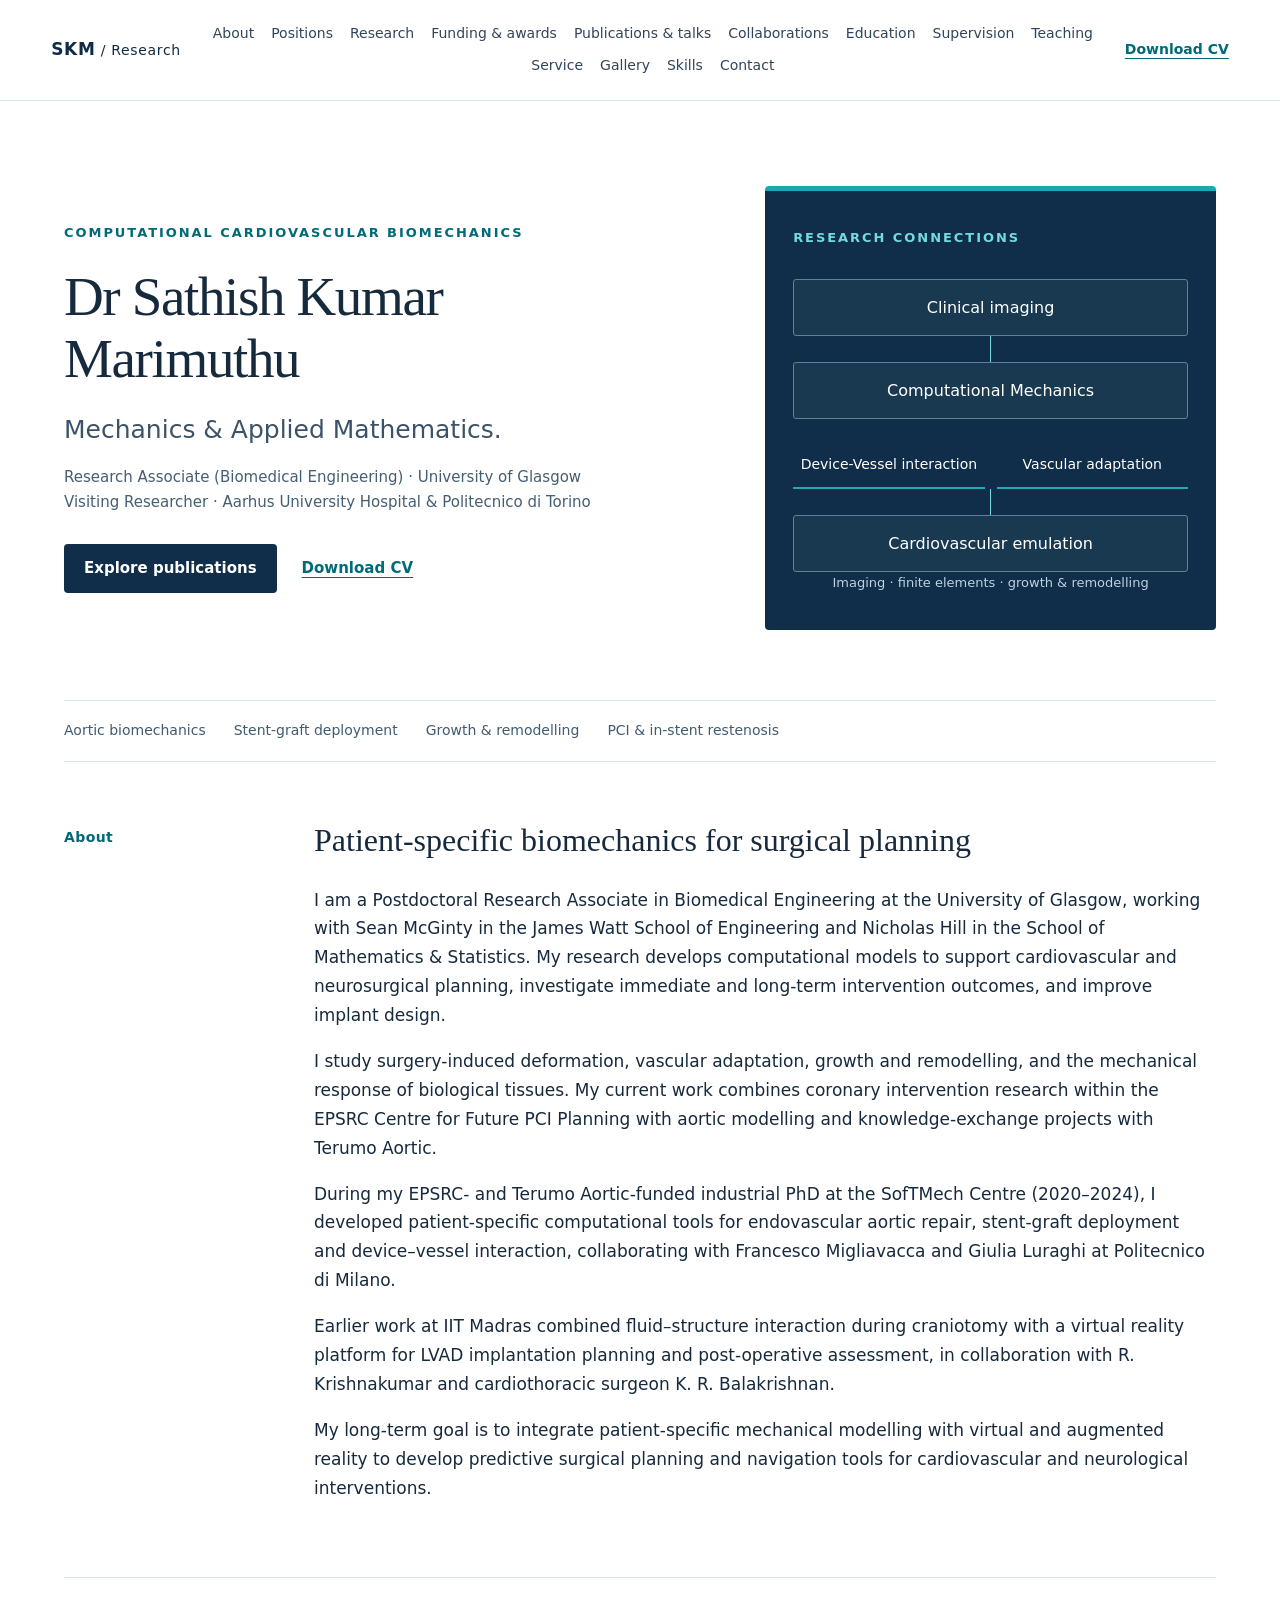
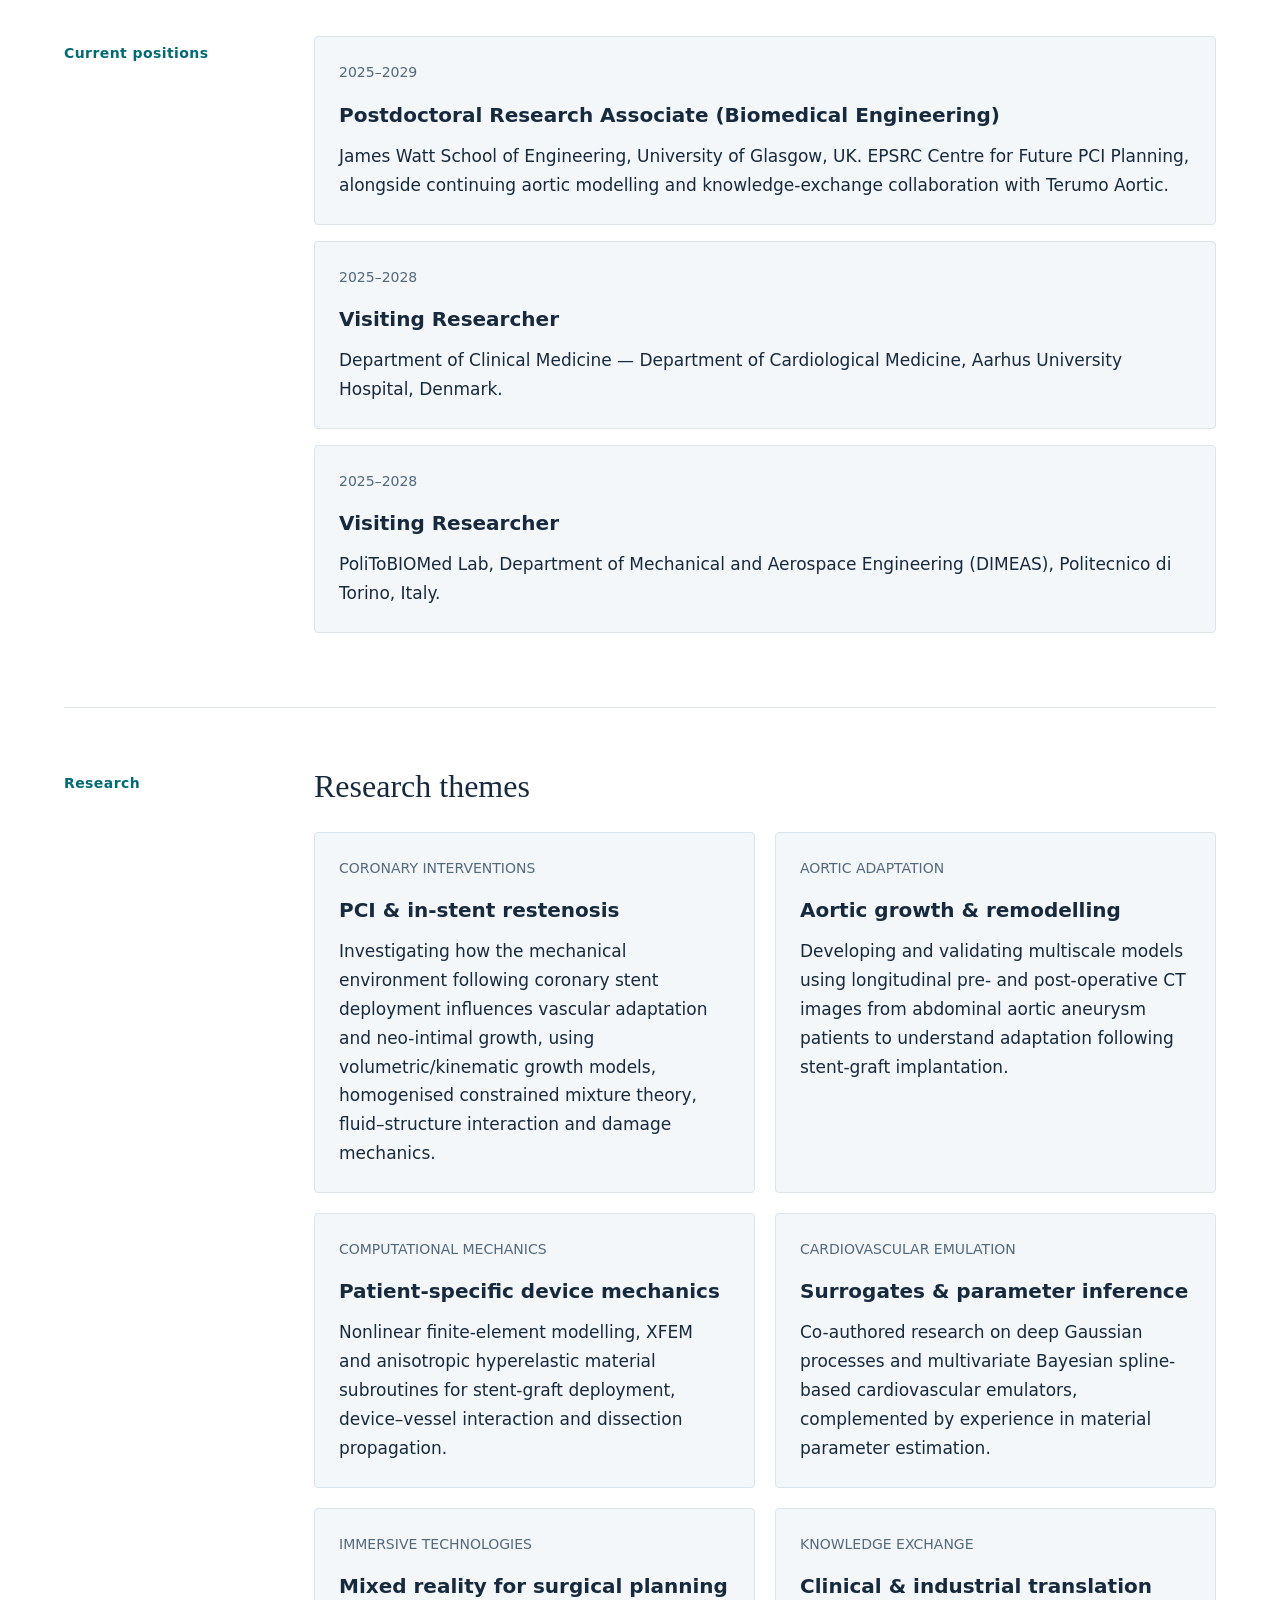
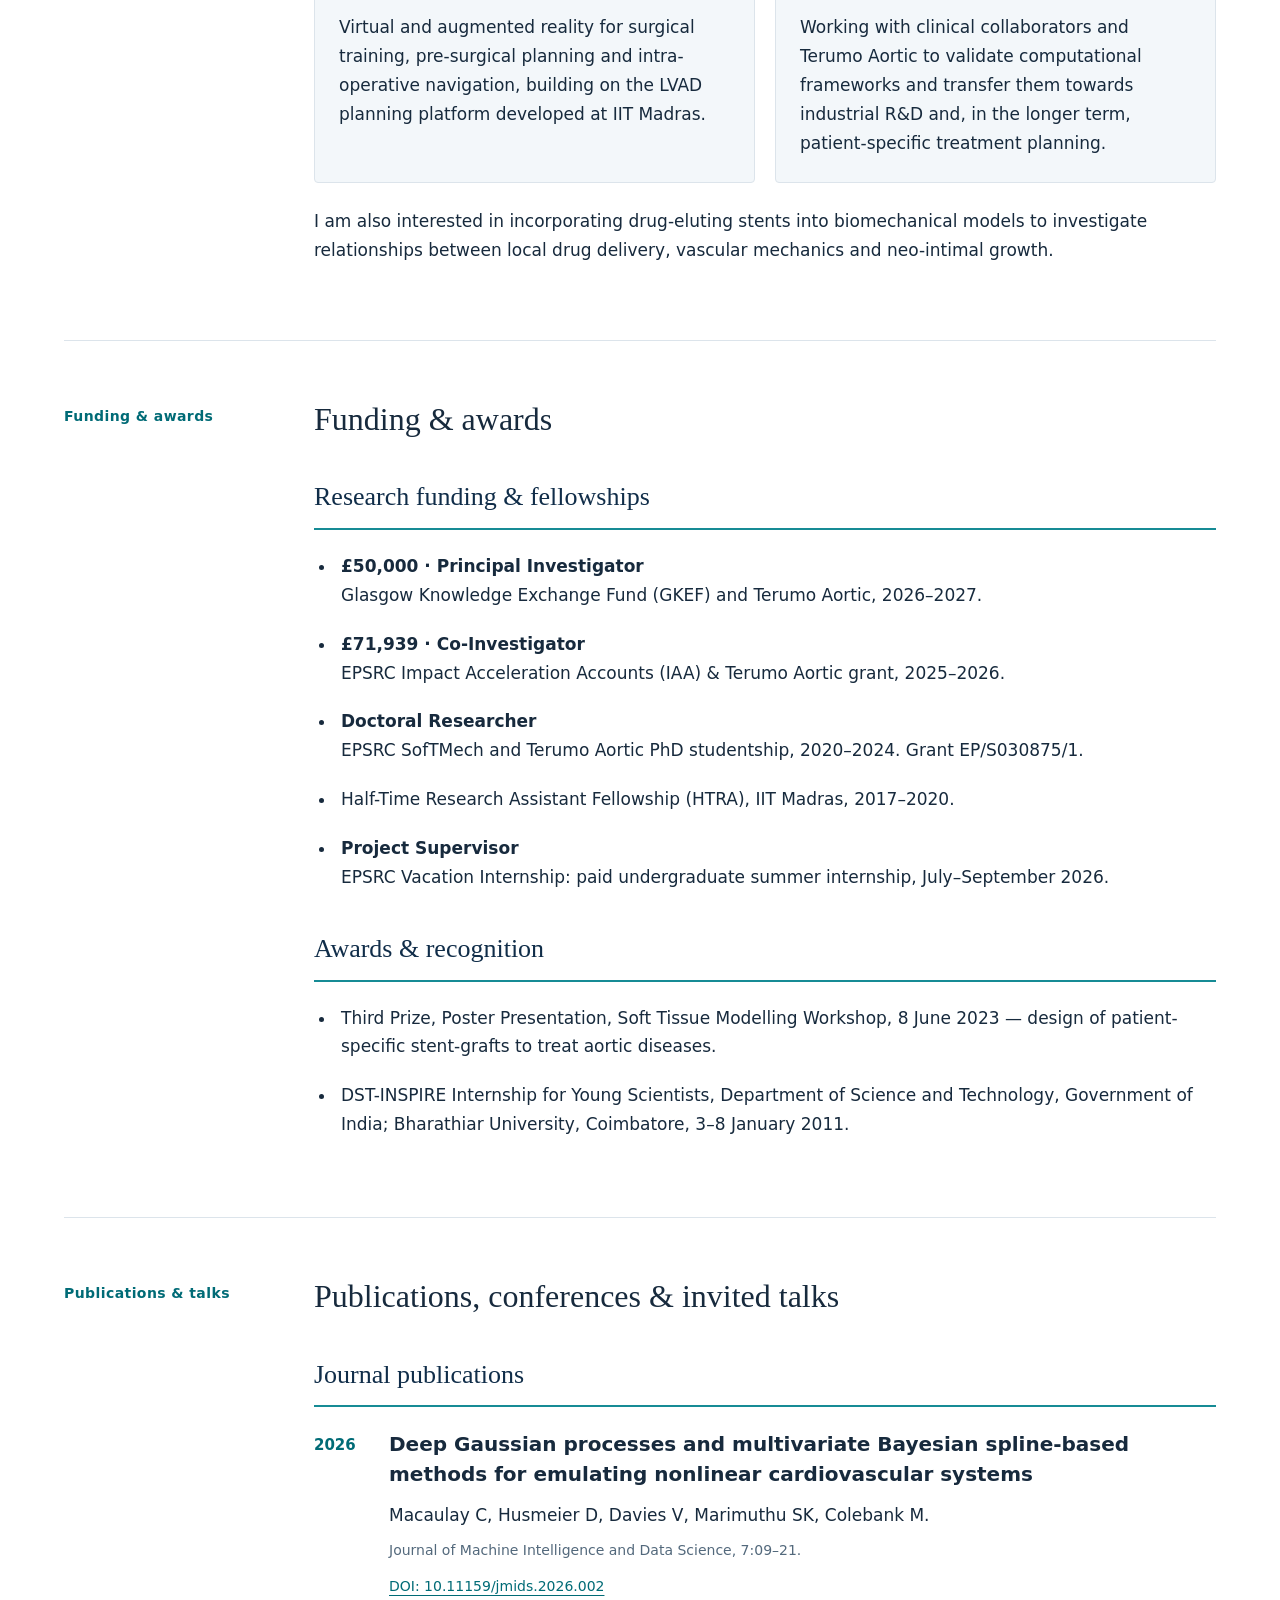
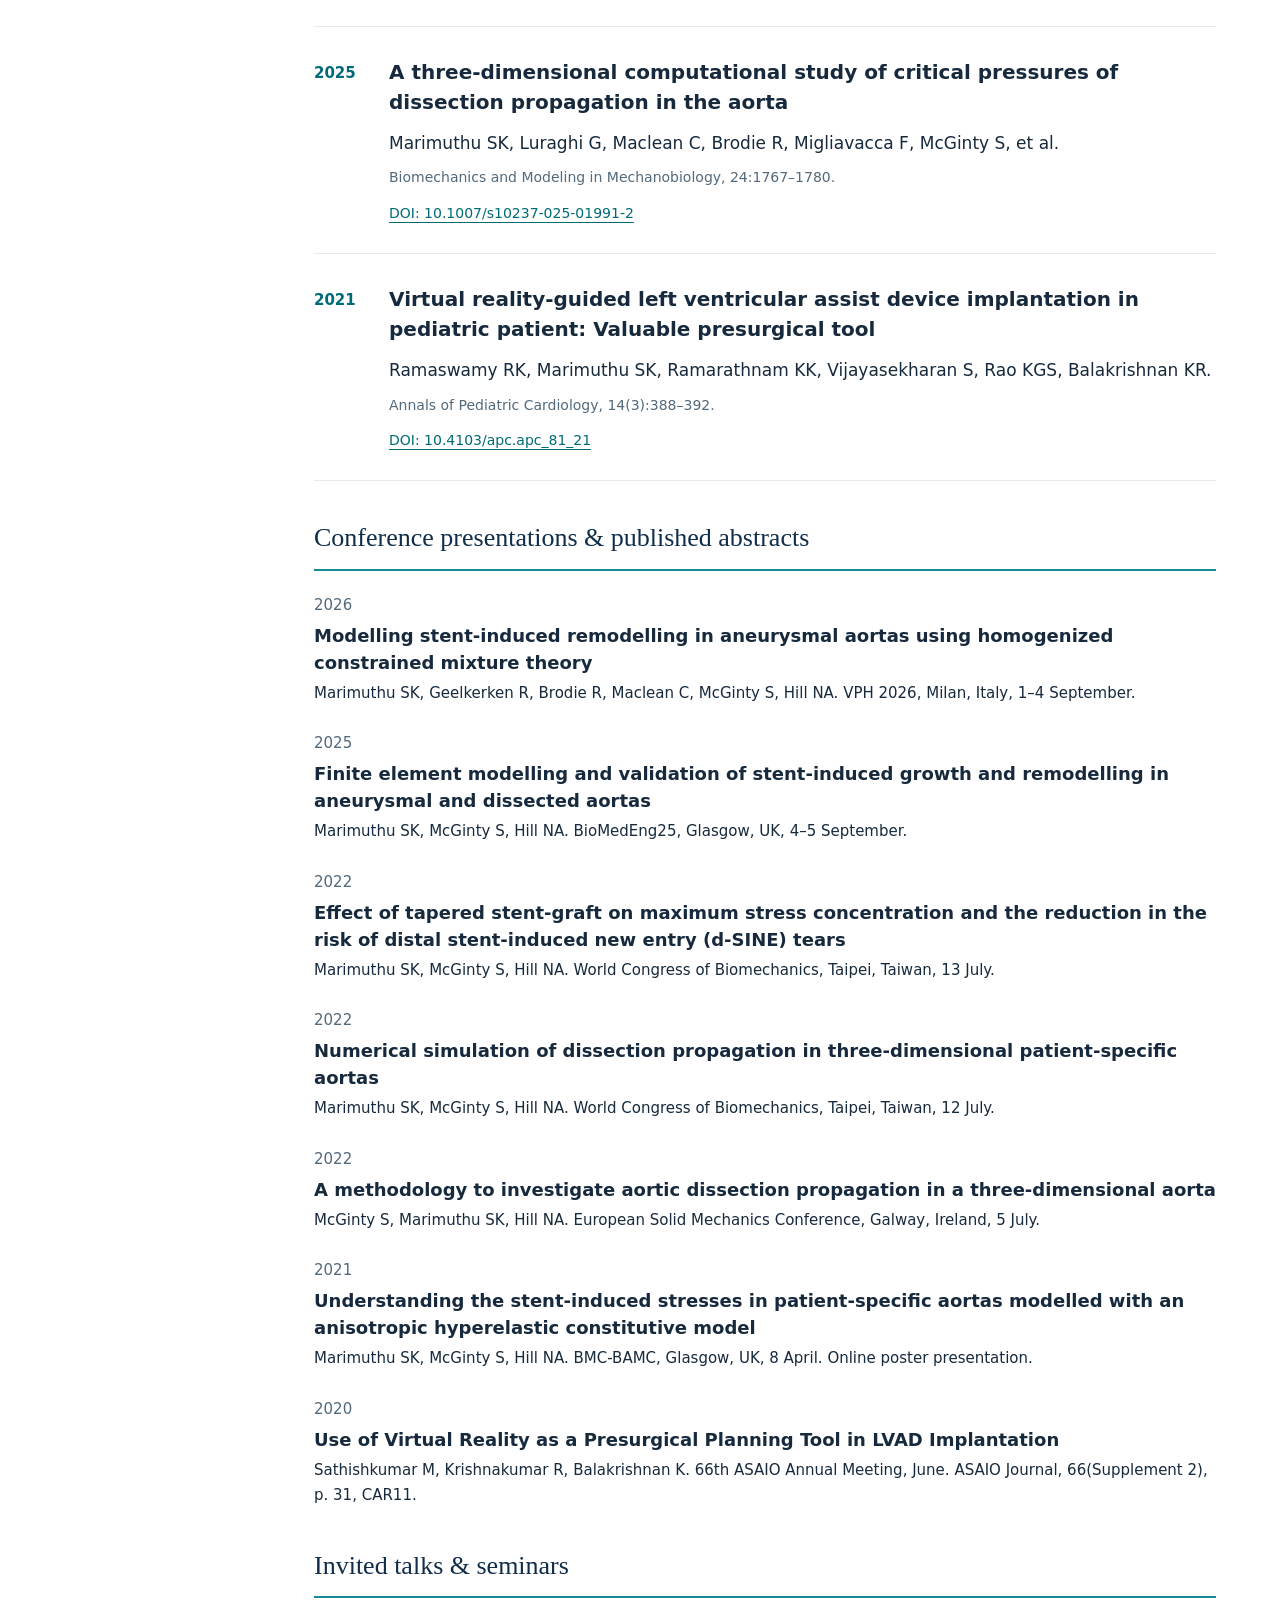
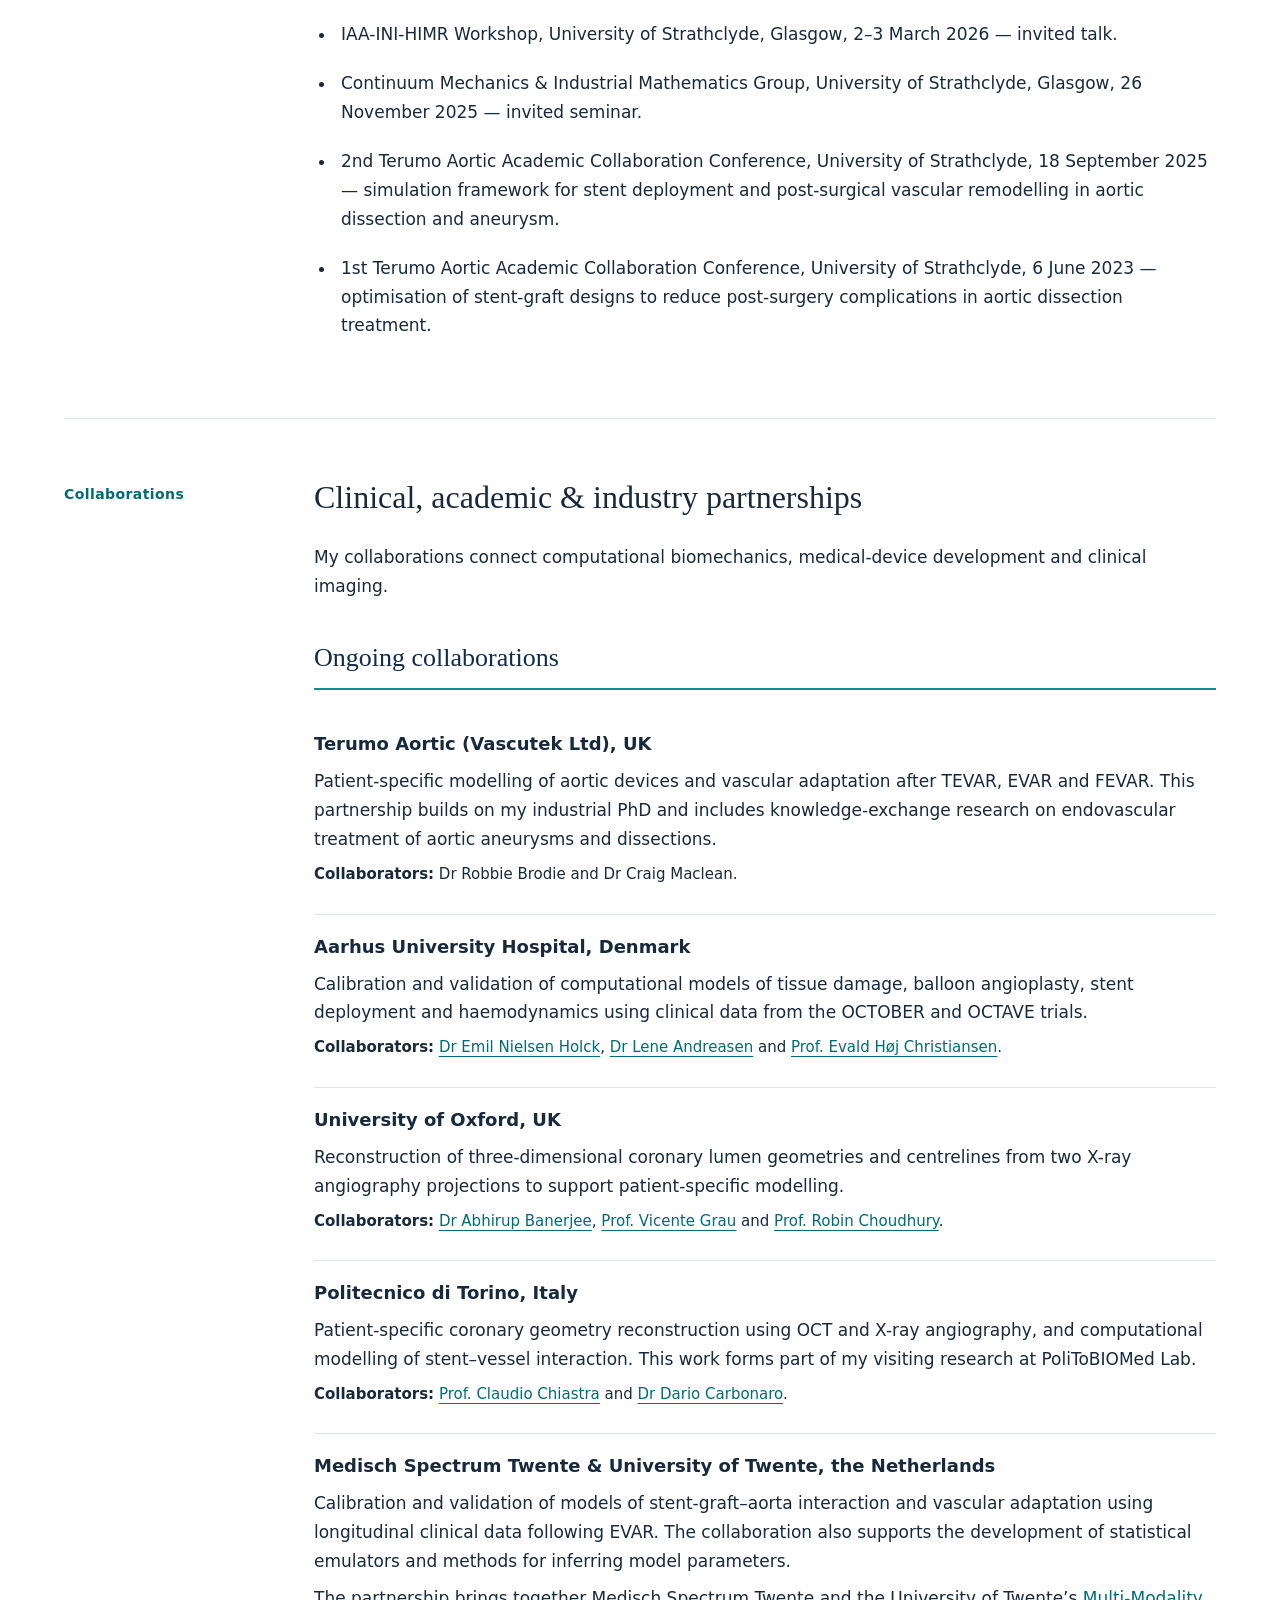
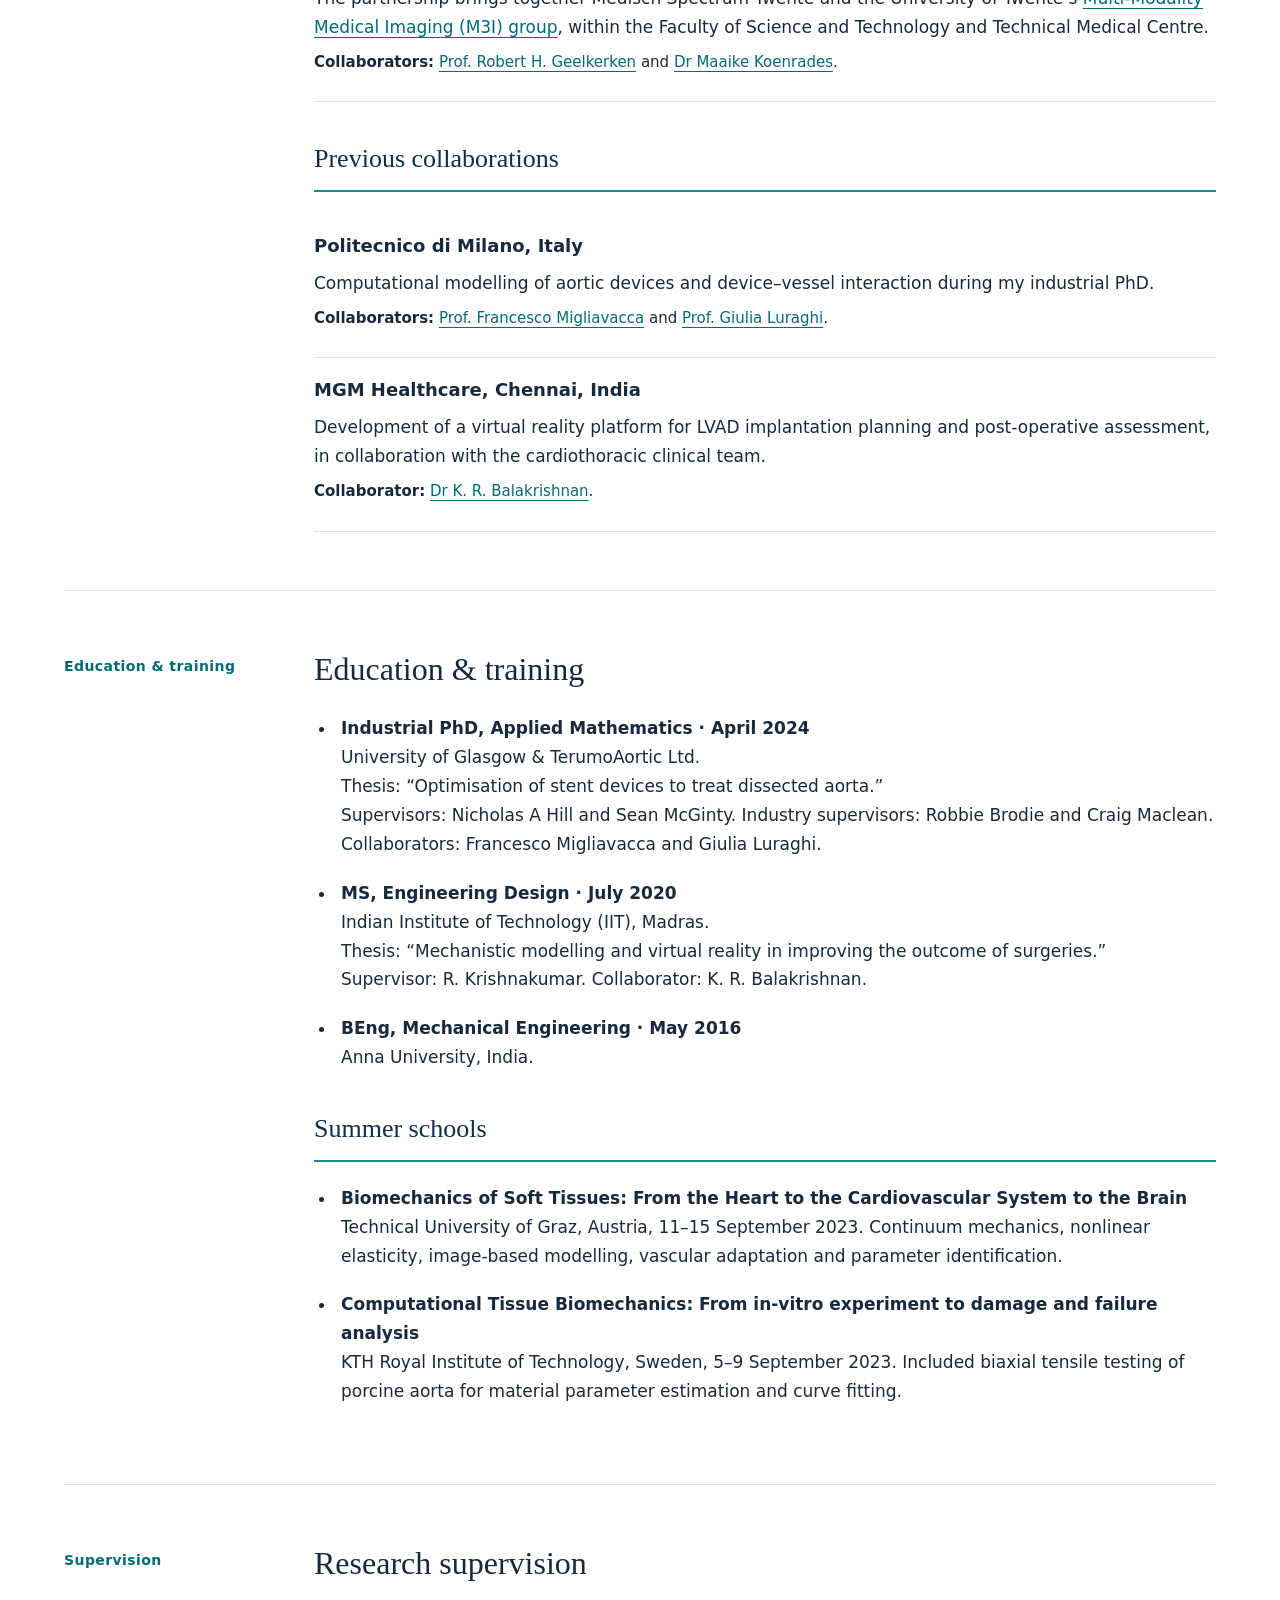
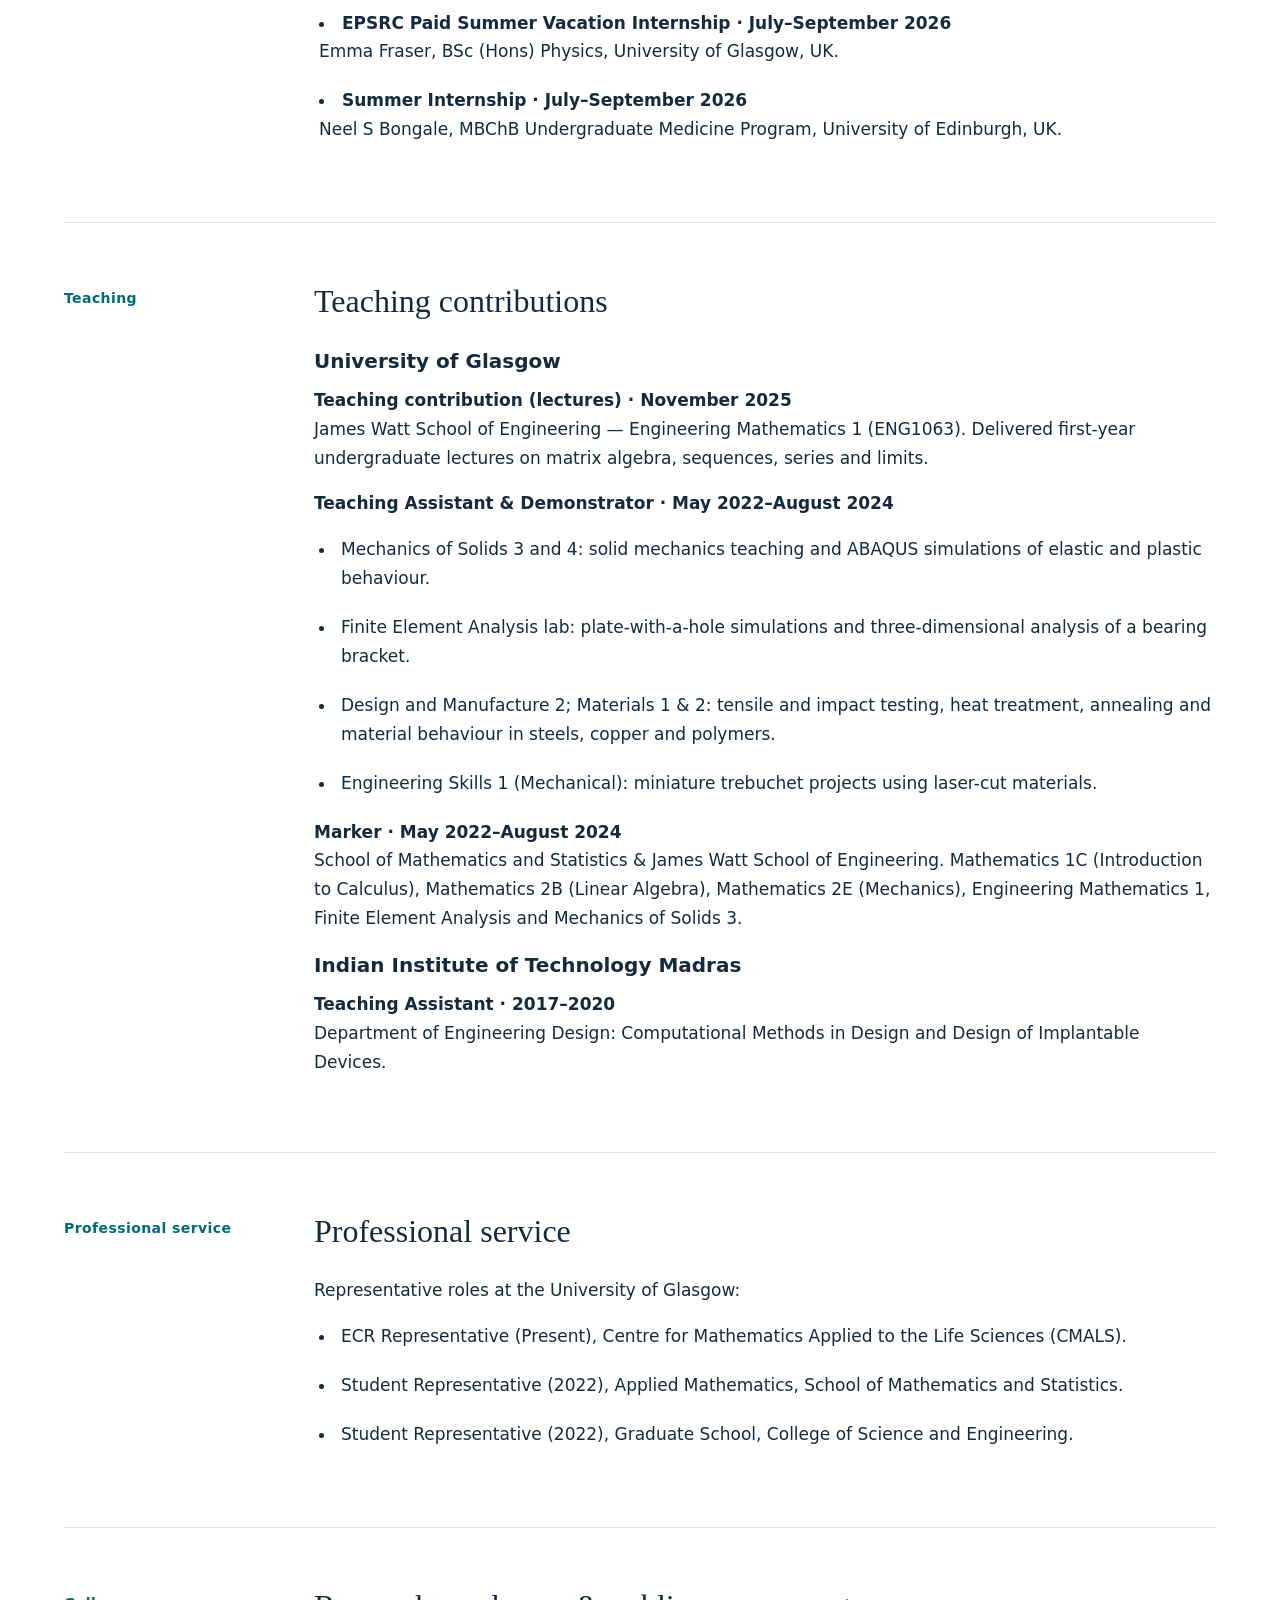
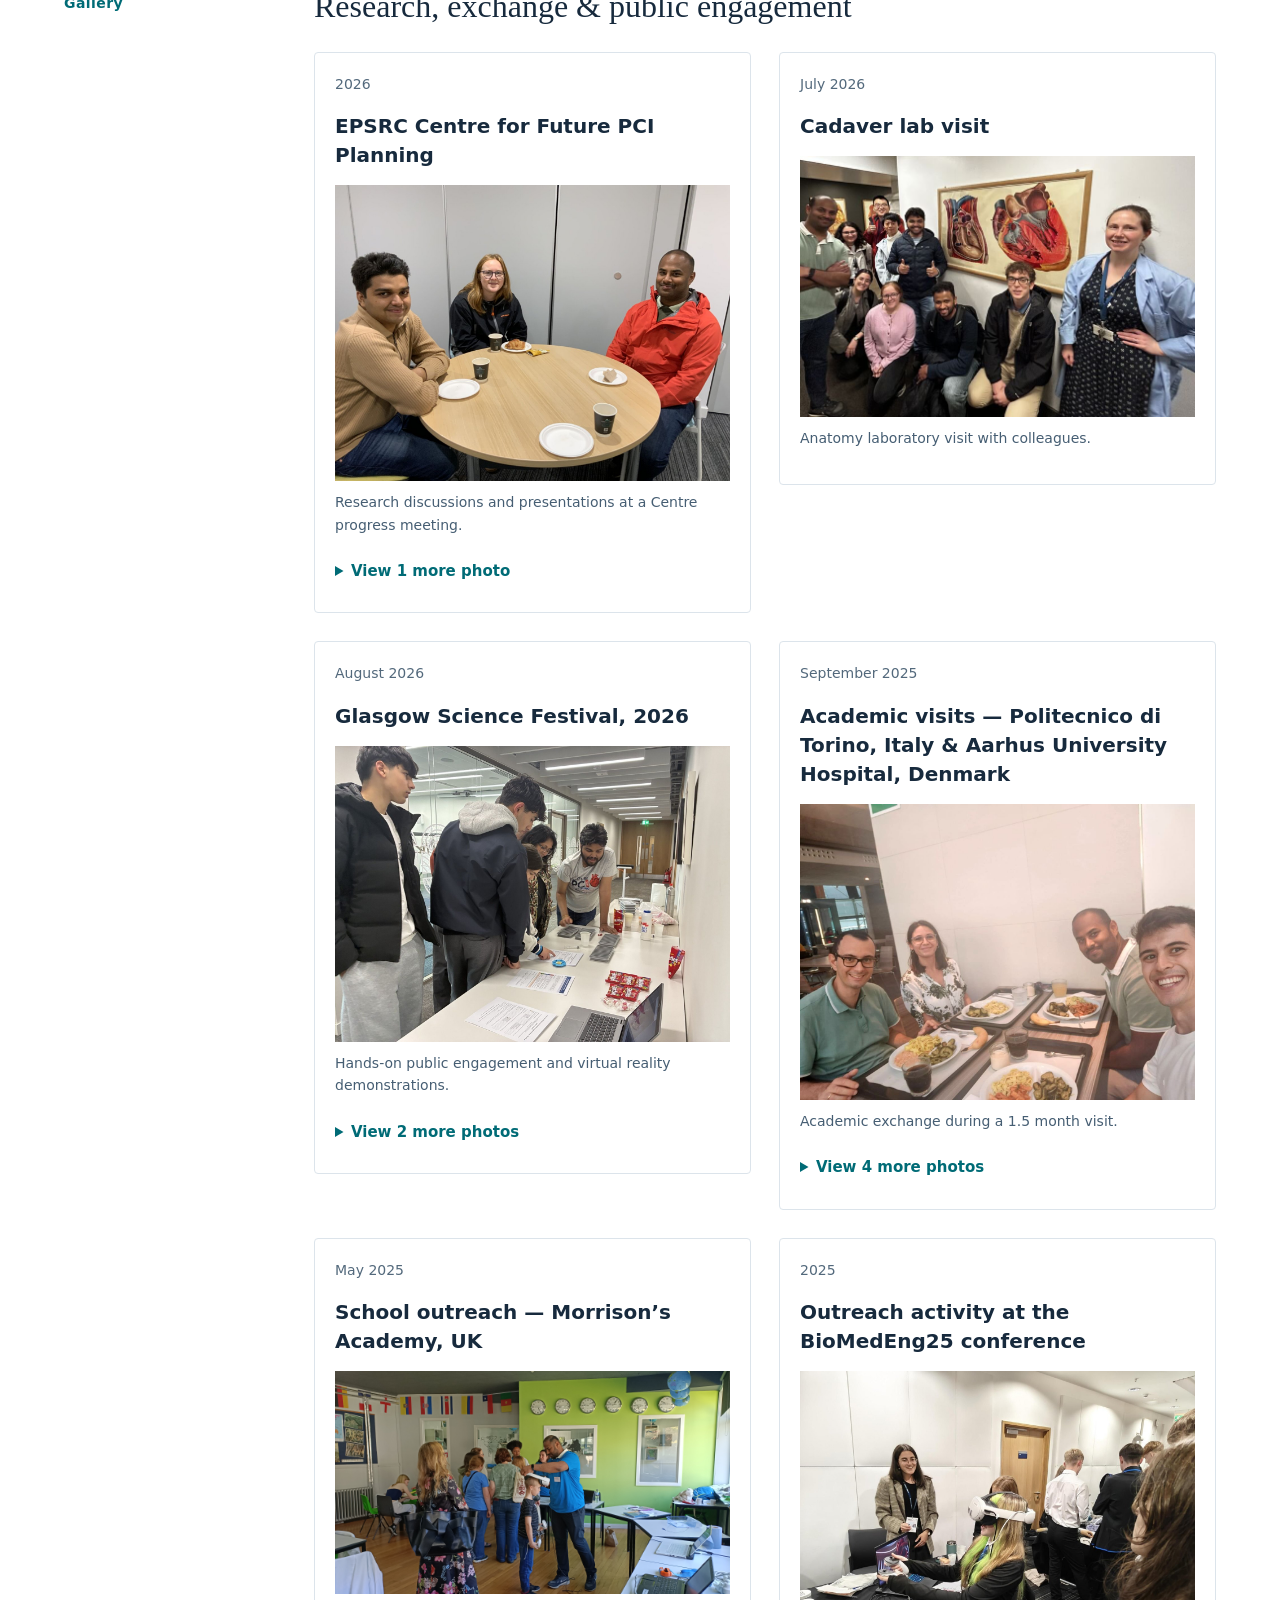
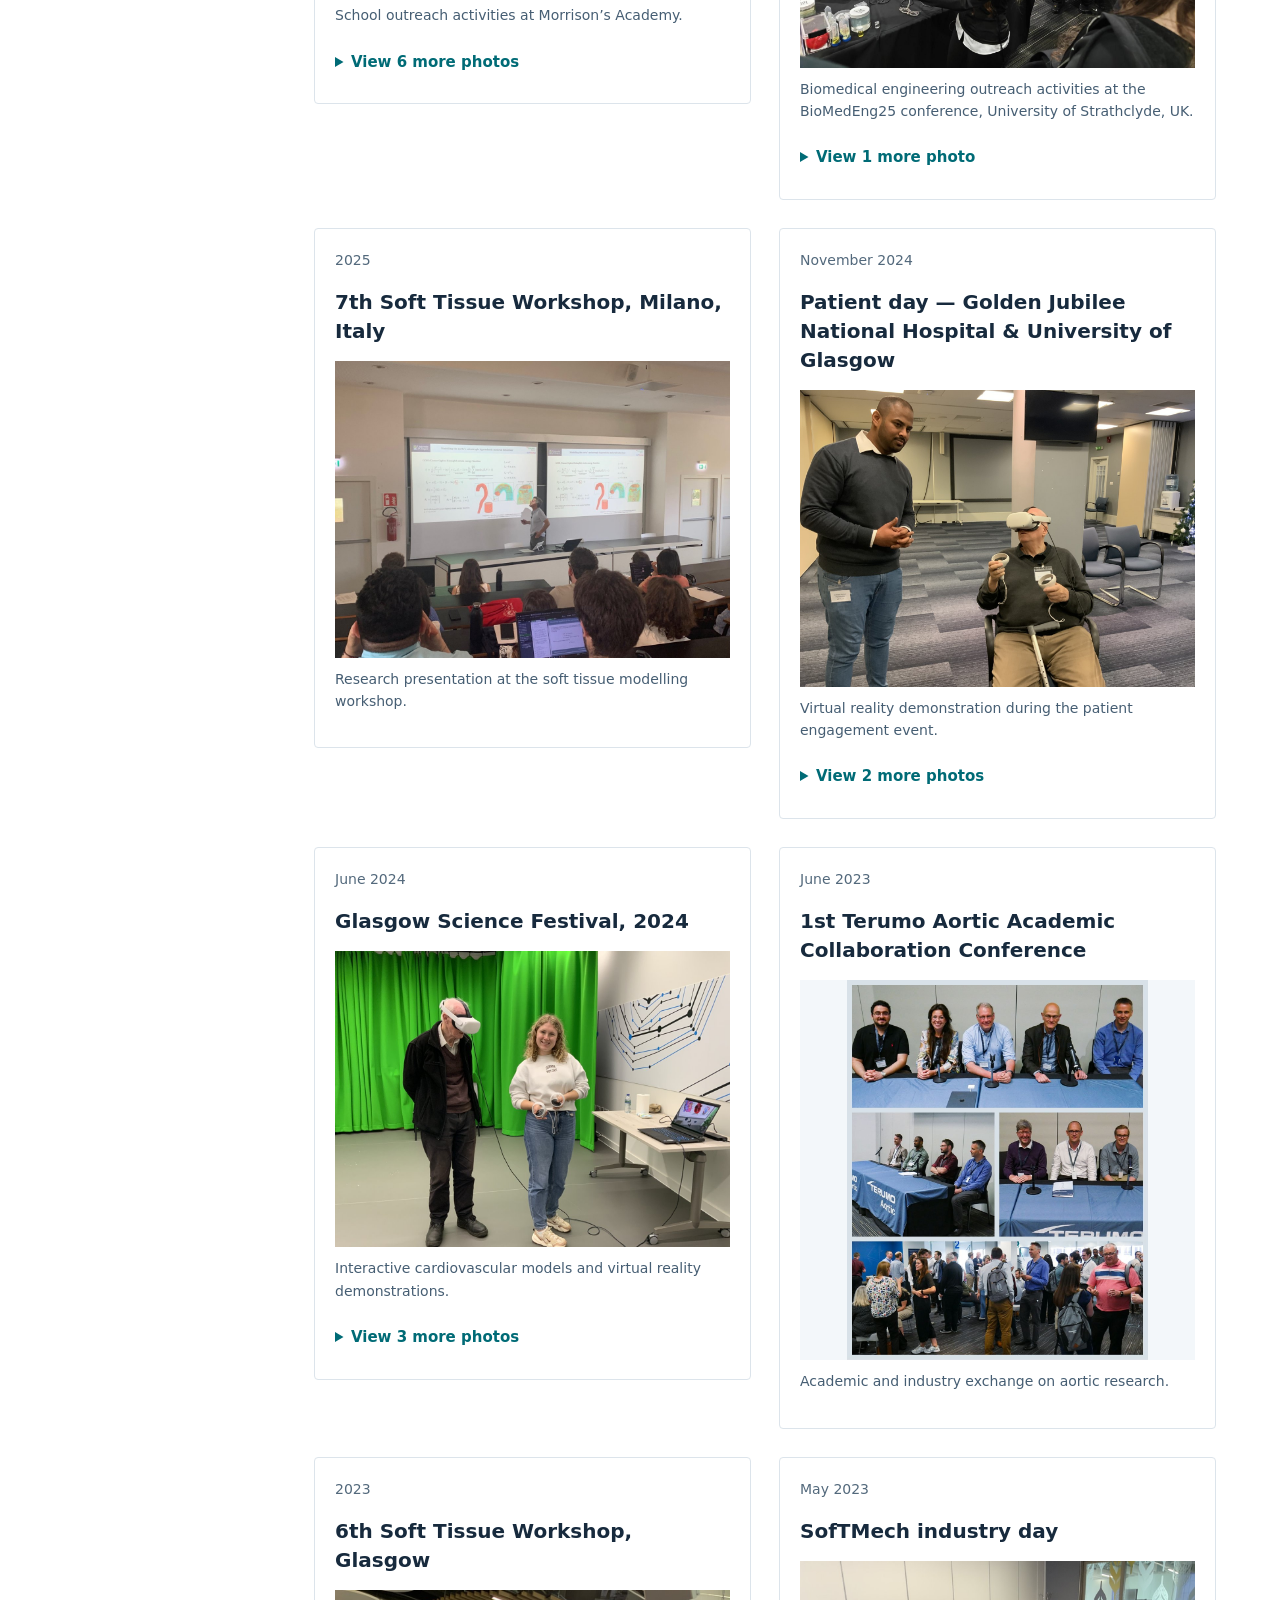
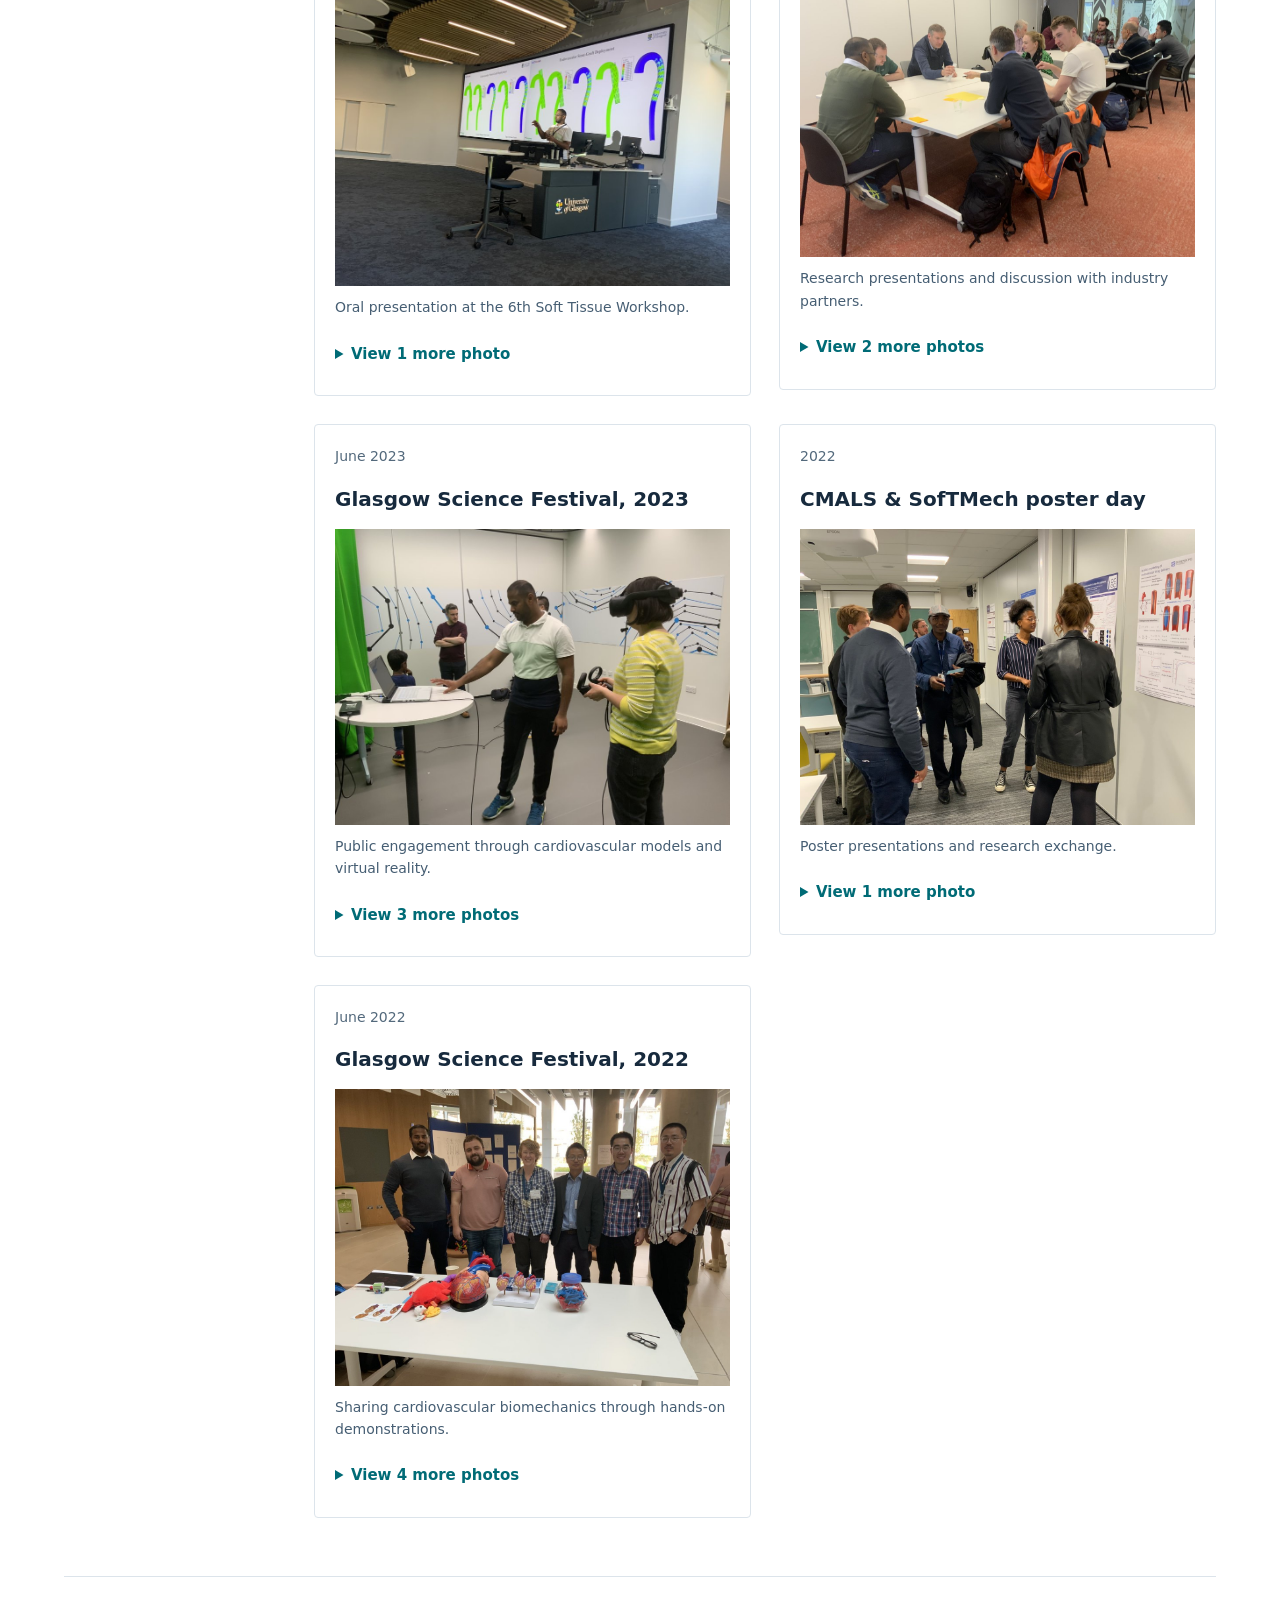
==== index.html @ b8283028 "Update index.html" ====
<!doctype html>
<html lang="en">
<head>
  <meta charset="utf-8">
  <meta name="viewport" content="width=device-width, initial-scale=1">
  <meta name="description" content="Dr Sathish Kumar Marimuthu — computational cardiovascular biomechanics, patient-specific modelling, aortic adaptation, PCI and surgical planning.">
  <title>Dr Sathish Kumar Marimuthu | Cardiovascular Biomechanics</title>
  <link rel="icon" href="assets/favicon.svg" type="image/svg+xml">
  <link rel="stylesheet" href="styles.css">

  <style>
    .subsection-heading {
      margin: 38px 0 22px;
      padding-bottom: 12px;
      border-bottom: 2px solid #168b95;
      color: #102d49;
      font-family: Georgia, serif;
      font-size: 26px;
      font-weight: 400;
    }
    .collaboration {
      padding: 18px 0;
      border-bottom: 1px solid #dce4eb;
    }
    .collaboration h4 {
      margin: 0 0 10px;
      font-size: 18px;
    }
    .collaboration p { margin-bottom: 8px; }
    .collaborator-names { font-size: 15px; }
    .publication h4 {
      margin: 0 0 12px;
      font-size: 20px;
    }
    .research-interest { margin-top: 24px; }
    .event-grid {
      display: grid;
      grid-template-columns: repeat(2, minmax(0, 1fr));
      gap: 28px;
    }
    .event {
      align-self: start;
      padding: 20px;
      border: 1px solid #dce4eb;
      border-radius: 4px;
    }
    .event h3 { margin: 0 0 15px; }
    .event figure { margin: 0 0 15px; }
    .event img {
      display: block;
      width: 100%;
      height: auto;
      max-height: 380px;
      object-fit: contain;
      background: #f3f7fa;
    }
    .event figcaption {
      margin-top: 10px;
      color: #465e73;
      font-size: 14px;
      line-height: 1.6;
    }
    .event summary {
      padding: 8px 0;
      color: #006b76;
      font-size: 15px;
      font-weight: 600;
      cursor: pointer;
    }
    .event details[open] summary { margin-bottom: 12px; }
    .event summary:focus-visible {
      outline: 3px solid #e6a640;
      outline-offset: 3px;
    }
    @media (max-width: 700px) {
      .event-grid { grid-template-columns: 1fr; }
      .event { padding: 16px; }
      .subsection-heading { font-size: 24px; }
    }
    @media print {
      #gallery { display: none; }
    }
  </style>
</head>

<body>
<a class="skip" href="#main">Skip to content</a>

<header>
  <a class="brand" href="#top">SKM<span> / Research</span></a>

  <nav aria-label="Main navigation">
    <a href="#about">About</a>
    <a href="#positions">Positions</a>
    <a href="#research">Research</a>
    <a href="#funding">Funding &amp; awards</a>
    <a href="#publications">Publications &amp; talks</a>
    <a href="#collaborations">Collaborations</a>
    <a href="#education">Education</a>
    <a href="#supervision">Supervision</a>
    <a href="#teaching">Teaching</a>
    <a href="#service">Service</a>
    <a href="#gallery">Gallery</a>
    <a href="#skills">Skills</a>
    <a href="#contact">Contact</a>
  </nav>

  <a class="cv-link"
     href="assets/sathish-kumar-marimuthu-cv.pdf"
     download>Download CV</a>
</header>

<main id="main">

  <div id="top" class="hero">
    <div class="hero-copy">
      <p class="eyebrow">COMPUTATIONAL CARDIOVASCULAR BIOMECHANICS</p>
      <h1>Dr Sathish Kumar<br>Marimuthu</h1>
      <p class="lead">
        Mechanics & Applied Mathematics.
      </p>
      <p class="hero-detail">
        Research Associate (Biomedical Engineering) · University of Glasgow<br>
        Visiting Researcher · Aarhus University Hospital &amp;
        Politecnico di Torino
      </p>
      <div class="actions">
        <a class="button" href="#publications">Explore publications</a>
        <a class="secondary"
           href="assets/sathish-kumar-marimuthu-cv.pdf"
           download>Download CV</a>
      </div>
    </div>

    <aside class="research-map" aria-label="Research framework">
      <span class="map-caption">RESEARCH CONNECTIONS</span>
      <div class="map-node">Clinical imaging</div>
      <div class="map-line"></div>
      <div class="map-node">Computational Mechanics</div>
      <div class="map-branches">
        <span>Device-Vessel interaction</span>
        <span>Vascular adaptation</span>        
      </div>
      <div class="map-line"></div>
      <div class="map-node">Cardiovascular emulation</div>
      <p>Imaging · finite elements · growth &amp; remodelling</p>
    </aside>
  </div>

  <div class="topic-strip">
    <span>Aortic biomechanics</span>
    <span>Stent-graft deployment</span>
    <span>Growth &amp; remodelling</span>
    <span>PCI &amp; in-stent restenosis</span>
  </div>

  <!-- ABOUT -->
  <section id="about" class="section">
    <div class="section-label">About</div>
    <div class="section-content">
      <h2>Patient-specific biomechanics for surgical planning</h2>

      <p>
        I am a Postdoctoral Research Associate in Biomedical Engineering
        at the University of Glasgow, working with Sean McGinty in the
        James Watt School of Engineering and Nicholas Hill in the School
        of Mathematics &amp; Statistics. My research develops computational
        models to support cardiovascular and neurosurgical planning,
        investigate immediate and long-term intervention outcomes, and
        improve implant design.
      </p>
      <p>
        I study surgery-induced deformation, vascular adaptation, growth
        and remodelling, and the mechanical response of biological tissues.
        My current work combines coronary intervention research within
        the EPSRC Centre for Future PCI Planning with aortic modelling
        and knowledge-exchange projects with Terumo Aortic.
      </p>
      <p>
        During my EPSRC- and Terumo Aortic-funded industrial PhD at the
        SofTMech Centre (2020–2024), I developed patient-specific
        computational tools for endovascular aortic repair, stent-graft
        deployment and device–vessel interaction, collaborating with
        Francesco Migliavacca and Giulia Luraghi at Politecnico di Milano.
      </p>
      <p>
        Earlier work at IIT Madras combined fluid–structure interaction
        during craniotomy with a virtual reality platform for LVAD
        implantation planning and post-operative assessment, in
        collaboration with R. Krishnakumar and cardiothoracic surgeon
        K. R. Balakrishnan.
      </p>
      <p>
        My long-term goal is to integrate patient-specific mechanical
        modelling with virtual and augmented reality to develop predictive
        surgical planning and navigation tools for cardiovascular and
        neurological interventions.
      </p>
    </div>
  </section>

  <!-- CURRENT POSITIONS -->
  <section id="positions" class="section">
    <div class="section-label">Current positions</div>
    <div class="section-content">
      <article class="card">
        <p class="meta">2025–2029</p>
        <h3>Postdoctoral Research Associate (Biomedical Engineering)</h3>
        <p>
          James Watt School of Engineering, University of Glasgow, UK.
          EPSRC Centre for Future PCI Planning, alongside continuing
          aortic modelling and knowledge-exchange collaboration with
          Terumo Aortic.
        </p>
      </article>
      <article class="card">
        <p class="meta">2025–2028</p>
        <h3>Visiting Researcher</h3>
        <p>
          Department of Clinical Medicine — Department of Cardiological
          Medicine, Aarhus University Hospital, Denmark.
        </p>
      </article>
      <article class="card">
        <p class="meta">2025–2028</p>
        <h3>Visiting Researcher</h3>
        <p>
          PoliToBIOMed Lab, Department of Mechanical and Aerospace
          Engineering (DIMEAS), Politecnico di Torino, Italy.
        </p>
      </article>
    </div>
  </section>

  <!-- RESEARCH -->
  <section id="research" class="section">
    <div class="section-label">Research</div>
    <div class="section-content">
      <h2>Research themes</h2>
      <div class="grid">
        <article class="card">
          <p class="meta">CORONARY INTERVENTIONS</p>
          <h3>PCI &amp; in-stent restenosis</h3>
          <p>
            Investigating how the mechanical environment following
            coronary stent deployment influences vascular adaptation
            and neo-intimal growth, using volumetric/kinematic growth
            models, homogenised constrained mixture theory,
            fluid–structure interaction and damage mechanics.
          </p>
        </article>
        <article class="card">
          <p class="meta">AORTIC ADAPTATION</p>
          <h3>Aortic growth &amp; remodelling</h3>
          <p>
            Developing and validating multiscale models using longitudinal
            pre- and post-operative CT images from abdominal aortic
            aneurysm patients to understand adaptation following
            stent-graft implantation.
          </p>
        </article>
        <article class="card">
          <p class="meta">COMPUTATIONAL MECHANICS</p>
          <h3>Patient-specific device mechanics</h3>
          <p>
            Nonlinear finite-element modelling, XFEM and anisotropic
            hyperelastic material subroutines for stent-graft deployment,
            device–vessel interaction and dissection propagation.
          </p>
        </article>
        <article class="card">
          <p class="meta">CARDIOVASCULAR EMULATION</p>
          <h3>Surrogates &amp; parameter inference</h3>
          <p>
            Co-authored research on deep Gaussian processes and
            multivariate Bayesian spline-based cardiovascular emulators,
            complemented by experience in material parameter estimation.
          </p>
        </article>
        <article class="card">
          <p class="meta">IMMERSIVE TECHNOLOGIES</p>
          <h3>Mixed reality for surgical planning</h3>
          <p>
            Virtual and augmented reality for surgical training,
            pre-surgical planning and intra-operative navigation,
            building on the LVAD planning platform developed at IIT Madras.
          </p>
        </article>
        <article class="card">
          <p class="meta">KNOWLEDGE EXCHANGE</p>
          <h3>Clinical &amp; industrial translation</h3>
          <p>
            Working with clinical collaborators and Terumo Aortic to
            validate computational frameworks and transfer them towards
            industrial R&amp;D and, in the longer term, patient-specific
            treatment planning.
          </p>
        </article>
      </div>
      <p class="research-interest">
        I am also interested in incorporating drug-eluting stents into
        biomechanical models to investigate relationships between local
        drug delivery, vascular mechanics and neo-intimal growth.
      </p>
    </div>
  </section>

  <!-- FUNDING AND AWARDS -->
  <section id="funding" class="section">
    <div class="section-label">Funding &amp; awards</div>
    <div class="section-content">
      <h2>Funding &amp; awards</h2>

      <h3 class="subsection-heading">Research funding &amp; fellowships</h3>
      <ul>
        <li>
          <strong>£50,000 · Principal Investigator</strong><br>
          Glasgow Knowledge Exchange Fund (GKEF) and Terumo Aortic,
          2026–2027.
        </li>
        <li>
          <strong>£71,939 · Co-Investigator</strong><br>
          EPSRC Impact Acceleration Accounts (IAA) &amp; Terumo Aortic
          grant, 2025–2026.
        </li>
        <li>
          <strong>Doctoral Researcher</strong><br>
          EPSRC SofTMech and Terumo Aortic PhD studentship, 2020–2024.
          Grant EP/S030875/1.
        </li>
        <li>
          Half-Time Research Assistant Fellowship (HTRA), IIT Madras,
          2017–2020.
        </li>
        <li>
          <strong>Project Supervisor</strong><br>
          EPSRC Vacation Internship: paid undergraduate summer internship,
          July–September 2026.
        </li>
      </ul>

      <h3 class="subsection-heading">Awards &amp; recognition</h3>
      <ul>
        <li>
          Third Prize, Poster Presentation, Soft Tissue Modelling Workshop,
          8 June 2023 — design of patient-specific stent-grafts to treat
          aortic diseases.
        </li>
        <li>
          DST-INSPIRE Internship for Young Scientists, Department of Science
          and Technology, Government of India; Bharathiar University,
          Coimbatore, 3–8 January 2011.
        </li>
      </ul>
    </div>
  </section>

  <!-- PUBLICATIONS, CONFERENCES AND INVITED TALKS -->
  <section id="publications" class="section">
    <div class="section-label">Publications &amp; talks</div>
    <div class="section-content">
      <h2>Publications, conferences &amp; invited talks</h2>

      <h3 class="subsection-heading">Journal publications</h3>

      <article class="publication">
        <span class="year">2026</span>
        <div>
          <h4>
            Deep Gaussian processes and multivariate Bayesian spline-based
            methods for emulating nonlinear cardiovascular systems
          </h4>
          <p>Macaulay C, Husmeier D, Davies V, Marimuthu SK, Colebank M.</p>
          <p class="meta">
            Journal of Machine Intelligence and Data Science, 7:09–21.
          </p>
          <a href="https://doi.org/10.11159/jmids.2026.002">
            DOI: 10.11159/jmids.2026.002
          </a>
        </div>
      </article>

      <article class="publication">
        <span class="year">2025</span>
        <div>
          <h4>
            A three-dimensional computational study of critical pressures
            of dissection propagation in the aorta
          </h4>
          <p>
            Marimuthu SK, Luraghi G, Maclean C, Brodie R,
            Migliavacca F, McGinty S, et al.
          </p>
          <p class="meta">
            Biomechanics and Modeling in Mechanobiology, 24:1767–1780.
          </p>
          <a href="https://doi.org/10.1007/s10237-025-01991-2">
            DOI: 10.1007/s10237-025-01991-2
          </a>
        </div>
      </article>

      <article class="publication">
        <span class="year">2021</span>
        <div>
          <h4>
            Virtual reality-guided left ventricular assist device
            implantation in pediatric patient: Valuable presurgical tool
          </h4>
          <p>
            Ramaswamy RK, Marimuthu SK, Ramarathnam KK,
            Vijayasekharan S, Rao KGS, Balakrishnan KR.
          </p>
          <p class="meta">
            Annals of Pediatric Cardiology, 14(3):388–392.
          </p>
          <a href="https://doi.org/10.4103/apc.apc_81_21">
            DOI: 10.4103/apc.apc_81_21
          </a>
        </div>
      </article>

      <h3 id="conferences" class="subsection-heading">
        Conference presentations &amp; published abstracts
      </h3>

      <article class="entry">
        <p class="meta">2026</p>
        <h4>
          Modelling stent-induced remodelling in aneurysmal aortas using
          homogenized constrained mixture theory
        </h4>
        <p>
          Marimuthu SK, Geelkerken R, Brodie R, Maclean C, McGinty S,
          Hill NA. VPH 2026, Milan, Italy, 1–4 September.
        </p>
      </article>

      <article class="entry">
        <p class="meta">2025</p>
        <h4>
          Finite element modelling and validation of stent-induced growth
          and remodelling in aneurysmal and dissected aortas
        </h4>
        <p>
          Marimuthu SK, McGinty S, Hill NA. BioMedEng25, Glasgow, UK,
          4–5 September.
        </p>
      </article>

      <article class="entry">
        <p class="meta">2022</p>
        <h4>
          Effect of tapered stent-graft on maximum stress concentration
          and the reduction in the risk of distal stent-induced new entry
          (d-SINE) tears
        </h4>
        <p>
          Marimuthu SK, McGinty S, Hill NA. World Congress of Biomechanics,
          Taipei, Taiwan, 13 July.
        </p>
      </article>

      <article class="entry">
        <p class="meta">2022</p>
        <h4>
          Numerical simulation of dissection propagation in
          three-dimensional patient-specific aortas
        </h4>
        <p>
          Marimuthu SK, McGinty S, Hill NA. World Congress of Biomechanics,
          Taipei, Taiwan, 12 July.
        </p>
      </article>

      <article class="entry">
        <p class="meta">2022</p>
        <h4>
          A methodology to investigate aortic dissection propagation
          in a three-dimensional aorta
        </h4>
        <p>
          McGinty S, Marimuthu SK, Hill NA. European Solid Mechanics
          Conference, Galway, Ireland, 5 July.
        </p>
      </article>

      <article class="entry">
        <p class="meta">2021</p>
        <h4>
          Understanding the stent-induced stresses in patient-specific
          aortas modelled with an anisotropic hyperelastic constitutive model
        </h4>
        <p>
          Marimuthu SK, McGinty S, Hill NA. BMC-BAMC, Glasgow, UK,
          8 April. Online poster presentation.
        </p>
      </article>

      <article class="entry">
        <p class="meta">2020</p>
        <h4>
          Use of Virtual Reality as a Presurgical Planning Tool
          in LVAD Implantation
        </h4>
        <p>
          Sathishkumar M, Krishnakumar R, Balakrishnan K.
          66th ASAIO Annual Meeting, June.
          ASAIO Journal, 66(Supplement 2), p. 31, CAR11.
        </p>
      </article>

      <h3 id="talks" class="subsection-heading">Invited talks &amp; seminars</h3>
      <ul>
        <li>
          IAA-INI-HIMR Workshop, University of Strathclyde, Glasgow,
          2–3 March 2026 — invited talk.
        </li>
        <li>
          Continuum Mechanics &amp; Industrial Mathematics Group,
          University of Strathclyde, Glasgow,
          26 November 2025 — invited seminar.
        </li>
        <li>
          2nd Terumo Aortic Academic Collaboration Conference,
          University of Strathclyde, 18 September 2025 —
          simulation framework for stent deployment and post-surgical
          vascular remodelling in aortic dissection and aneurysm.
        </li>
        <li>
          1st Terumo Aortic Academic Collaboration Conference,
          University of Strathclyde, 6 June 2023 —
          optimisation of stent-graft designs to reduce post-surgery
          complications in aortic dissection treatment.
        </li>
      </ul>
    </div>
  </section>

  <!-- COLLABORATIONS -->
<section id="collaborations" class="section">
  <div class="section-label">Collaborations</div>

  <div class="section-content">
    <h2>Clinical, academic &amp; industry partnerships</h2>
    <p>
      My collaborations connect computational biomechanics,
      medical-device development and clinical imaging.
    </p>

    <h3 class="subsection-heading">Ongoing collaborations</h3>

    <article class="collaboration">
      <h4>Terumo Aortic (Vascutek Ltd), UK</h4>
      <p>
        Patient-specific modelling of aortic devices and vascular
        adaptation after TEVAR, EVAR and FEVAR. This partnership builds
        on my industrial PhD and includes knowledge-exchange research
        on endovascular treatment of aortic aneurysms and dissections.
      </p>
      <p class="collaborator-names">
        <strong>Collaborators:</strong>
        Dr Robbie Brodie and Dr Craig Maclean.
      </p>
    </article>

    <article class="collaboration">
      <h4>Aarhus University Hospital, Denmark</h4>
      <p>
        Calibration and validation of computational models of tissue
        damage, balloon angioplasty, stent deployment and haemodynamics
        using clinical data from the OCTOBER and OCTAVE trials.
      </p>
      <p class="collaborator-names">
        <strong>Collaborators:</strong>
        <a href="https://coroscience.au.dk/about">Dr Emil Nielsen Holck</a>,
        <a href="https://coroscience.au.dk/about">Dr Lene Andreasen</a>
        and
        <a href="https://coroscience.au.dk/about">Prof. Evald Høj Christiansen</a>.
      </p>
    </article>

    <article class="collaboration">
      <h4>University of Oxford, UK</h4>
      <p>
        Reconstruction of three-dimensional coronary lumen geometries
        and centrelines from two X-ray angiography projections to support
        patient-specific modelling.
      </p>
      <p class="collaborator-names">
        <strong>Collaborators:</strong>
        <a href="https://eng.ox.ac.uk/people/abhirup-banerjee">Dr Abhirup Banerjee</a>,
        <a href="https://eng.ox.ac.uk/people/vicente-grau-colomer">Prof. Vicente Grau</a>
        and
        <a href="https://www.medsci.ox.ac.uk/study/graduateschool/supervisors/robin-choudhury">Prof. Robin Choudhury</a>.
      </p>
    </article>

    <article class="collaboration">
      <h4>Politecnico di Torino, Italy</h4>
      <p>
        Patient-specific coronary geometry reconstruction using OCT and
        X-ray angiography, and computational modelling of stent–vessel
        interaction. This work forms part of my visiting research at
        PoliToBIOMed Lab.
      </p>
      <p class="collaborator-names">
        <strong>Collaborators:</strong>
        <a href="https://www.polito.it/personale?p=051315">Prof. Claudio Chiastra</a>
        and
        <a href="https://www.polito.it/personale?p=046517">Dr Dario Carbonaro</a>.
      </p>
    </article>

    <article class="collaboration">
      <h4>
        Medisch Spectrum Twente &amp; University of Twente,
        the Netherlands
      </h4>
      <p>
        Calibration and validation of models of stent-graft–aorta
        interaction and vascular adaptation using longitudinal clinical
        data following EVAR. The collaboration also supports the
        development of statistical emulators and methods for inferring
        model parameters.
      </p>
      <p>
        The partnership brings together Medisch Spectrum Twente and
        the University of Twente’s
        <a href="https://research.utwente.nl/en/organisations/multi-modality-medical-imaging/">Multi-Modality Medical Imaging (M3I) group</a>,
        within the Faculty of Science and Technology and Technical
        Medical Centre.
      </p>
      <p class="collaborator-names">
        <strong>Collaborators:</strong>
        <a href="https://people.utwente.nl/r.h.geelkerken">Prof. Robert H. Geelkerken</a>
        and
        <a href="https://www.utwente.nl/en/news/2020/11/880075/maaike-koenrades-wins-overijssel-phd-award">Dr Maaike Koenrades</a>.
      </p>
    </article>

    <h3 class="subsection-heading">Previous collaborations</h3>

    <article class="collaboration">
      <h4>Politecnico di Milano, Italy</h4>
      <p>
        Computational modelling of aortic devices and device–vessel
        interaction during my industrial PhD.
      </p>
      <p class="collaborator-names">
        <strong>Collaborators:</strong>
        <a href="https://www.cmic.polimi.it/ricerca/elenco-gruppi-di-ricerca/labs-insilicomed/">Prof. Francesco Migliavacca</a>
        and
        <a href="https://www.cmic.polimi.it/en/persone/docenti-e-ricercatori/luraghi-giulia/">Prof. Giulia Luraghi</a>.
      </p>
    </article>

    <article class="collaboration">
      <h4>MGM Healthcare, Chennai, India</h4>
      <p>
        Development of a virtual reality platform for LVAD implantation
        planning and post-operative assessment, in collaboration with
        the cardiothoracic clinical team.
      </p>
      <p class="collaborator-names">
        <strong>Collaborator:</strong>
        <a href="https://mgmhealthcare.in/all_doctor/dr-k-r-balakrishnan/">Dr K. R. Balakrishnan</a>.
      </p>
    </article>
  </div>
</section>

  <!-- EDUCATION -->
  <section id="education" class="section">
    <div class="section-label">Education &amp; training</div>
    <div class="section-content">
      <h2>Education &amp; training</h2>
      <ul>
        <li>
          <strong>Industrial PhD, Applied Mathematics · April 2024</strong><br>
          University of Glasgow &amp; TerumoAortic Ltd.<br>
          Thesis: “Optimisation of stent devices to treat dissected aorta.”<br>
          Supervisors: Nicholas A Hill and Sean McGinty.
          Industry supervisors: Robbie Brodie and Craig Maclean.
          Collaborators: Francesco Migliavacca and Giulia Luraghi.
        </li>
        <li>
          <strong>MS, Engineering Design · July 2020</strong><br>
          Indian Institute of Technology (IIT), Madras.<br>
          Thesis: “Mechanistic modelling and virtual reality in improving
          the outcome of surgeries.”<br>
          Supervisor: R. Krishnakumar.
          Collaborator: K. R. Balakrishnan.
        </li>
        <li>
          <strong>BEng, Mechanical Engineering · May 2016</strong><br>
          Anna University, India.
        </li>
      </ul>

      <h3 class="subsection-heading">Summer schools</h3>
      <ul>
        <li>
          <strong>Biomechanics of Soft Tissues: From the Heart to the
          Cardiovascular System to the Brain</strong><br>
          Technical University of Graz, Austria, 11–15 September 2023.
          Continuum mechanics, nonlinear elasticity, image-based modelling,
          vascular adaptation and parameter identification.
        </li>
        <li>
          <strong>Computational Tissue Biomechanics: From in-vitro
          experiment to damage and failure analysis</strong><br>
          KTH Royal Institute of Technology, Sweden, 5–9 September 2023.
          Included biaxial tensile testing of porcine aorta for material
          parameter estimation and curve fitting.
        </li>
      </ul>
    </div>
  </section>

  <!-- SUPERVISION -->
  <section id="supervision" class="section">
    <div class="section-label">Supervision</div>
    <div class="section-content">
      <h2>Research supervision</h2>
      <p>
        <li>
        <strong>EPSRC Paid Summer Vacation Internship · July–September 2026</strong><br>
        Emma Fraser, BSc (Hons) Physics, University of Glasgow, UK.
        </li>
        <li>
        <strong>Summer Internship · July–September 2026</strong><br>
        Neel S Bongale, MBChB Undergraduate Medicine Program, University of Edinburgh, UK.
        </li>
      </p>
    </div>
  </section>

  <!-- TEACHING -->
  <section id="teaching" class="section">
    <div class="section-label">Teaching</div>
    <div class="section-content">
      <h2>Teaching contributions</h2>
      <h3>University of Glasgow</h3>
      <p>
        <strong>Teaching contribution (lectures) · November 2025</strong><br>
        James Watt School of Engineering — Engineering Mathematics 1
        (ENG1063). Delivered first-year undergraduate lectures on matrix
        algebra, sequences, series and limits.
      </p>
      <p>
        <strong>Teaching Assistant &amp; Demonstrator · May 2022–August 2024</strong>
      </p>
      <ul>
        <li>
          Mechanics of Solids 3 and 4: solid mechanics teaching and
          ABAQUS simulations of elastic and plastic behaviour.
        </li>
        <li>
          Finite Element Analysis lab: plate-with-a-hole simulations
          and three-dimensional analysis of a bearing bracket.
        </li>
        <li>
          Design and Manufacture 2; Materials 1 &amp; 2: tensile and impact
          testing, heat treatment, annealing and material behaviour in
          steels, copper and polymers.
        </li>
        <li>
          Engineering Skills 1 (Mechanical): miniature trebuchet projects
          using laser-cut materials.
        </li>
      </ul>
      <p>
        <strong>Marker · May 2022–August 2024</strong><br>
        School of Mathematics and Statistics &amp; James Watt School of
        Engineering. Mathematics 1C (Introduction to Calculus),
        Mathematics 2B (Linear Algebra), Mathematics 2E (Mechanics),
        Engineering Mathematics 1, Finite Element Analysis and
        Mechanics of Solids 3.
      </p>
      <h3>Indian Institute of Technology Madras</h3>
      <p>
        <strong>Teaching Assistant · 2017–2020</strong><br>
        Department of Engineering Design: Computational Methods in
        Design and Design of Implantable Devices.
      </p>
    </div>
  </section>

  <!-- PROFESSIONAL SERVICE -->
  <section id="service" class="section">
    <div class="section-label">Professional service</div>
    <div class="section-content">
      <h2>Professional service</h2>
      <p>
        Representative roles at the
        University of Glasgow:
      </p>
      <ul>
        <li>ECR Representative (Present), Centre for Mathematics Applied to the Life Sciences (CMALS).</li>
        <li>Student Representative (2022), Applied Mathematics, School of Mathematics and Statistics.</li>
        <li>Student Representative (2022), Graduate School, College of Science and Engineering.</li>
      </ul>
    </div>
  </section>

  <!-- GALLERY -->
  <section id="gallery" class="section">
    <div class="section-label">Gallery</div>
    <div class="section-content">
      <h2>Research, exchange &amp; public engagement</h2>
      <div id="event-gallery" class="event-grid"></div>
      <noscript>
        <p>Please enable JavaScript to display the event gallery.</p>
      </noscript>
    </div>
  </section>

  <!-- SKILLS -->
  <section id="skills" class="section">
    <div class="section-label">Skills</div>
    <div class="section-content">
      <h2>Methods, software &amp; tools</h2>
      <div class="grid">
        <article class="card">
          <h3>Mechanics &amp; simulation</h3>
          <p>
            Nonlinear continuum mechanics · contact and fracture mechanics ·
            growth and remodelling · fluid–structure interaction · XFEM ·
            Abaqus / Explicit · ANSYS · LS-DYNA
          </p>
        </article>
        <article class="card">
          <h3>Programming &amp; automation</h3>
          <p>
            Python · FORTRAN · MATLAB · C# · Abaqus scripting and ODB
            post-processing · user-defined material subroutines (VUMAT)
          </p>
        </article>
        <article class="card">
          <h3>Imaging &amp; segmentation</h3>
          <p>
            3D Slicer · ITK-SNAP · BrainSuite · patient-specific geometry
            reconstruction from clinical images
          </p>
        </article>
        <article class="card">
          <h3>Geometry &amp; meshing</h3>
          <p>
            Altair HyperMesh CFD · Ansys SpaceClaim · MeshMixer ·
            Autodesk Fusion 360 · SolidWorks
          </p>
        </article>
        <article class="card">
          <h3>Immersive technologies</h3>
          <p>
            Unity Engine · C# · virtual reality tools for surgical
            planning and public engagement
          </p>
        </article>
        <article class="card">
          <h3>Research &amp; productivity</h3>
          <p>
            HPC server maintenance · Windows/Linux simulation workflows ·
            Microsoft Office · material parameter estimation ·
            biaxial tissue testing · English (professional) · Tamil (native)
          </p>
        </article>
      </div>
    </div>
  </section>

  <!-- CONTACT -->
  <section id="contact" class="section">
    <div class="section-label">Contact</div>
    <div class="section-content">
      <h2>Research &amp; collaboration enquiries</h2>
      <p>
        Research Associate (Biomedical Engineering)<br>
        James Watt School of Engineering, University of Glasgow
      </p>
      <a class="button"
         href="mailto:SathishKumar.Marimuthu@glasgow.ac.uk">
        SathishKumar.Marimuthu@glasgow.ac.uk
      </a>
      <p>
        Level 3, Pearce Lodge<br>
        University Avenue, Glasgow, Scotland, G12 8QQ, United Kingdom
      </p>
    </div>
  </section>

</main>

<footer>
  <span>© Dr Sathish Kumar Marimuthu</span>
  <span>Glasgow, UK · <a href="#top">Back to top</a></span>
</footer>

<script>
/*
  GALLERY EDITING
  Add an event to the list below, or add another image filename to an event.
  Existing names correspond to the assets/gallery photos already uploaded.
  Captions appear beneath every photo.
*/
(() => {
  const sequence = (prefix, numbers) => numbers.map(n => prefix + n);

  const events = [
    {
      title: "EPSRC Centre for Future PCI Planning",
      date: "2026",
      caption: "Research discussions and presentations at a Centre progress meeting.",
      photos: sequence("PCI_Centre_Progress_Meeting_2026_img", [1, 2])
    },
    {
      title: "Cadaver lab visit",
      date: "July 2026",
      caption: "Anatomy laboratory visit with colleagues.",
      photos: ["Cadaver_lab_visit_event_July_2026"]
    },
    {
      title: "Glasgow Science Festival, 2026",
      date: "August 2026",
      caption: "Hands-on public engagement and virtual reality demonstrations.",
      photos: sequence("Glasgow_Science_Festival_2026_August_img", [1, 2, 3])
    },
    {
      title: "Academic visits — Politecnico di Torino, Italy & Aarhus University Hospital, Denmark",
      date: "September 2025",
      caption: "Academic exchange during a 1.5 month visit.",
      photos: sequence("torino-aarhus-academic-visit-sep-2025-1month_img", [1, 2, 3, 4, 5]),
      originalNames: true
    },
    {
      title: "School outreach — Morrison’s Academy, UK",
      date: "May 2025",
      caption: "School outreach activities at Morrison’s Academy.",
      photos: sequence("Outreach_Events_Morrisons_Acdemy_School_may_2025_img", [0, 1, 2, 3, 4, 5, 6]),
      originalNames: true
    },
    {
      title: "Outreach activity at the BioMedEng25 conference",
      date: "2025",
      caption: "Biomedical engineering outreach activities at the BioMedEng25 conference, University of Strathclyde, UK.",
      photos: sequence("BioMedEng_2025_Conference_BME_Outreach_Event_img", [1, 2])
    },
    {
      title: "7th Soft Tissue Workshop, Milano, Italy",
      date: "2025",
      caption: "Research presentation at the soft tissue modelling workshop.",
      photos: ["7th_softissue_workshop_day_2025"]
    },
    {
      title: "Patient day — Golden Jubilee National Hospital & University of Glasgow",
      date: "November 2024",
      caption: "Virtual reality demonstrations and conversations about cardiovascular research.",
      photos: [
        "Patient_day_GoldenJubileeNationalHospital_UniversityofGlasgow_Nov2024_Img1_VR_Session",
        "Patient_day_GoldenJubileeNationalHospital_UniversityofGlasgow_Nov2024_Img2",
        "Patient_day_GoldenJubileeNationalHospital_UniversityofGlasgow_Nov2024_Img3"
      ]
    },
    {
      title: "Glasgow Science Festival, 2024",
      date: "June 2024",
      caption: "Interactive cardiovascular models and virtual reality demonstrations.",
      photos: sequence("Glasgow_Science_Festival_June_2024_img", [1, 2, 3, 4])
    },
    {
      title: "1st Terumo Aortic Academic Collaboration Conference",
      date: "June 2023",
      caption: "Academic and industry exchange on aortic research.",
      photos: ["1st_Terumo_Aortic_Academic_Collaboration_Conference_June_2023"]
    },
    {
      title: "6th Soft Tissue Workshop, Glasgow",
      date: "2023",
      caption: "Oral presentation and third-prize poster award.",
      photos: [
        "6th_Softtissue_workshop_2023_oral_presentation",
        "6th_Softtissue_workshop_2023_poster_presentation_3rd_prize_award_from_Prof_XioyuoLuo"
      ]
    },
    {
      title: "SofTMech industry day",
      date: "May 2023",
      caption: "Research presentations and discussion with industry partners.",
      photos: sequence("Softmech_industry_day_may_2023_img", [0, 1, 2])
    },
    {
      title: "Glasgow Science Festival, 2023",
      date: "June 2023",
      caption: "Public engagement through cardiovascular models and virtual reality.",
      photos: sequence("Glasgow_Science_Festival_June_2023_img", [0, 1, 2, 4])
    },
    {
      title: "CMALS & SofTMech poster day",
      date: "2022",
      caption: "Poster presentations and research exchange.",
      photos: sequence("CMALS_and_Softmech_PosterDay_2022_img", [1, 2])
    },
    {
      title: "Glasgow Science Festival, 2022",
      date: "June 2022",
      caption: "Sharing cardiovascular biomechanics through hands-on demonstrations.",
      photos: sequence("Glasgow_Science_Festival_June_2022_img", [1, 2, 3, 4, 5])
    }
  ];

  function photoFigure(event, name) {
    const slug = name.toLowerCase()
      .replace(/[^a-z0-9]+/g, "-")
      .replace(/^-|-$/g, "");
    const filename = event.originalNames
    ? name + ".jpg"
    : slug + ".jpg";
  
  const folder = event.folder || "assets/gallery/";
  const url = folder + encodeURIComponent(filename);

    let caption = event.caption;
    if (name.includes("oral_presentation")) {
      caption = "Oral presentation at the 6th Soft Tissue Workshop.";
    }
    if (name.includes("3rd_prize")) {
      caption = "Receiving the third-prize poster presentation award.";
    }
    if (name.includes("seminar")) {
      caption = "Seminar: Computational tools for percutaneous coronary intervention (PCI) optimisation.";
    }
    if (name.includes("VR_Session")) {
      caption = "Virtual reality demonstration during the patient engagement event.";
    }

    const figure = document.createElement("figure");
    const link = document.createElement("a");
    const image = document.createElement("img");
    const label = document.createElement("figcaption");

    link.href = url;
    image.src = url;
    image.alt = event.title + ": " + caption;
    image.loading = "lazy";
    image.decoding = "async";
    label.textContent = caption;

    link.append(image);
    figure.append(link, label);
    return figure;
  }

  const container = document.getElementById("event-gallery");

  events.forEach(event => {
    const article = document.createElement("article");
    article.className = "event";

    const date = document.createElement("p");
    date.className = "meta";
    date.textContent = event.date;

    const title = document.createElement("h3");
    title.textContent = event.title;

    article.append(date, title, photoFigure(event, event.photos[0]));

    if (event.photos.length > 1) {
      const details = document.createElement("details");
      const summary = document.createElement("summary");
      const count = event.photos.length - 1;
      summary.textContent = "View " + count + " more photo" +
        (count === 1 ? "" : "s");
      details.append(summary);

      event.photos.slice(1).forEach(name => {
        details.append(photoFigure(event, name));
      });
      article.append(details);
    }

    container.append(article);
  });
})();
</script>
</body>
</html>
---- styles.css ----
*{box-sizing:border-box}html{scroll-behavior:smooth;scroll-padding-top:110px}body{margin:0;color:#172a3d;background:#fff;font:17px/1.7 system-ui,-apple-system,"Segoe UI",sans-serif}a{color:#006b76;text-underline-offset:4px;overflow-wrap:anywhere}a:hover{color:#003f48}a:focus-visible{outline:3px solid #e6a640;outline-offset:5px}header{display:flex;align-items:center;gap:24px;padding:22px 4%;border-bottom:1px solid #dce4eb;background:#fff;position:sticky;top:0;z-index:10}.brand{text-decoration:none;color:#102b45;font-weight:800;letter-spacing:.04em;white-space:nowrap}.brand span{font-weight:400;font-size:14px}nav{display:flex;flex-wrap:wrap;gap:8px 17px;flex:1;justify-content:center}nav a{text-decoration:none;color:#30455b;font-size:14px}.cv-link{white-space:nowrap;font-size:14px;font-weight:700}main{max-width:1240px;margin:auto;padding:0 44px}.hero{display:grid;grid-template-columns:1.4fr 1fr;gap:70px;align-items:center;padding:85px 0 70px}.eyebrow,.map-caption{font-size:13px;font-weight:700;letter-spacing:.15em;color:#006b76}h1{font-family:Georgia,serif;font-size:clamp(38px,4.3vw,62px);line-height:1.12;font-weight:400;letter-spacing:-.025em;margin:22px 0}.lead{font-size:25px;line-height:1.45;color:#3c5268}.hero-detail{font-size:15px;color:#465e73}.actions{display:flex;align-items:center;gap:25px;flex-wrap:wrap;margin-top:28px}.button{display:inline-block;background:#102d49;color:white;padding:12px 20px;border-radius:4px;text-decoration:none;font-size:15px;font-weight:600}.button:hover{background:#006b76;color:white}.secondary{font-size:15px;font-weight:600}.research-map{background:#102d49;color:#fff;padding:36px 28px;border-radius:4px;position:relative;overflow:hidden;border-top:5px solid #19a9b2}.research-map .map-caption{color:#75dae0;display:block;margin-bottom:30px}.map-node{padding:14px;text-align:center;border:1px solid #608299;border-radius:3px;background:#193951;font-size:16px}.map-line{height:26px;width:1px;background:#75dae0;margin:auto}.map-branches{display:flex;gap:12px;margin-top:24px}.map-branches span{flex:1;text-align:center;border-bottom:2px solid #23a9b2;font-size:14px;padding:10px 4px}.research-map p{font-size:13px;color:#bdd3e2;text-align:center;margin-bottom:0}.topic-strip{display:flex;flex-wrap:wrap;gap:12px 28px;border-top:1px solid #dce4eb;border-bottom:1px solid #dce4eb;padding:18px 0;color:#405b70;font-size:14px}.section{display:grid;grid-template-columns:210px 1fr;gap:40px;padding:58px 0;border-bottom:1px solid #dce4eb}.section-label{color:#006b76;font-size:14px;font-weight:700;letter-spacing:.03em;padding-top:6px}.section-content{min-width:0}.section-content> :first-child{margin-top:0}h2{font-family:Georgia,serif;font-size:32px;line-height:1.3;font-weight:400;margin:0 0 24px}h3{font-size:20px;line-height:1.45;margin:18px 0 10px}h4{font-size:18px;line-height:1.5;margin:5px 0}p{margin:0 0 17px}.grid{display:grid;grid-template-columns:repeat(2,minmax(0,1fr));gap:20px}.card{padding:24px;background:#f3f7fa;border:1px solid #dce4eb;border-radius:4px;margin-bottom:16px}.grid .card{margin:0}.card h3{margin:4px 0 12px}.card p:last-child{margin-bottom:0}.meta{font-size:14px;color:#53697c;line-height:1.6}.publication{display:grid;grid-template-columns:55px 1fr;gap:20px;margin-bottom:30px;padding-bottom:26px;border-bottom:1px solid #e4ebf0}.publication:last-child{border:0;margin-bottom:0;padding-bottom:0}.publication h3{margin:0 0 12px}.publication p{margin-bottom:9px}.publication a{font-size:14px}.year{font-size:15px;font-weight:700;color:#006b76;padding-top:4px}ul{padding-left:22px;margin:0}li{margin-bottom:20px;padding-left:5px}.entry{margin-bottom:25px}.entry p{margin:5px 0;font-size:15px}footer{max-width:1240px;margin:auto;padding:28px 44px;display:flex;justify-content:space-between;gap:20px;font-size:14px;color:#53697c}.skip{position:absolute;left:10px;top:-100px;background:white;padding:10px;z-index:100}.skip:focus{top:10px}@media(max-width:1000px){header{position:static;flex-wrap:wrap}nav{order:3;flex-basis:100%;justify-content:flex-start}.cv-link{margin-left:auto}.hero{gap:28px}.section{grid-template-columns:155px 1fr;gap:25px}}@media(max-width:700px){body{font-size:16px}main{padding:0 22px}.hero{grid-template-columns:1fr;padding:45px 0;gap:30px}.research-map{padding:25px}.lead{font-size:22px}.section{grid-template-columns:1fr;gap:20px;padding:38px 0}.section-label{text-transform:uppercase;letter-spacing:.08em}.grid{grid-template-columns:1fr}h2{font-size:28px}.publication{grid-template-columns:1fr;gap:6px}footer{padding:25px 22px;flex-direction:column}.brand span{display:none}}@media(prefers-reduced-motion:reduce){html{scroll-behavior:auto}}@media print{header,.hero,.topic-strip,footer,.skip{display:none}main{padding:0}.section{display:block;padding:15px 0;break-inside:auto}.section-label{font-size:18px;margin-bottom:12px}.grid{display:block}.card{break-inside:avoid}.publication,.entry,li{break-inside:avoid}a{color:#172a3d}.button{background:none;color:#172a3d;padding:0}body{font-size:11pt}.meta{font-size:10pt}h2{font-size:20pt}h3{font-size:14pt}}
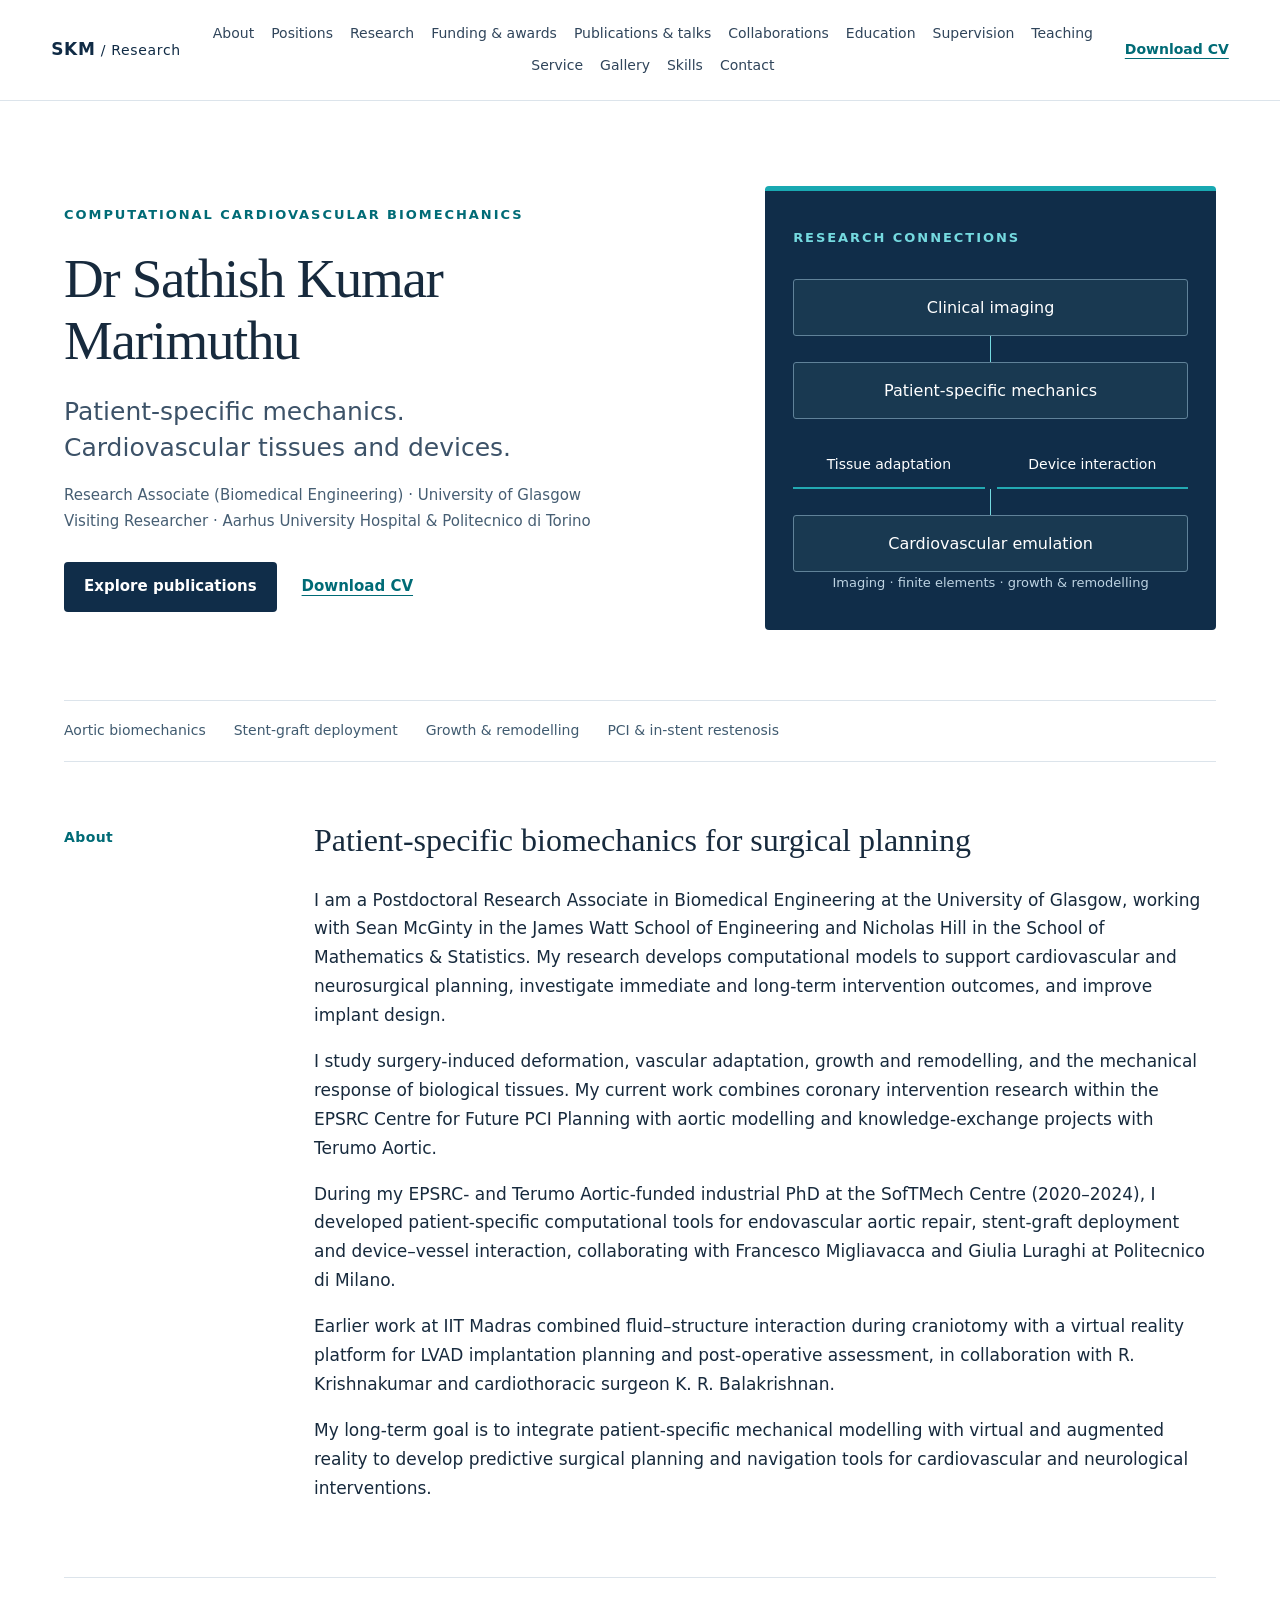
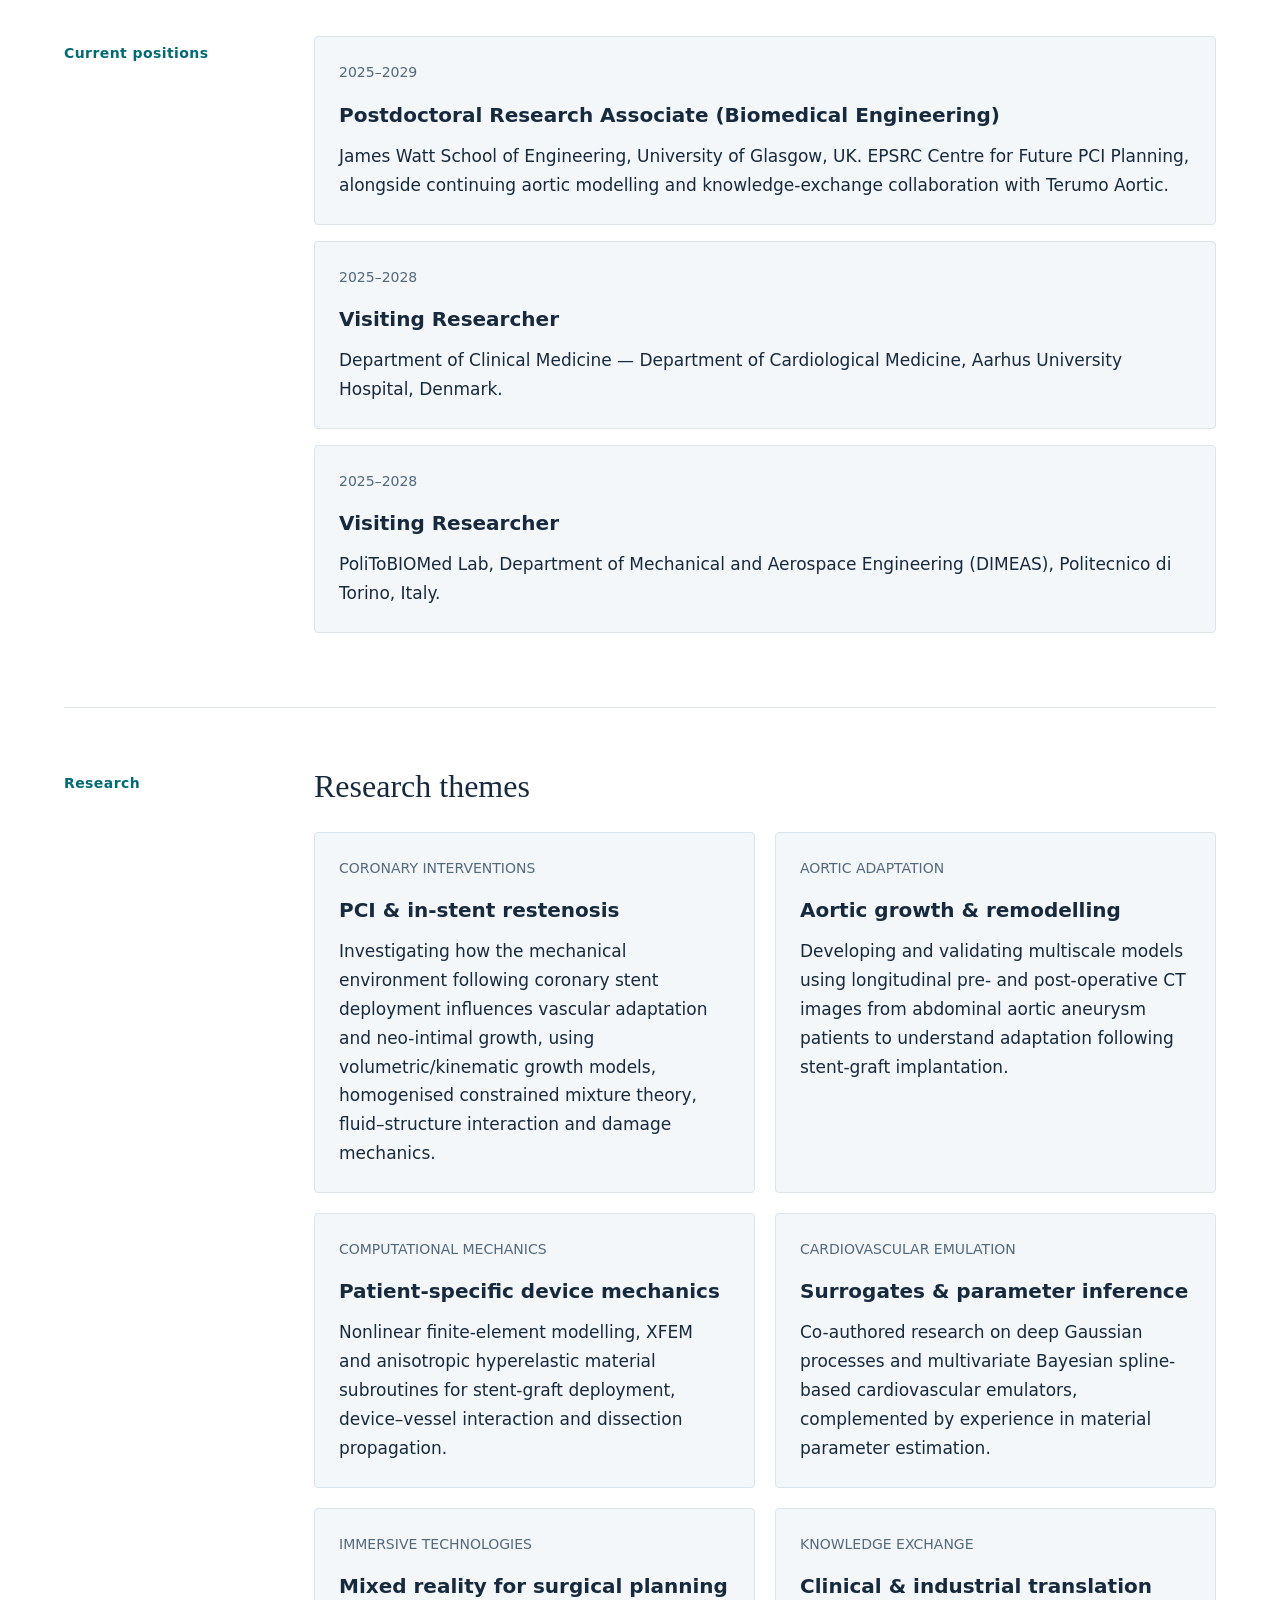
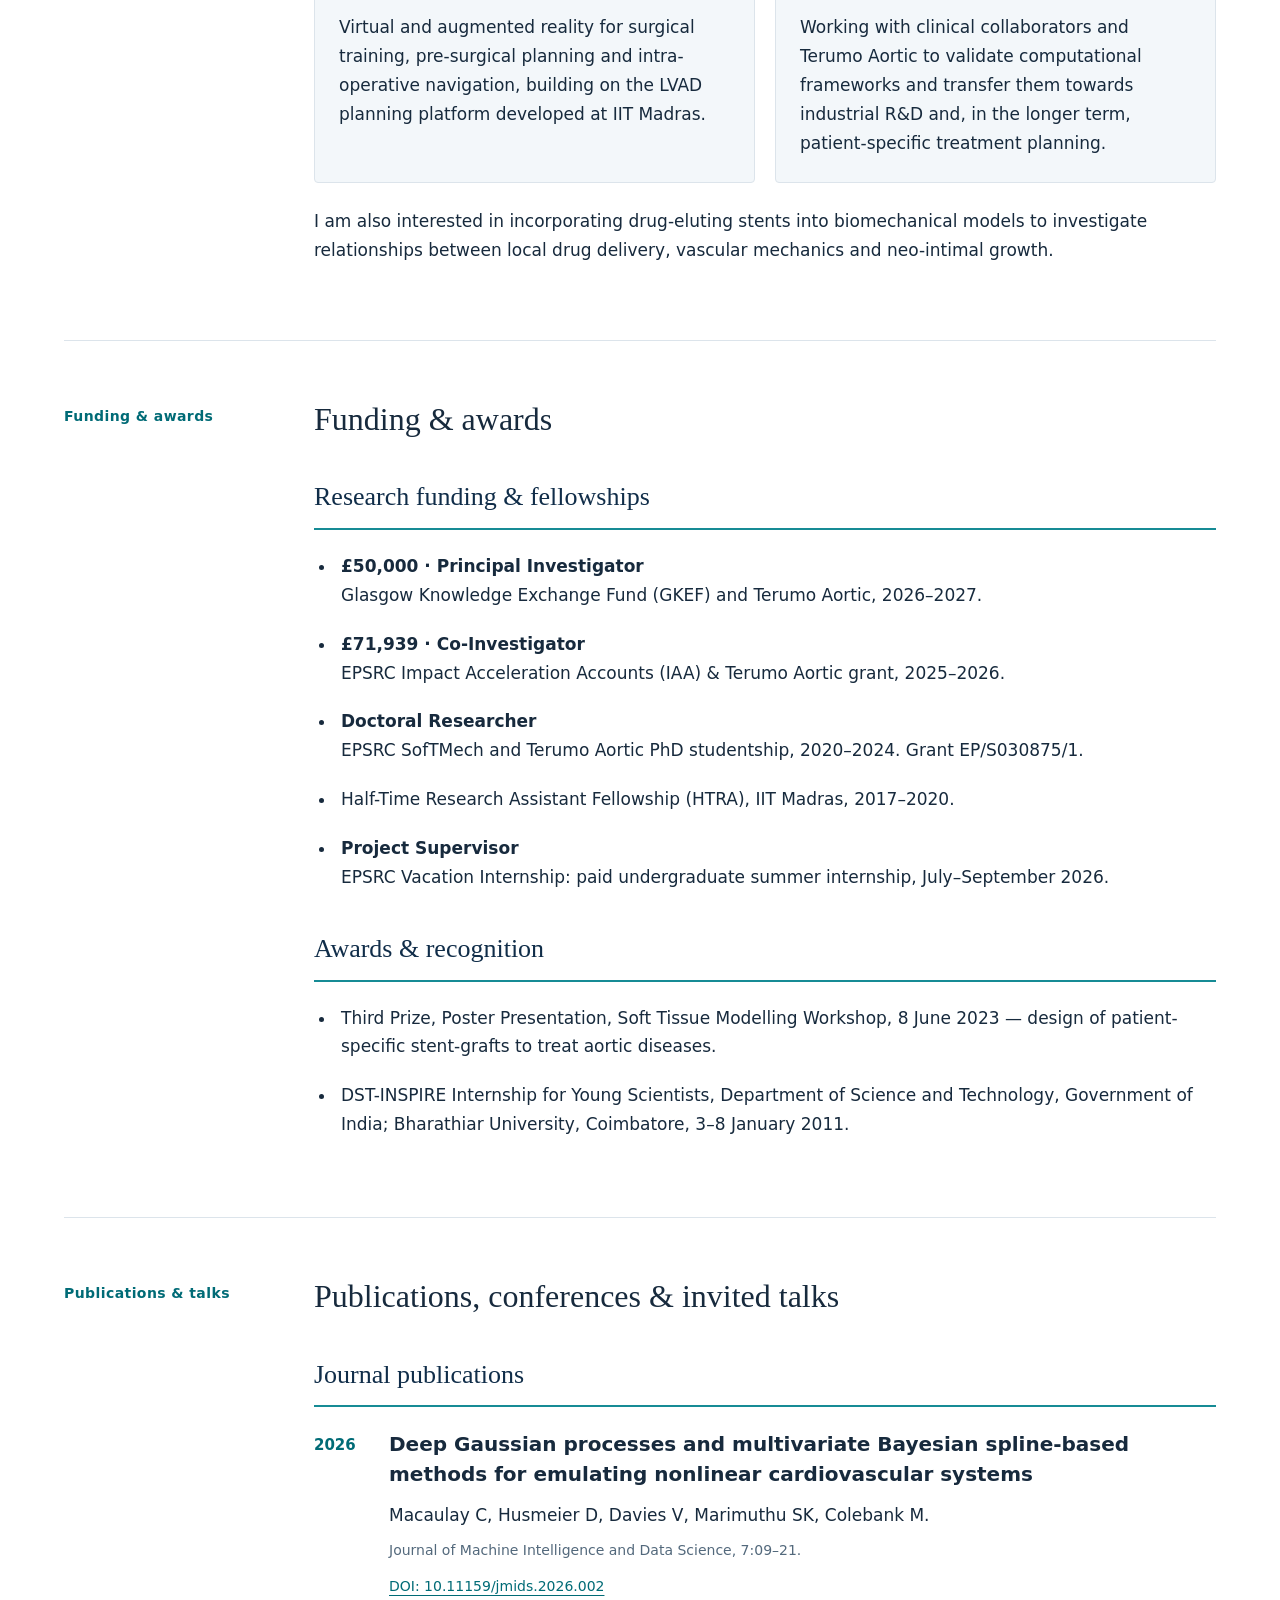
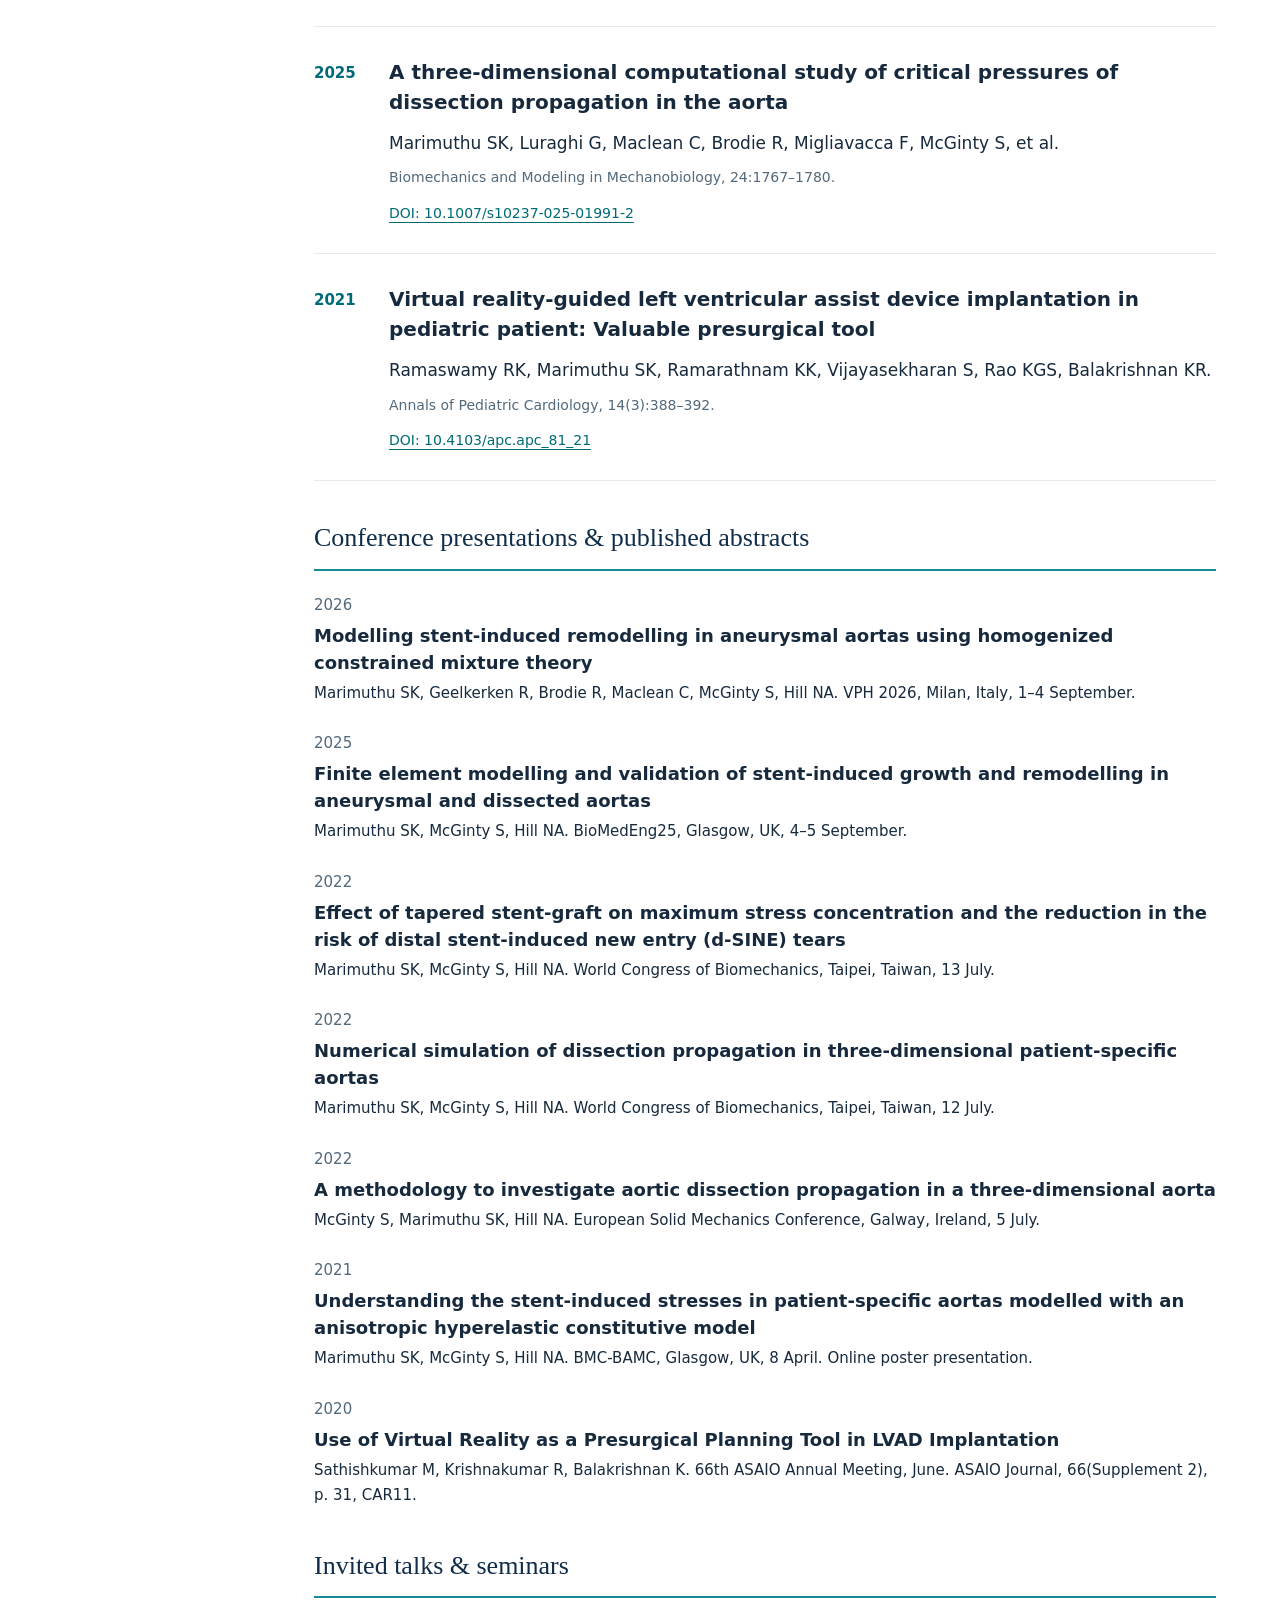
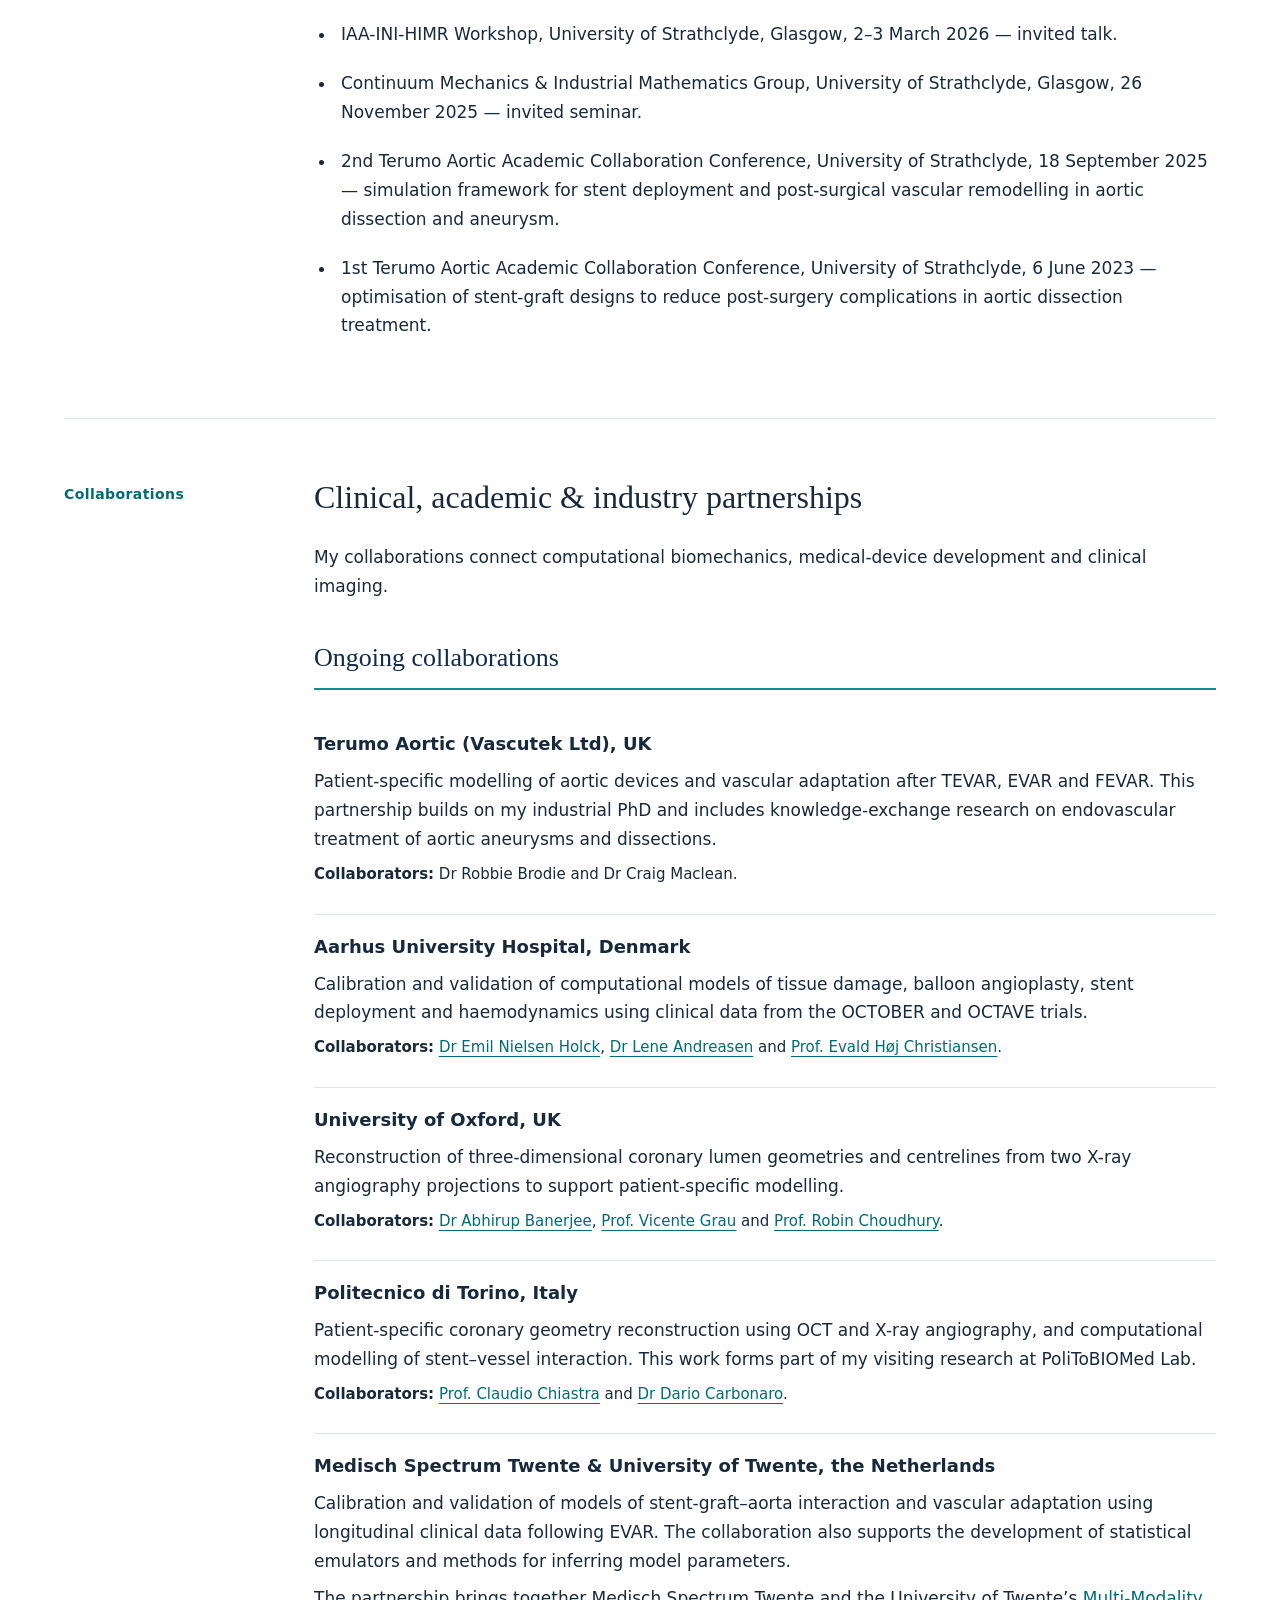
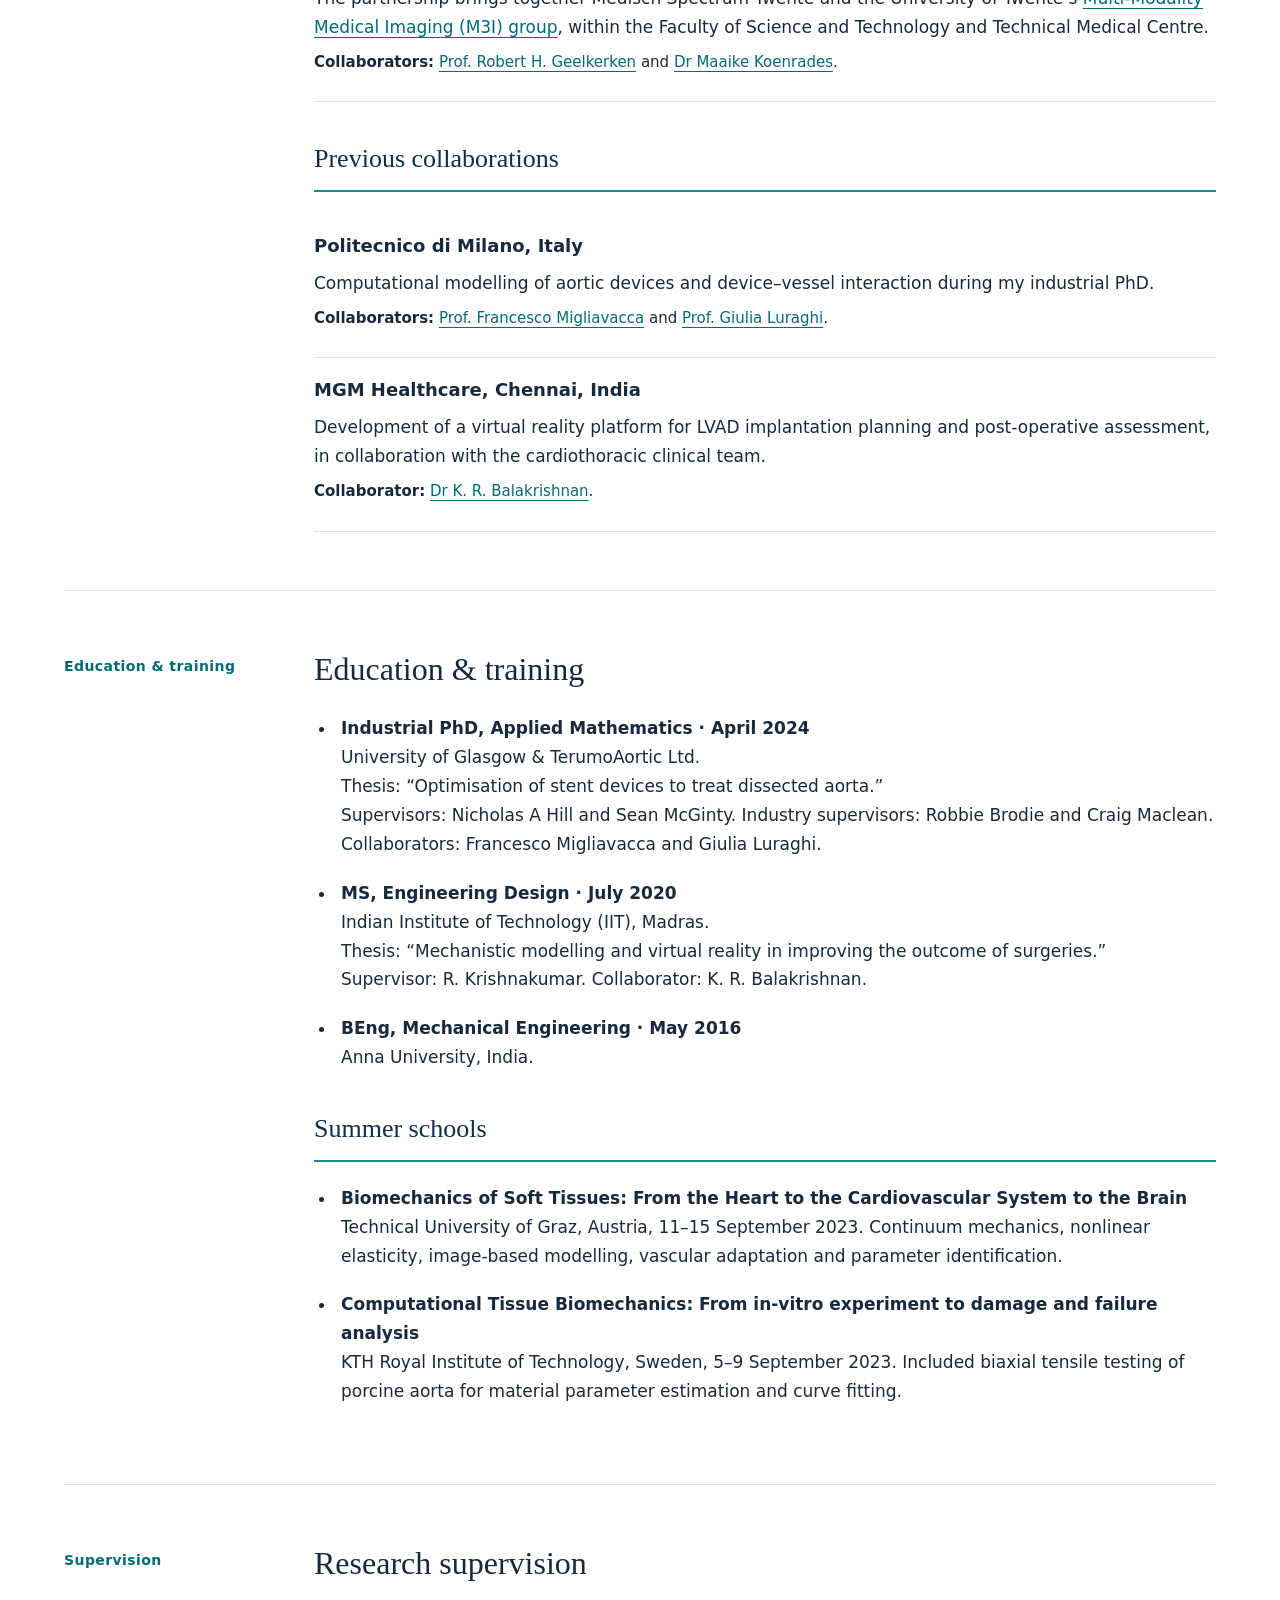
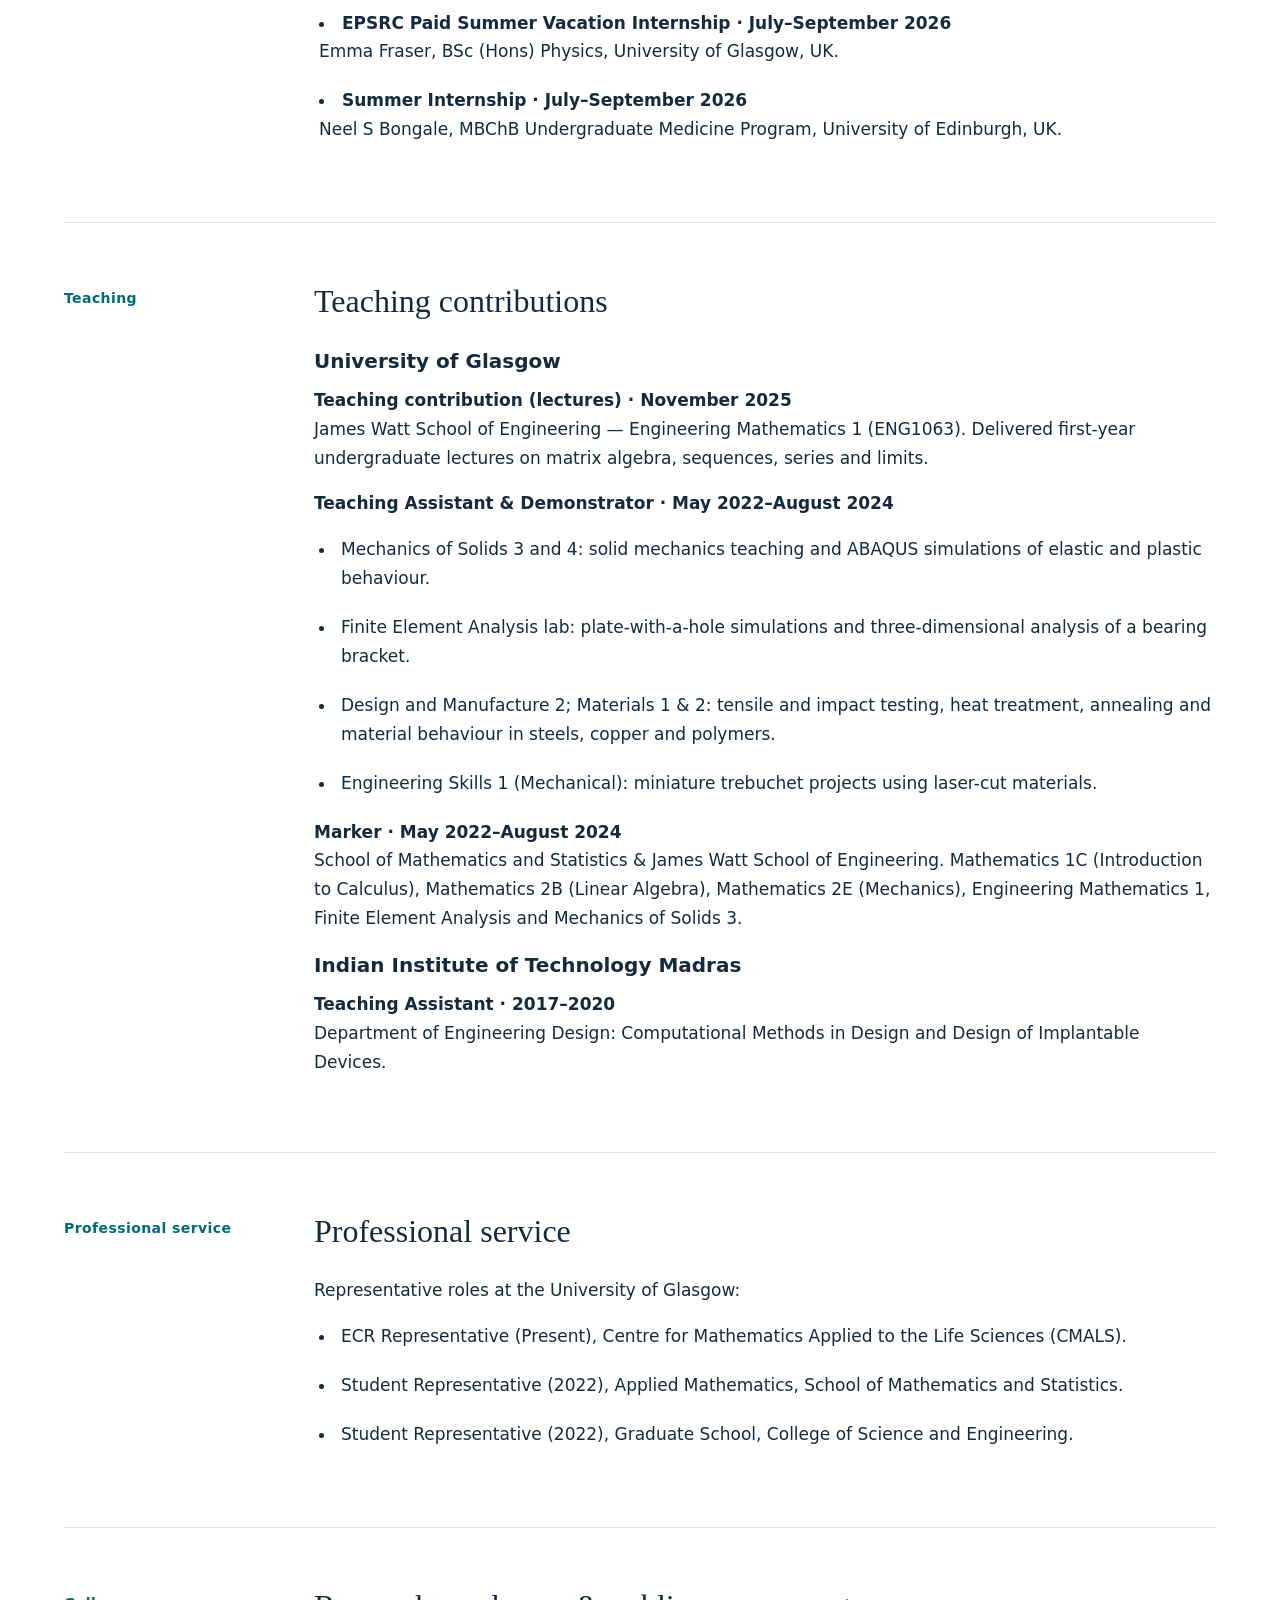
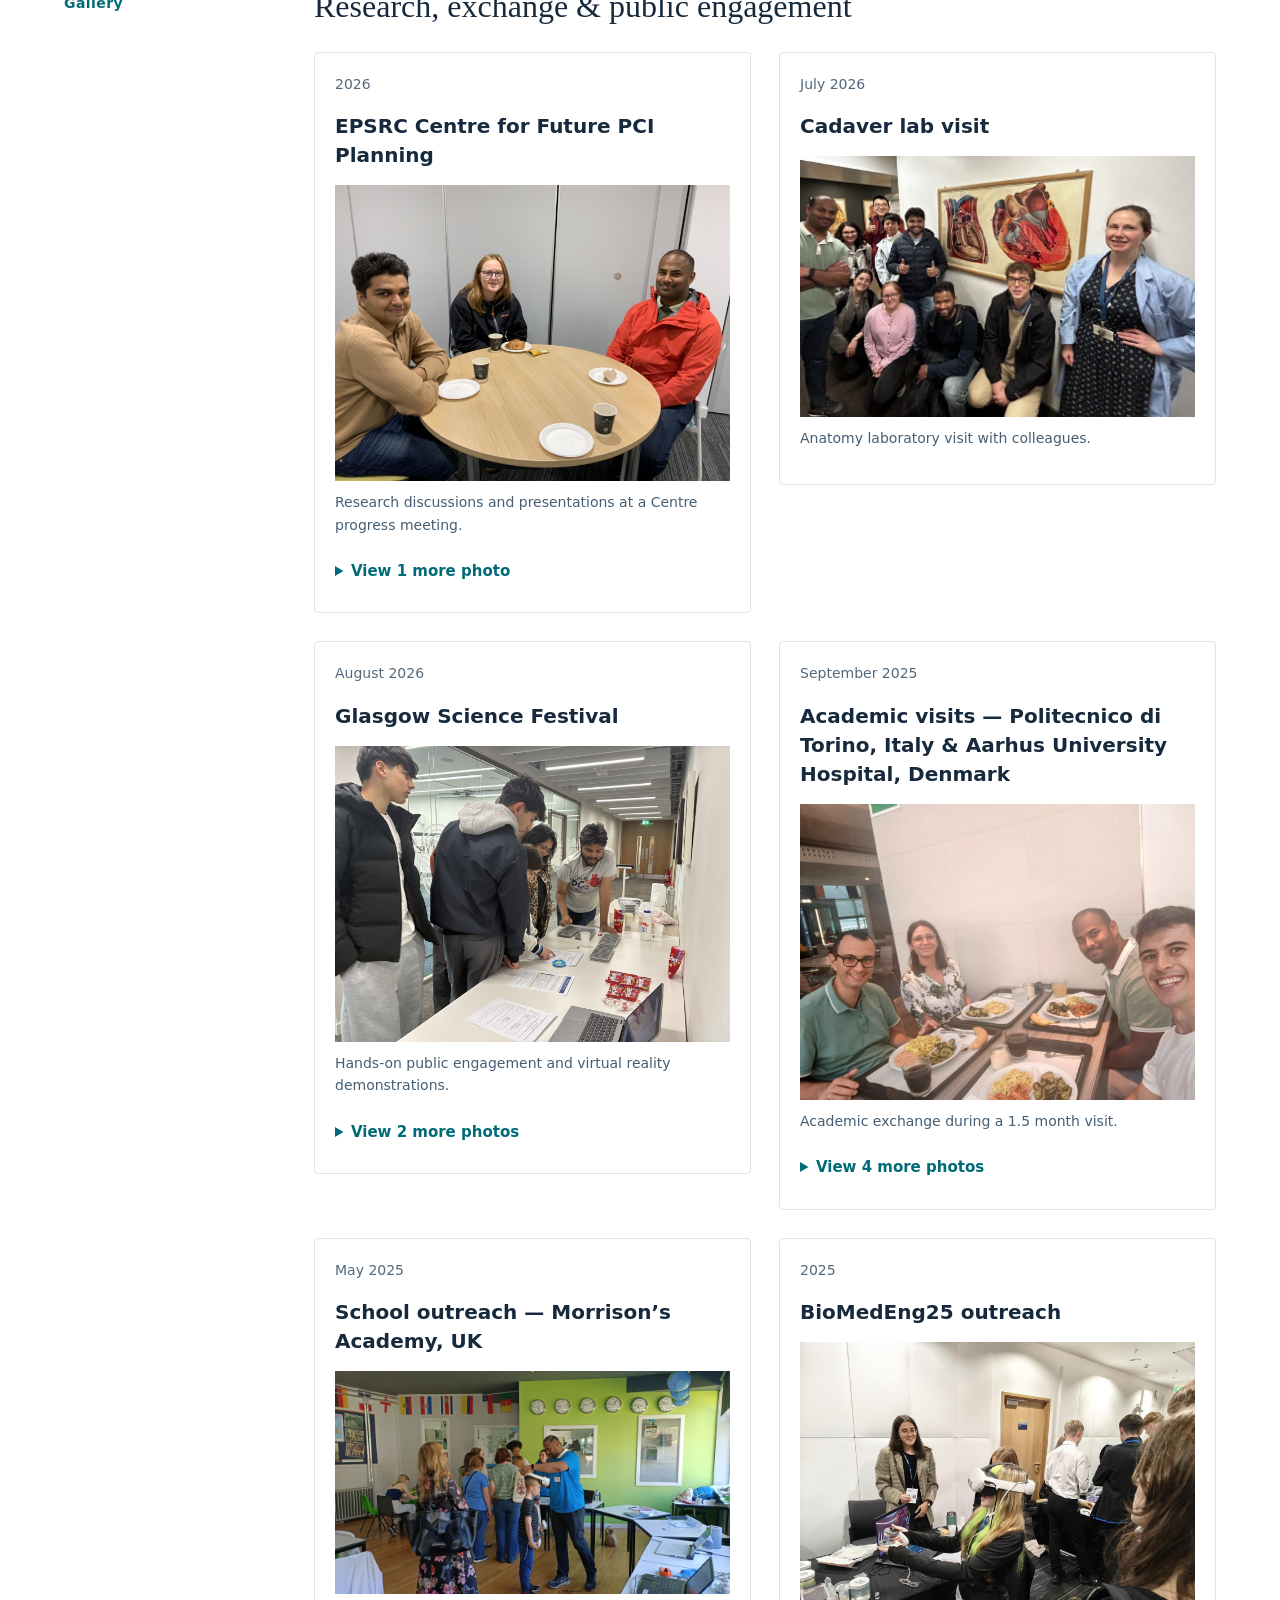
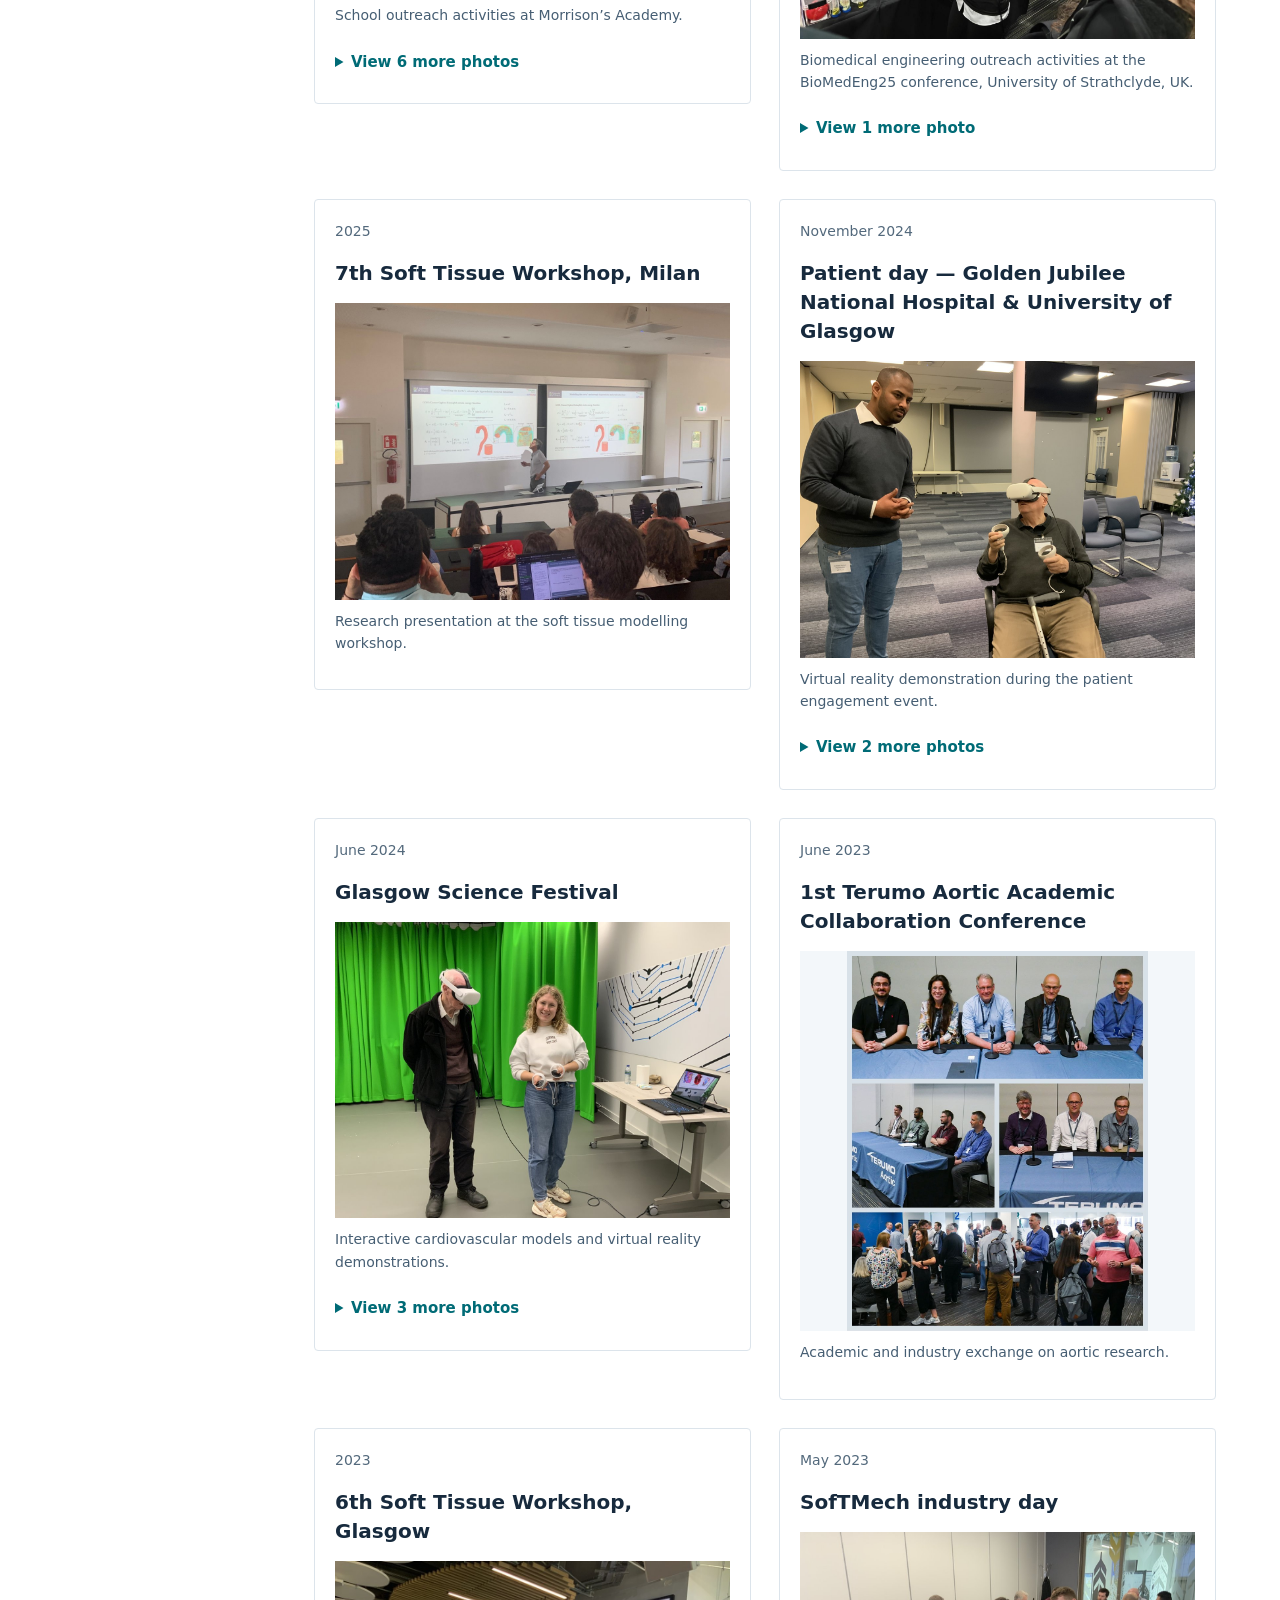
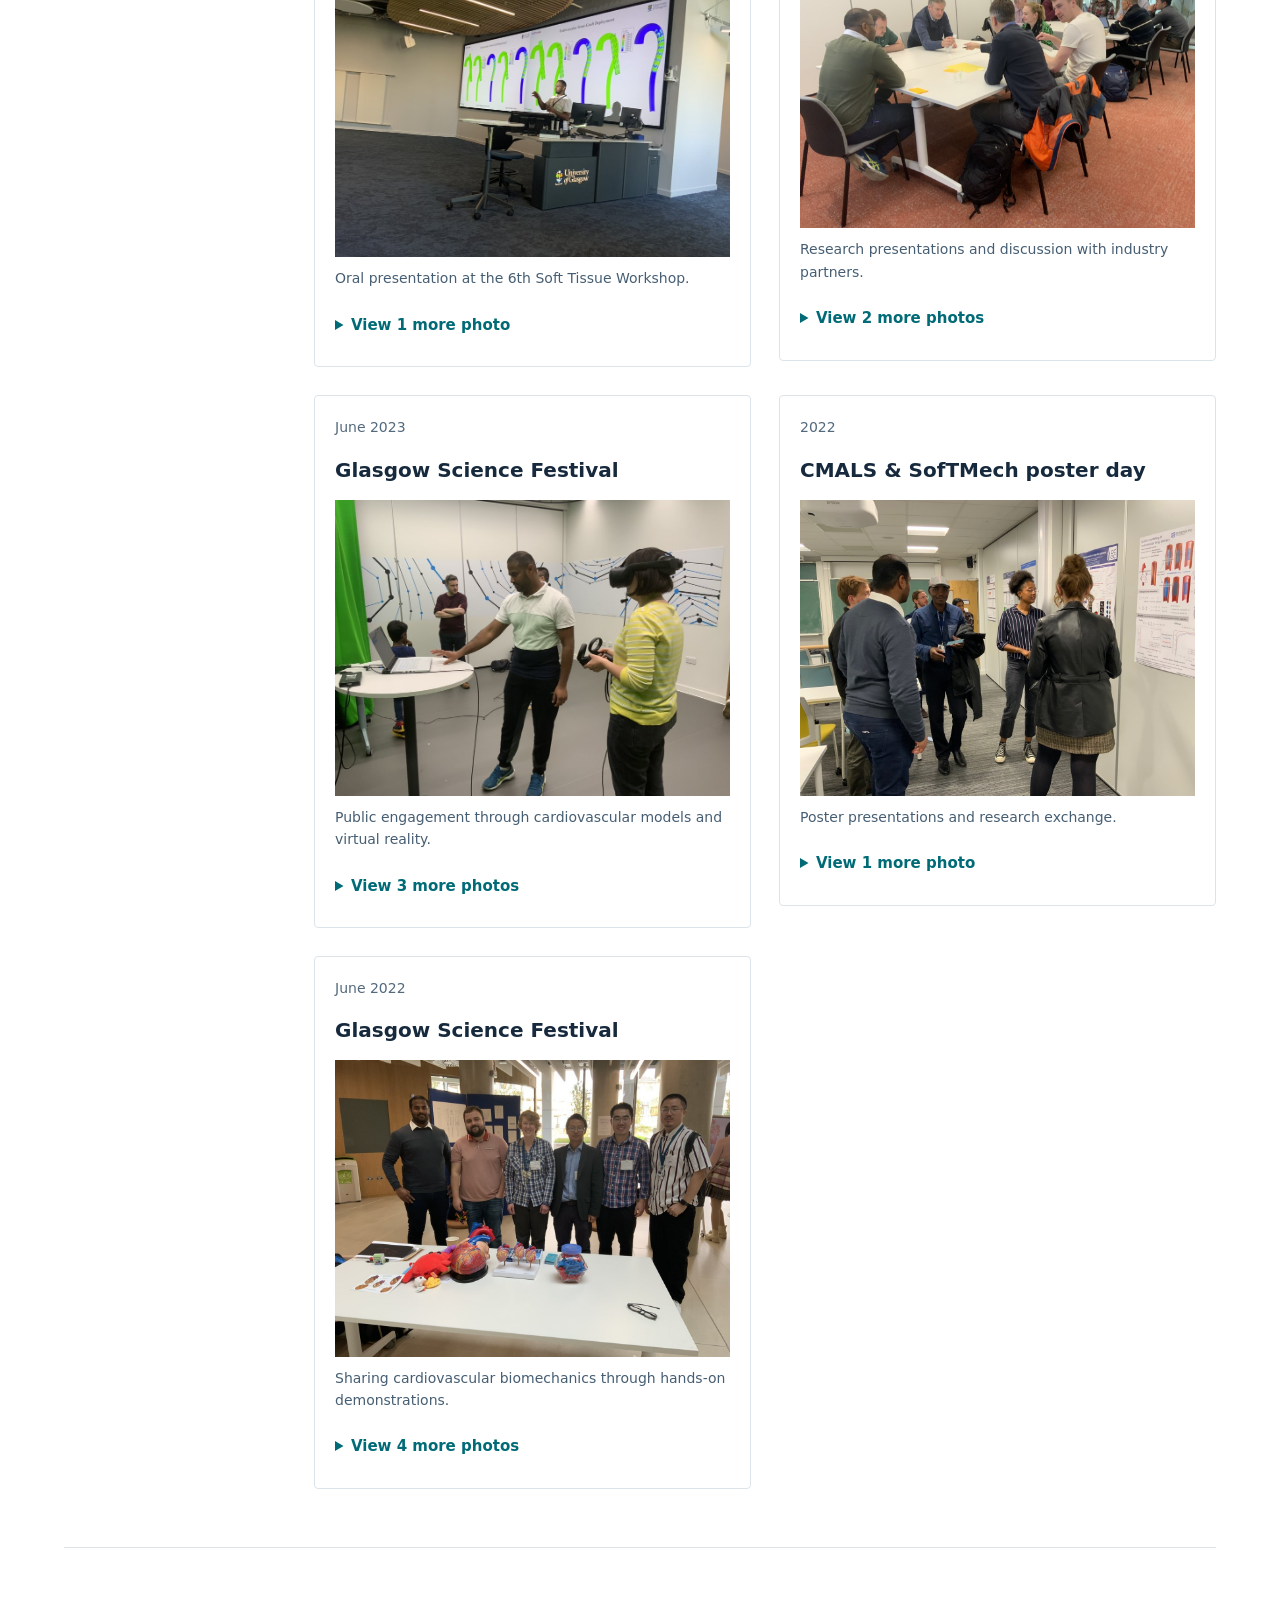
==== commit 148a5000: "Add files via upload" ====
--- a/index.html
+++ b/index.html
@@ -117,7 +117,8 @@
       <p class="eyebrow">COMPUTATIONAL CARDIOVASCULAR BIOMECHANICS</p>
       <h1>Dr Sathish Kumar<br>Marimuthu</h1>
       <p class="lead">
-        Mechanics & Applied Mathematics.
+        Patient-specific mechanics.<br>
+        Cardiovascular tissues and devices.
       </p>
       <p class="hero-detail">
         Research Associate (Biomedical Engineering) · University of Glasgow<br>
@@ -136,10 +137,10 @@
       <span class="map-caption">RESEARCH CONNECTIONS</span>
       <div class="map-node">Clinical imaging</div>
       <div class="map-line"></div>
-      <div class="map-node">Computational Mechanics</div>
+      <div class="map-node">Patient-specific mechanics</div>
       <div class="map-branches">
-        <span>Device-Vessel interaction</span>
-        <span>Vascular adaptation</span>        
+        <span>Tissue adaptation</span>
+        <span>Device interaction</span>
       </div>
       <div class="map-line"></div>
       <div class="map-node">Cardiovascular emulation</div>
@@ -921,7 +922,7 @@
       photos: ["Cadaver_lab_visit_event_July_2026"]
     },
     {
-      title: "Glasgow Science Festival, 2026",
+      title: "Glasgow Science Festival",
       date: "August 2026",
       caption: "Hands-on public engagement and virtual reality demonstrations.",
       photos: sequence("Glasgow_Science_Festival_2026_August_img", [1, 2, 3])
@@ -930,24 +931,32 @@
       title: "Academic visits — Politecnico di Torino, Italy & Aarhus University Hospital, Denmark",
       date: "September 2025",
       caption: "Academic exchange during a 1.5 month visit.",
-      photos: sequence("torino-aarhus-academic-visit-sep-2025-1month_img", [1, 2, 3, 4, 5]),
-      originalNames: true
+      photos: sequence(
+        "torino-aarhus-academic-visit-sep-2025-1month_img",
+        [1, 2, 3, 4, 5]
+      ),
+      originalNames: true,
+      folder: "assets/gallery/"
     },
     {
       title: "School outreach — Morrison’s Academy, UK",
       date: "May 2025",
       caption: "School outreach activities at Morrison’s Academy.",
-      photos: sequence("Outreach_Events_Morrisons_Acdemy_School_may_2025_img", [0, 1, 2, 3, 4, 5, 6]),
-      originalNames: true
-    },
-    {
-      title: "Outreach activity at the BioMedEng25 conference",
+      photos: sequence(
+        "Outreach_Events_Morrisons_Acdemy_School_may_2025_img",
+        [0, 1, 2, 3, 4, 5, 6]
+      ),
+      originalNames: true,
+      folder: "assets/gallery/"
+    },
+    {
+      title: "BioMedEng25 outreach",
       date: "2025",
       caption: "Biomedical engineering outreach activities at the BioMedEng25 conference, University of Strathclyde, UK.",
       photos: sequence("BioMedEng_2025_Conference_BME_Outreach_Event_img", [1, 2])
     },
     {
-      title: "7th Soft Tissue Workshop, Milano, Italy",
+      title: "7th Soft Tissue Workshop, Milan",
       date: "2025",
       caption: "Research presentation at the soft tissue modelling workshop.",
       photos: ["7th_softissue_workshop_day_2025"]
@@ -963,7 +972,7 @@
       ]
     },
     {
-      title: "Glasgow Science Festival, 2024",
+      title: "Glasgow Science Festival",
       date: "June 2024",
       caption: "Interactive cardiovascular models and virtual reality demonstrations.",
       photos: sequence("Glasgow_Science_Festival_June_2024_img", [1, 2, 3, 4])
@@ -990,7 +999,7 @@
       photos: sequence("Softmech_industry_day_may_2023_img", [0, 1, 2])
     },
     {
-      title: "Glasgow Science Festival, 2023",
+      title: "Glasgow Science Festival",
       date: "June 2023",
       caption: "Public engagement through cardiovascular models and virtual reality.",
       photos: sequence("Glasgow_Science_Festival_June_2023_img", [0, 1, 2, 4])
@@ -1002,7 +1011,7 @@
       photos: sequence("CMALS_and_Softmech_PosterDay_2022_img", [1, 2])
     },
     {
-      title: "Glasgow Science Festival, 2022",
+      title: "Glasgow Science Festival",
       date: "June 2022",
       caption: "Sharing cardiovascular biomechanics through hands-on demonstrations.",
       photos: sequence("Glasgow_Science_Festival_June_2022_img", [1, 2, 3, 4, 5])
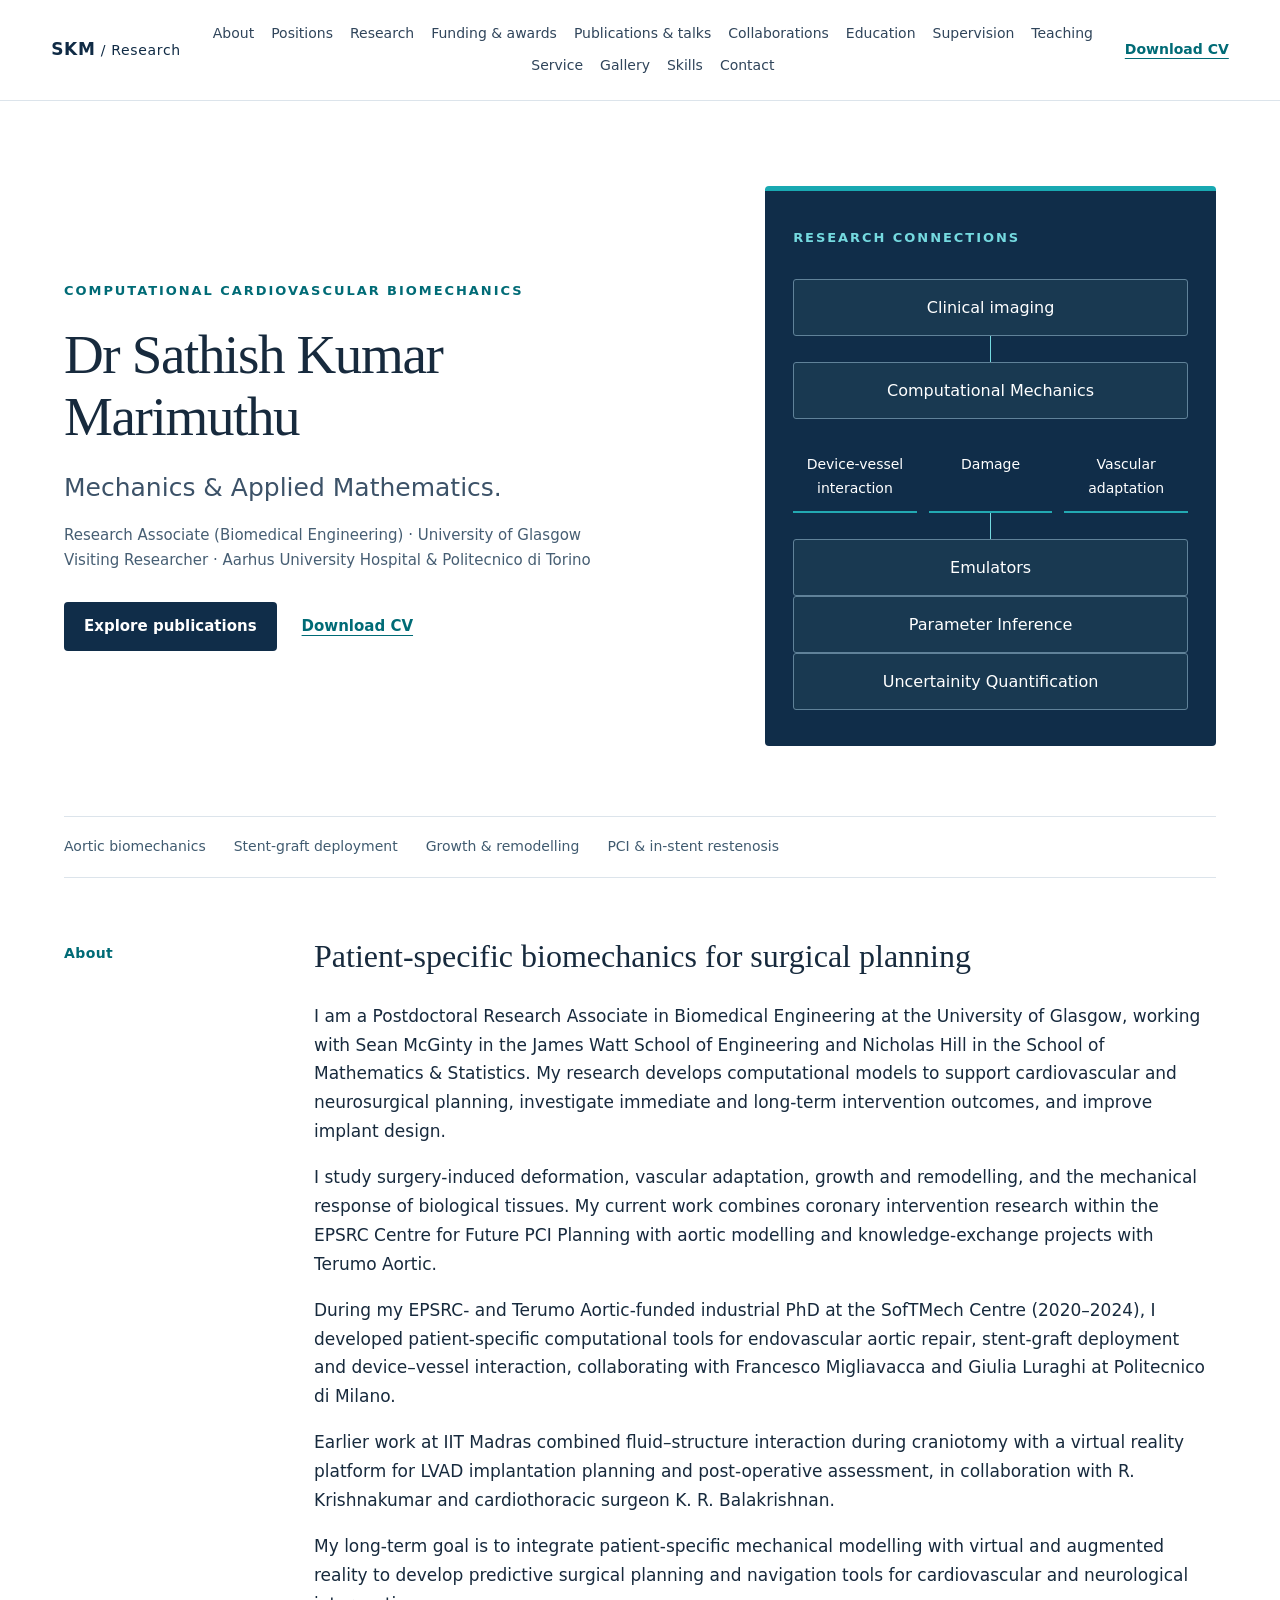
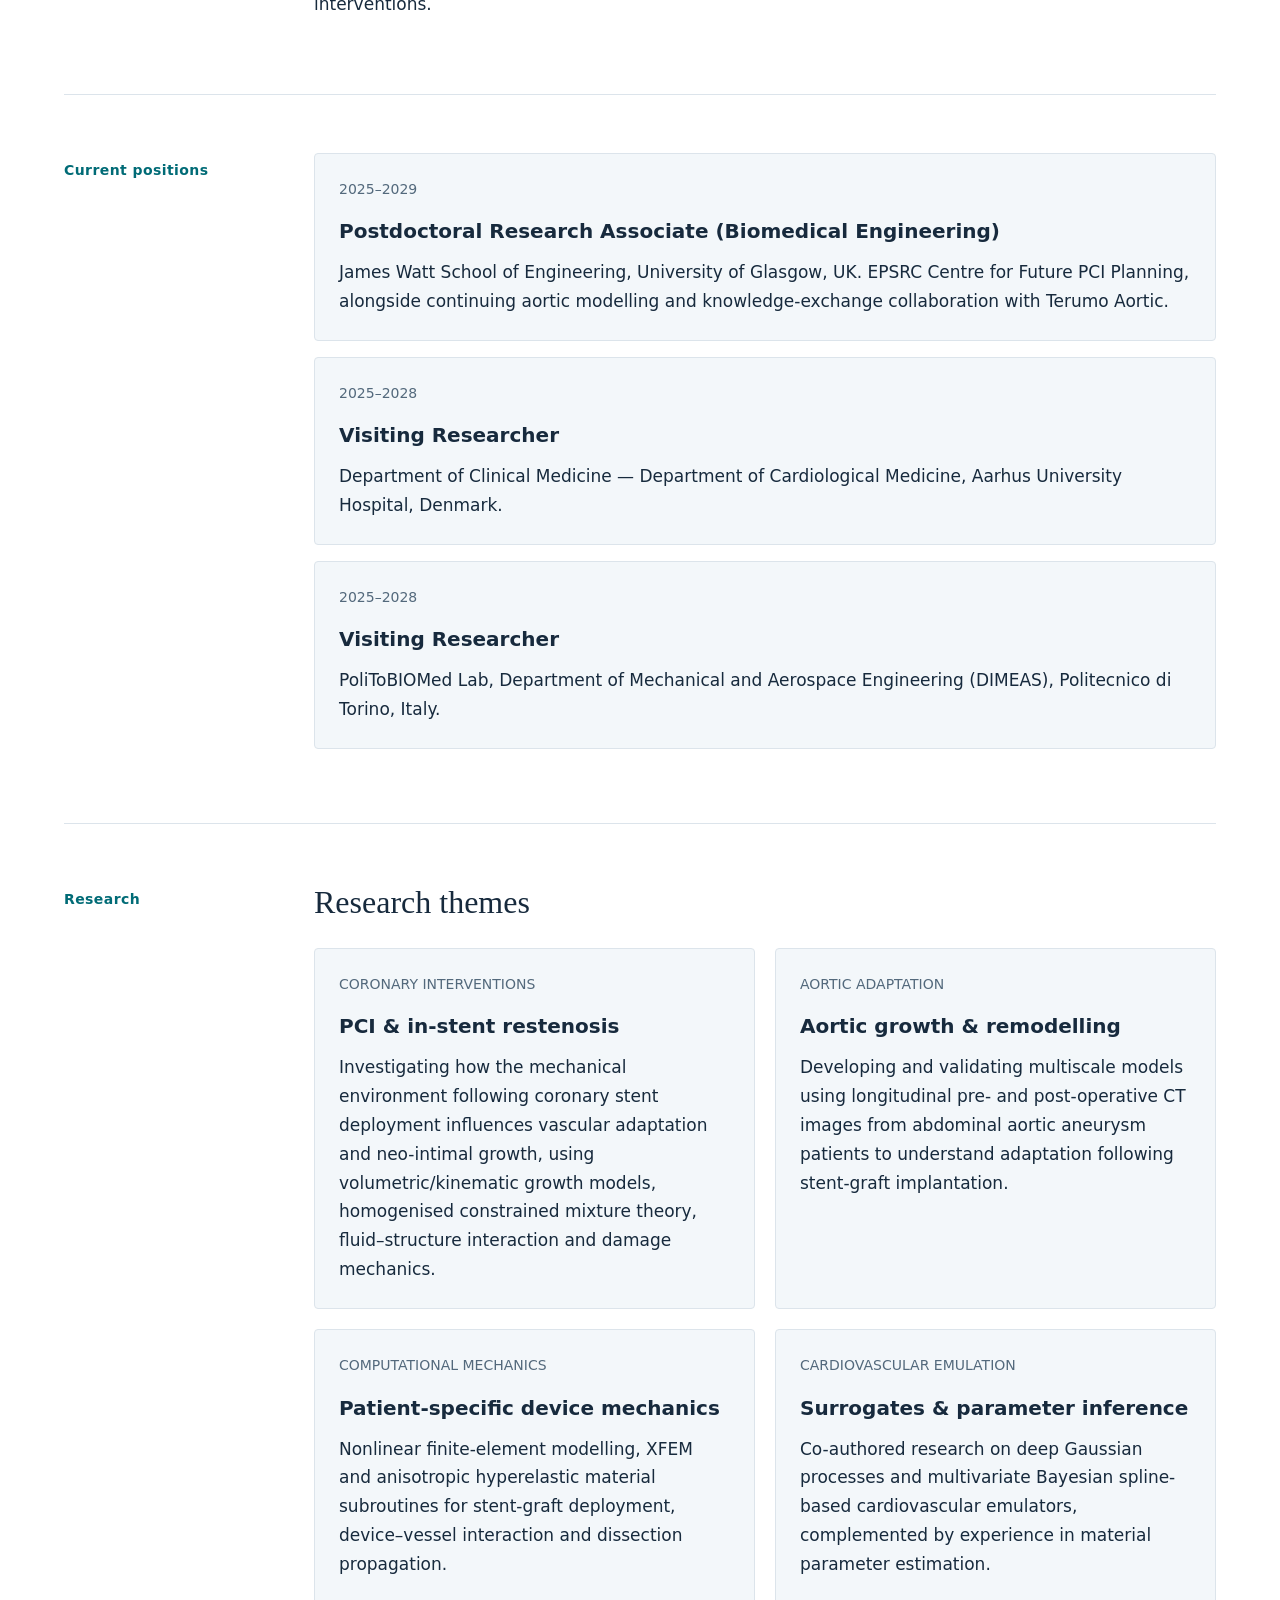
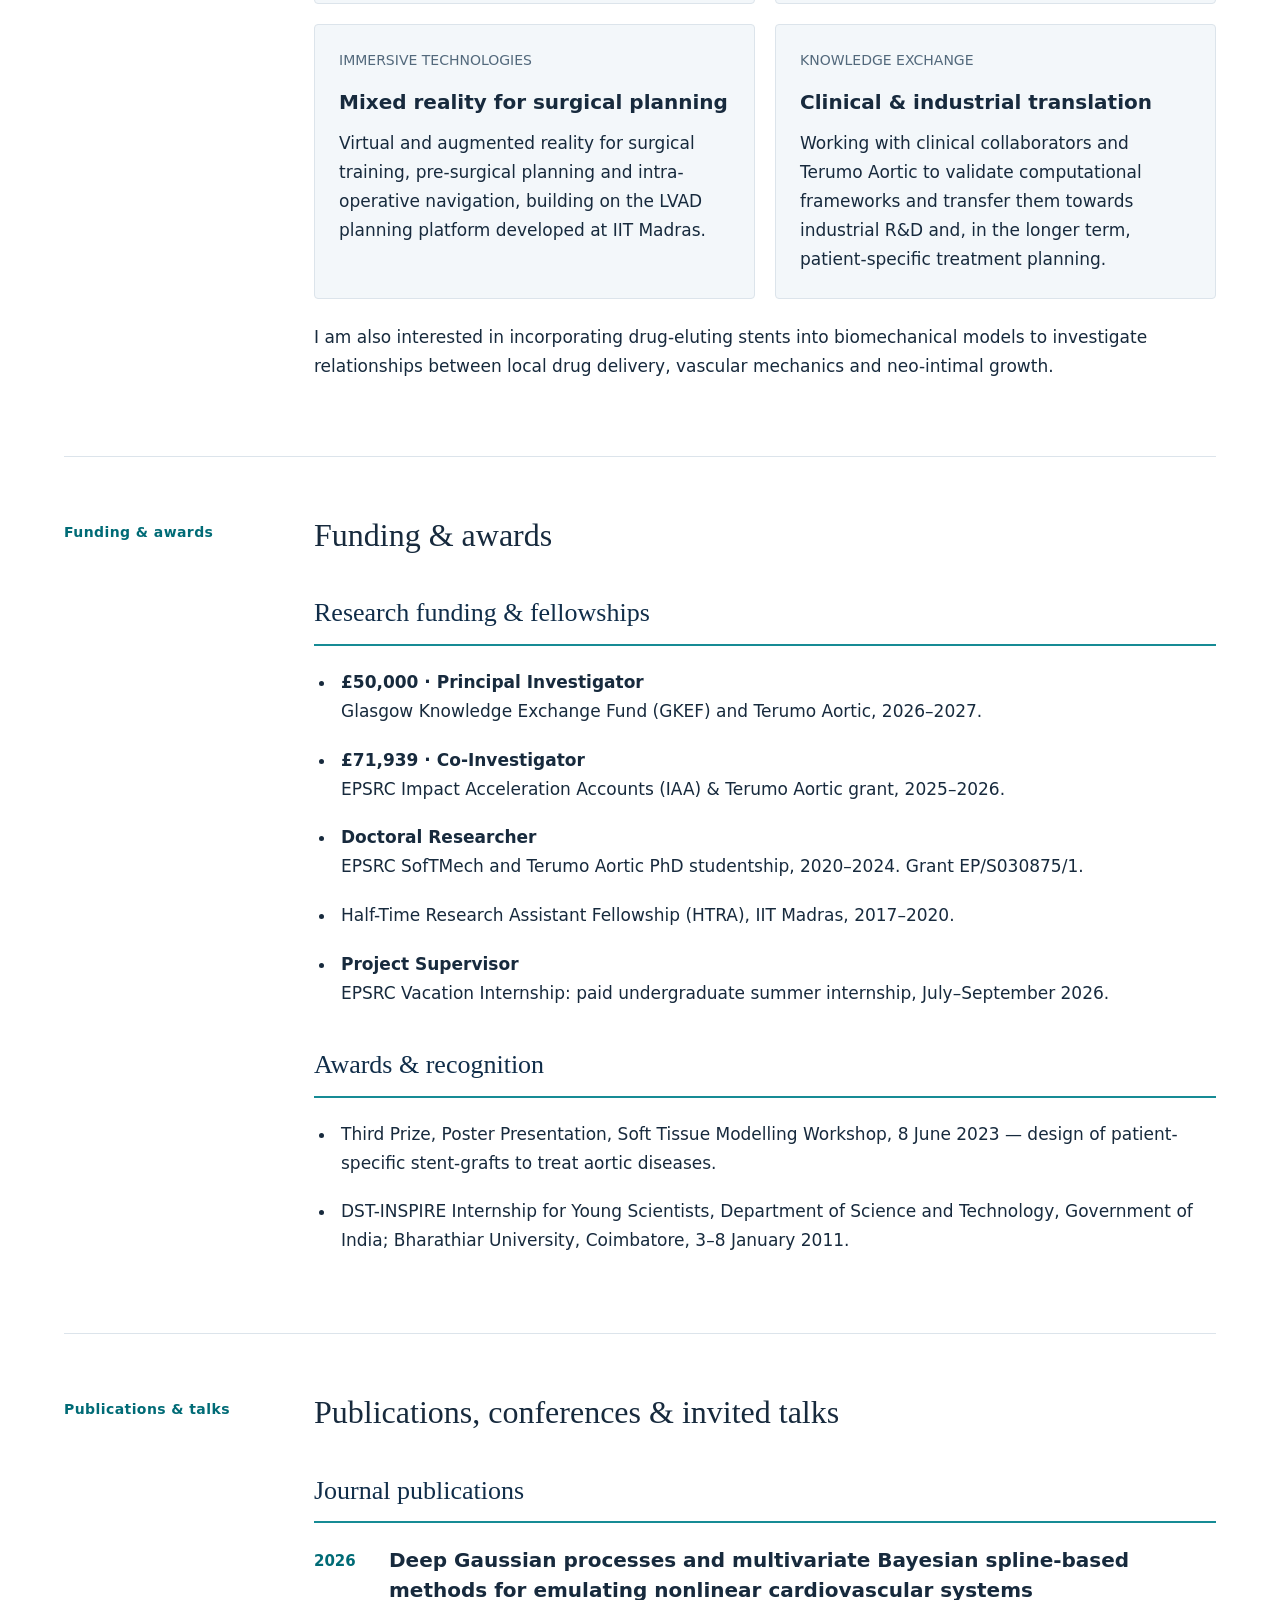
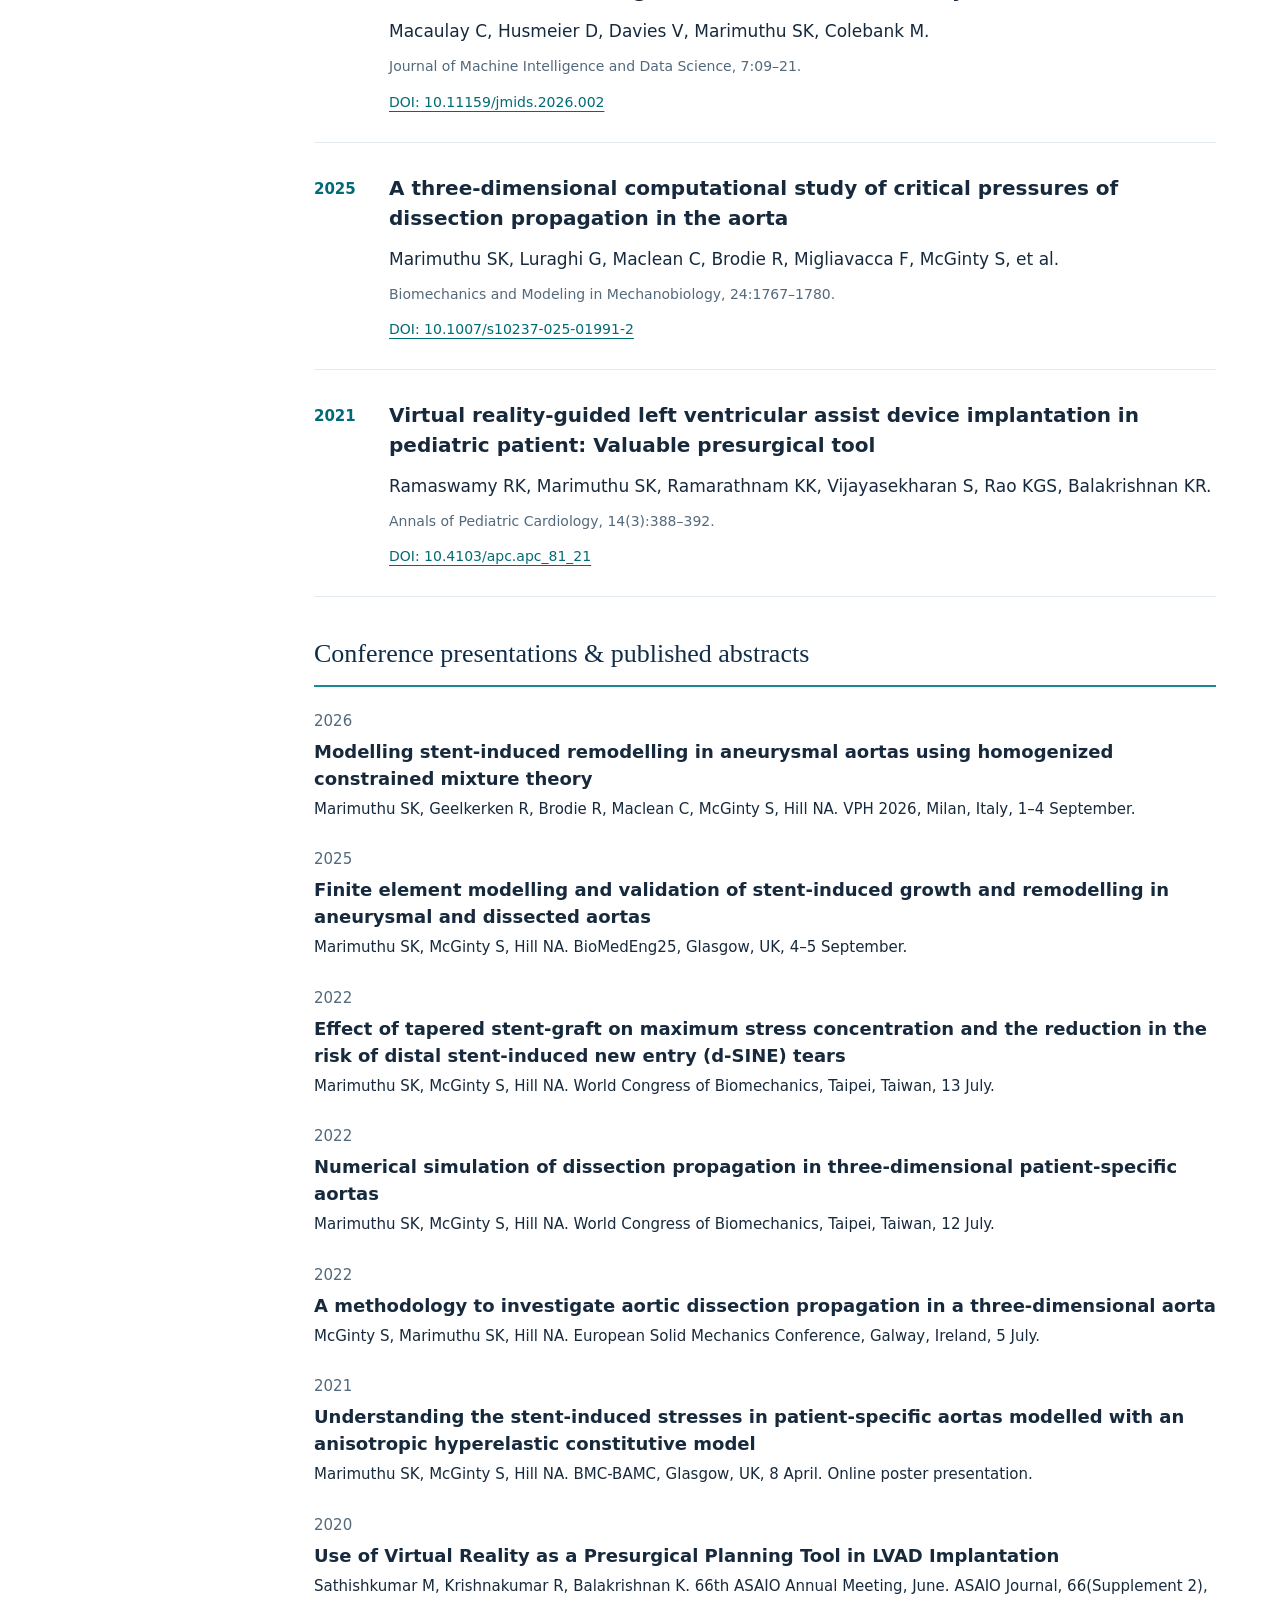
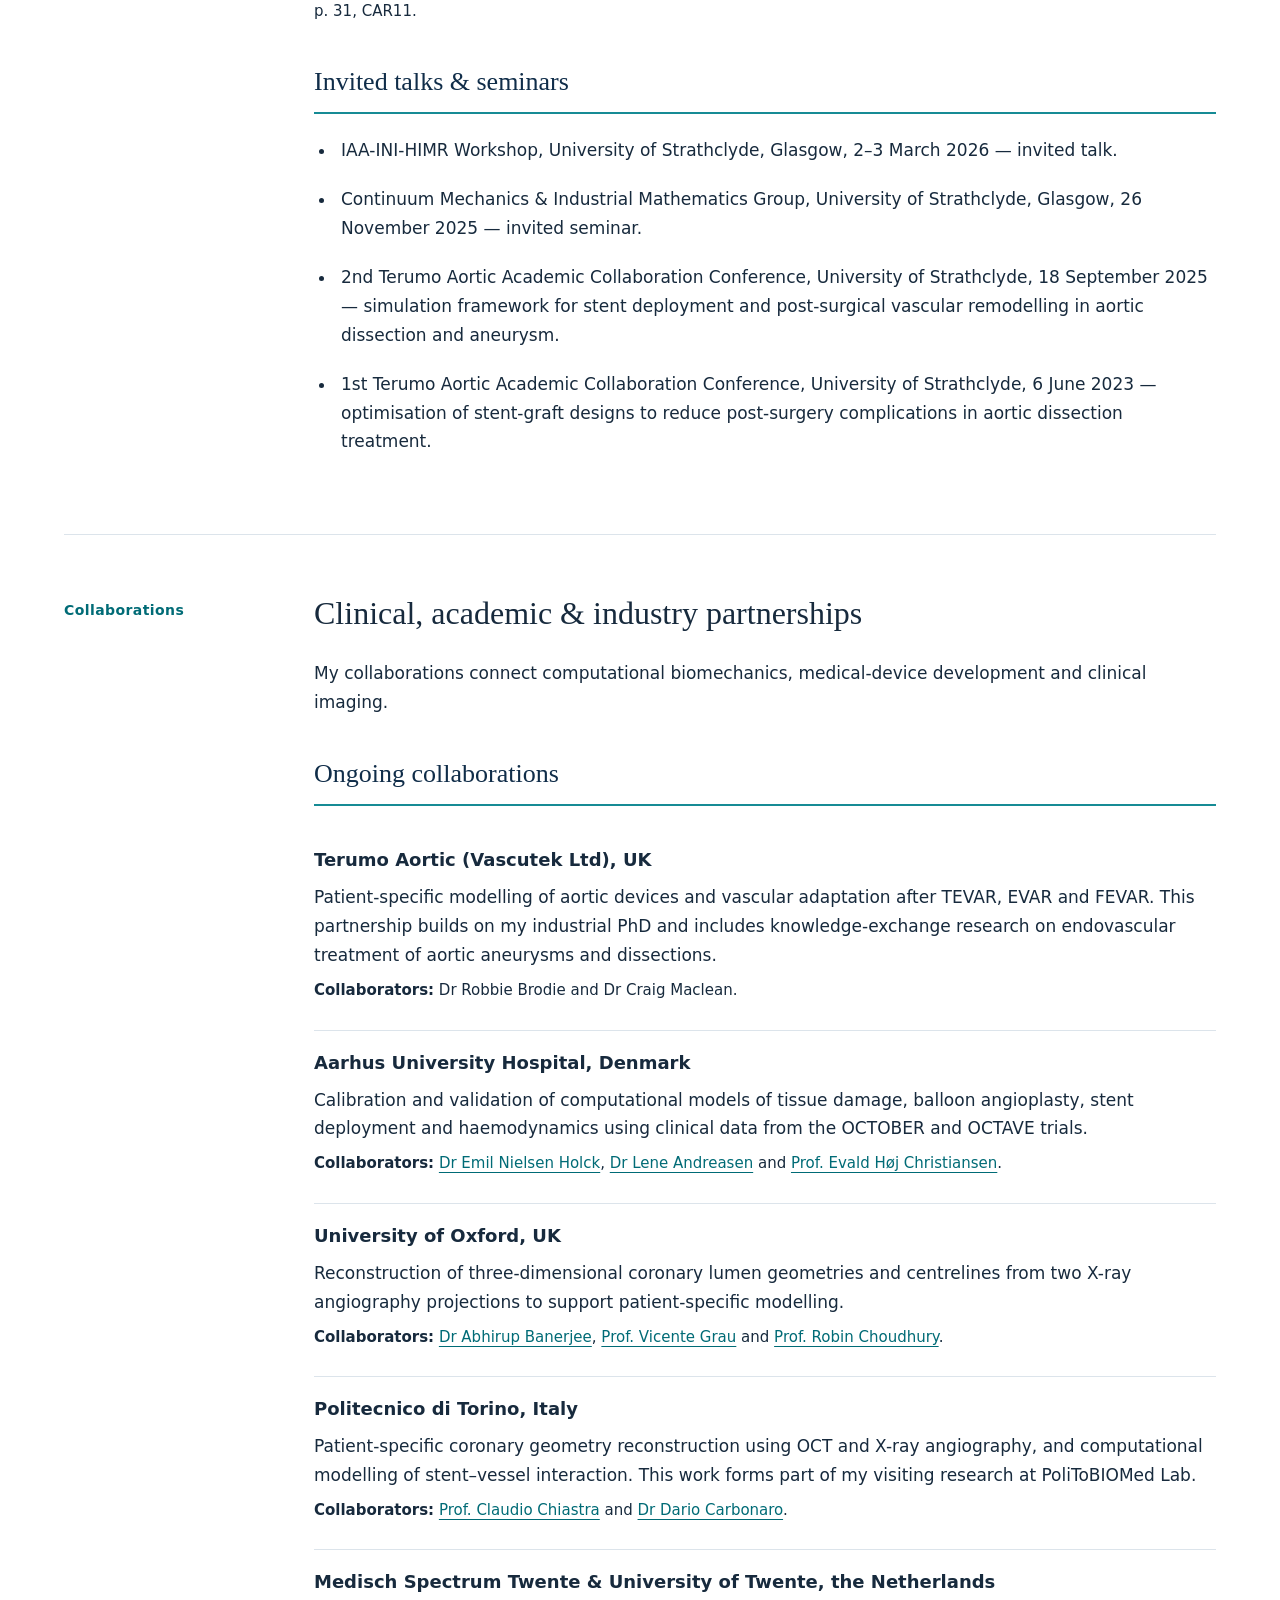
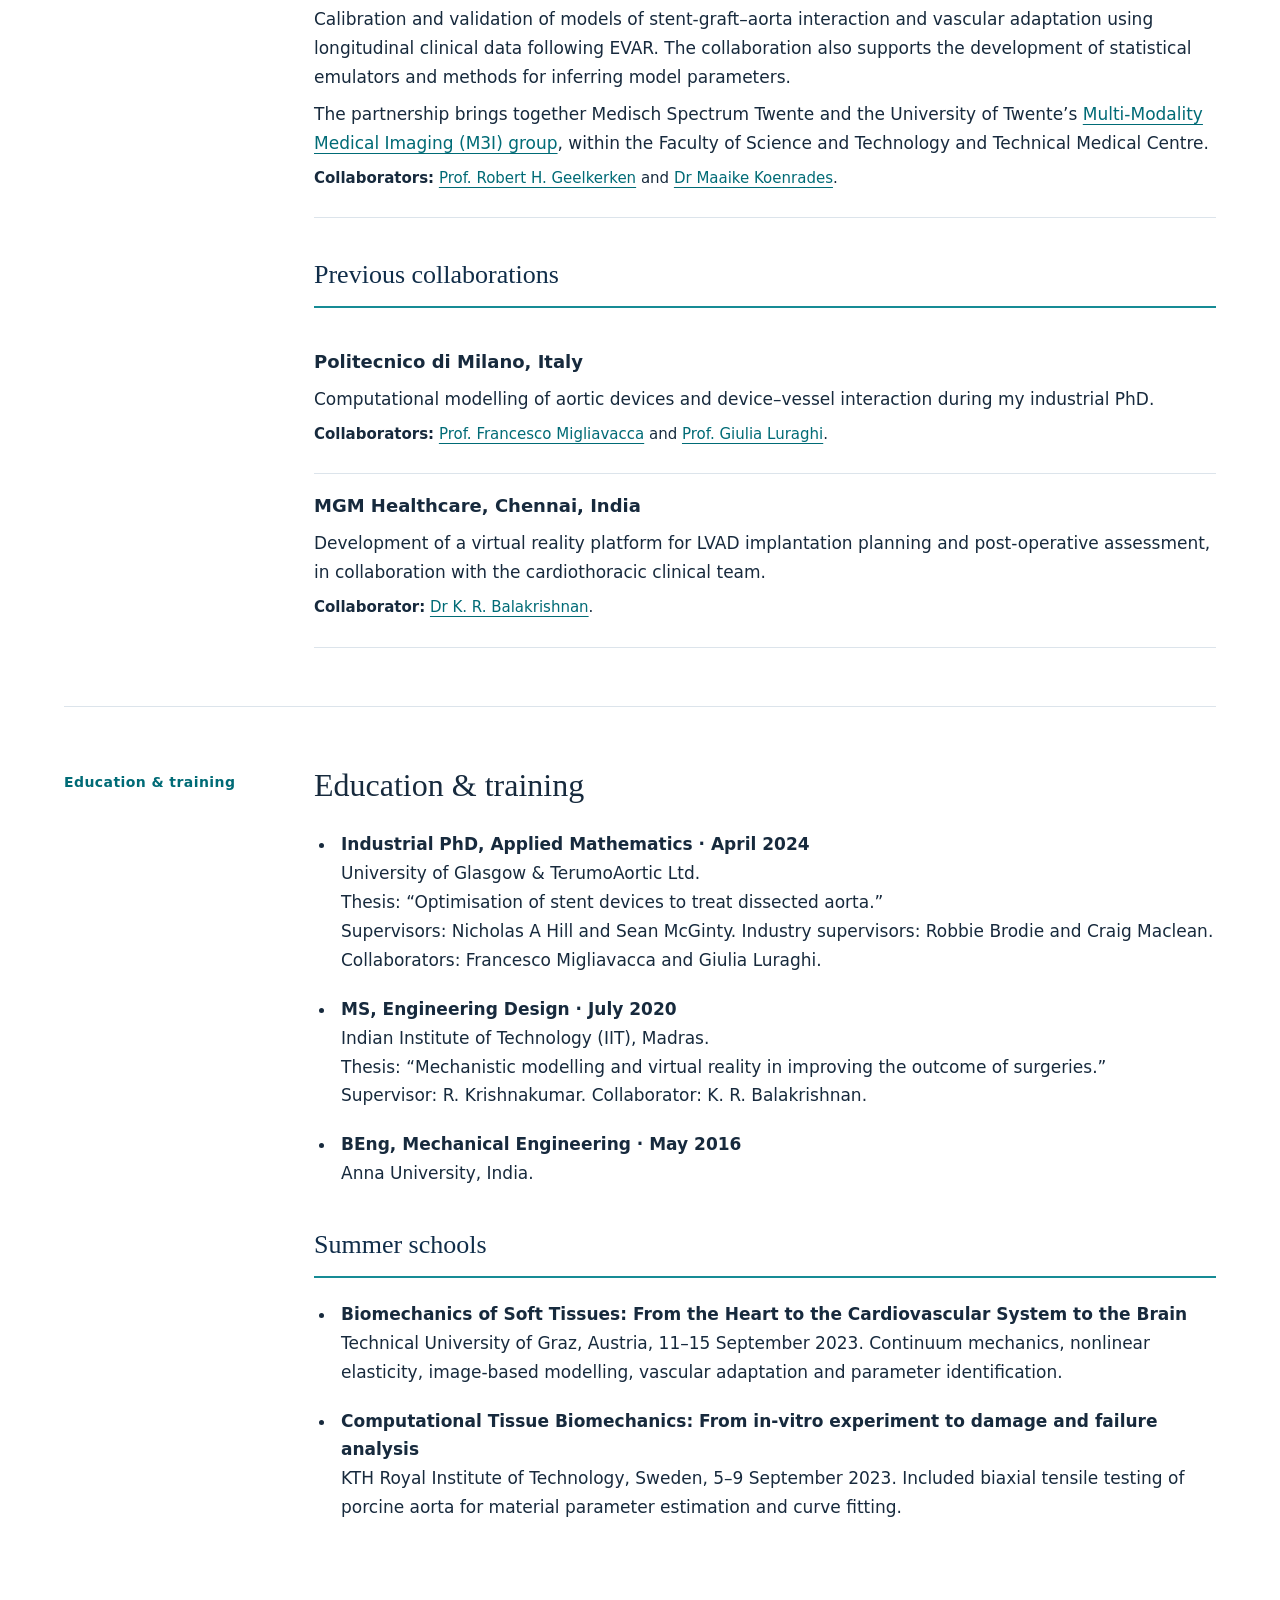
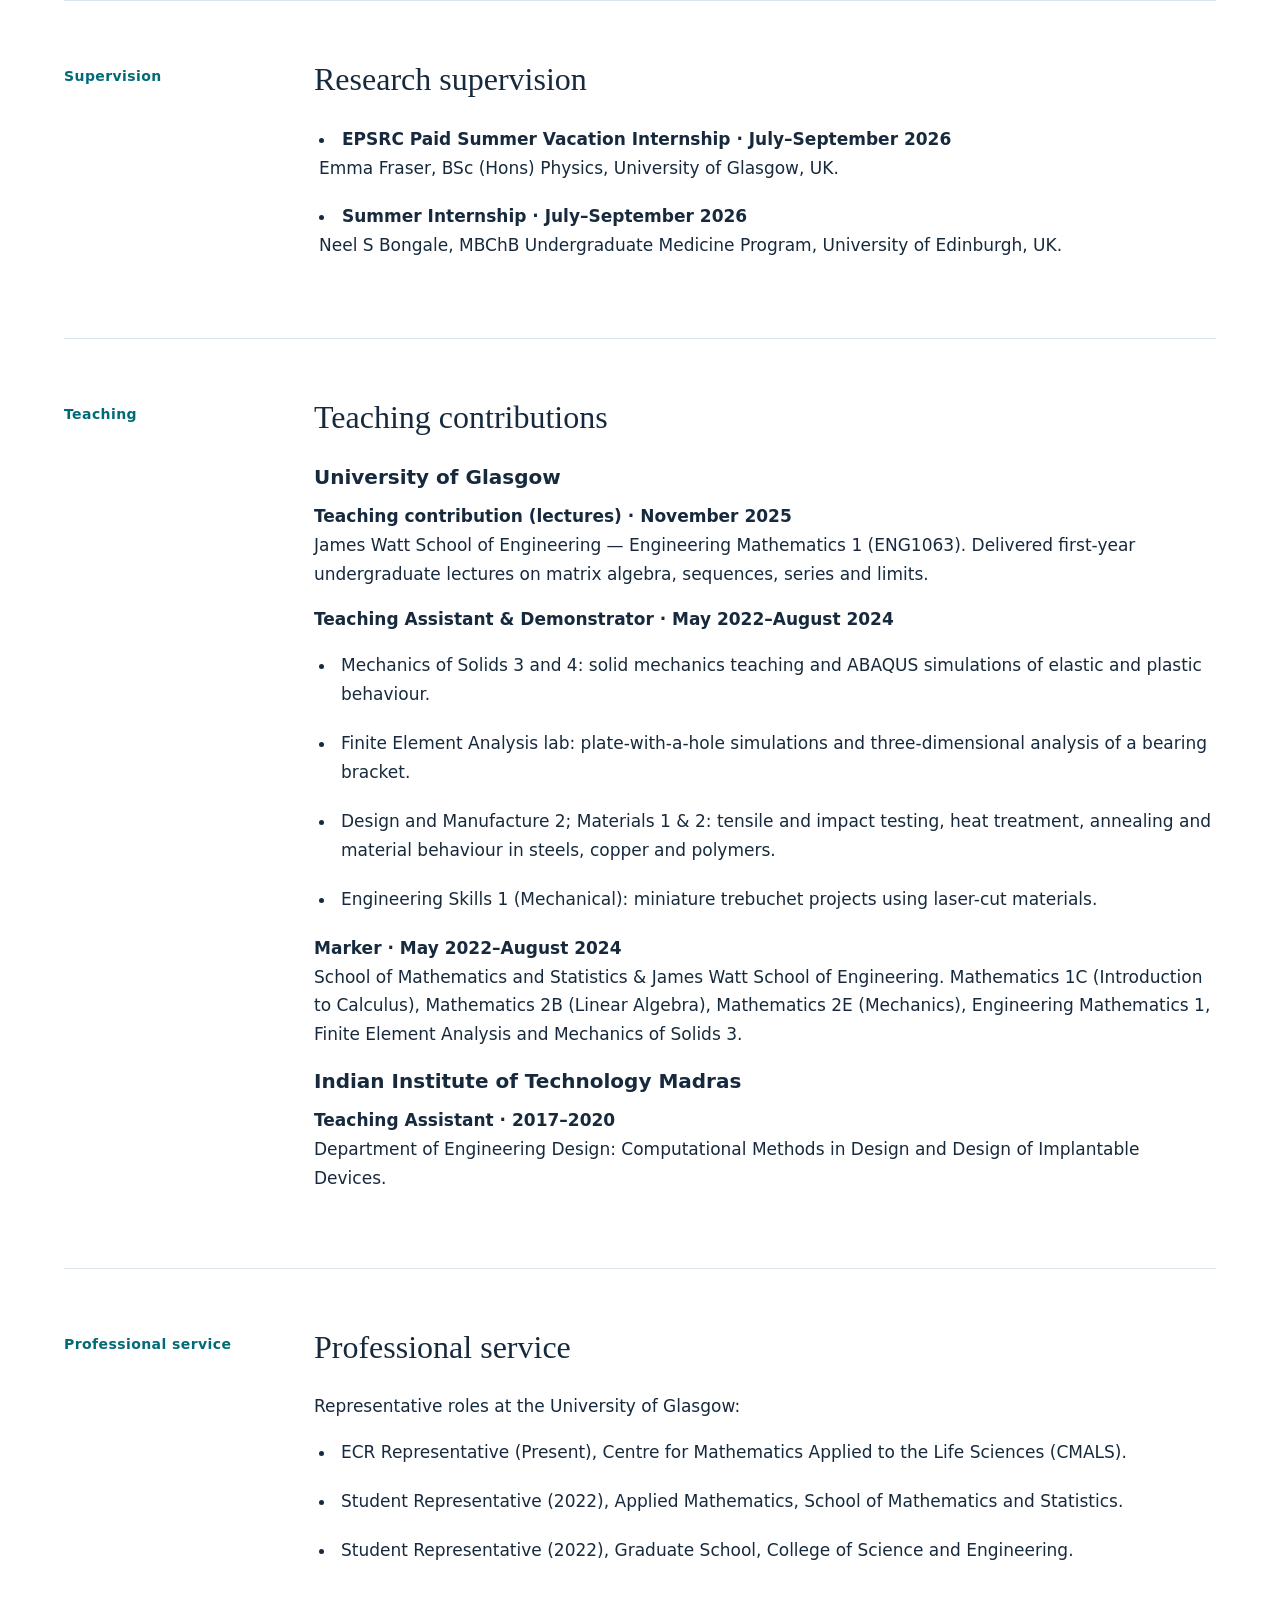
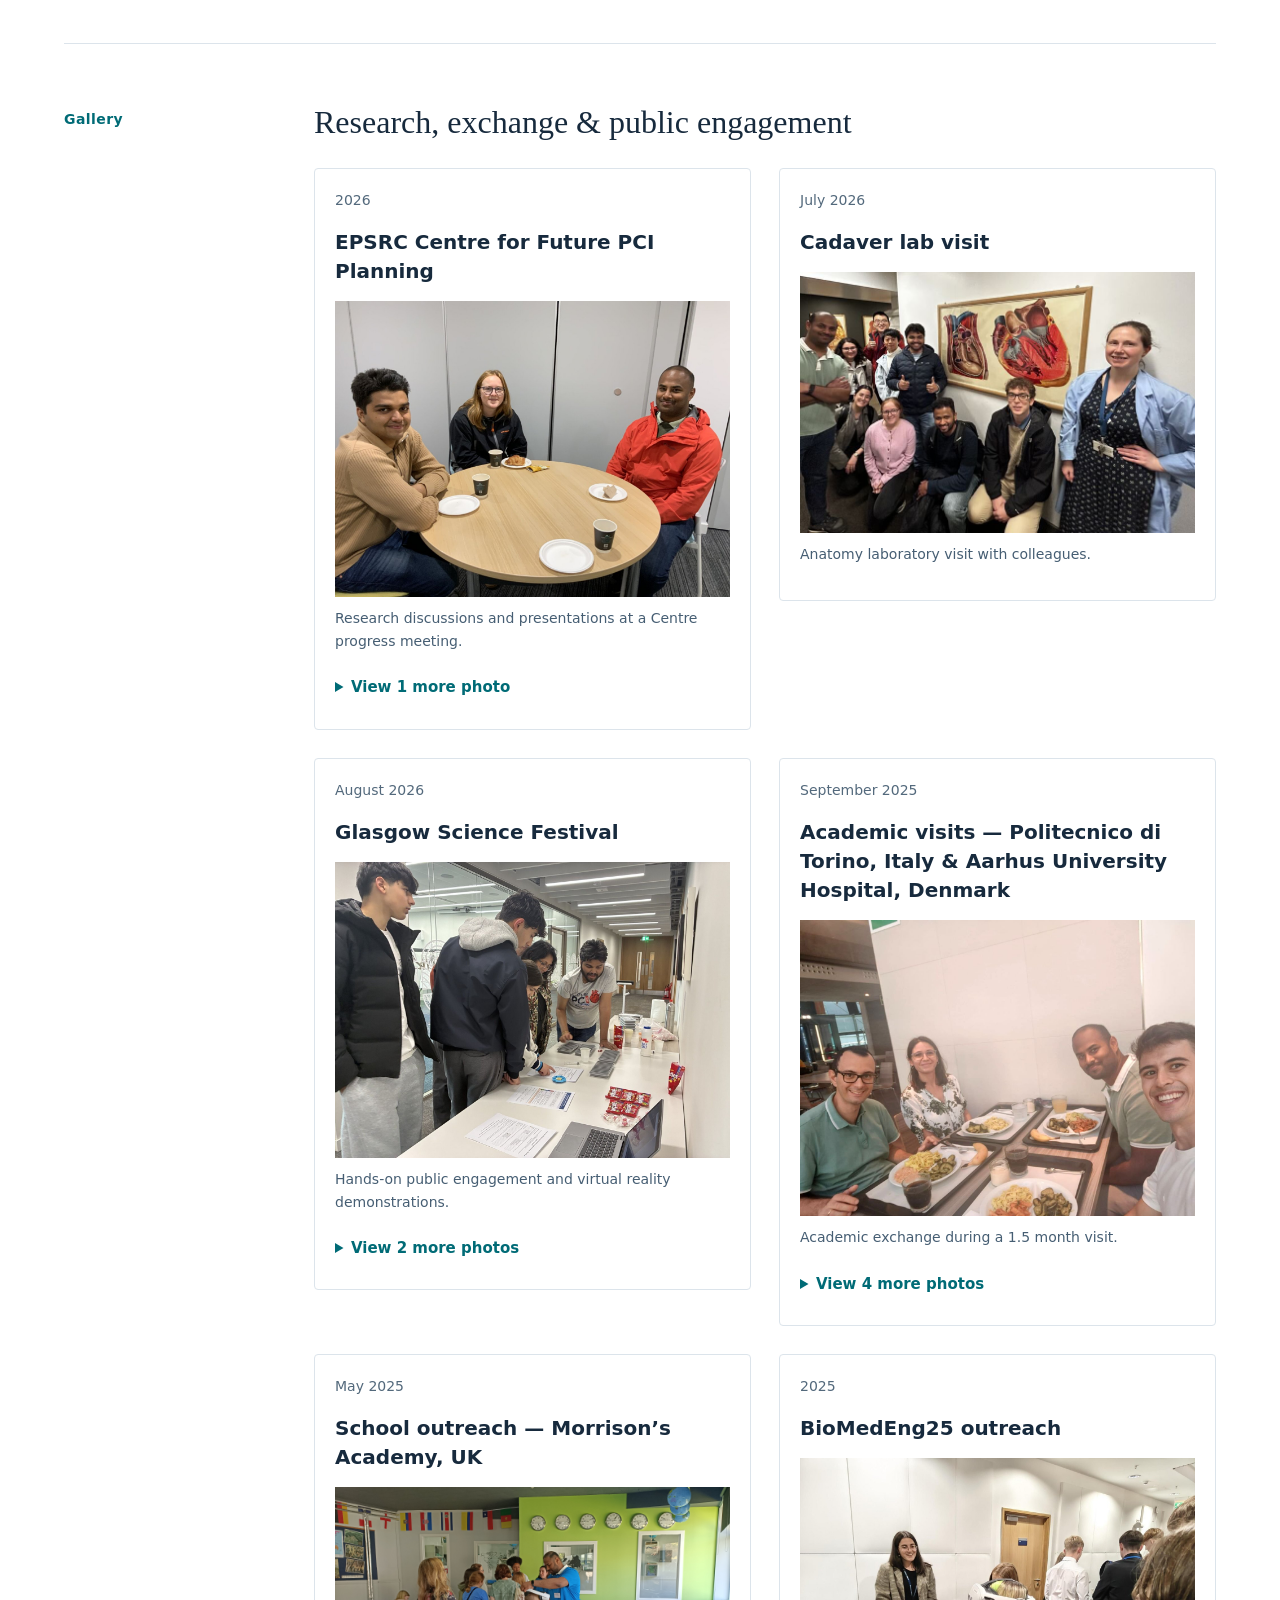
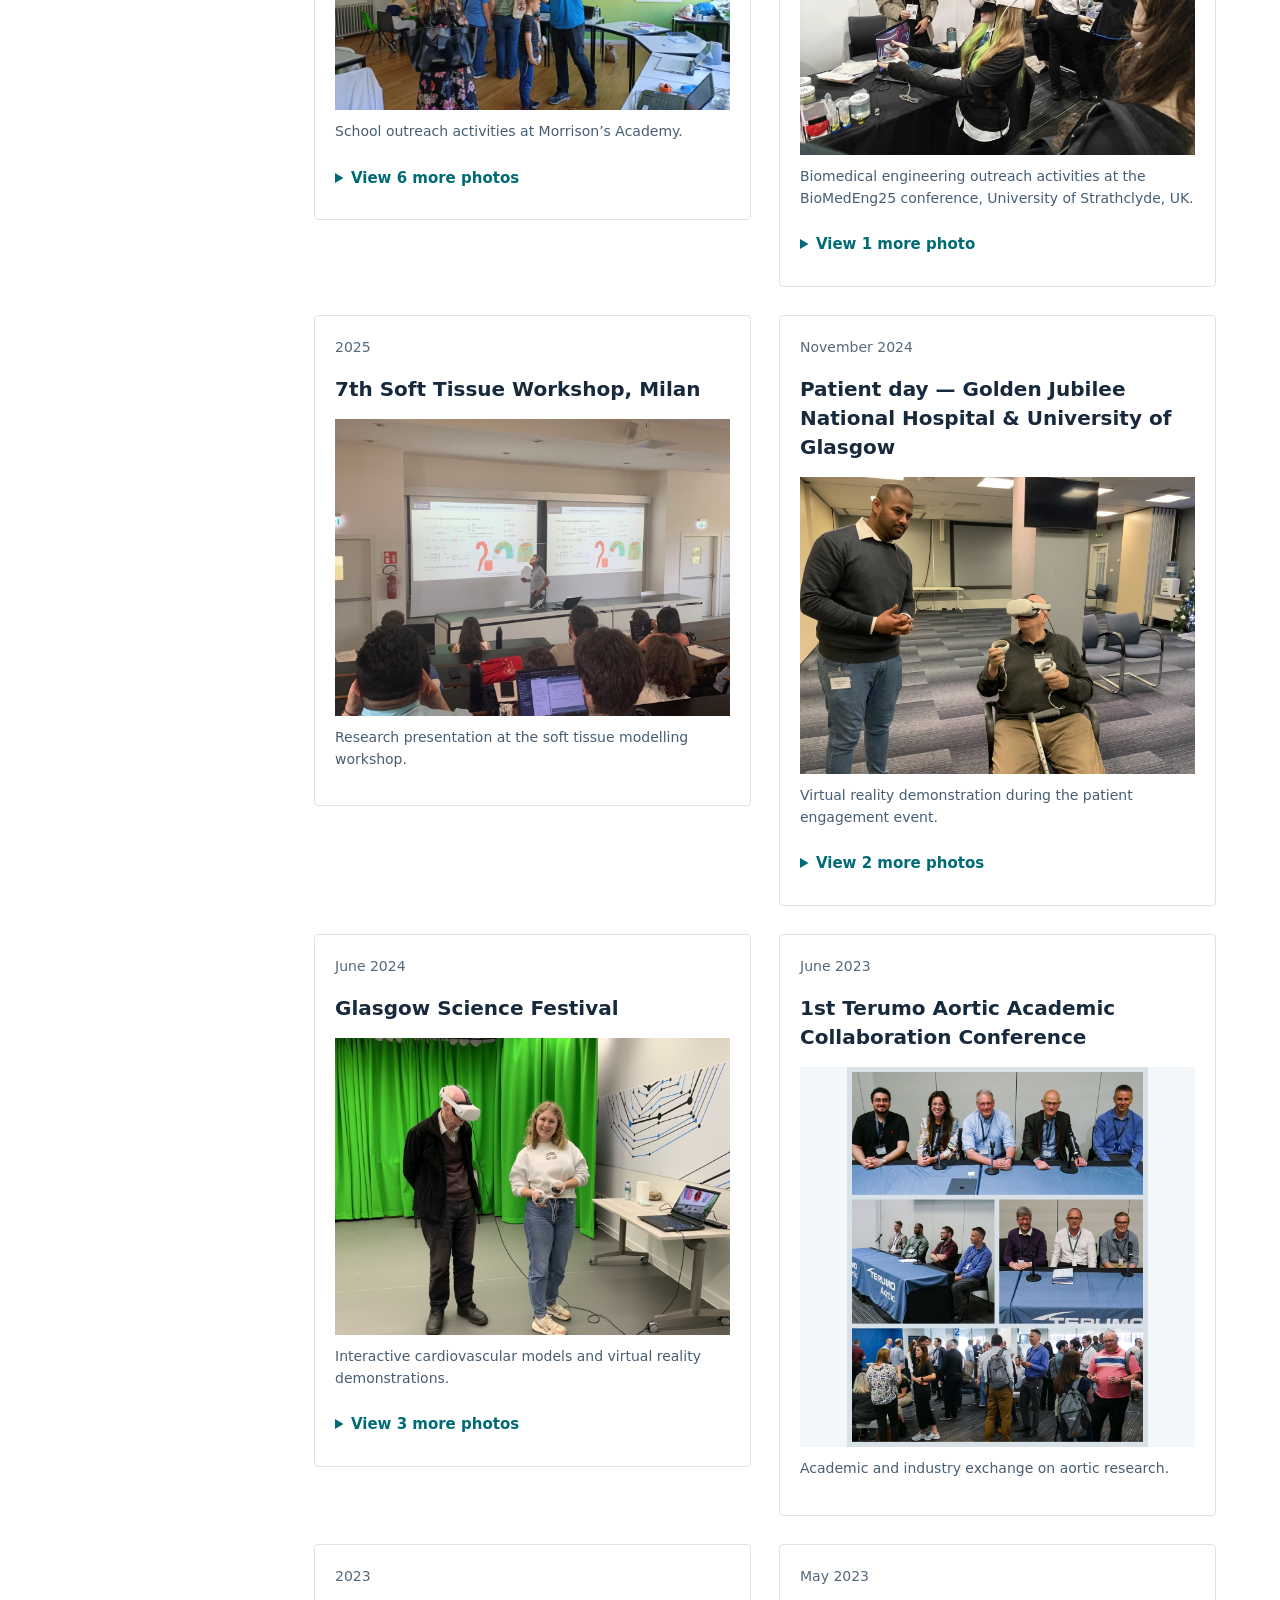
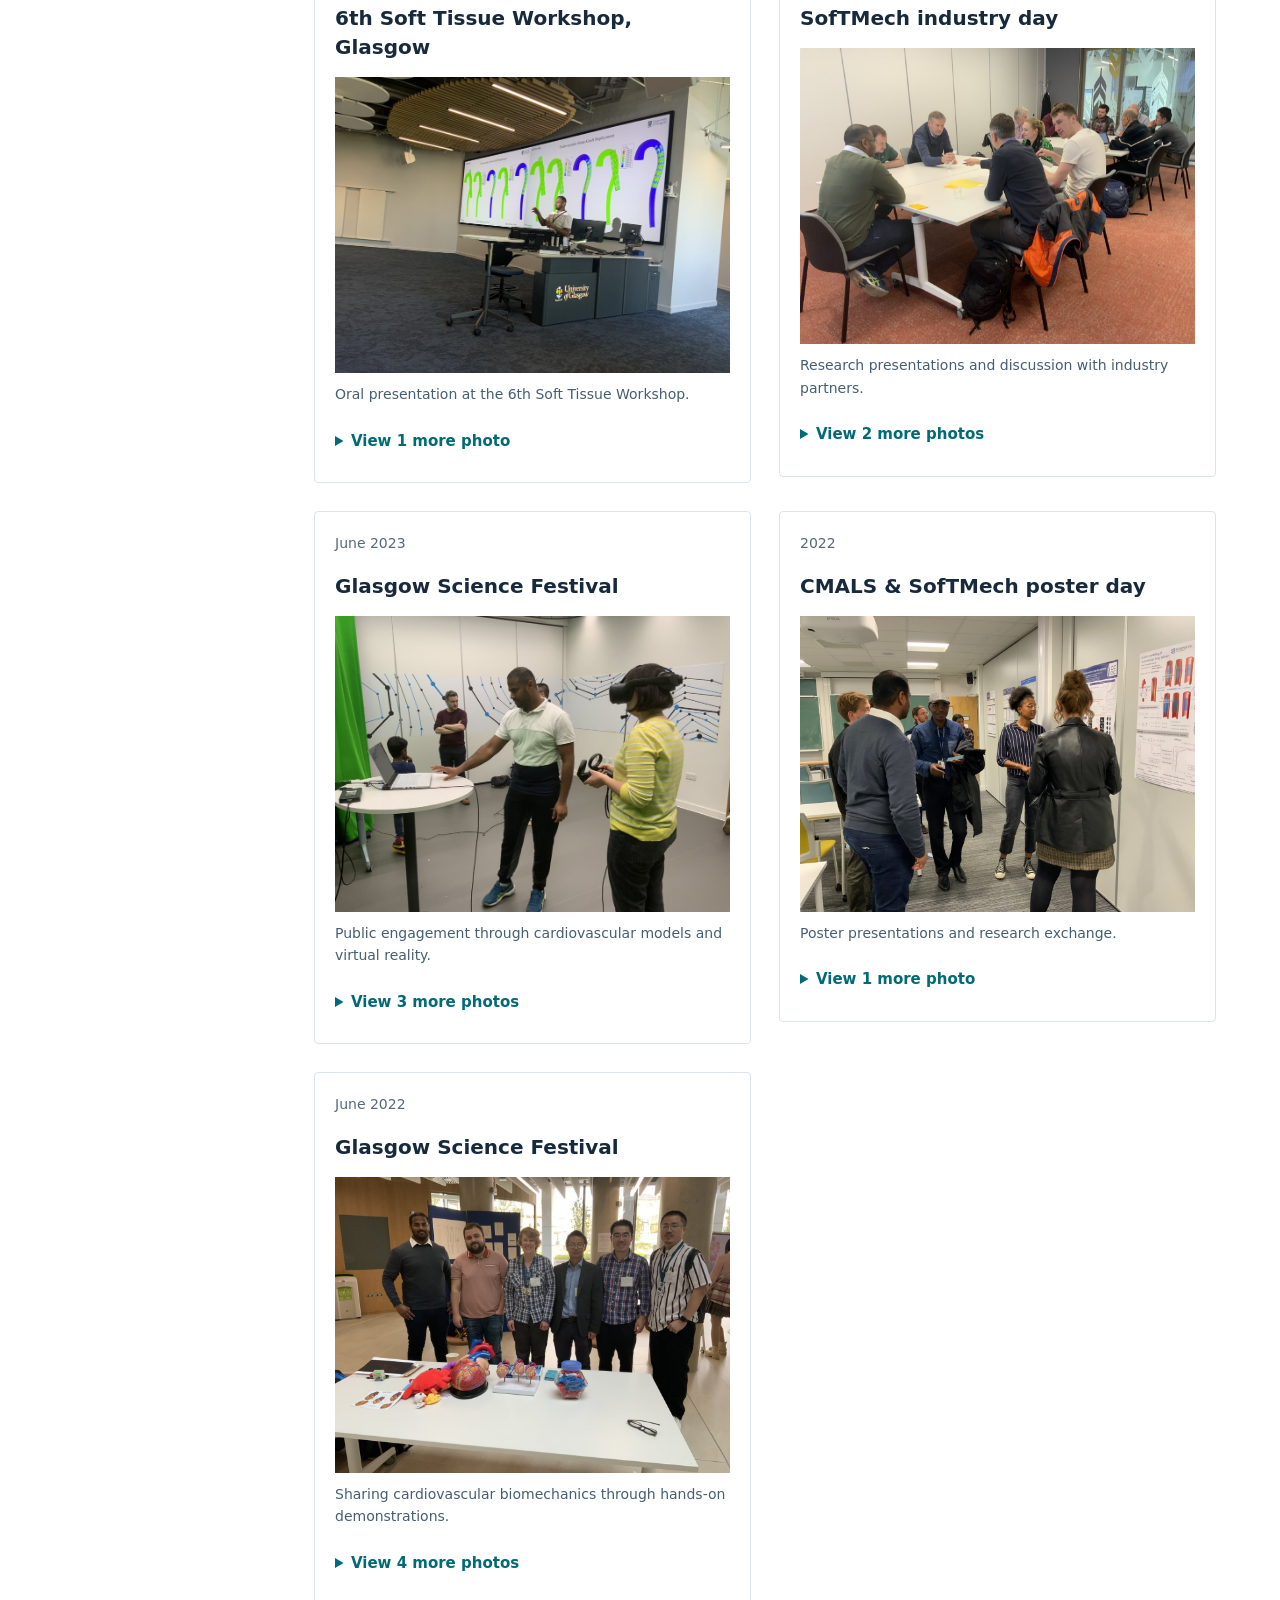
==== commit 22df0fcc: "Update index.html" ====
--- a/index.html
+++ b/index.html
@@ -117,8 +117,7 @@
       <p class="eyebrow">COMPUTATIONAL CARDIOVASCULAR BIOMECHANICS</p>
       <h1>Dr Sathish Kumar<br>Marimuthu</h1>
       <p class="lead">
-        Patient-specific mechanics.<br>
-        Cardiovascular tissues and devices.
+        Mechanics & Applied Mathematics.
       </p>
       <p class="hero-detail">
         Research Associate (Biomedical Engineering) · University of Glasgow<br>
@@ -137,14 +136,16 @@
       <span class="map-caption">RESEARCH CONNECTIONS</span>
       <div class="map-node">Clinical imaging</div>
       <div class="map-line"></div>
-      <div class="map-node">Patient-specific mechanics</div>
+      <div class="map-node">Computational Mechanics</div>
       <div class="map-branches">
-        <span>Tissue adaptation</span>
-        <span>Device interaction</span>
+        <span>Device-vessel interaction</span>
+        <span>Damage</span>
+        <span>Vascular adaptation</span>
       </div>
       <div class="map-line"></div>
-      <div class="map-node">Cardiovascular emulation</div>
-      <p>Imaging · finite elements · growth &amp; remodelling</p>
+      <div class="map-node">Emulators</div>
+      <div class="map-node">Parameter Inference</div>
+      <div class="map-node">Uncertainity Quantification</div>
     </aside>
   </div>
 
@@ -876,16 +877,12 @@
     <div class="section-label">Contact</div>
     <div class="section-content">
       <h2>Research &amp; collaboration enquiries</h2>
-      <p>
-        Research Associate (Biomedical Engineering)<br>
-        James Watt School of Engineering, University of Glasgow
-      </p>
       <a class="button"
          href="mailto:SathishKumar.Marimuthu@glasgow.ac.uk">
         SathishKumar.Marimuthu@glasgow.ac.uk
       </a>
       <p>
-        Level 3, Pearce Lodge<br>
+        Pearce Lodge<br>
         University Avenue, Glasgow, Scotland, G12 8QQ, United Kingdom
       </p>
     </div>
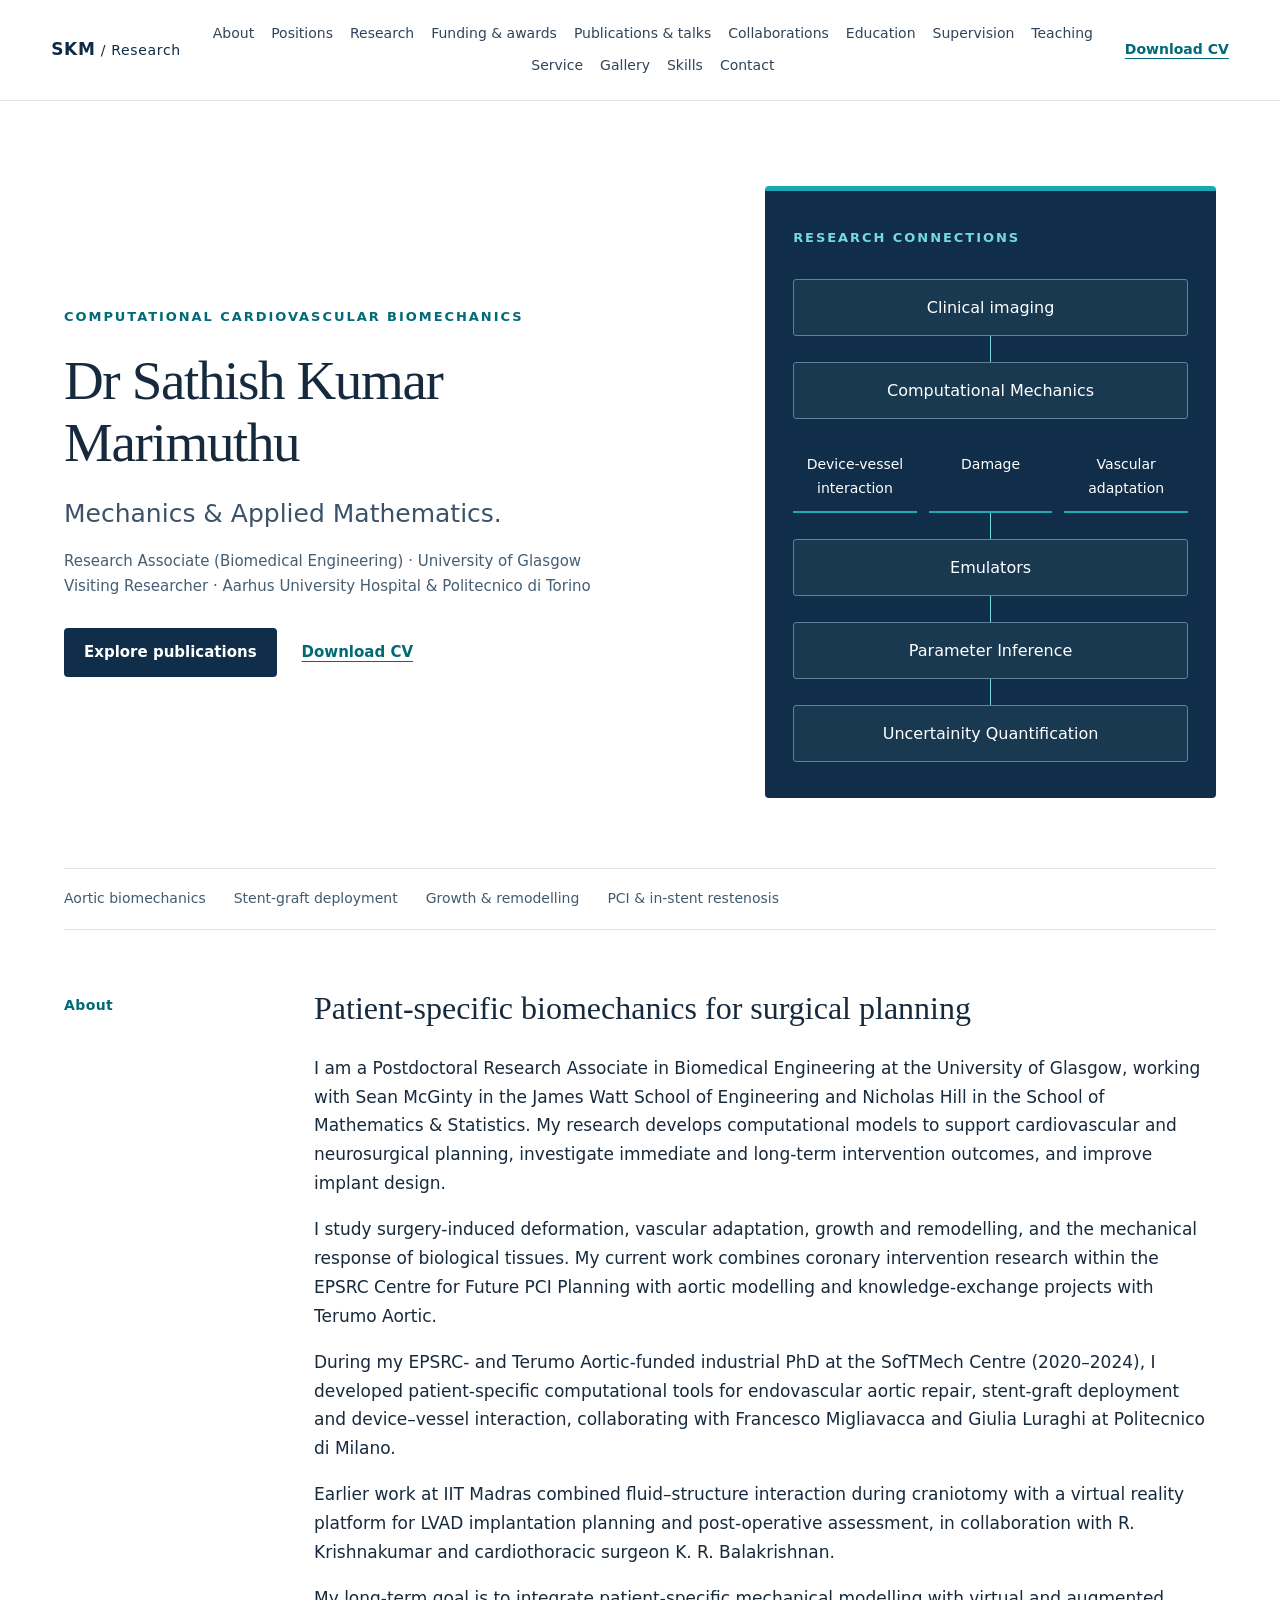
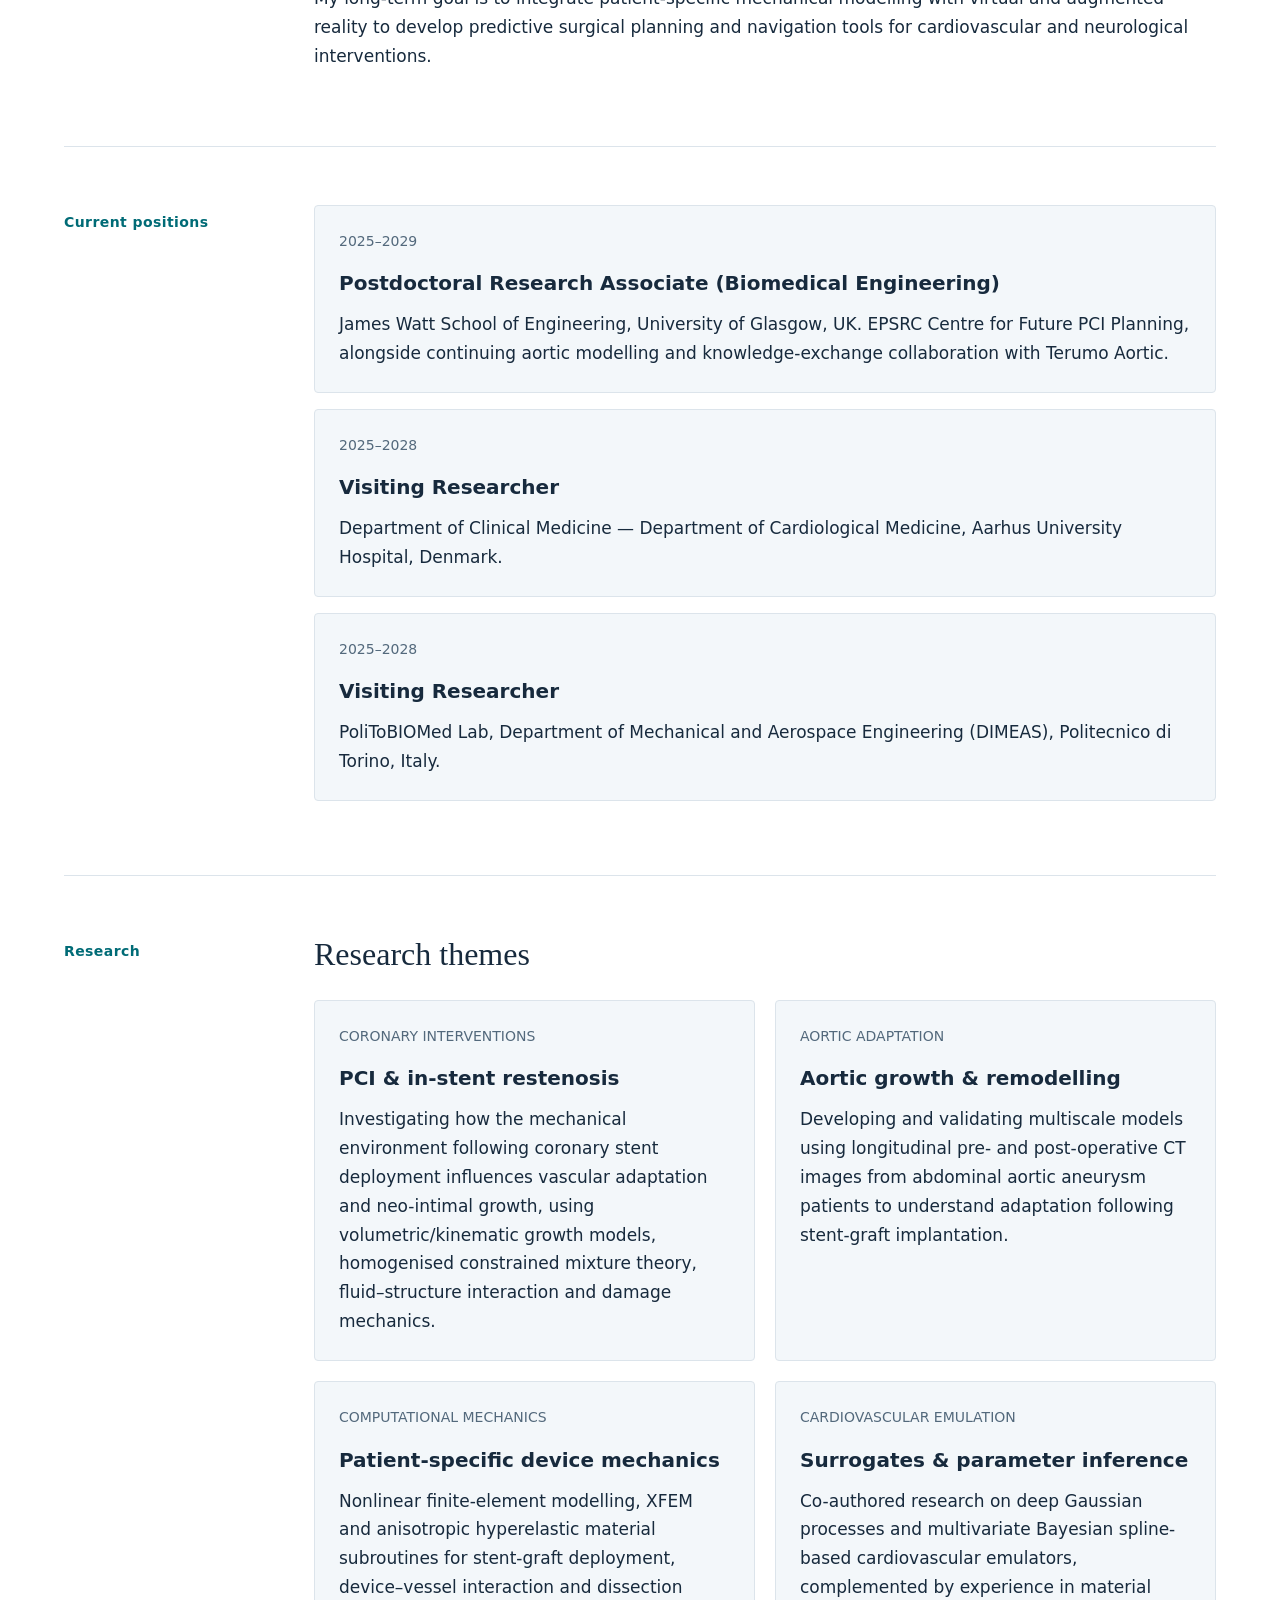
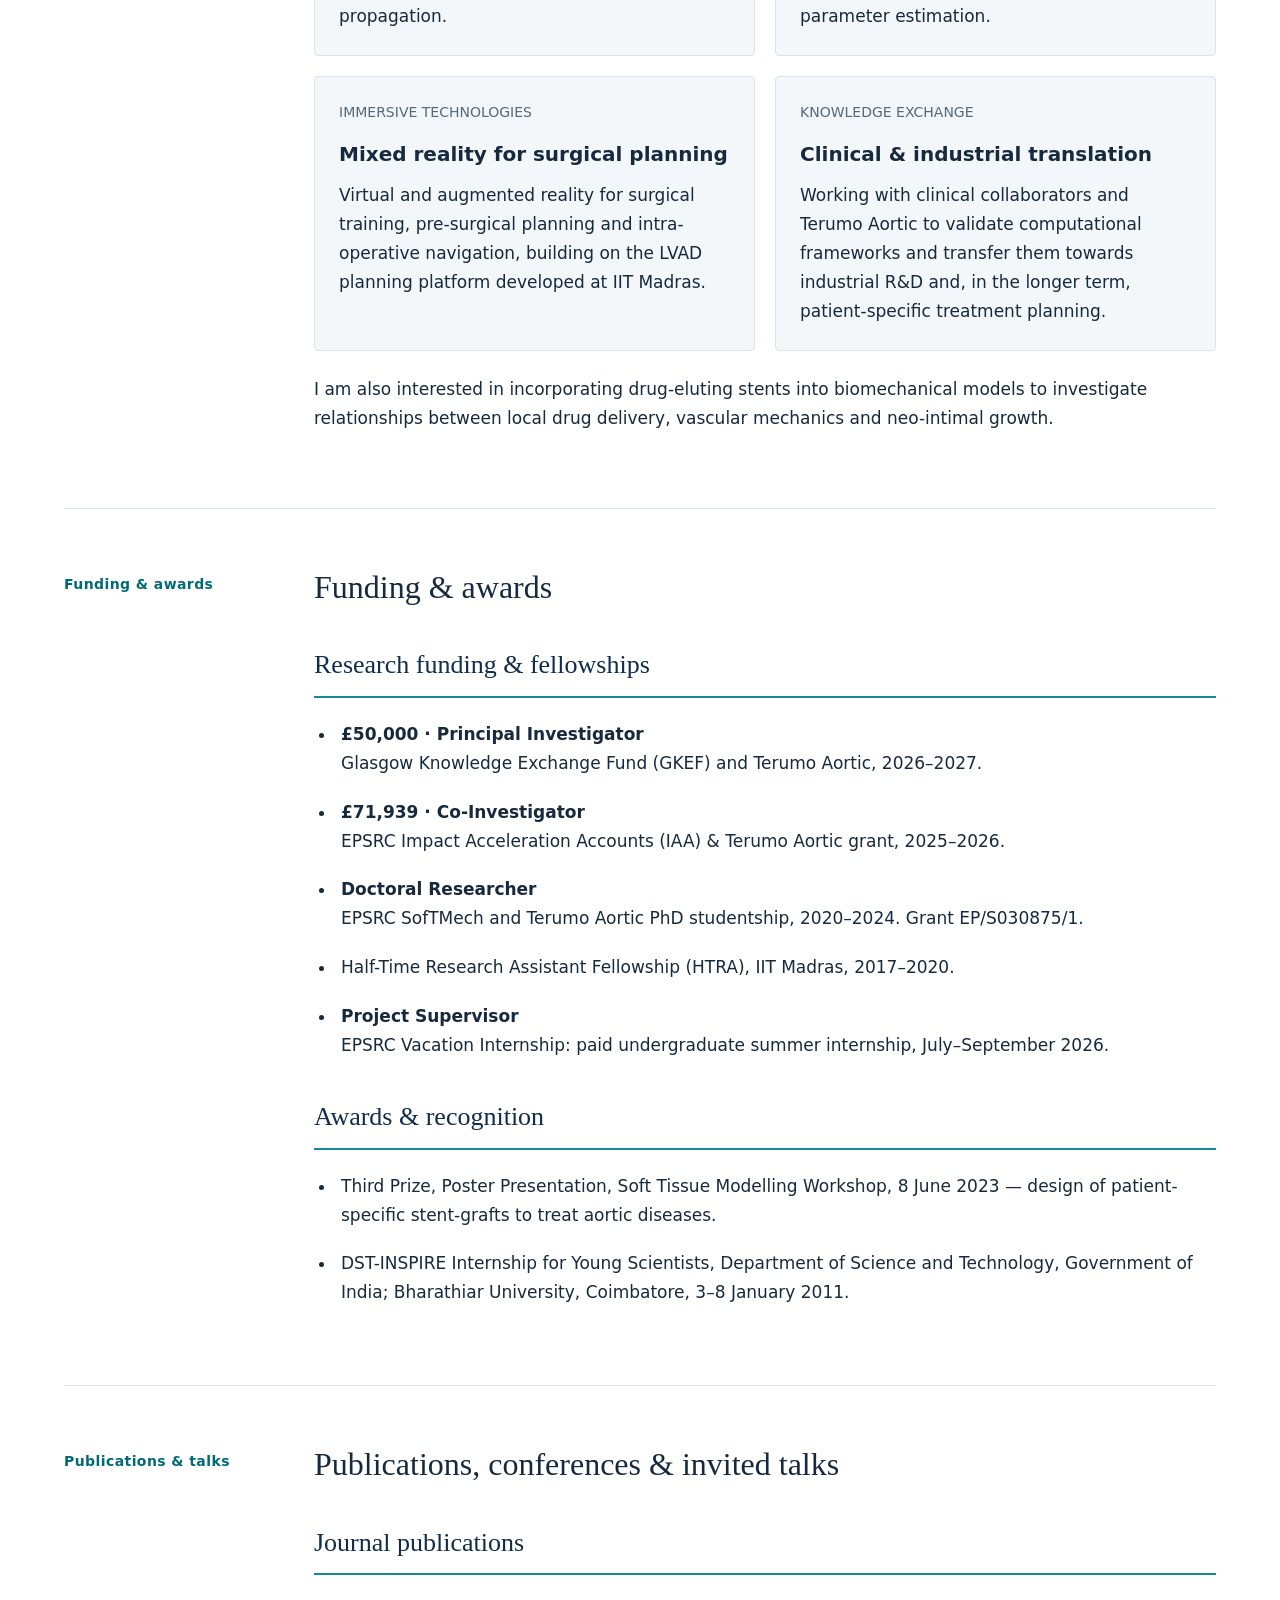
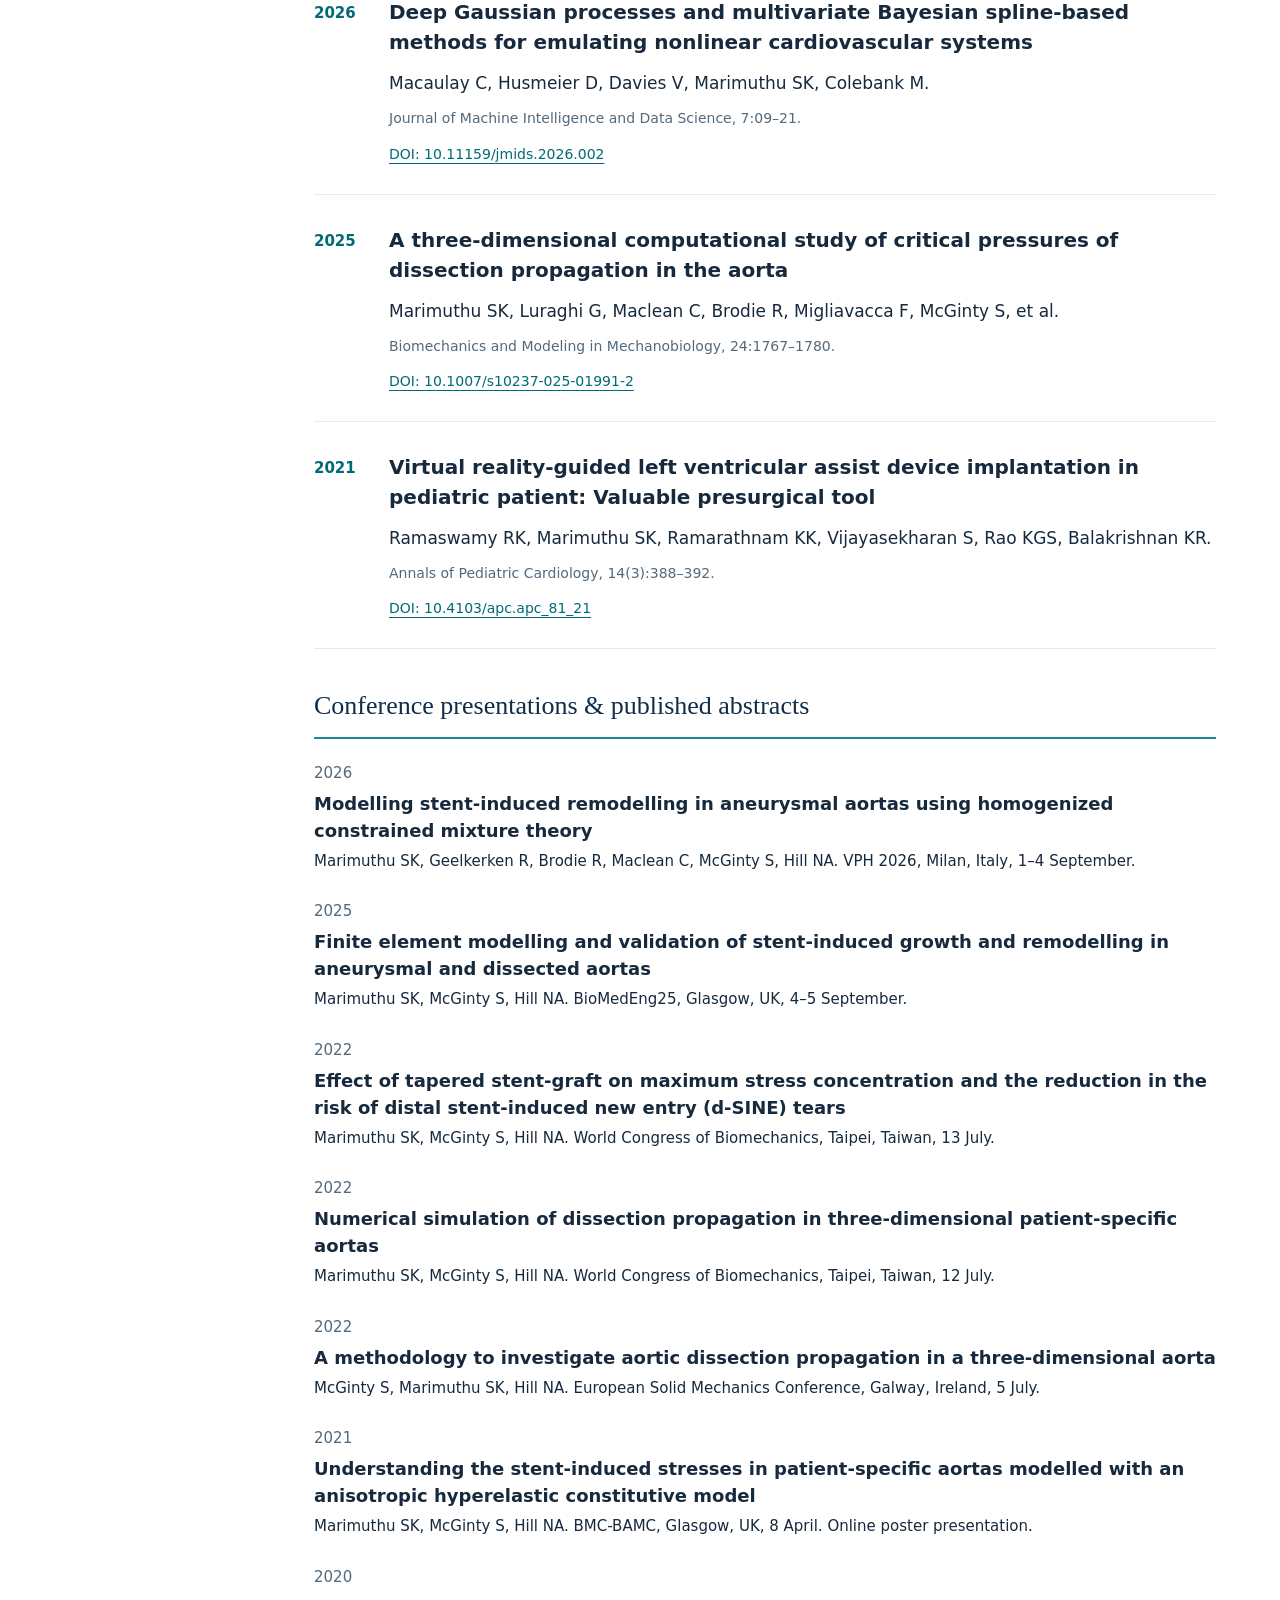
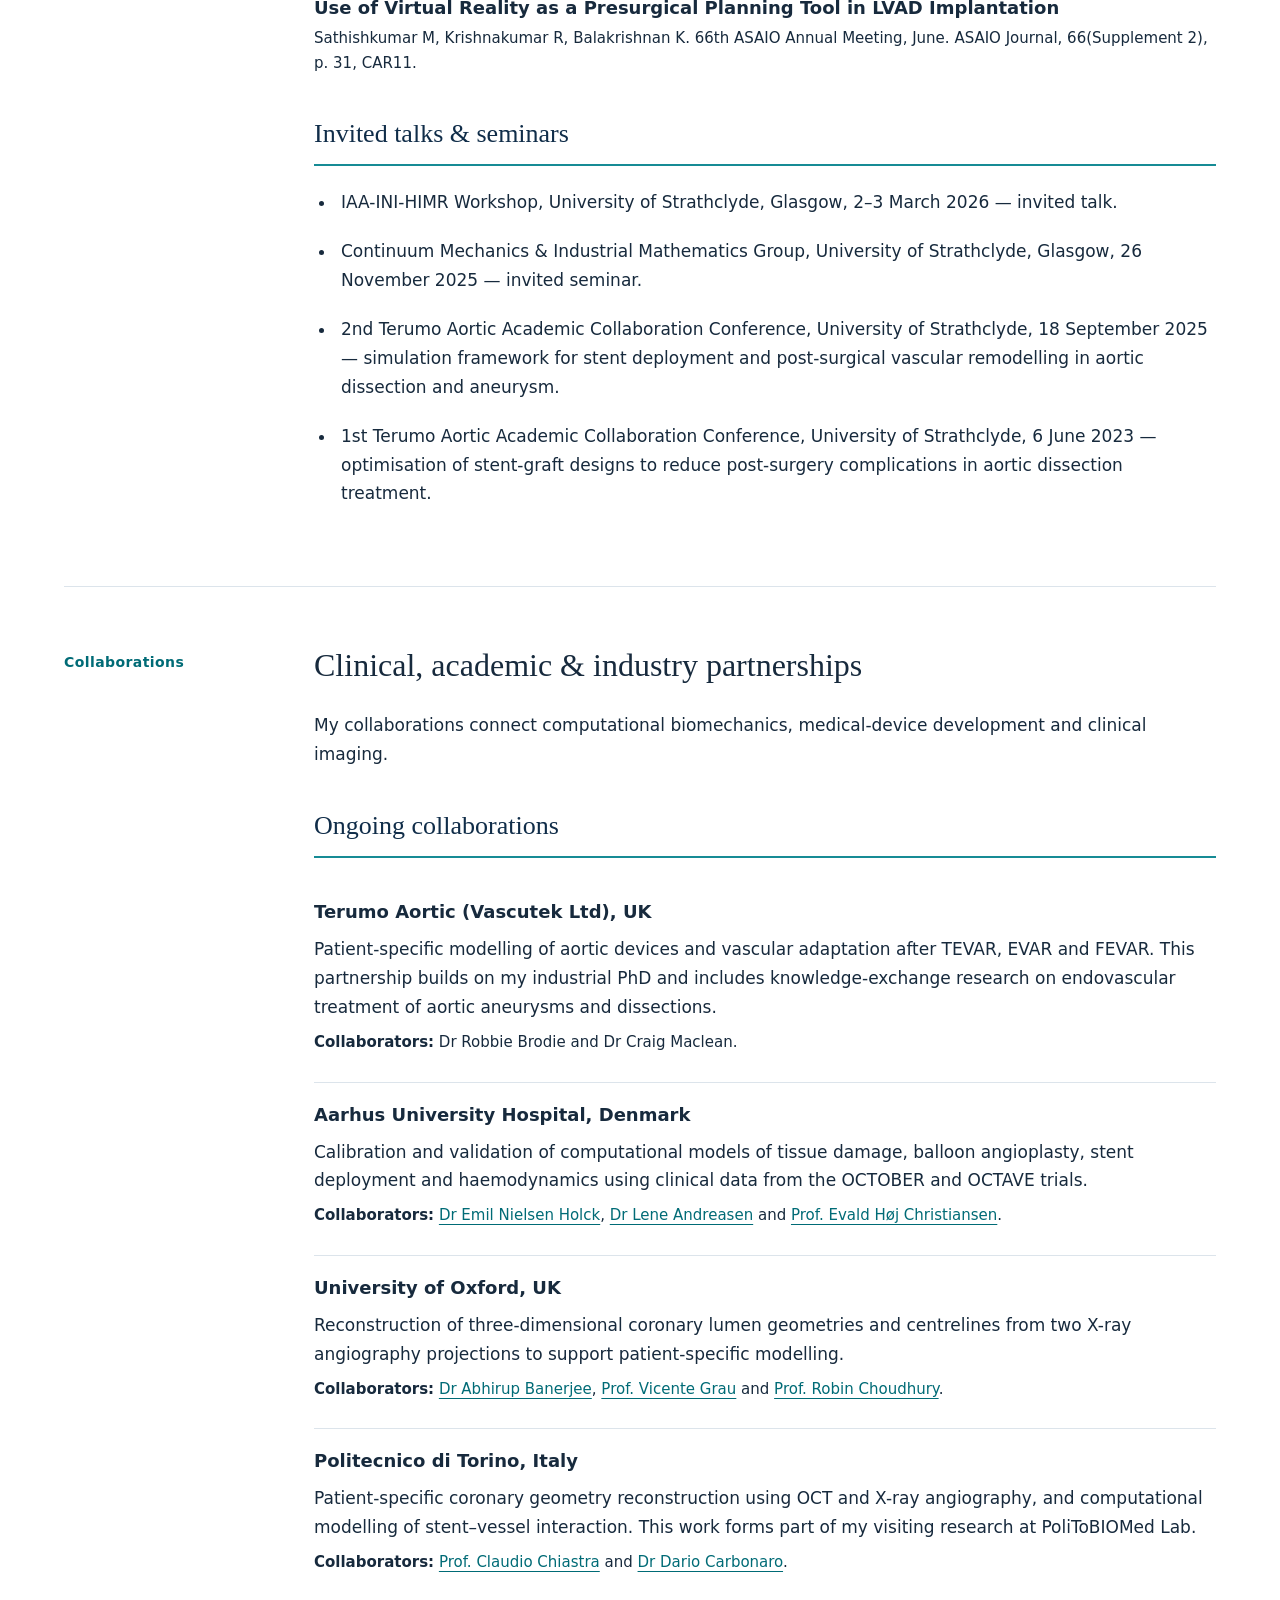
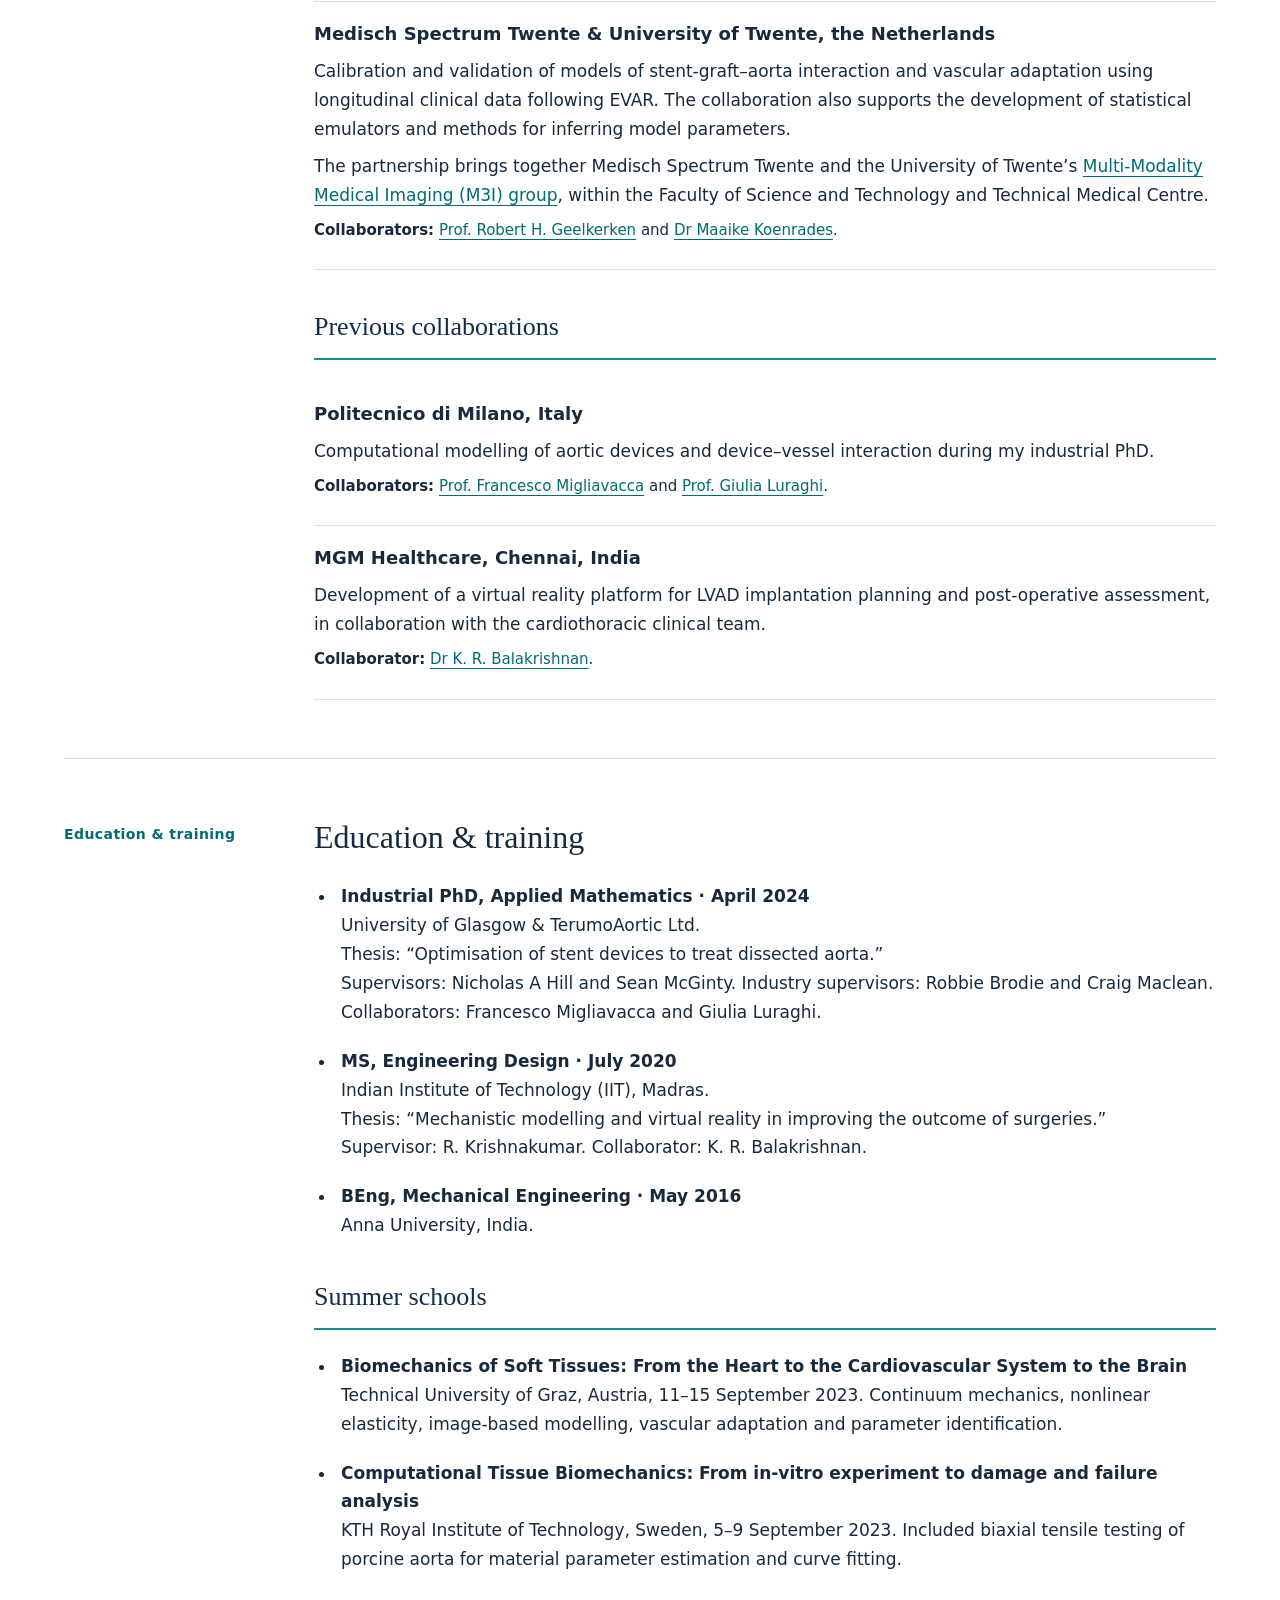
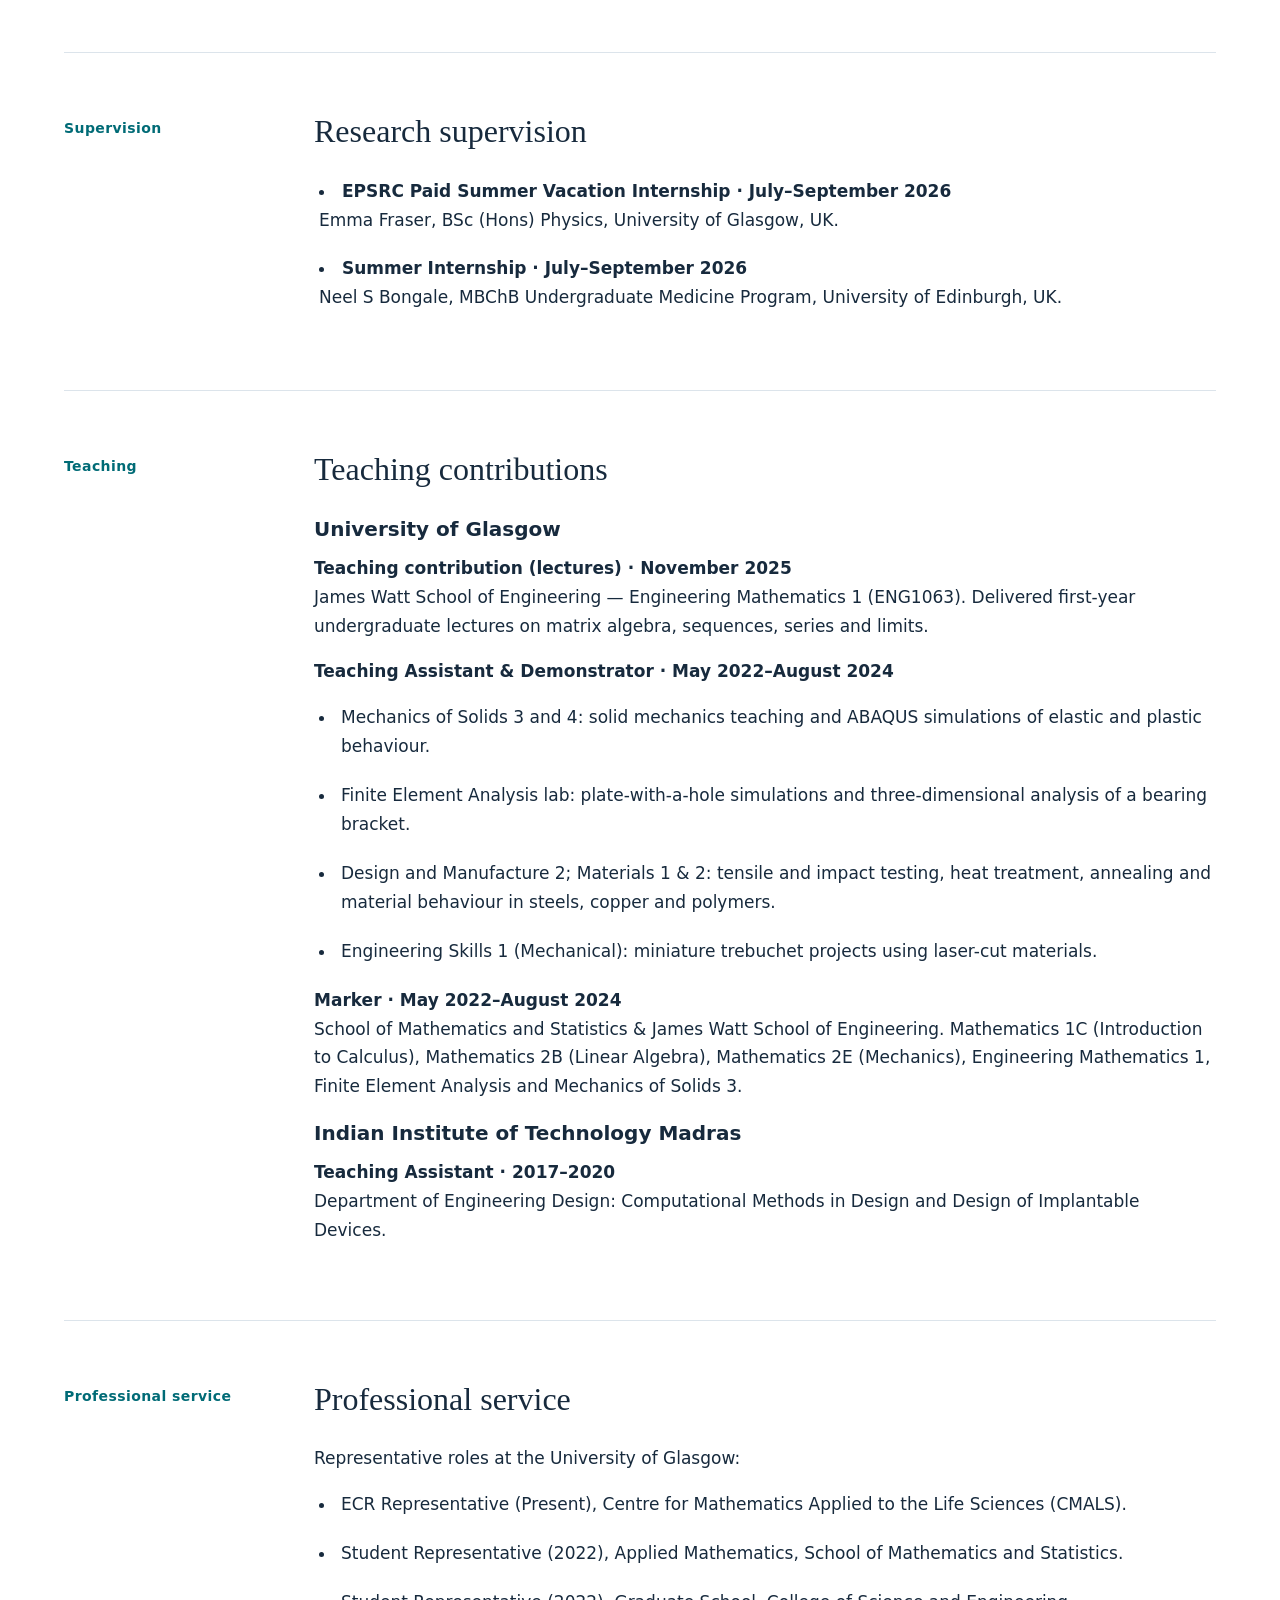
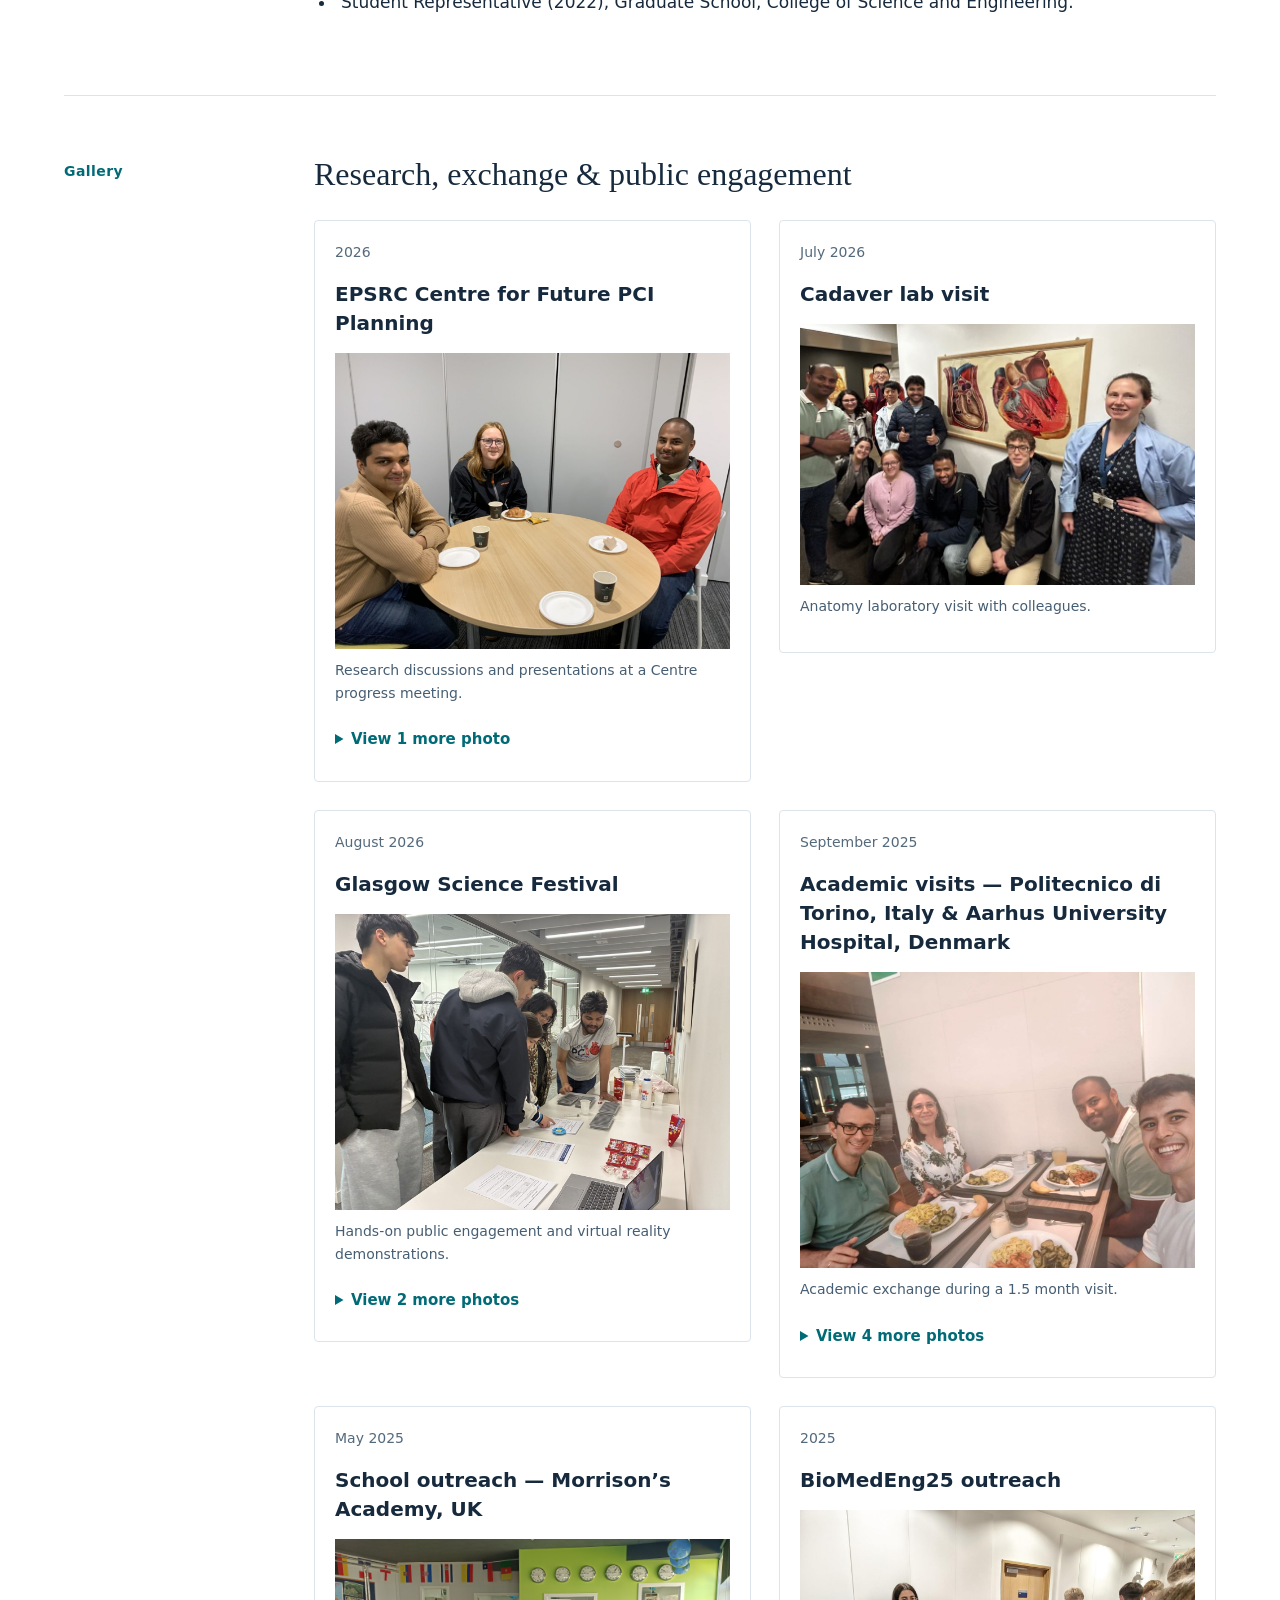
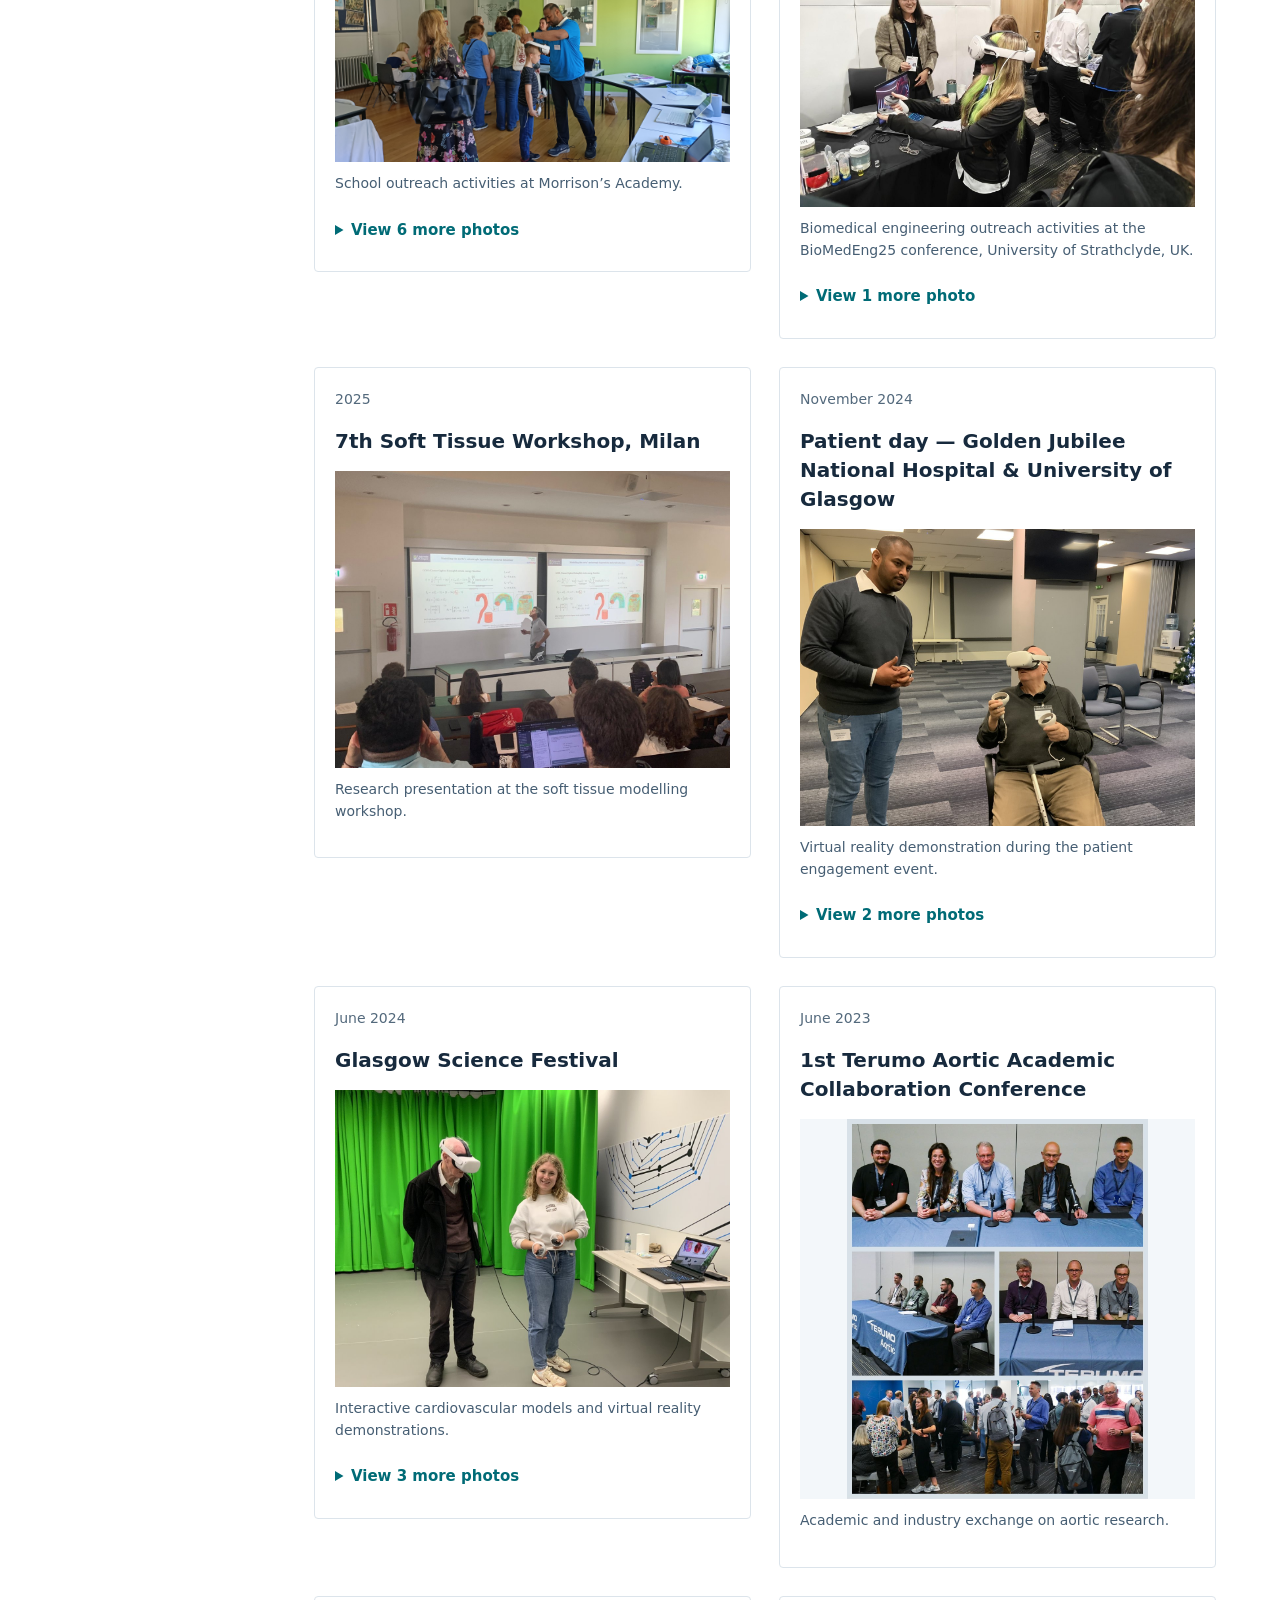
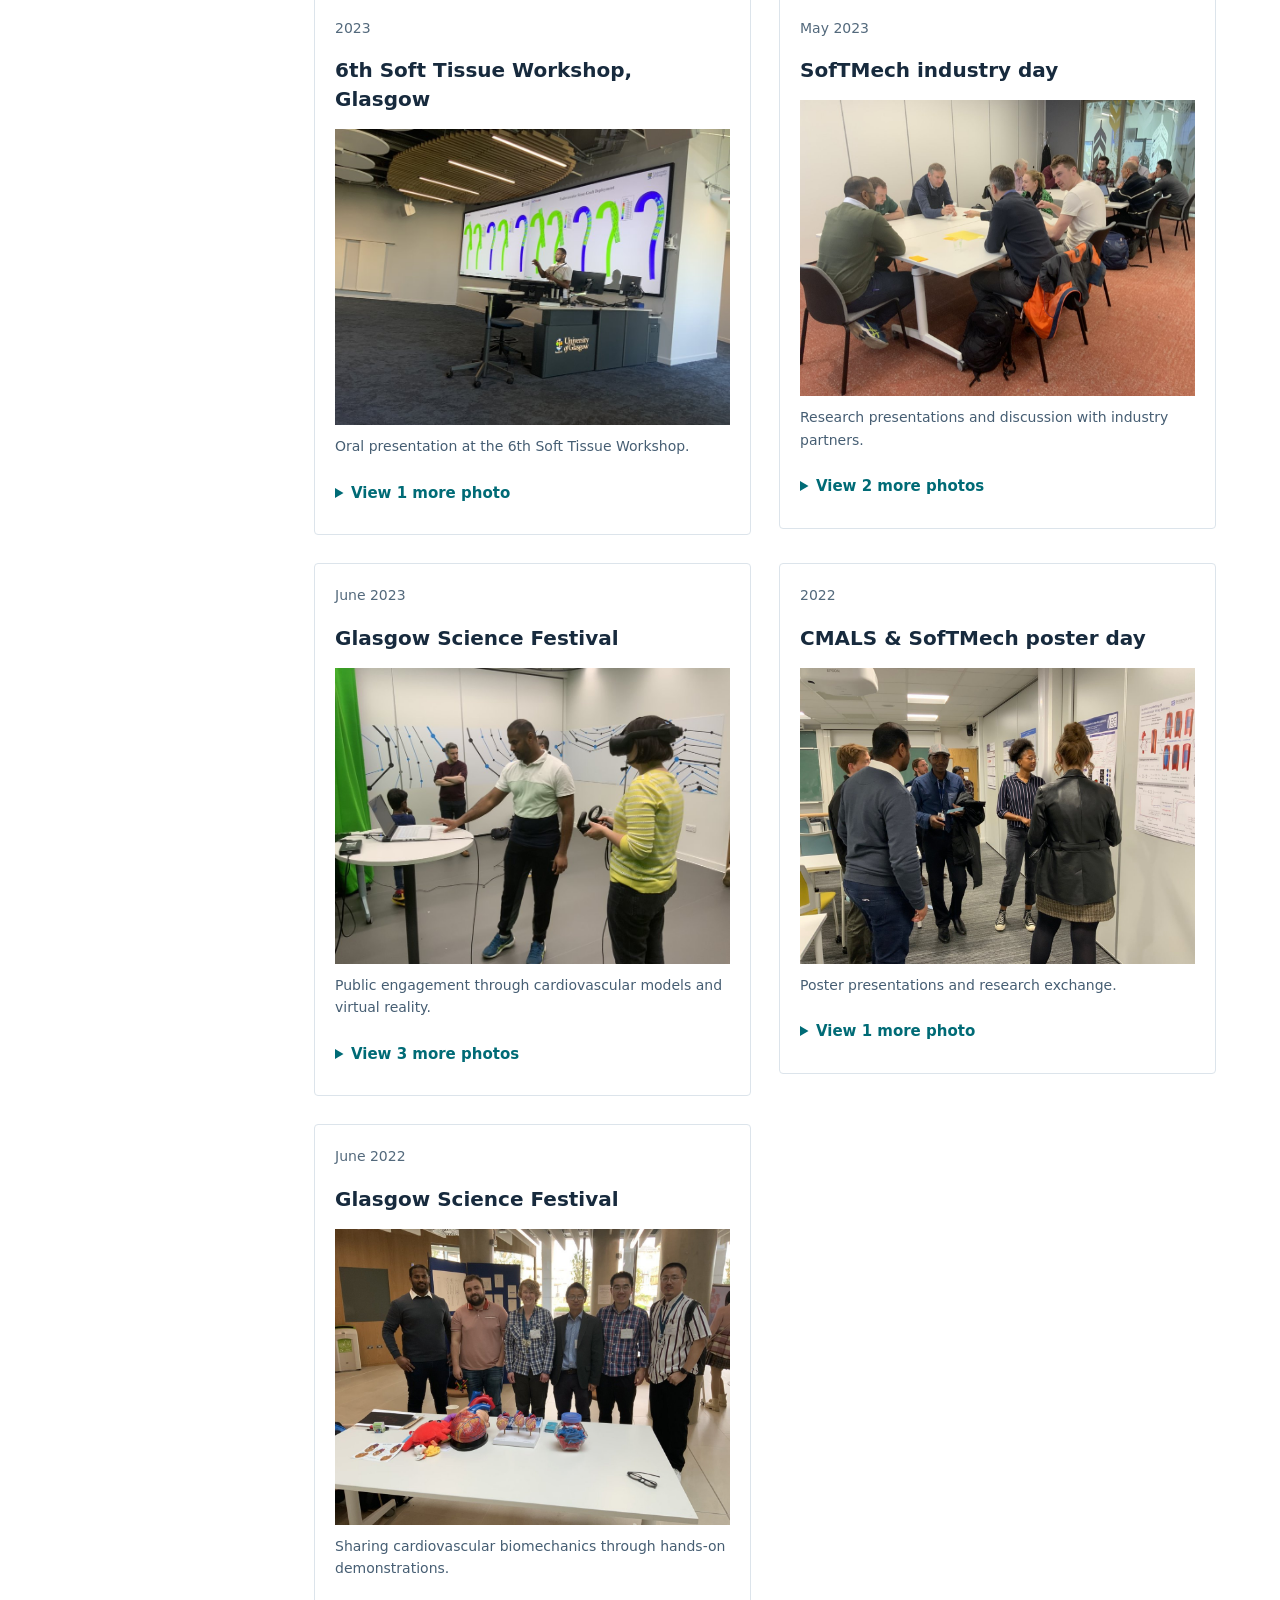
==== commit c85e7645: "Update index.html" ====
--- a/index.html
+++ b/index.html
@@ -143,8 +143,10 @@
         <span>Vascular adaptation</span>
       </div>
       <div class="map-line"></div>
-      <div class="map-node">Emulators</div>
-      <div class="map-node">Parameter Inference</div>
+      <div class="map-node">Emulators</div>      
+      <div class="map-line"></div>
+      <div class="map-node">Parameter Inference</div>      
+      <div class="map-line"></div>
       <div class="map-node">Uncertainity Quantification</div>
     </aside>
   </div>
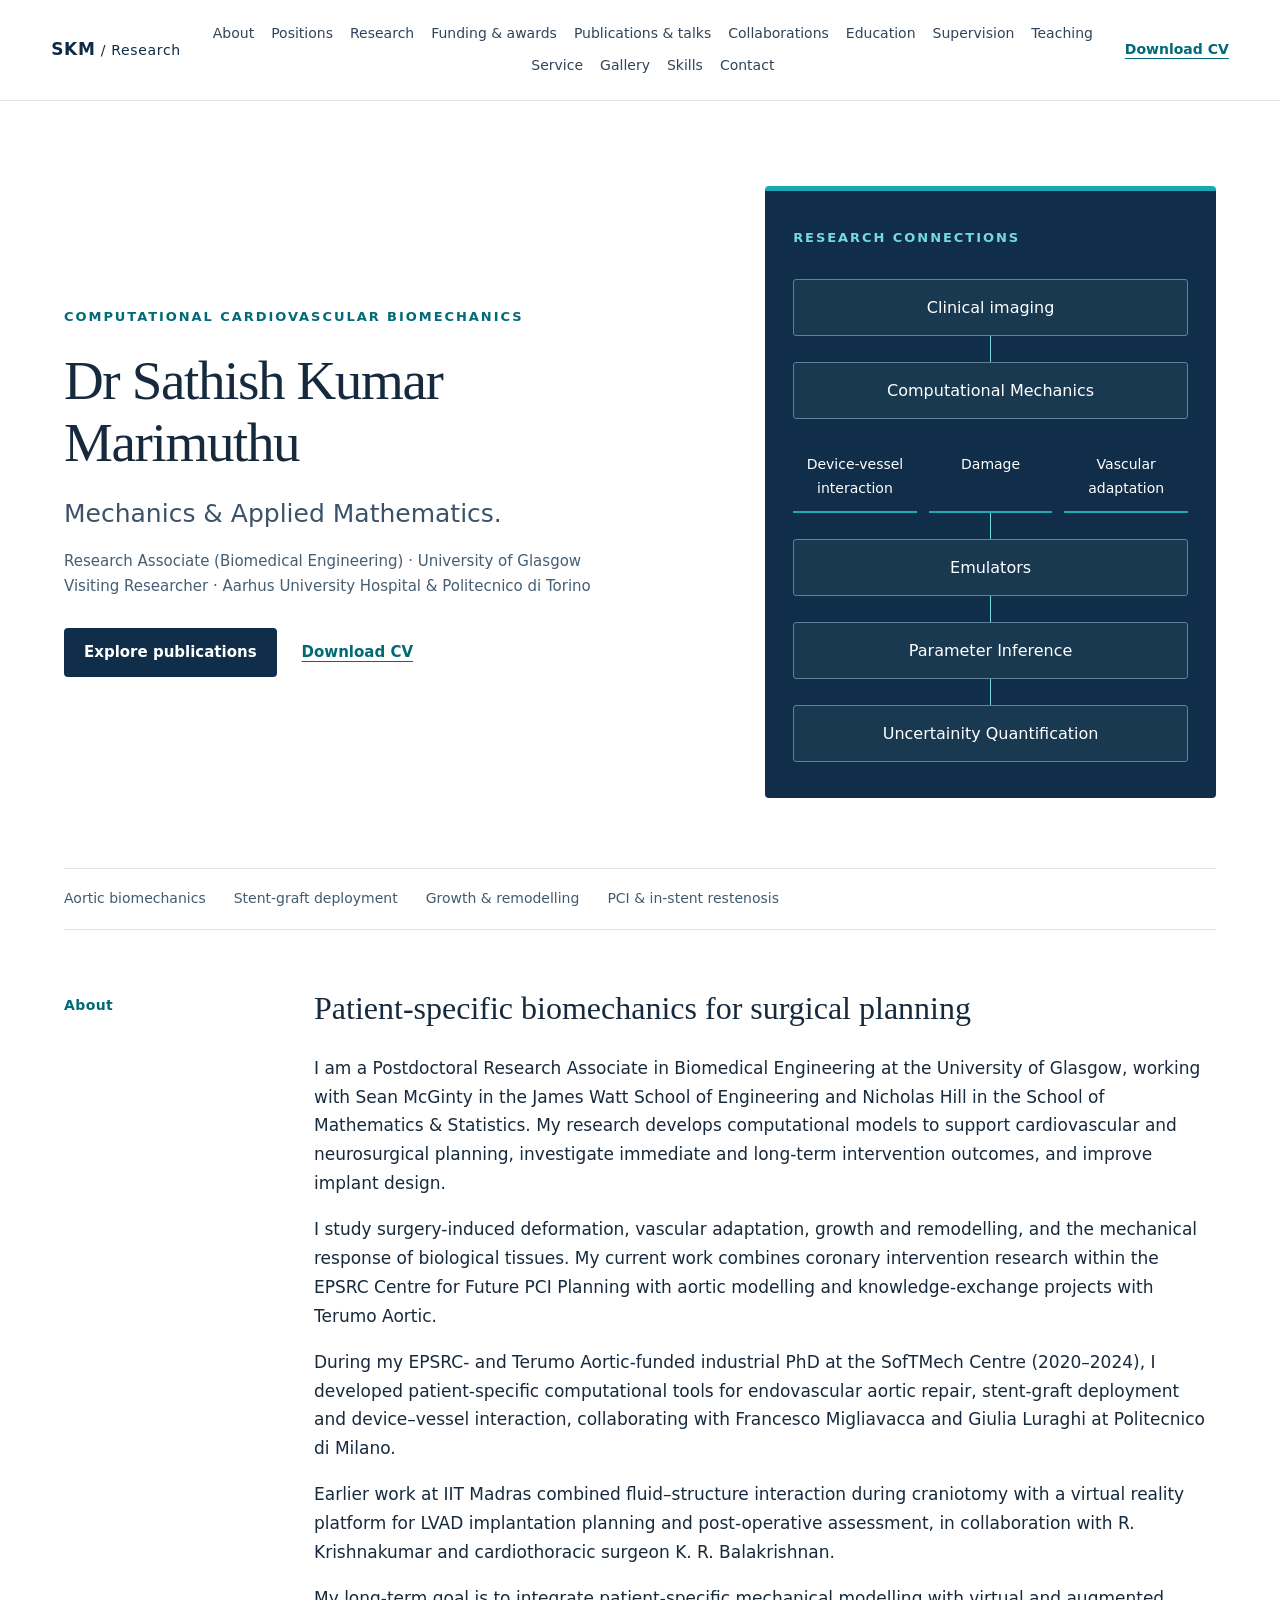
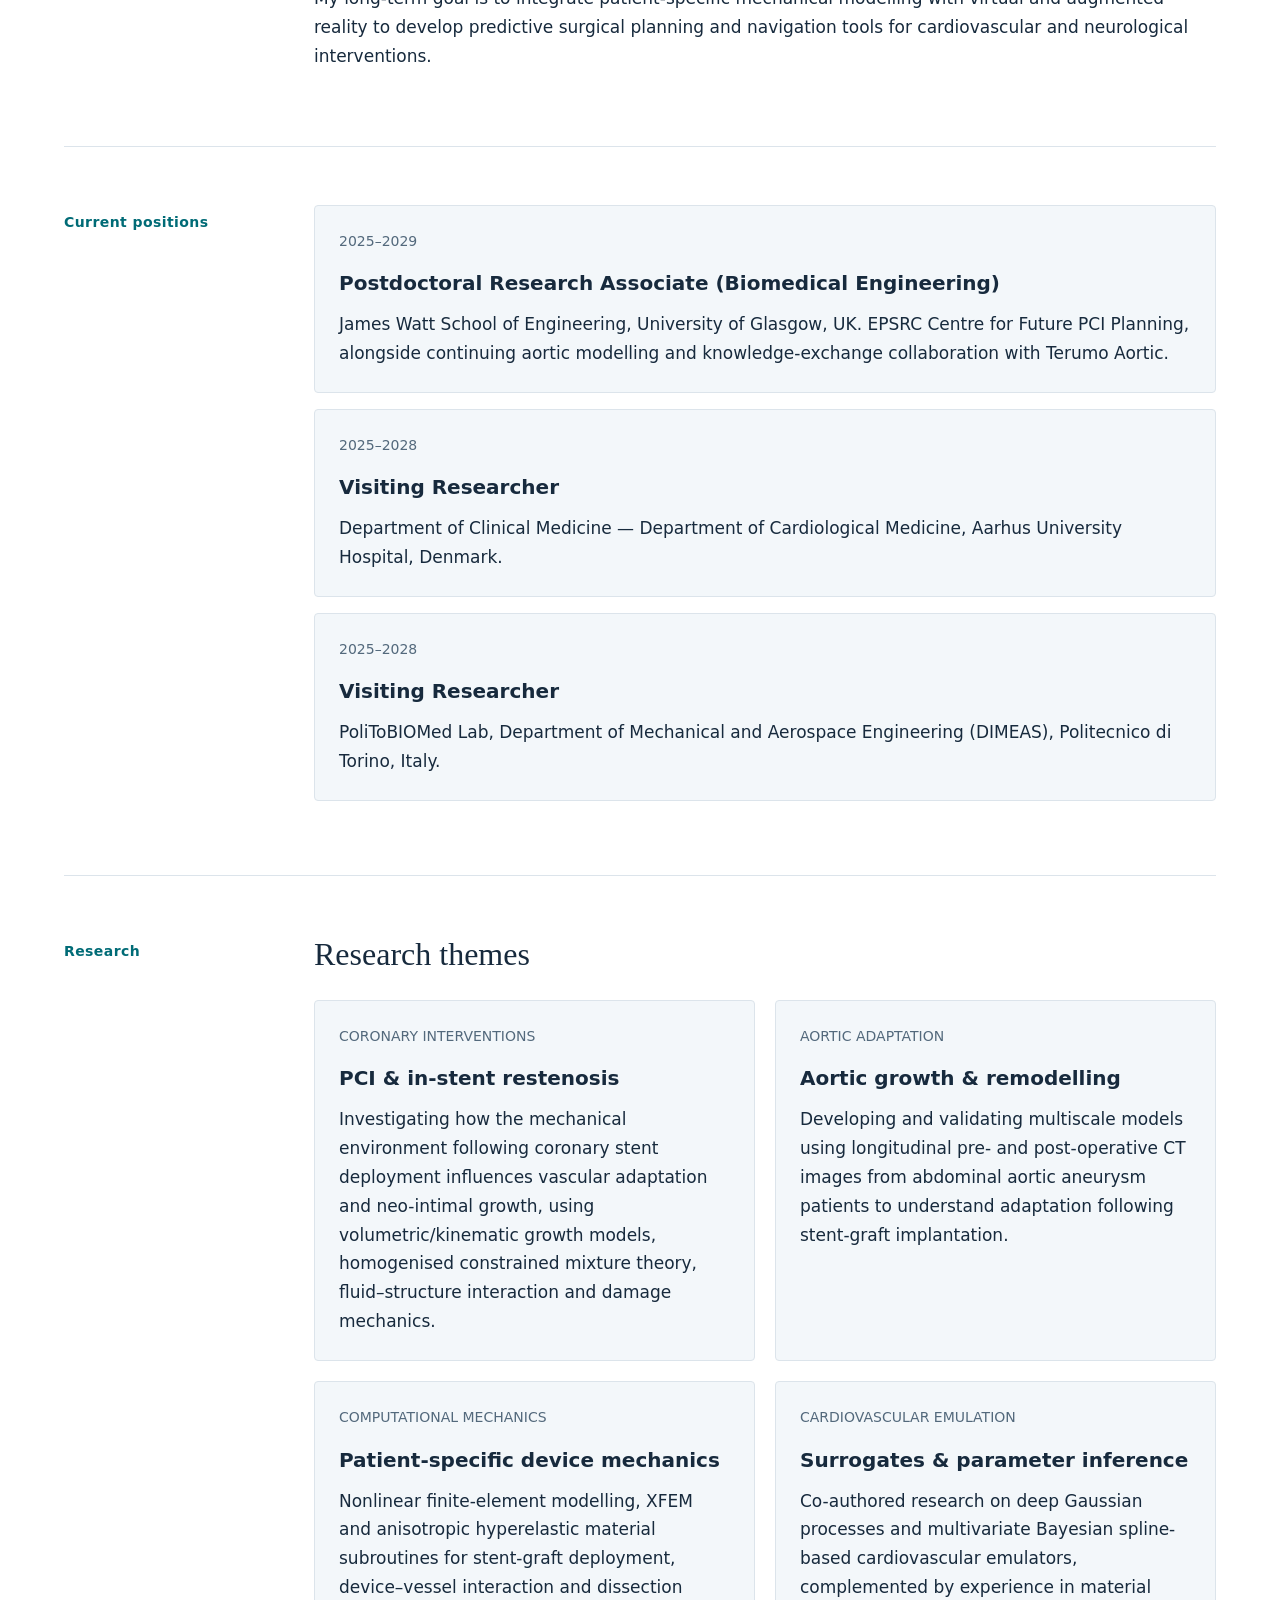
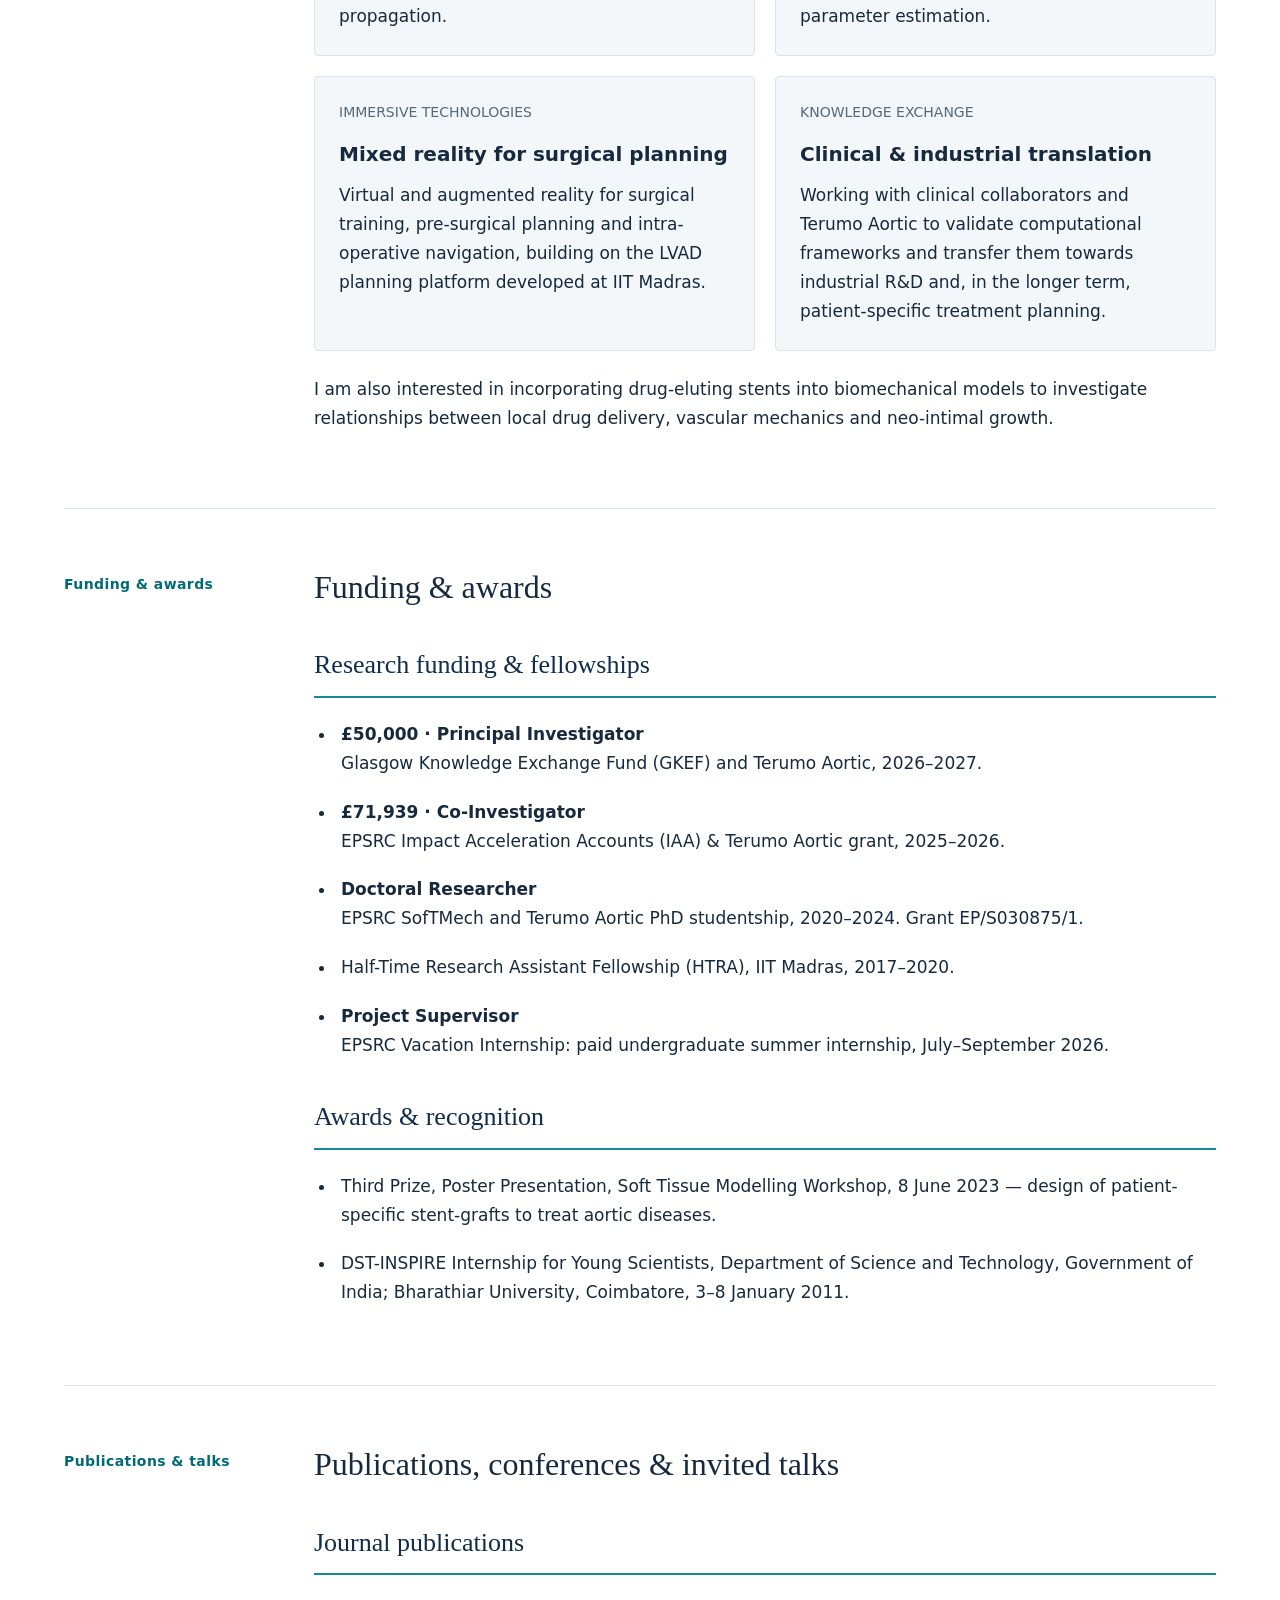
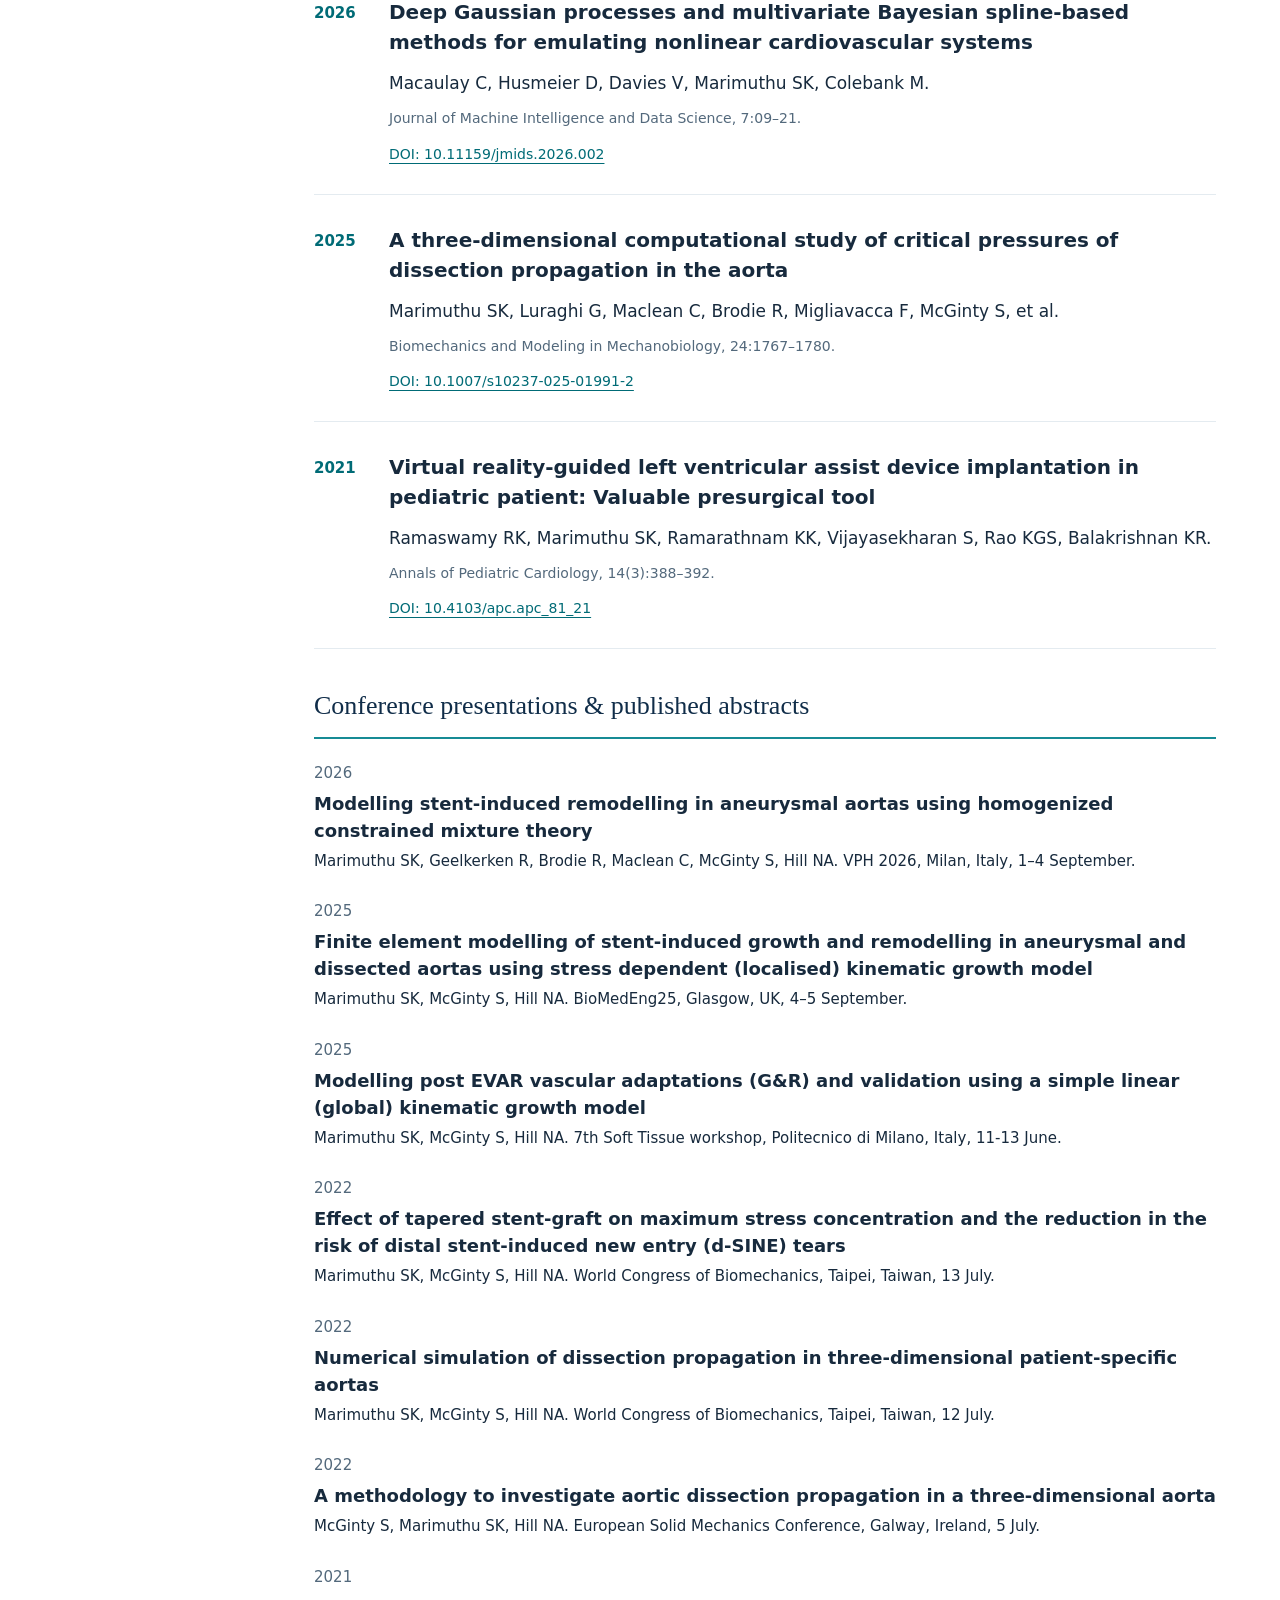
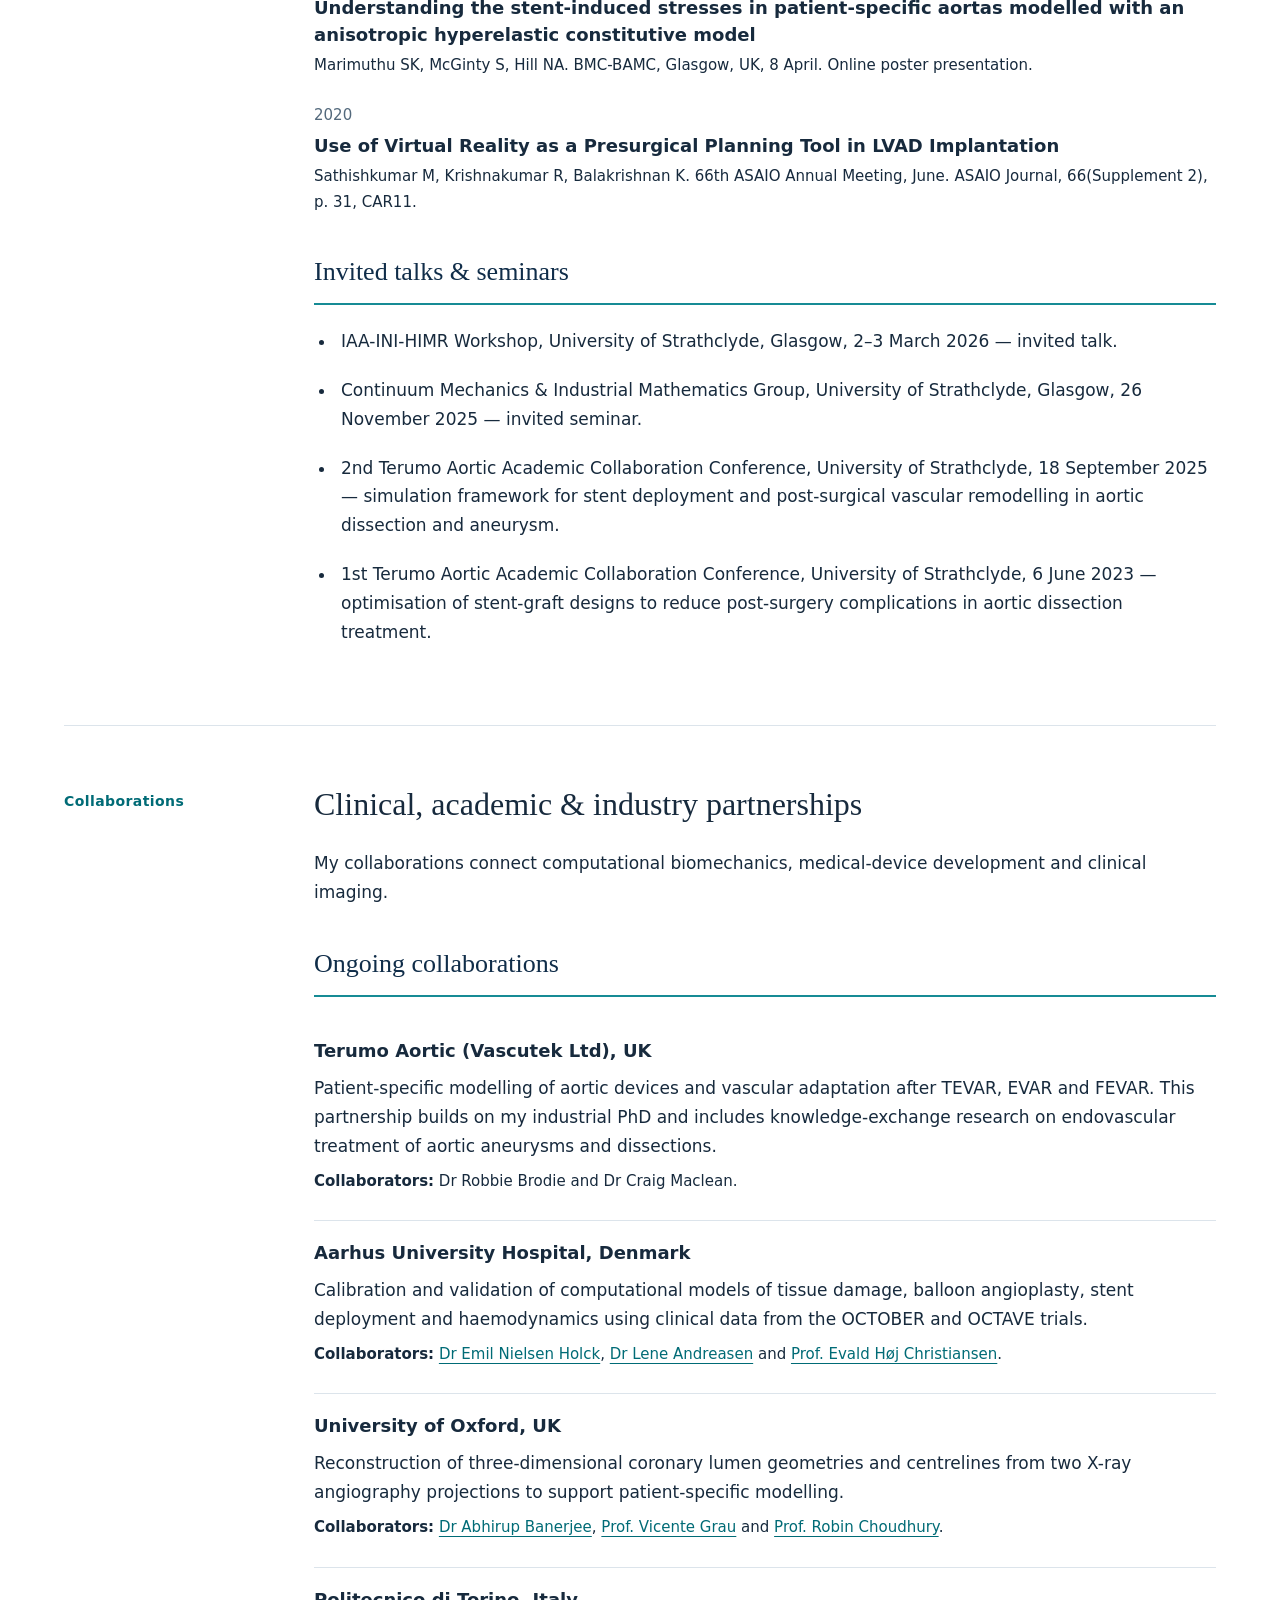
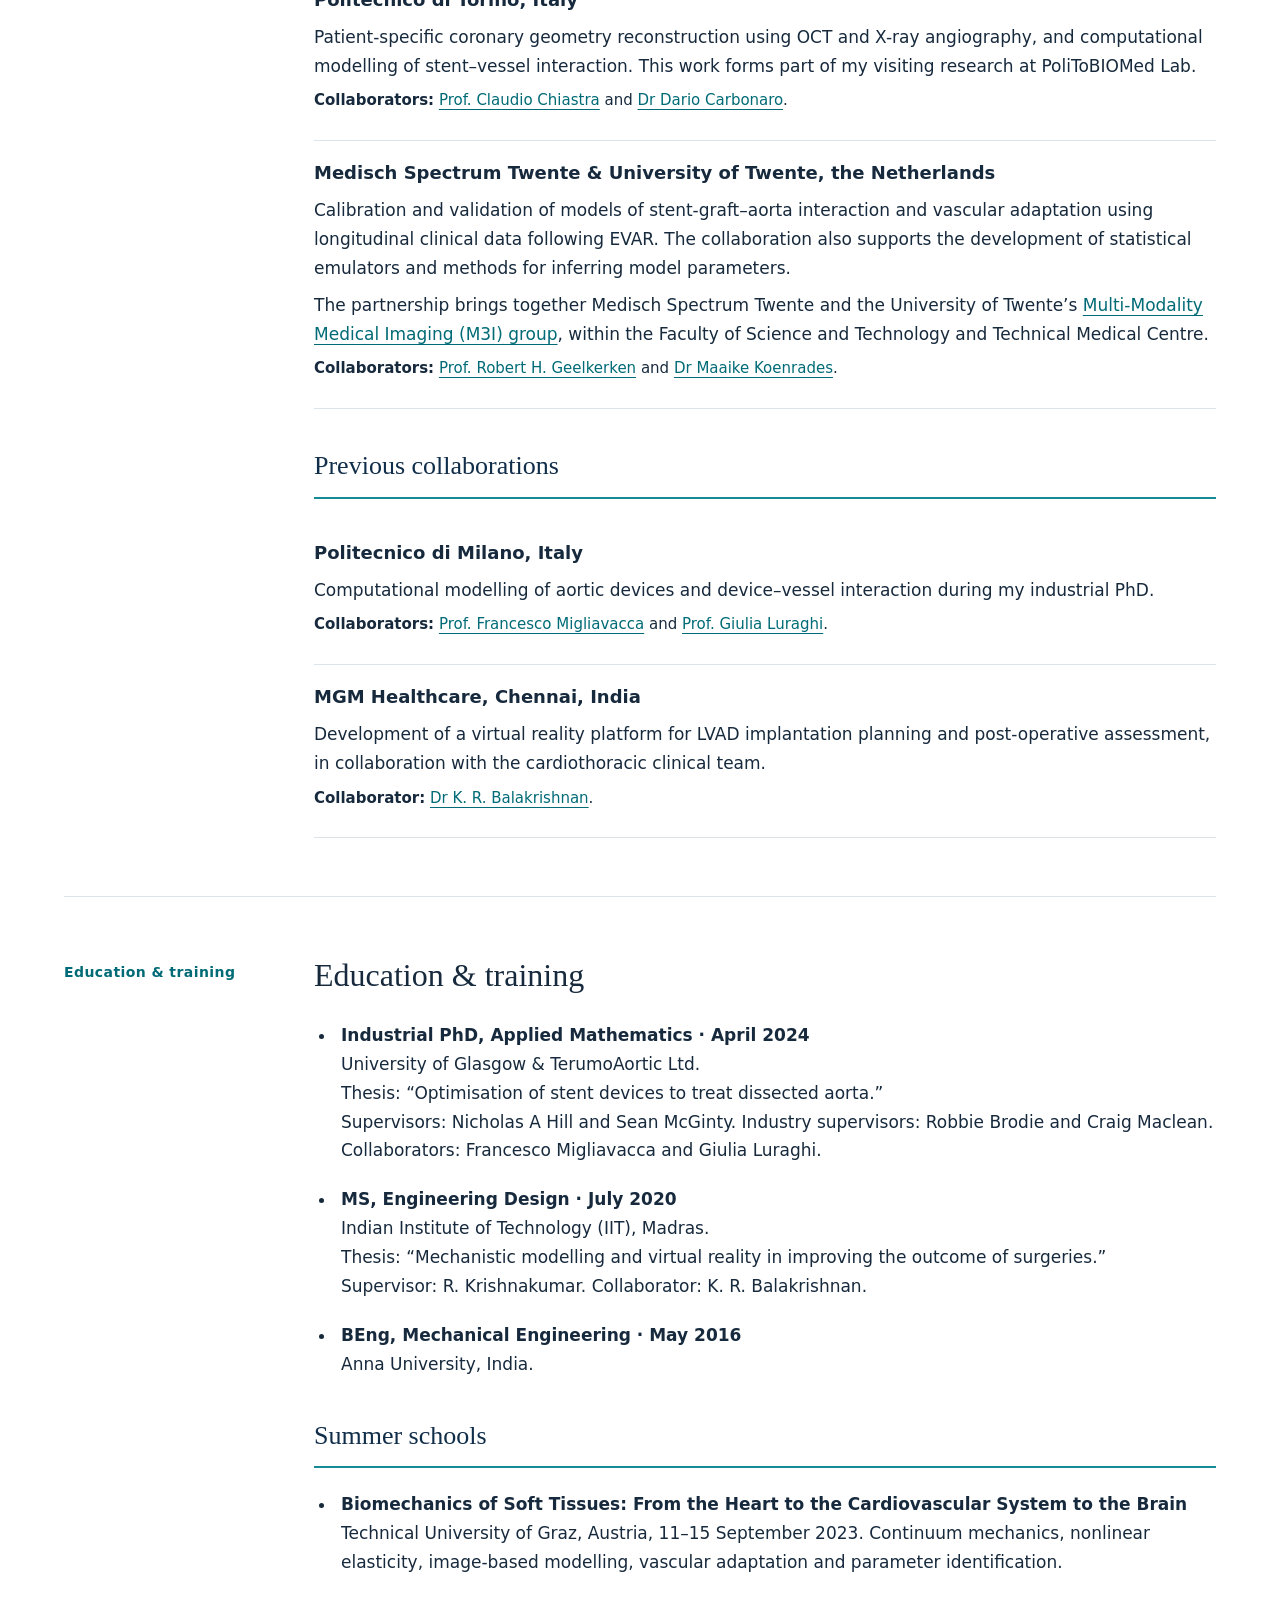
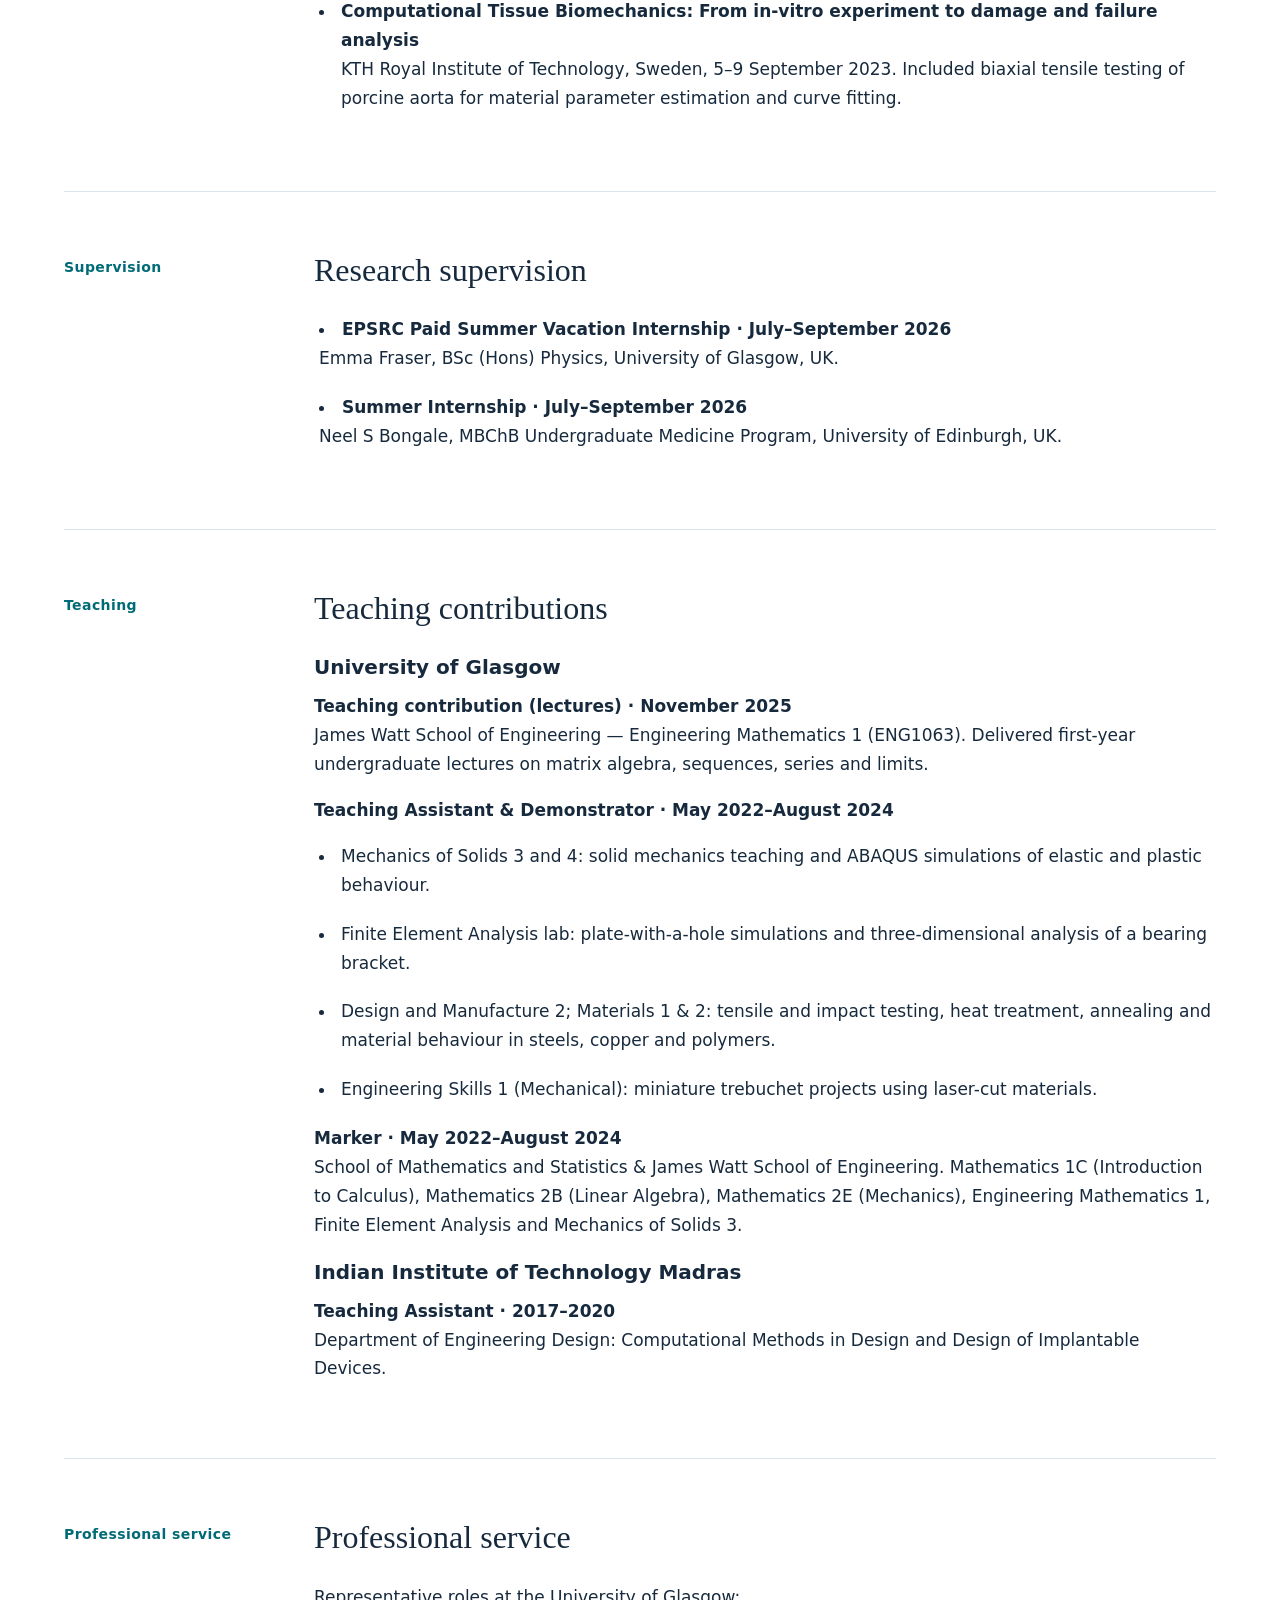
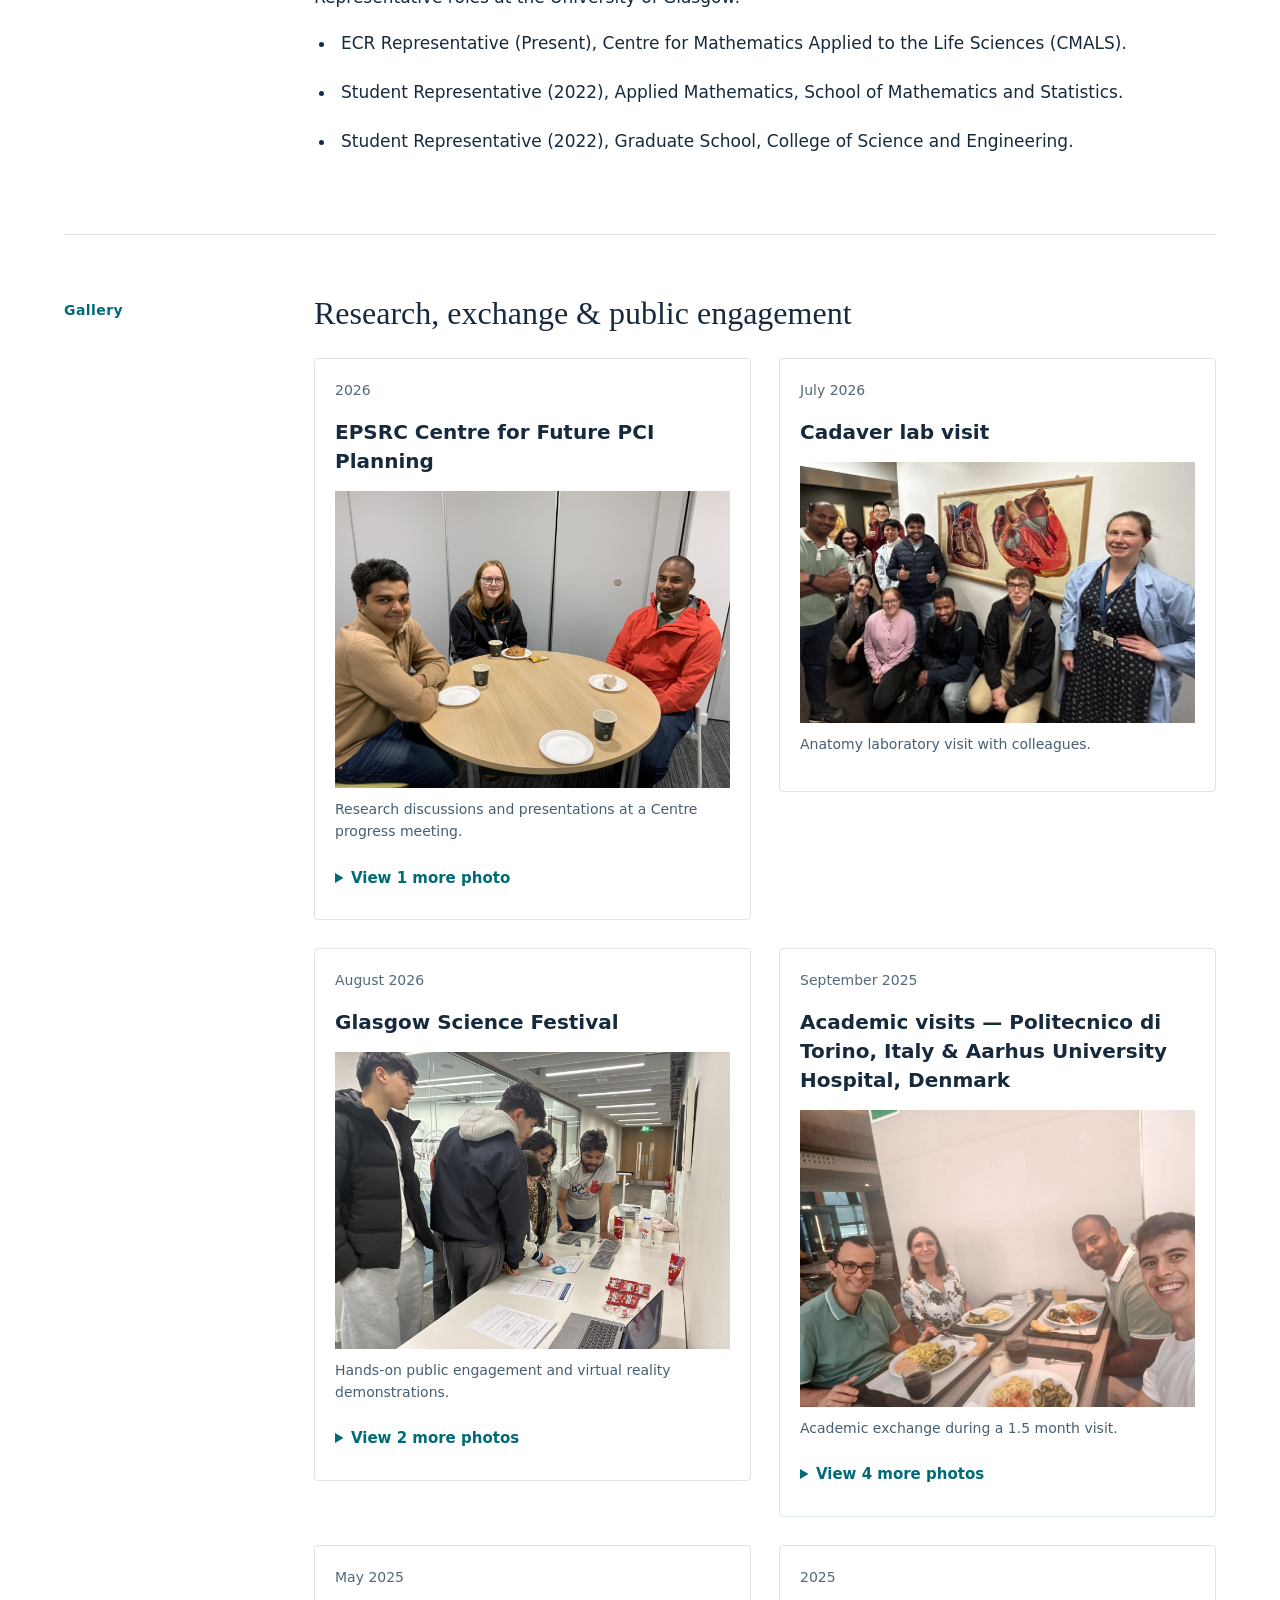
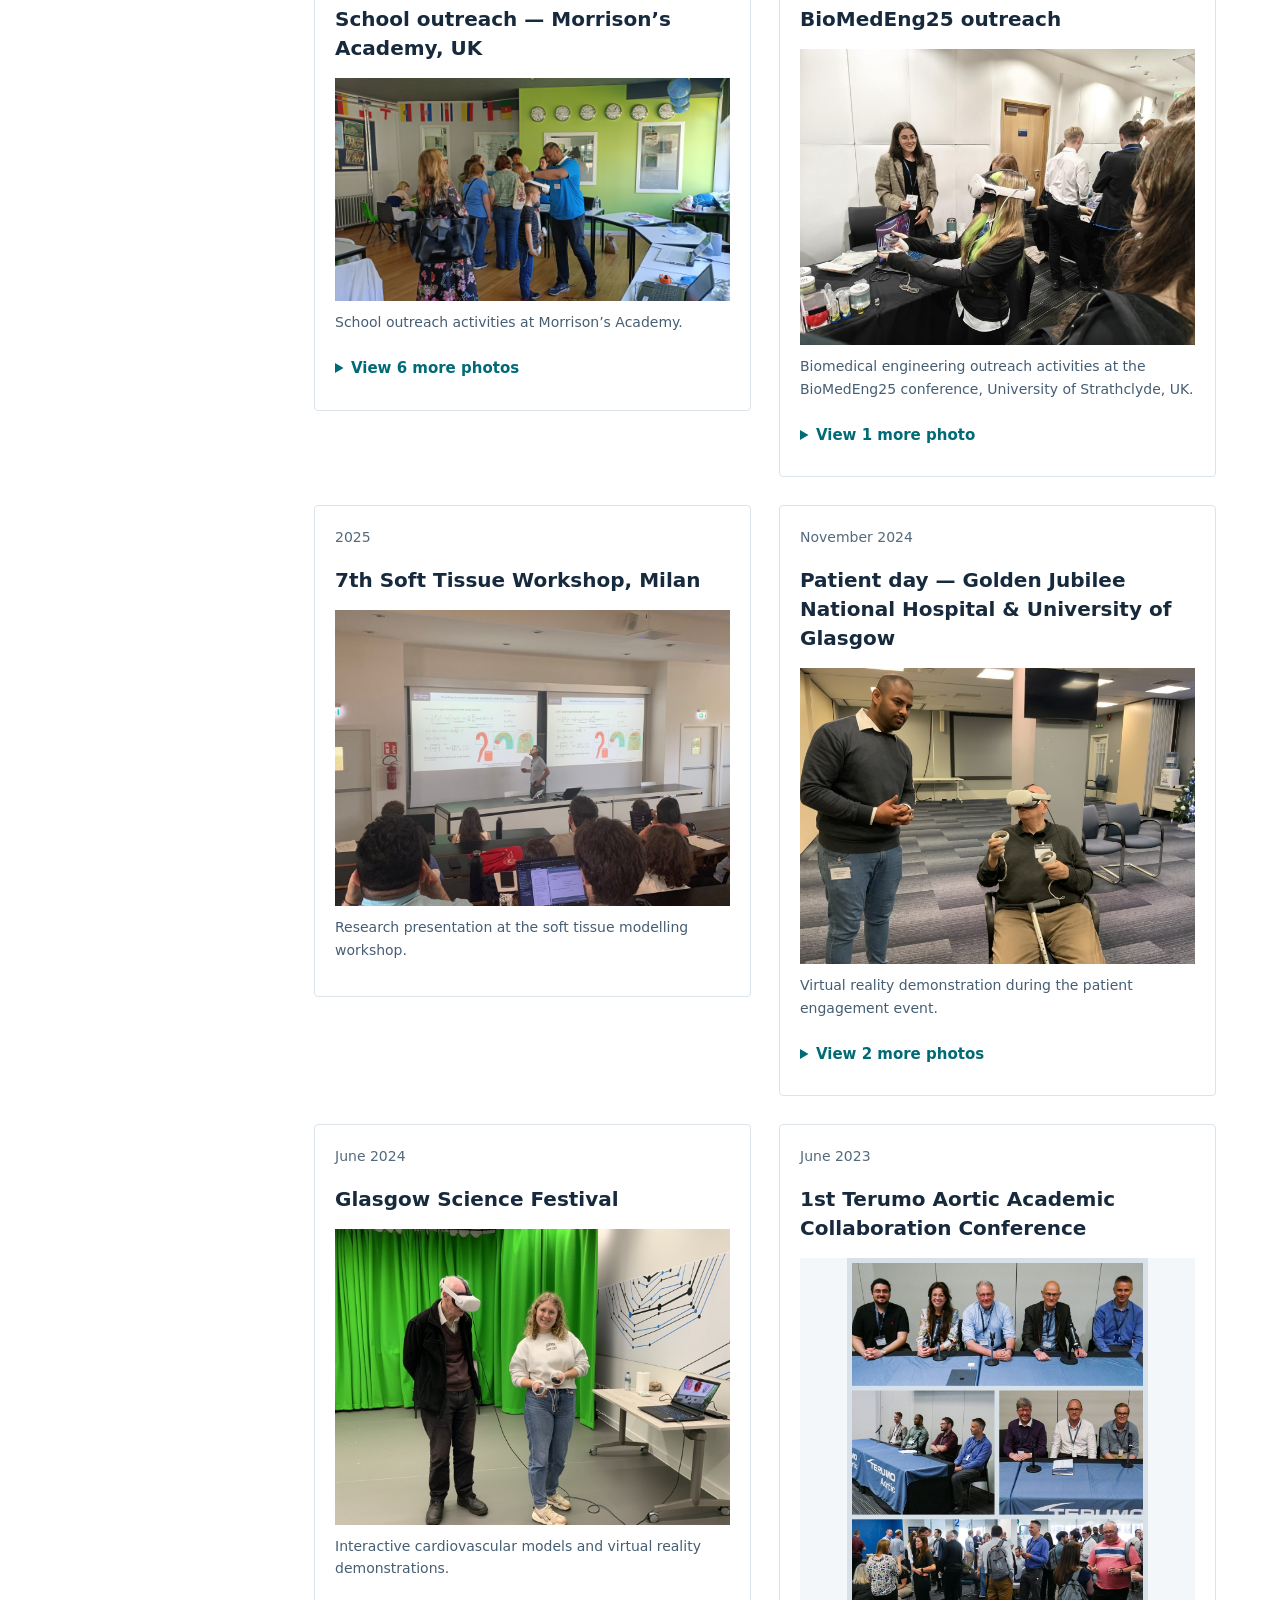
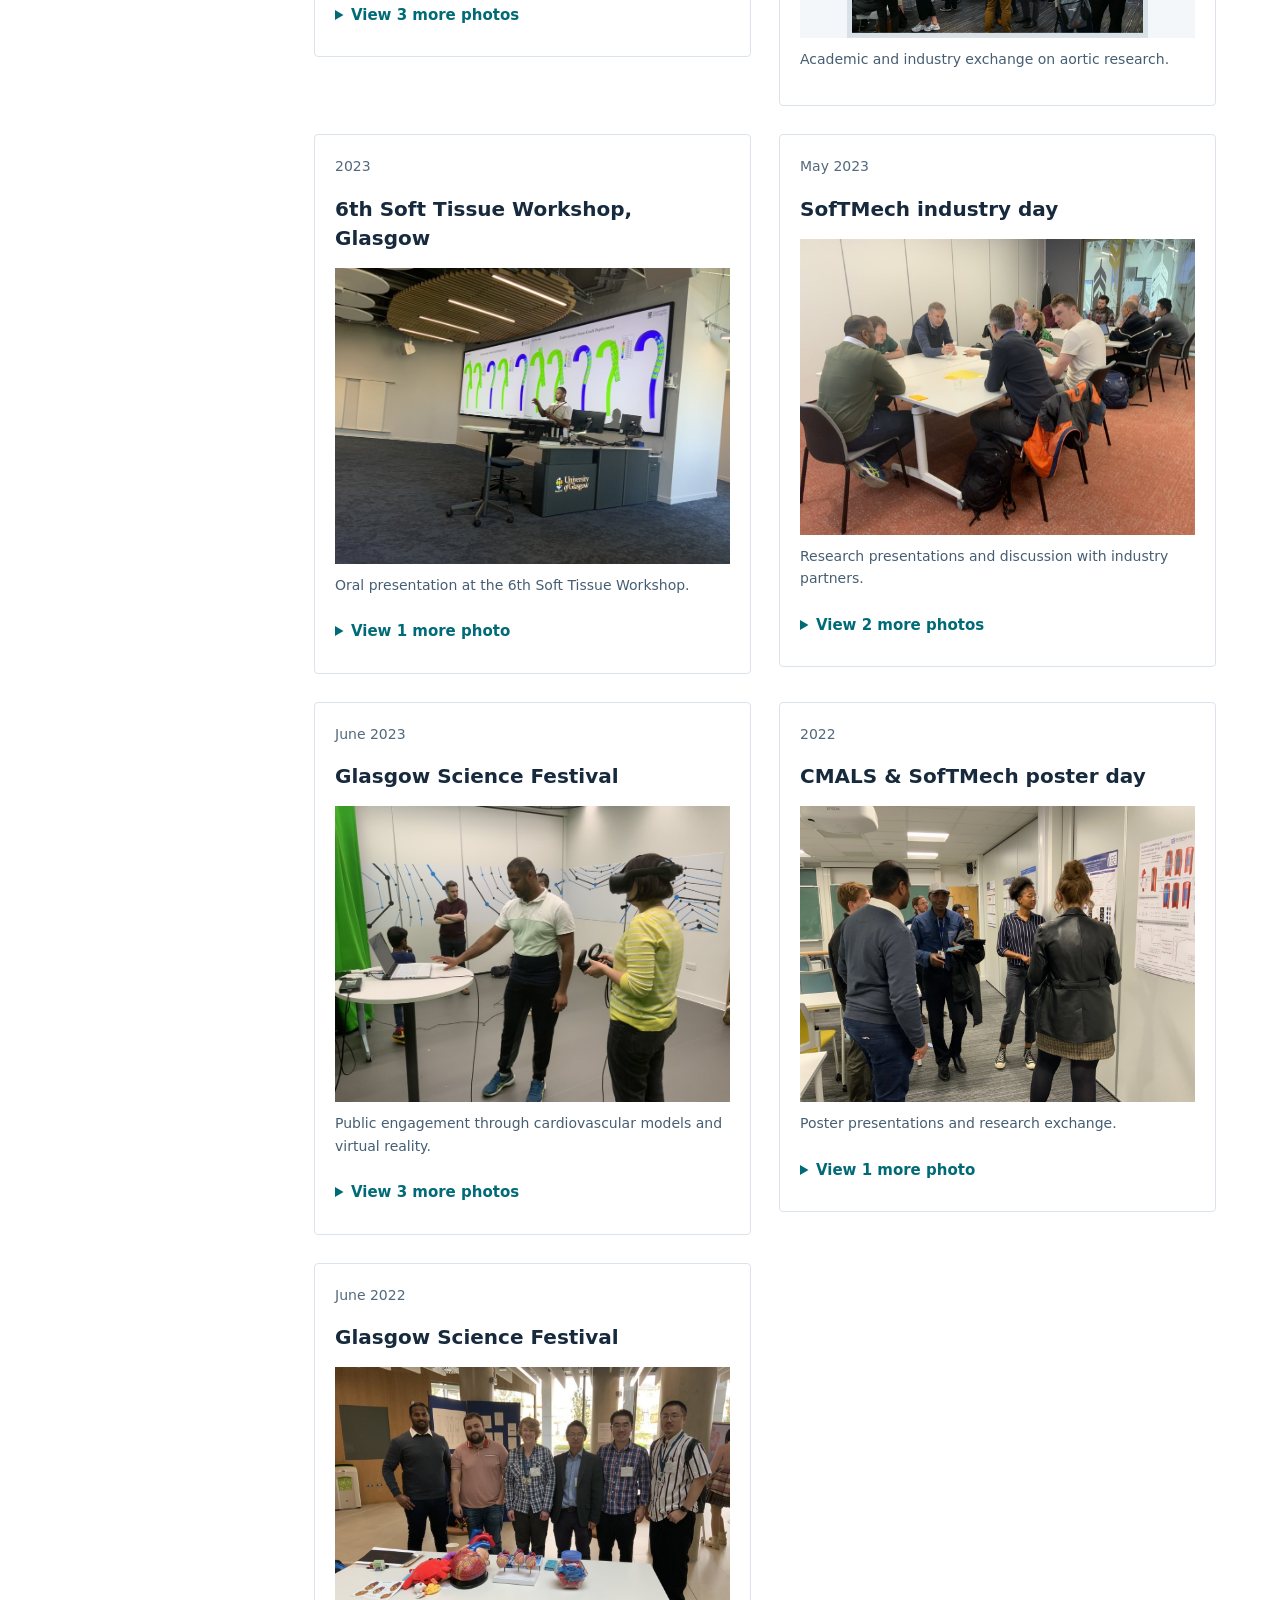
==== commit 8e6e6bc6: "Update index.html" ====
--- a/index.html
+++ b/index.html
@@ -431,8 +431,7 @@
       <article class="entry">
         <p class="meta">2026</p>
         <h4>
-          Modelling stent-induced remodelling in aneurysmal aortas using
-          homogenized constrained mixture theory
+          Modelling stent-induced remodelling in aneurysmal aortas using homogenized constrained mixture theory
         </h4>
         <p>
           Marimuthu SK, Geelkerken R, Brodie R, Maclean C, McGinty S,
@@ -443,15 +442,26 @@
       <article class="entry">
         <p class="meta">2025</p>
         <h4>
-          Finite element modelling and validation of stent-induced growth
-          and remodelling in aneurysmal and dissected aortas
+          Finite element modelling of stent-induced growth
+          and remodelling in aneurysmal and dissected aortas using stress dependent (localised) kinematic growth model
         </h4>
         <p>
           Marimuthu SK, McGinty S, Hill NA. BioMedEng25, Glasgow, UK,
           4–5 September.
         </p>
       </article>
-
+      
+      <article class="entry">
+        <p class="meta">2025</p>
+        <h4>
+          Modelling post EVAR vascular adaptations (G&R) and validation using a simple linear (global) kinematic growth model
+        </h4>
+        <p>
+          Marimuthu SK, McGinty S, Hill NA. 7th Soft Tissue workshop, Politecnico di Milano, Italy,
+          11-13 June.
+        </p>
+      </article>
+      
       <article class="entry">
         <p class="meta">2022</p>
         <h4>
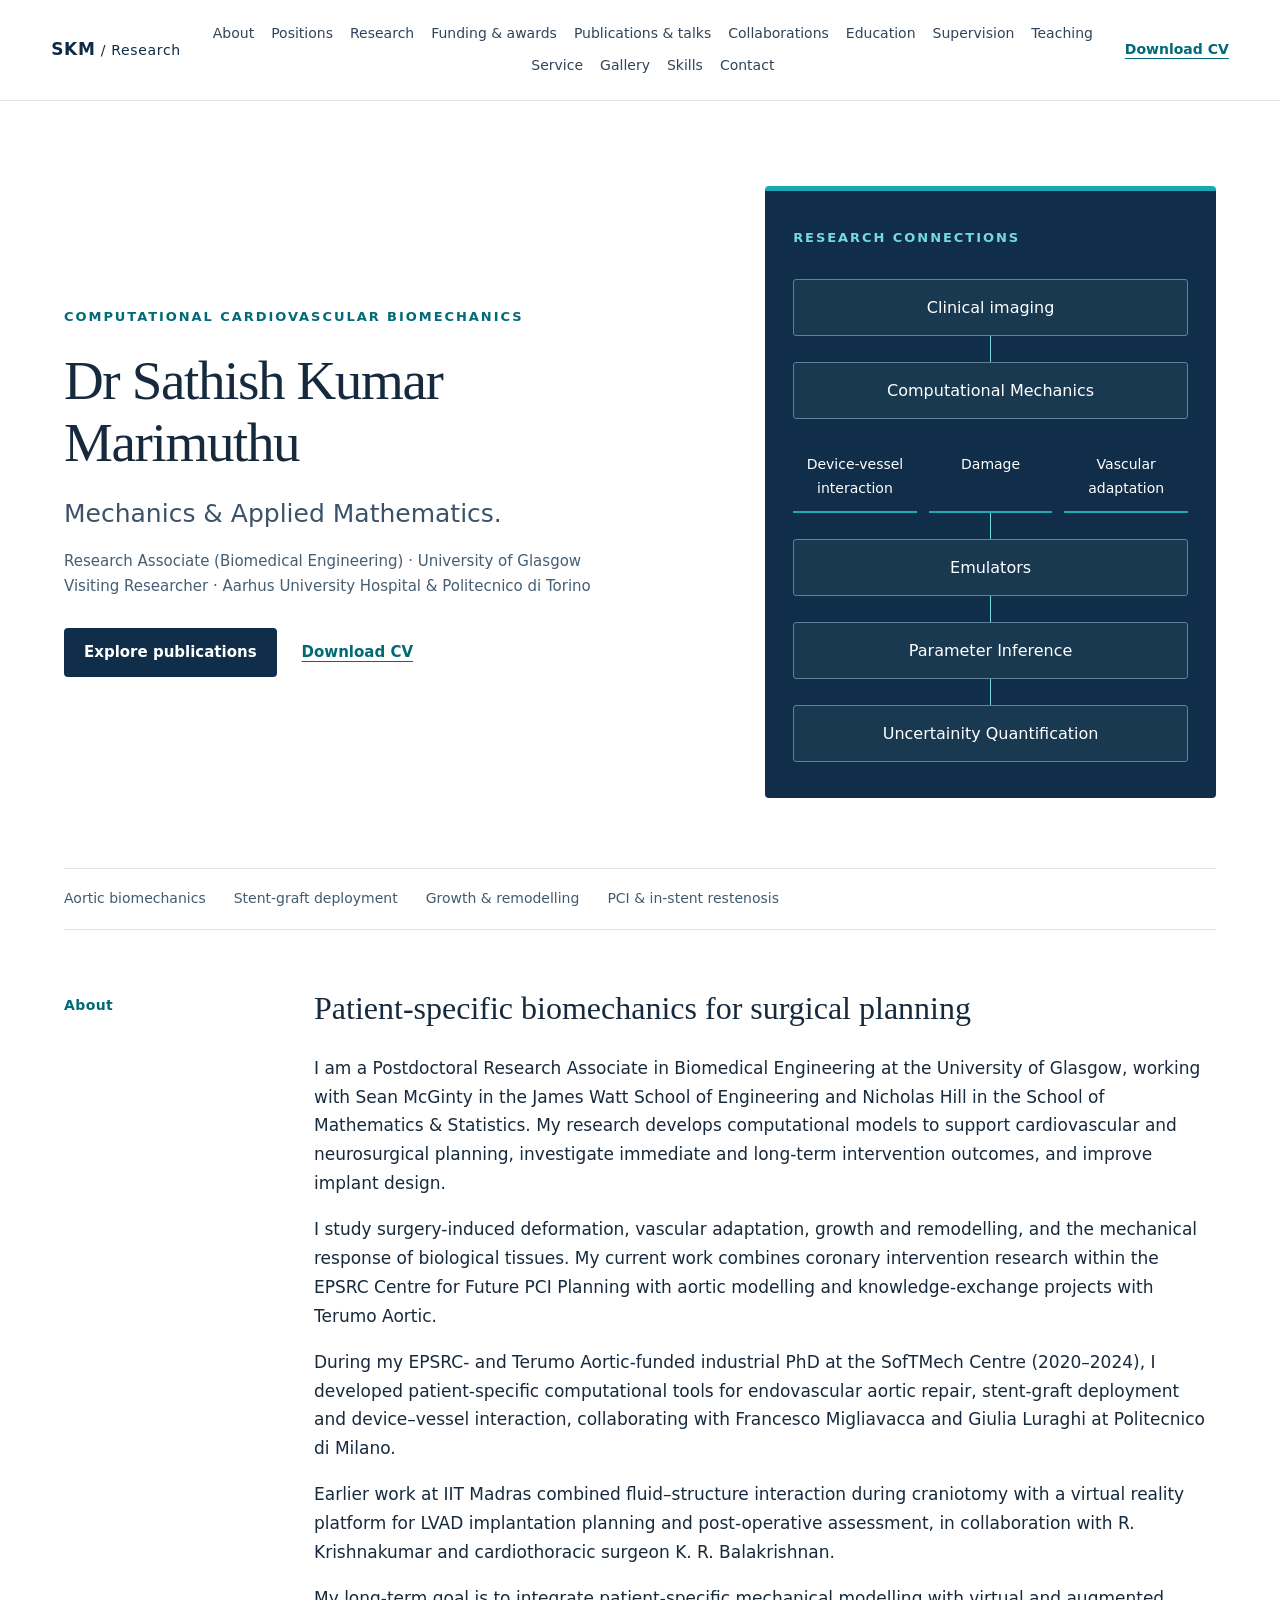
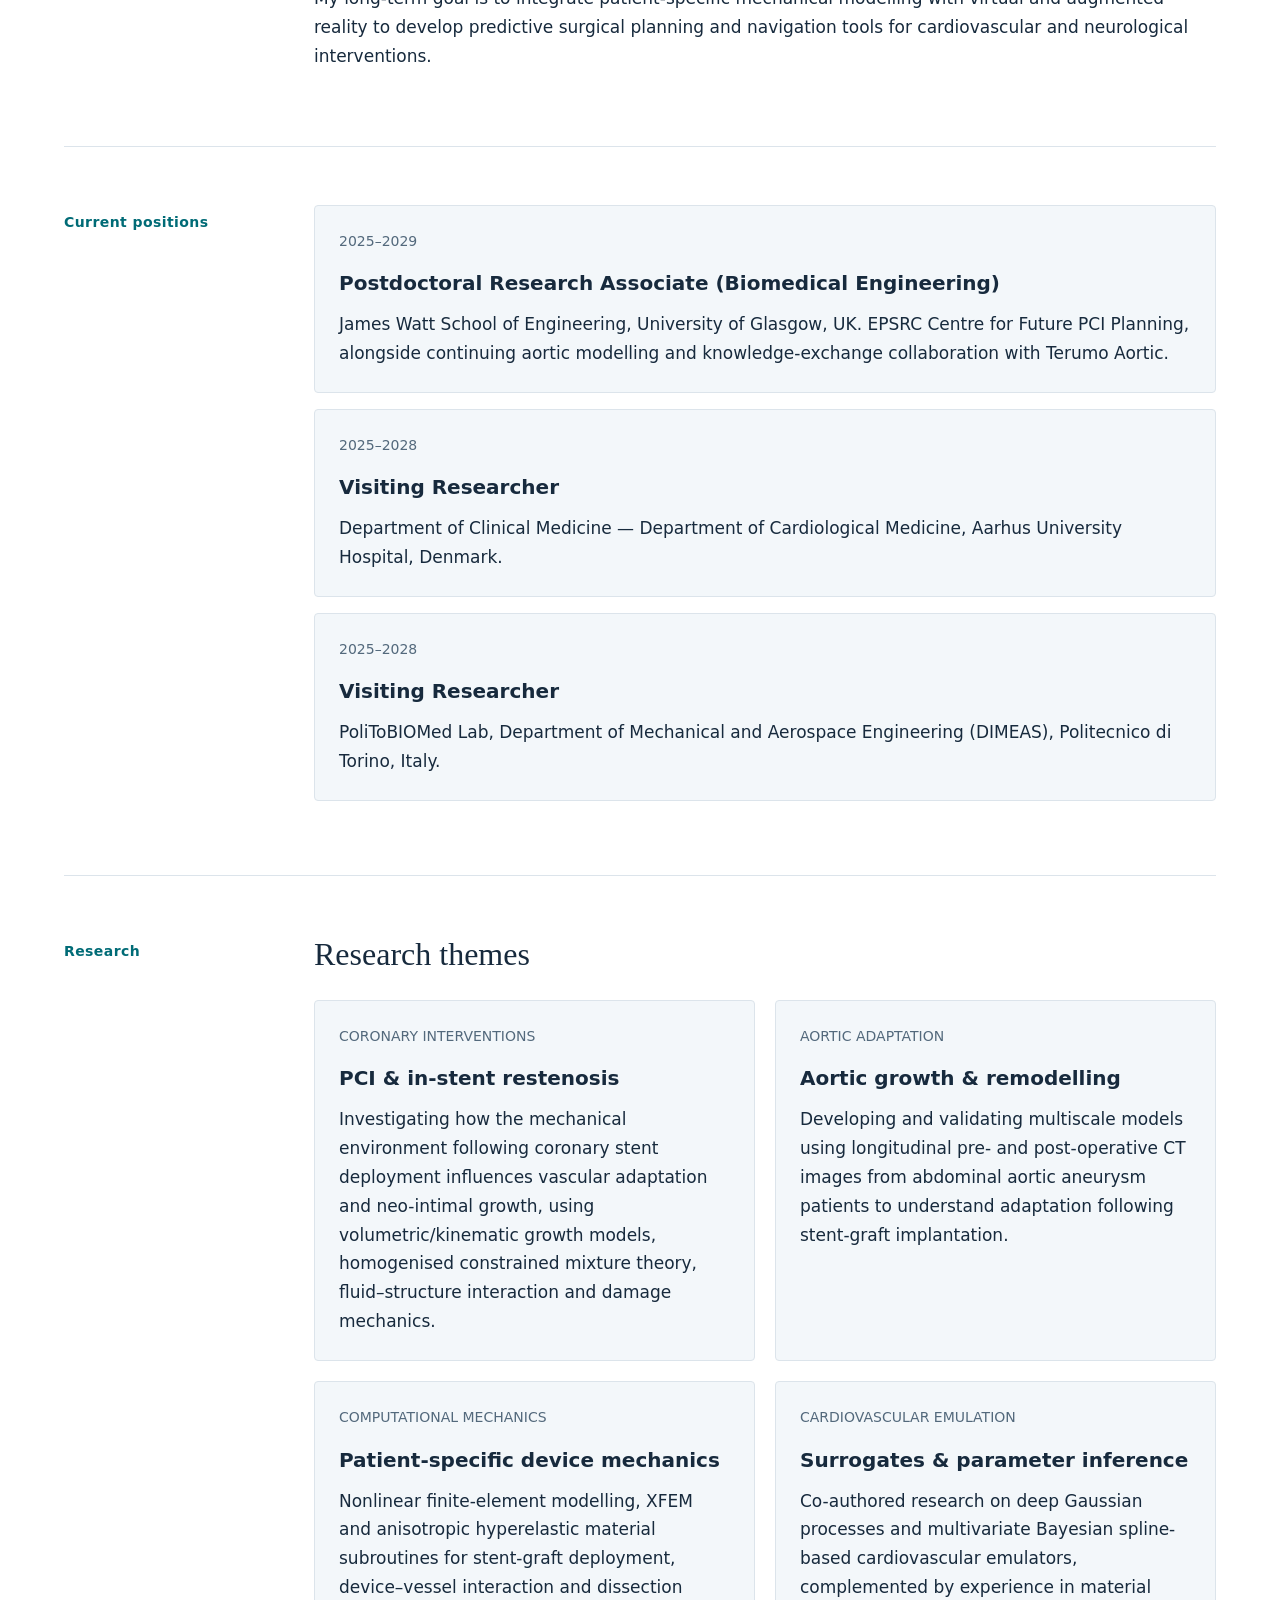
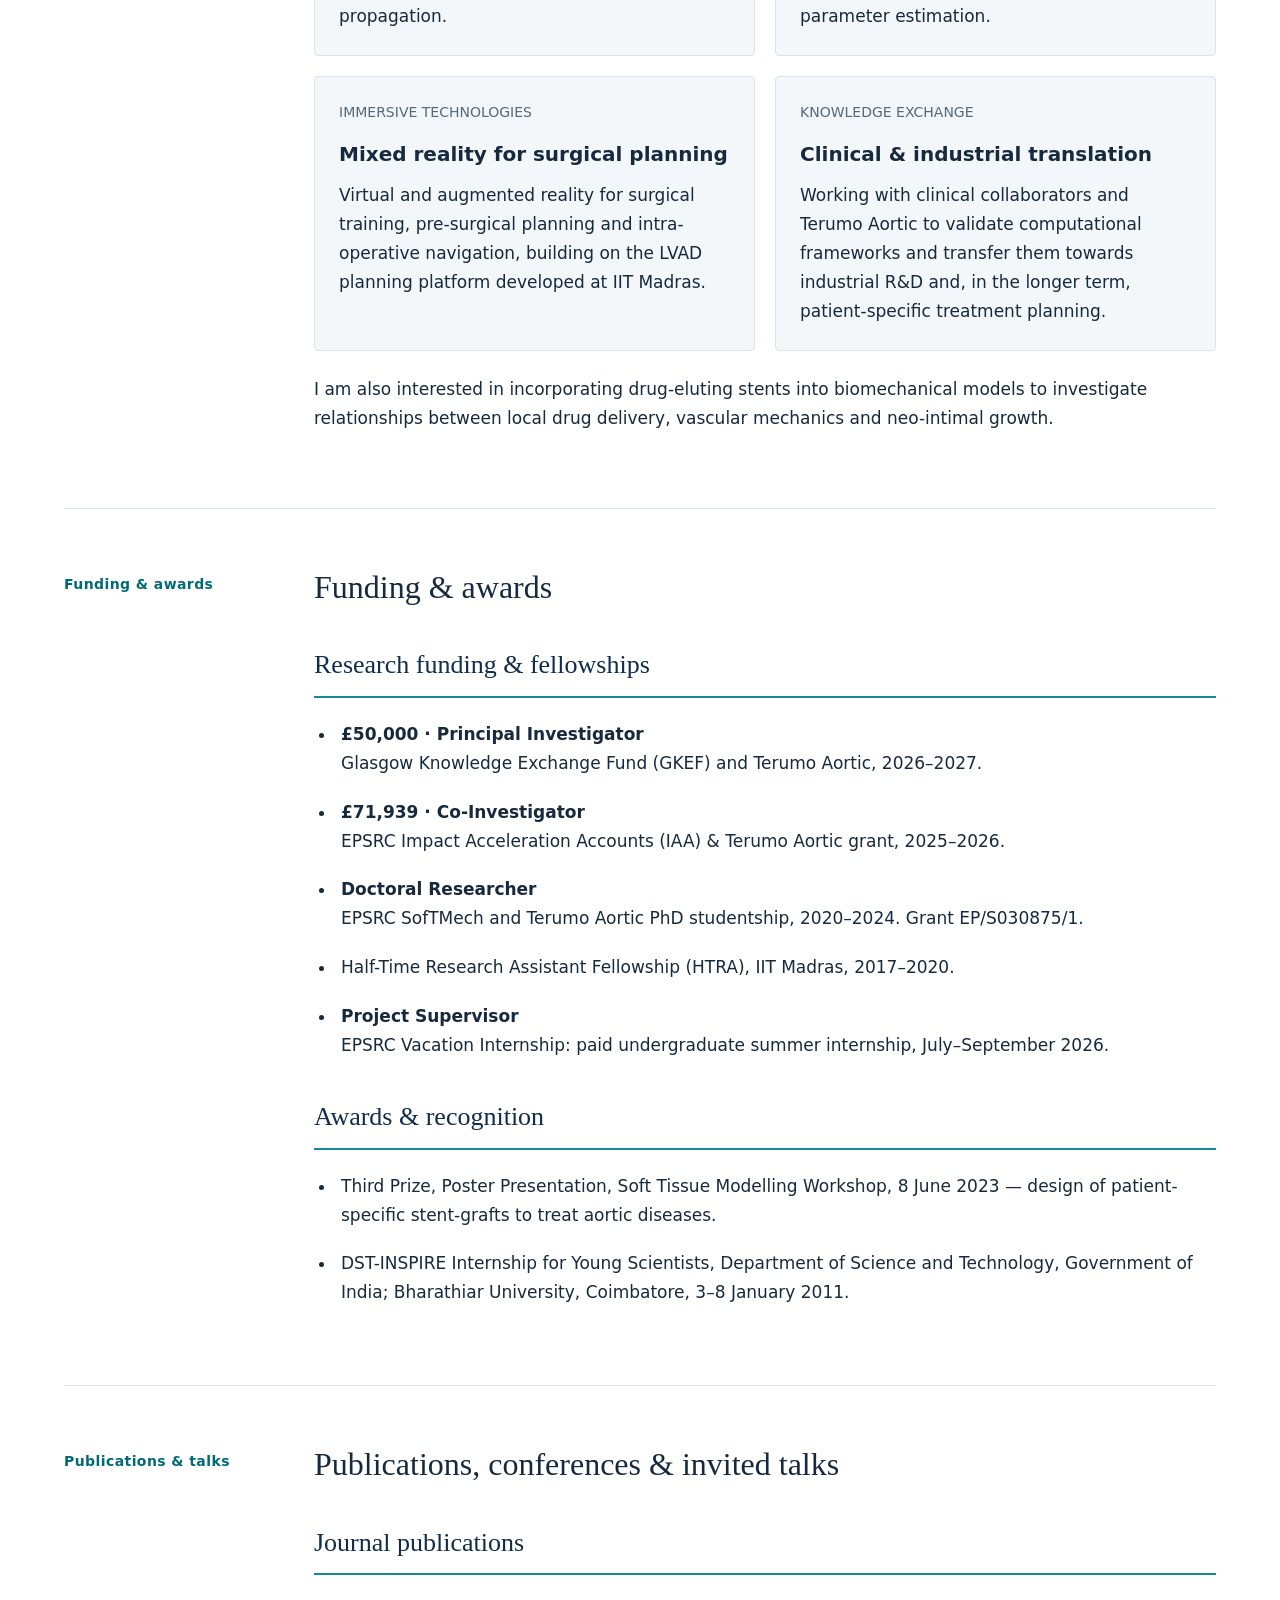
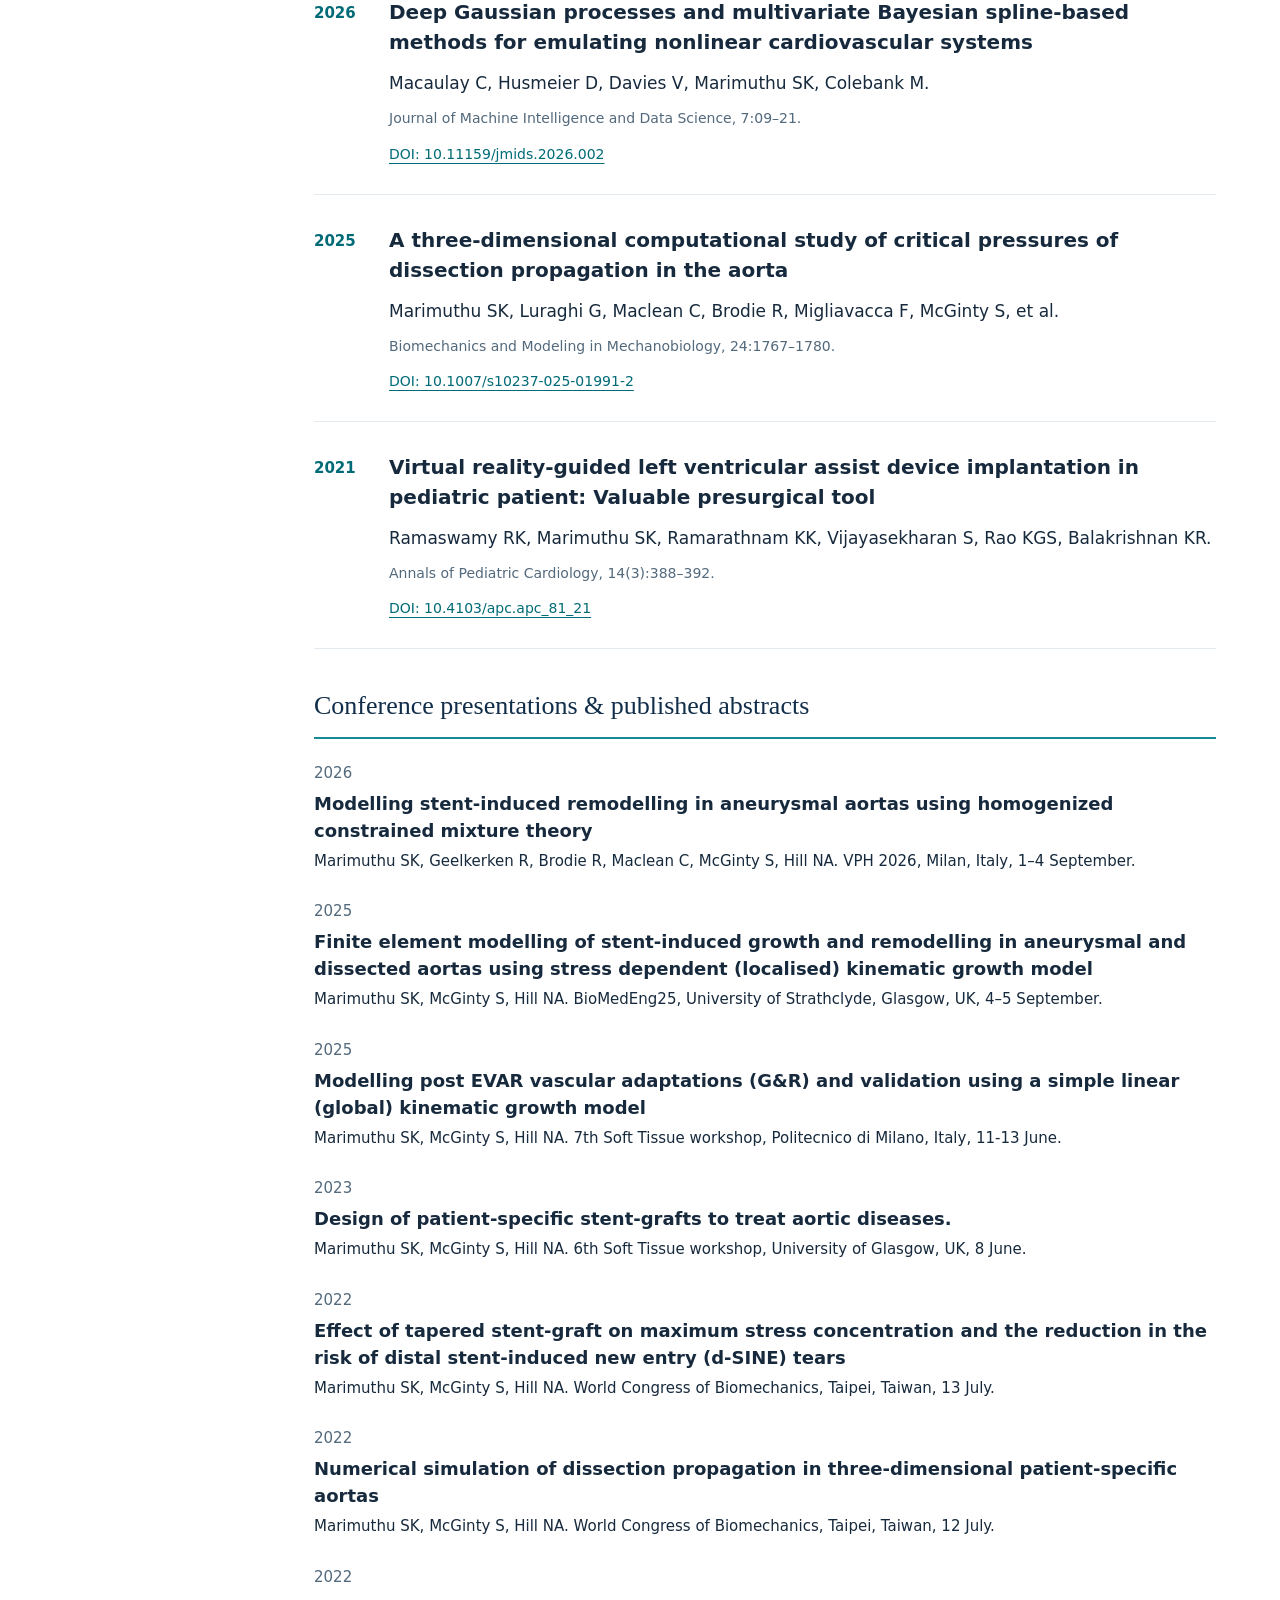
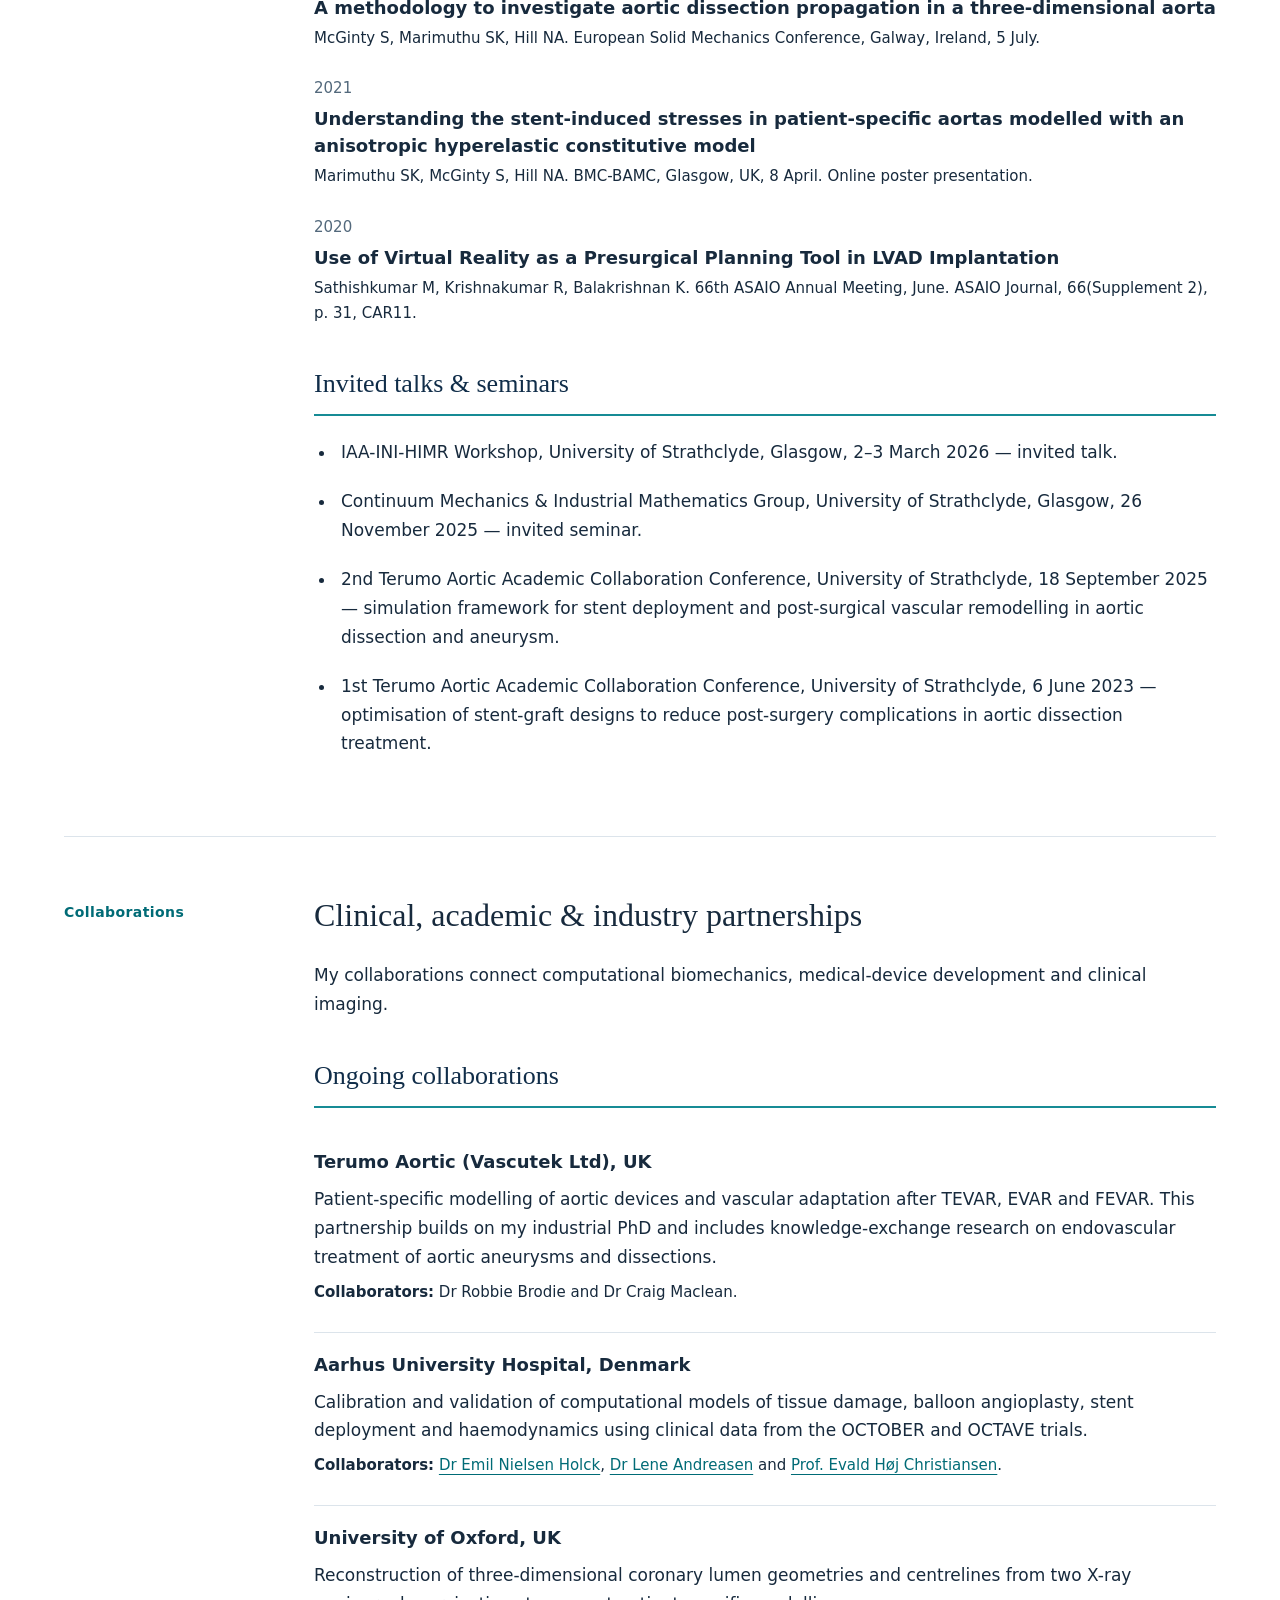
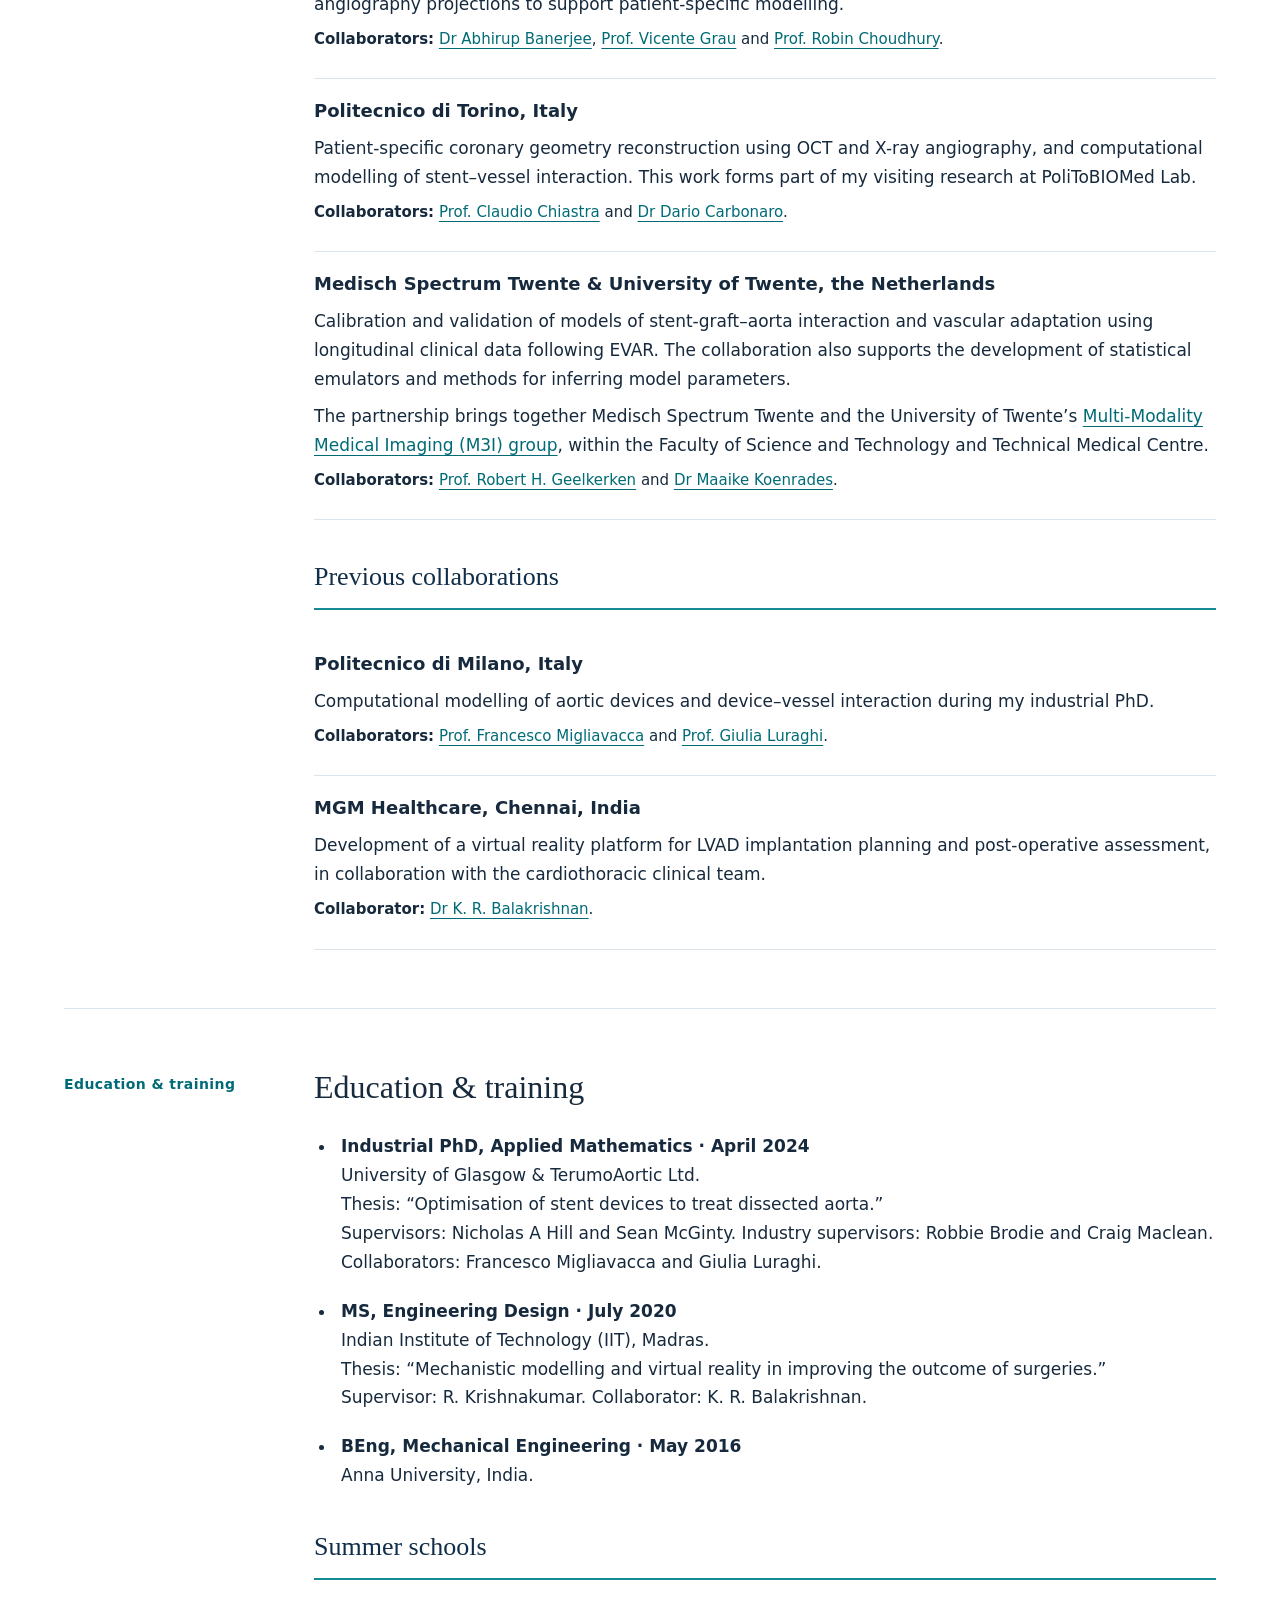
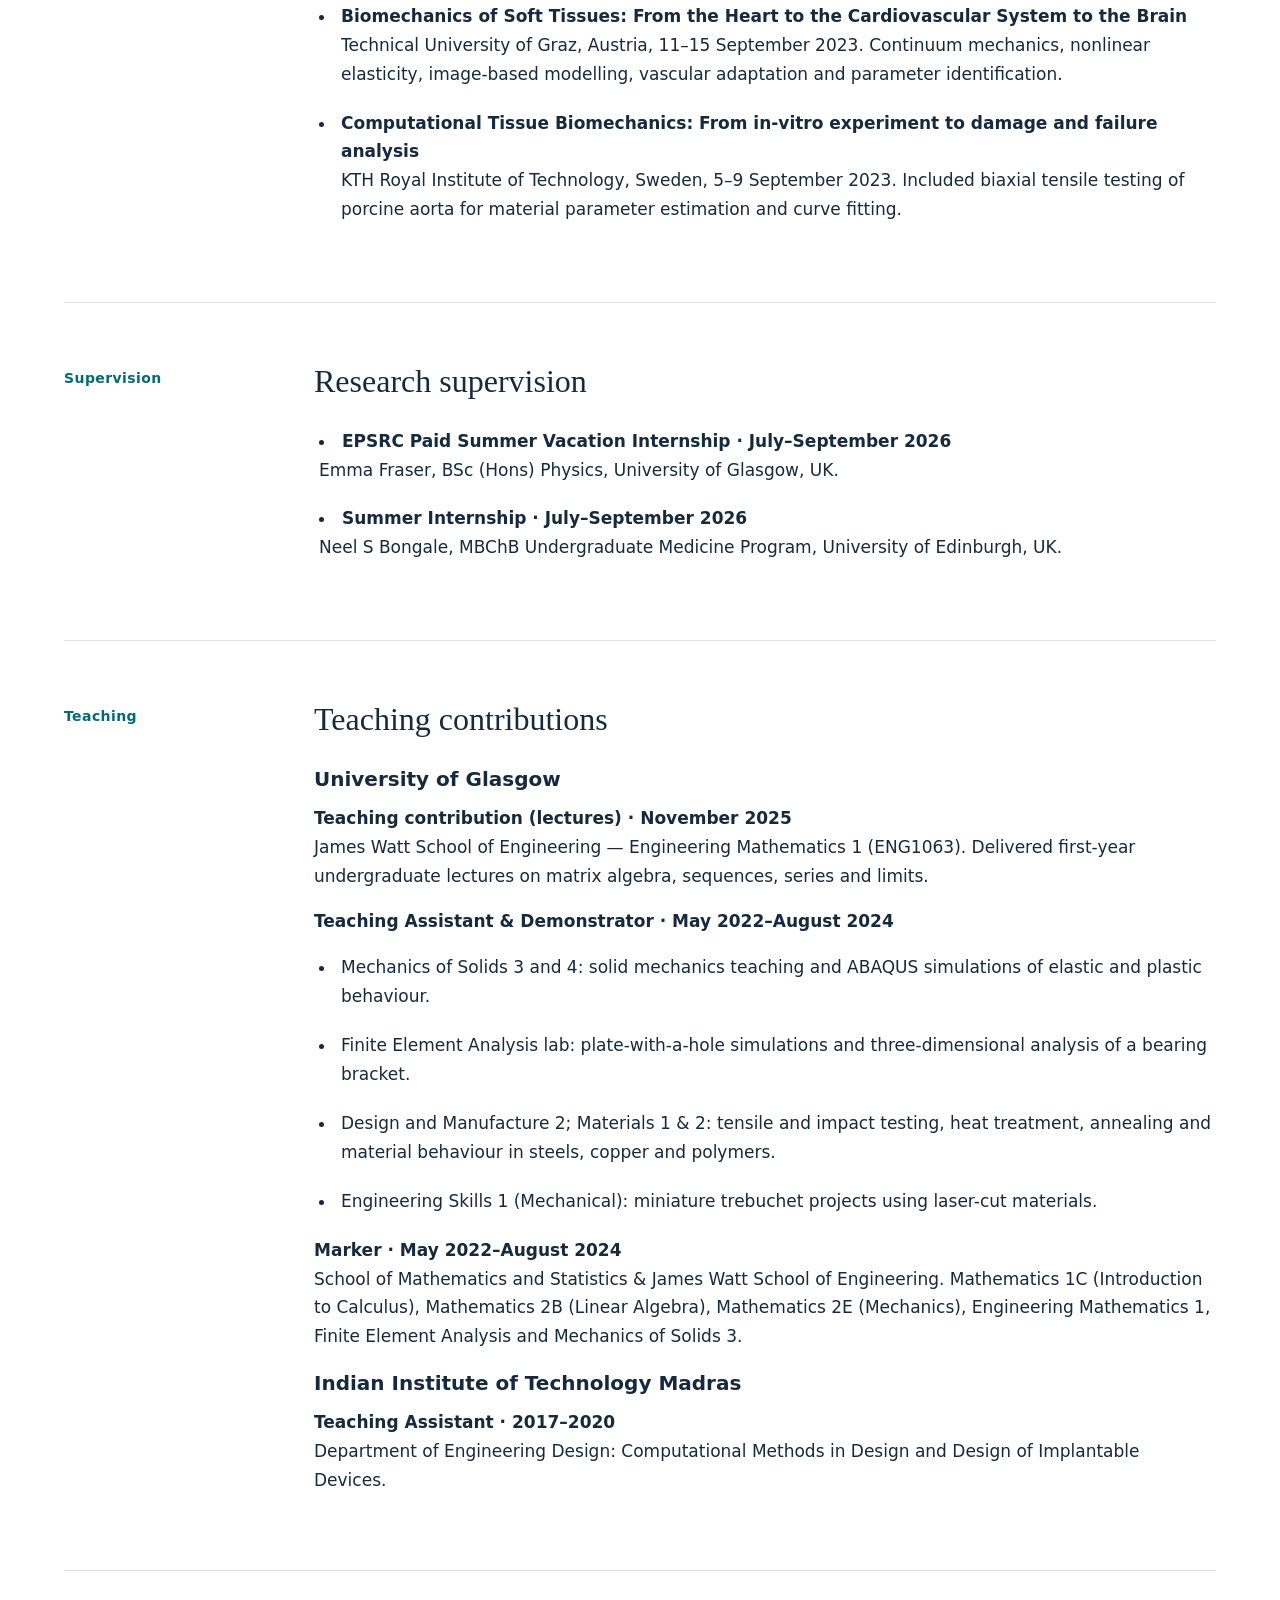
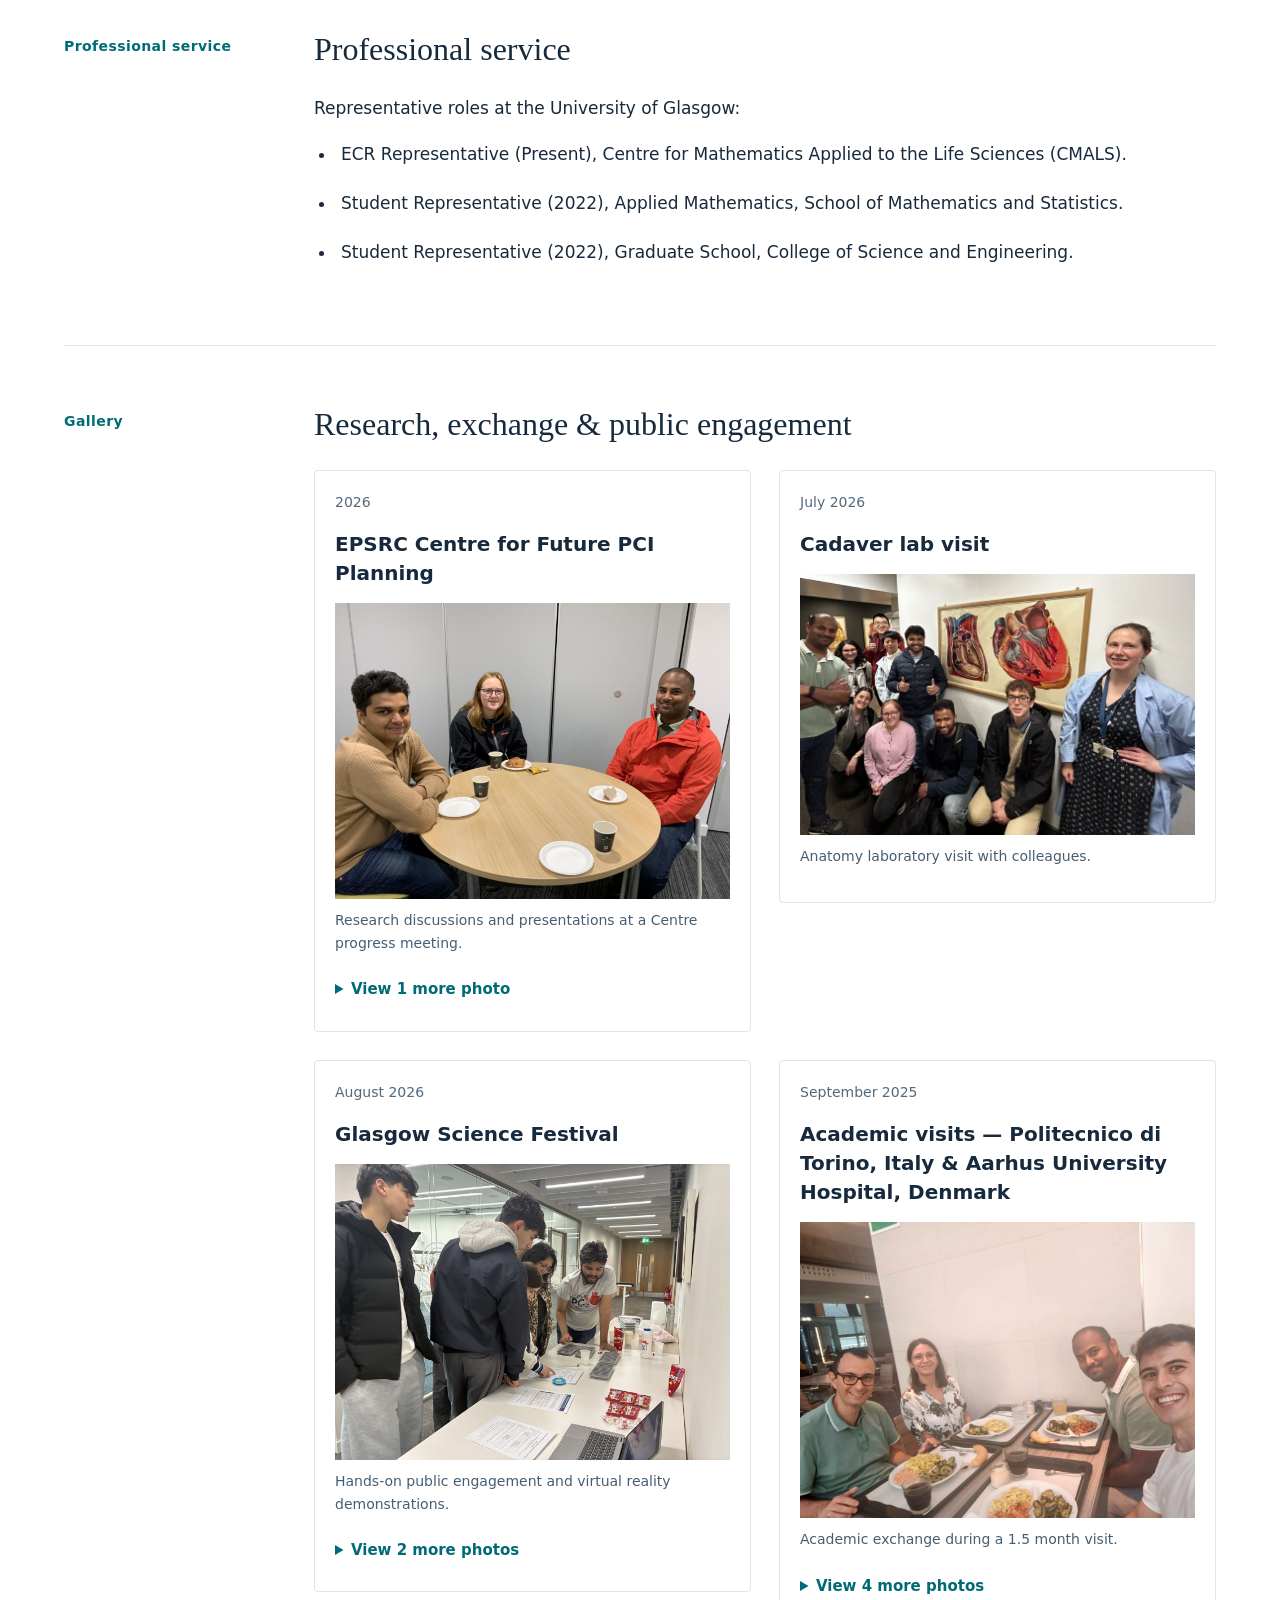
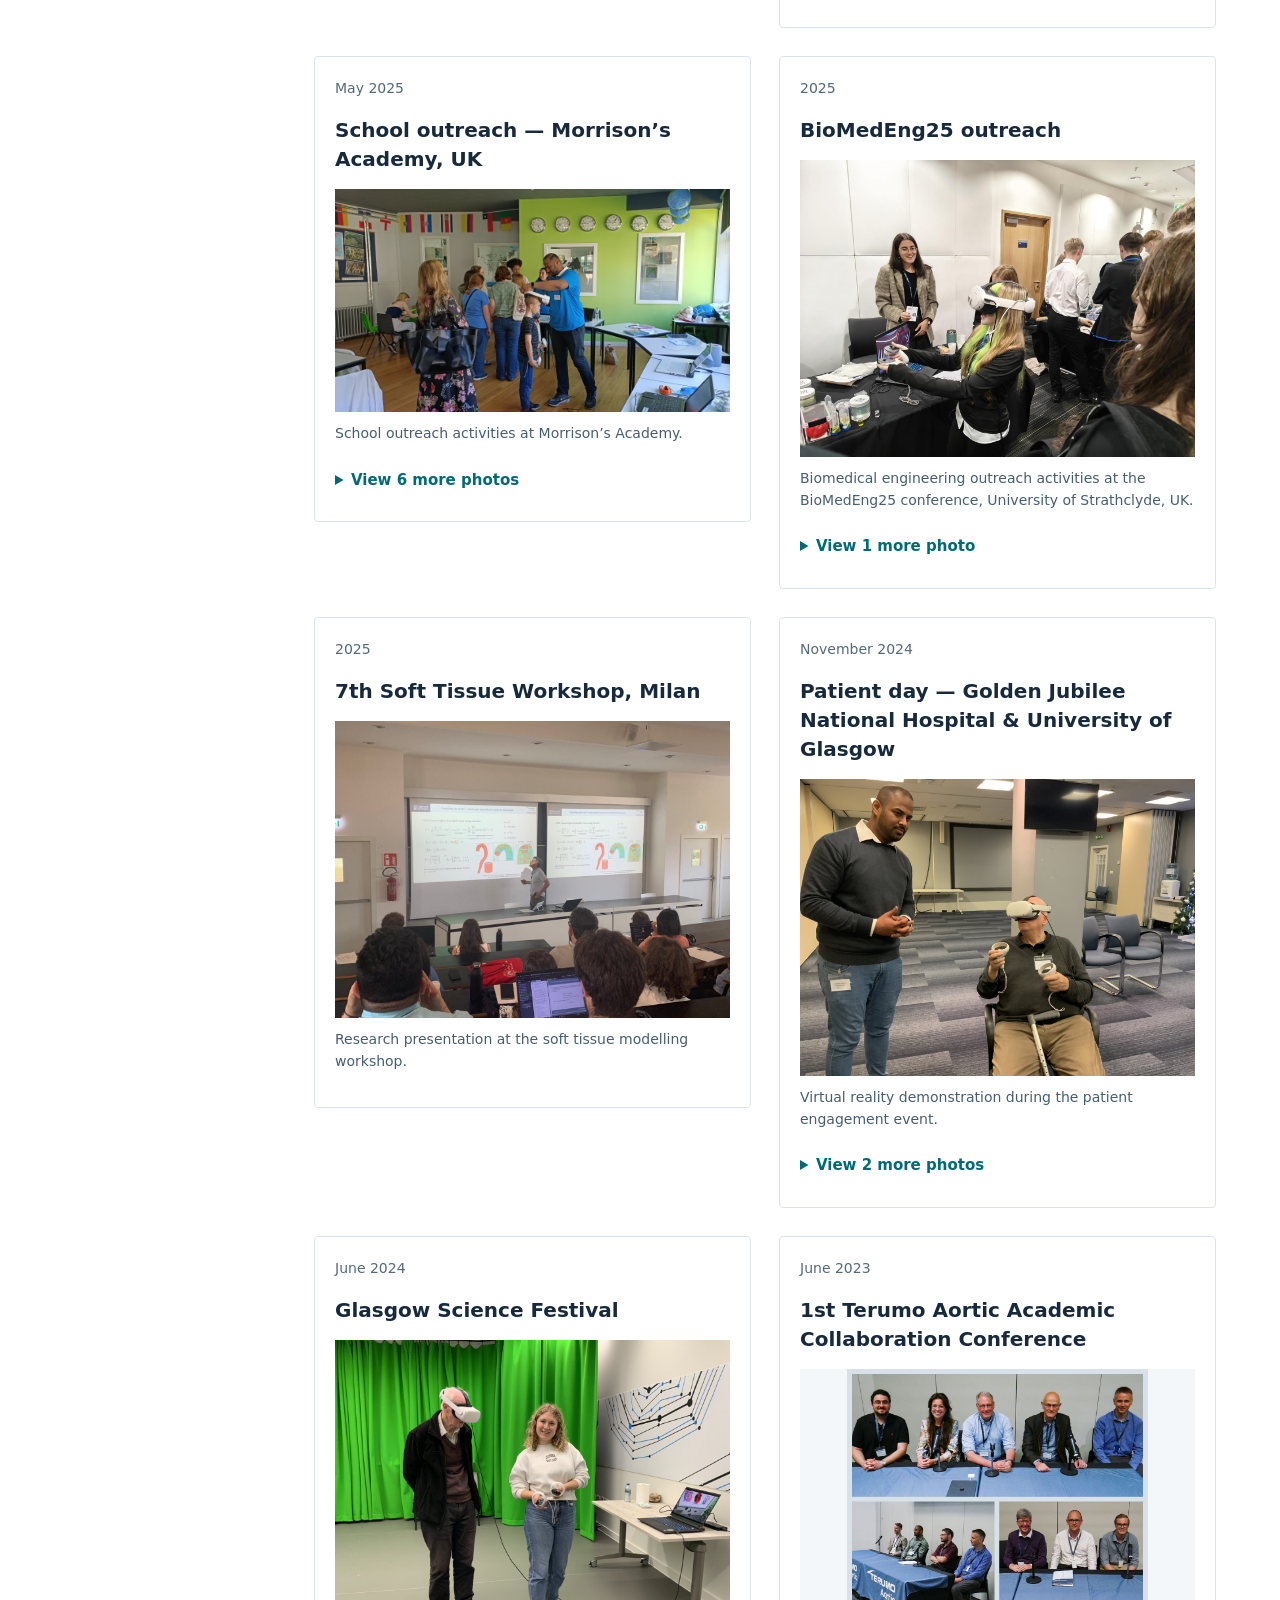
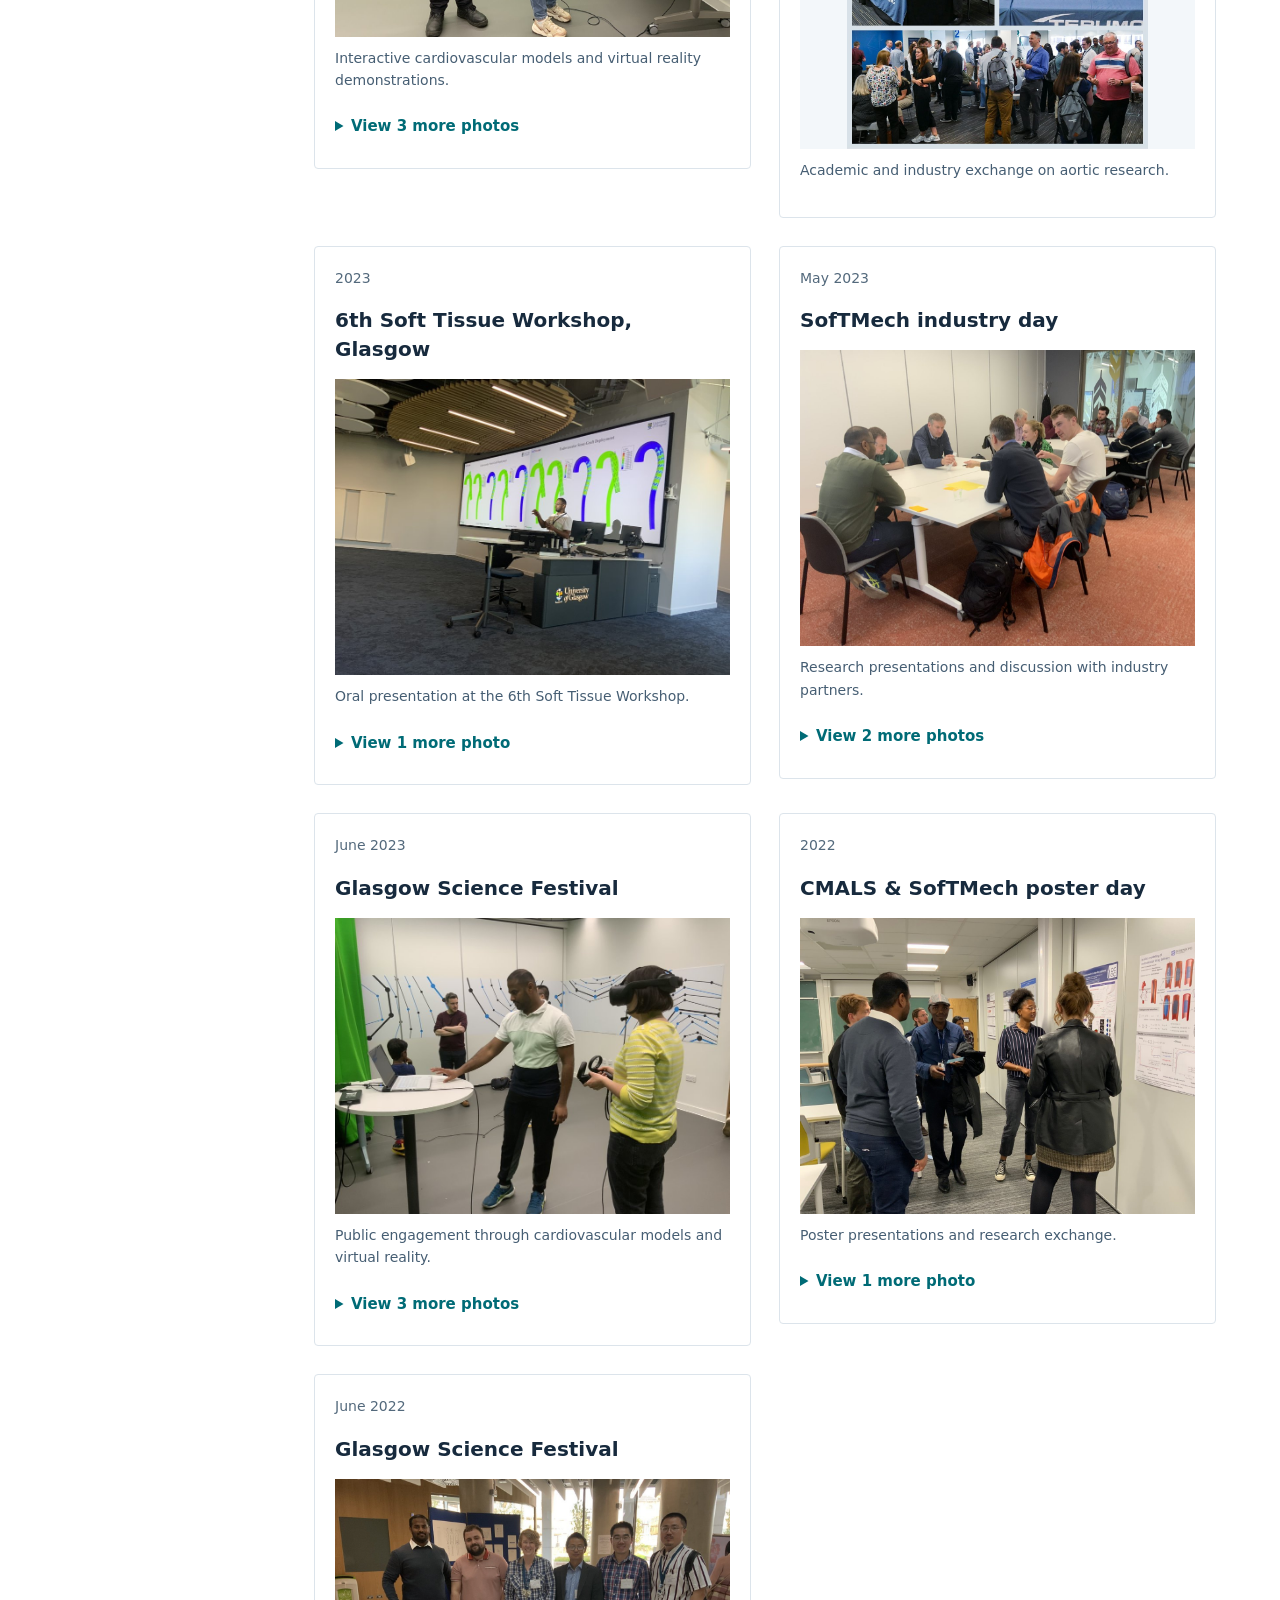
==== commit dd6ef015: "Update index.html" ====
--- a/index.html
+++ b/index.html
@@ -446,7 +446,7 @@
           and remodelling in aneurysmal and dissected aortas using stress dependent (localised) kinematic growth model
         </h4>
         <p>
-          Marimuthu SK, McGinty S, Hill NA. BioMedEng25, Glasgow, UK,
+          Marimuthu SK, McGinty S, Hill NA. BioMedEng25, University of Strathclyde, Glasgow, UK,
           4–5 September.
         </p>
       </article>
@@ -459,6 +459,17 @@
         <p>
           Marimuthu SK, McGinty S, Hill NA. 7th Soft Tissue workshop, Politecnico di Milano, Italy,
           11-13 June.
+        </p>
+      </article>
+
+      <article class="entry">
+        <p class="meta">2023</p>
+        <h4>
+          Design of patient-specific stent-grafts to treat aortic diseases.
+        </h4>
+        <p>
+          Marimuthu SK, McGinty S, Hill NA. 6th Soft Tissue workshop, University of Glasgow, UK,
+          8 June.
         </p>
       </article>
       
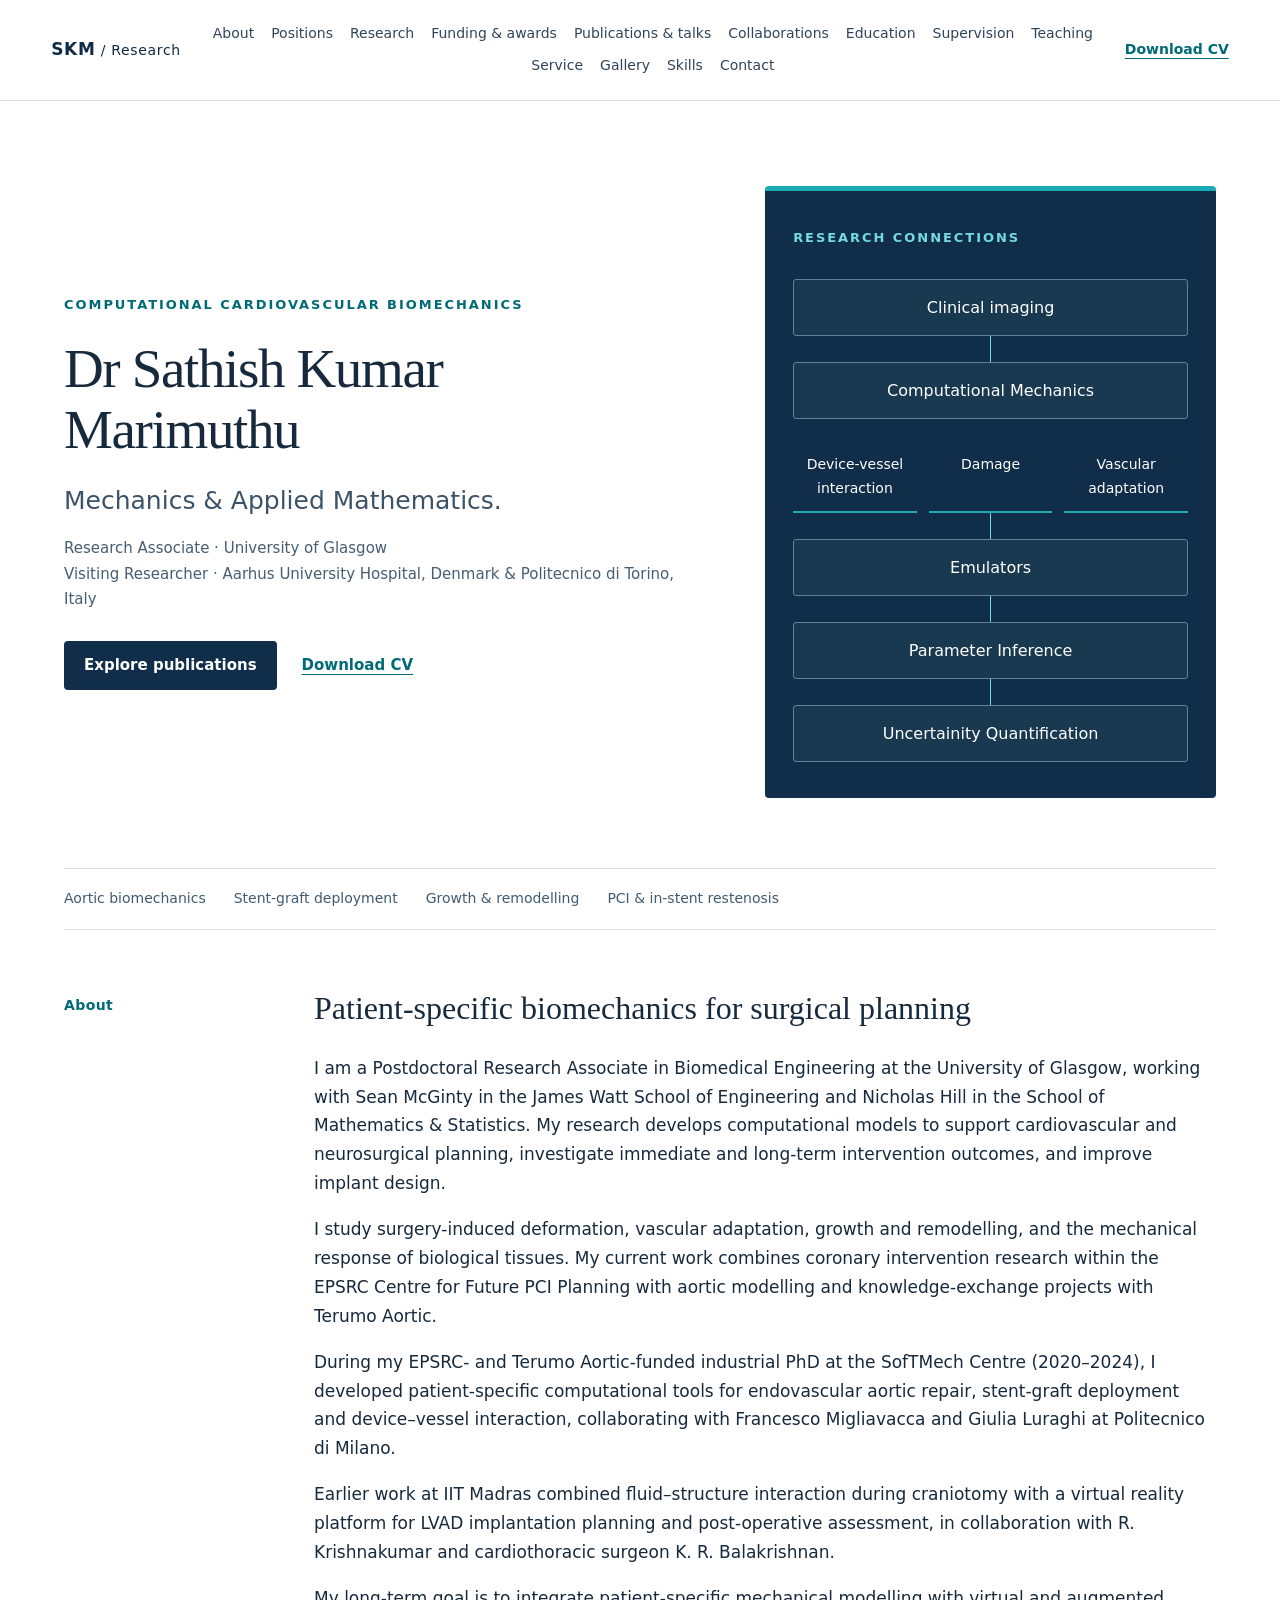
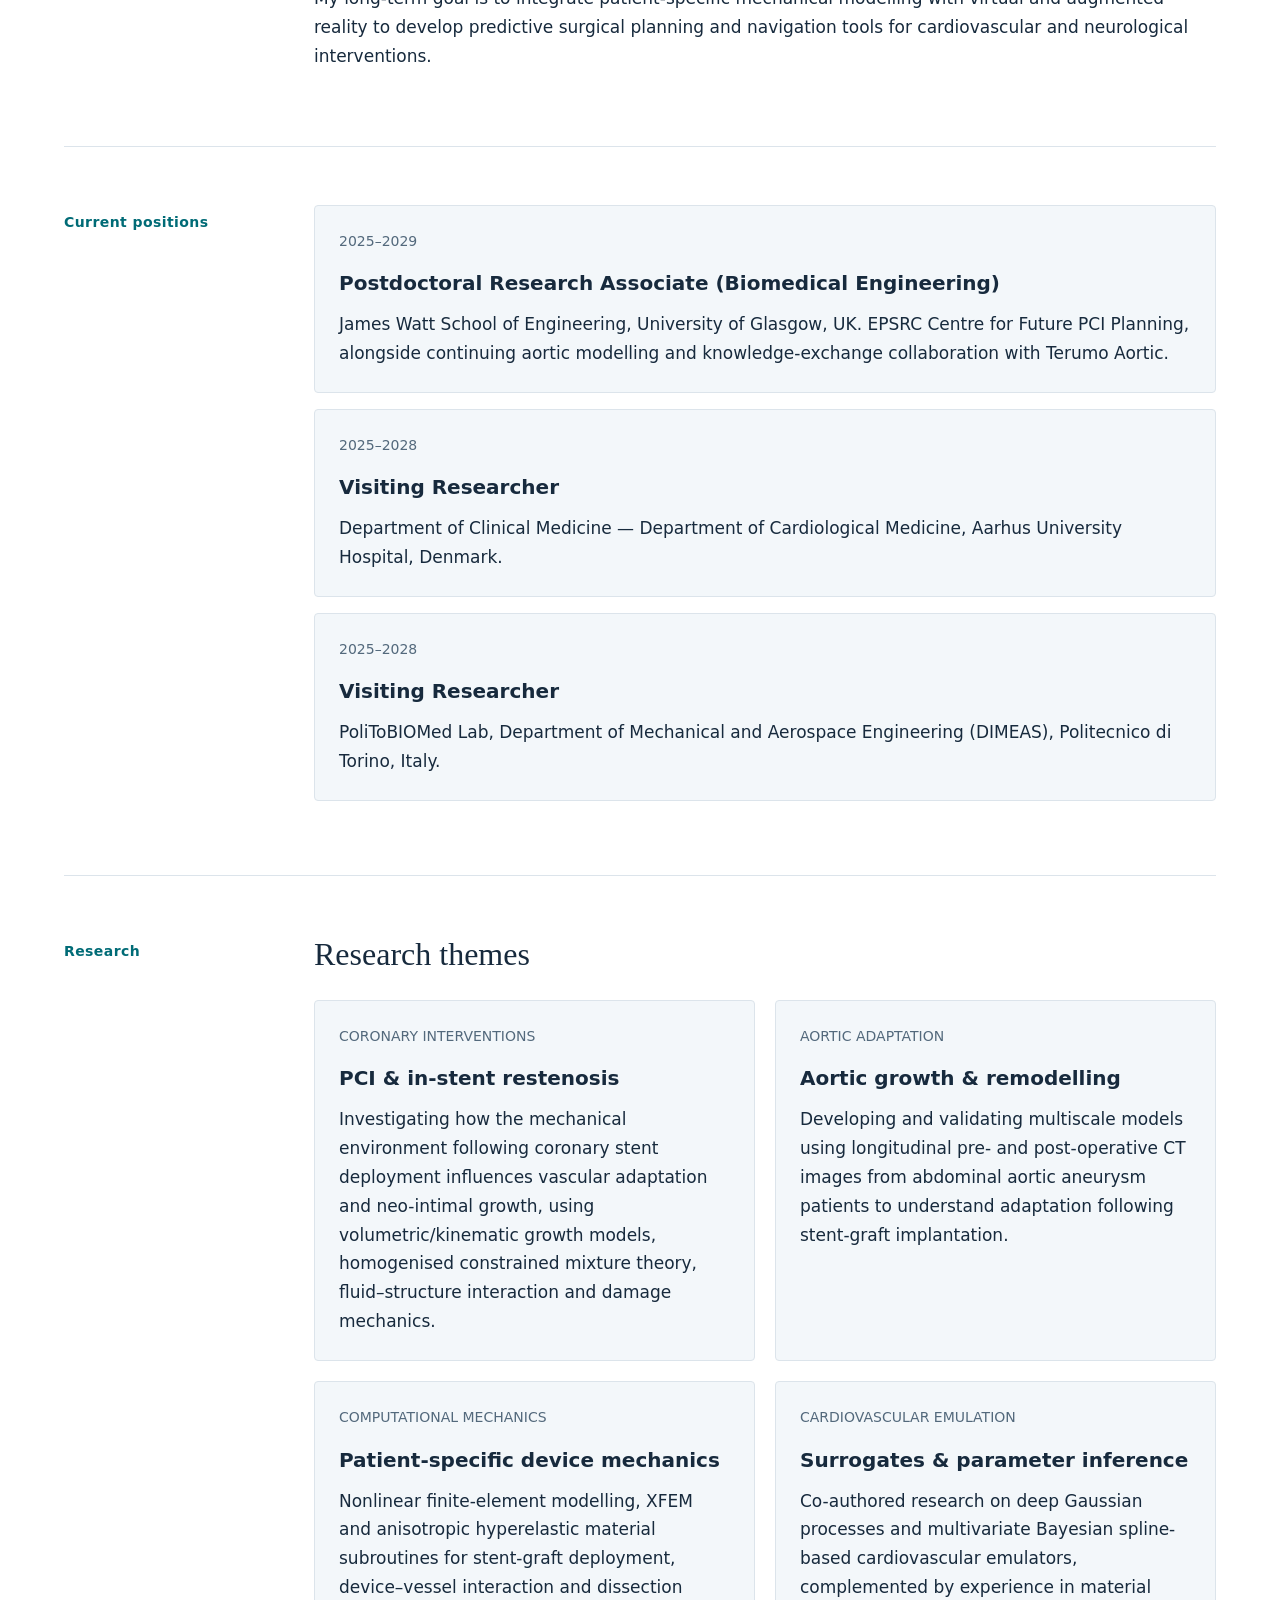
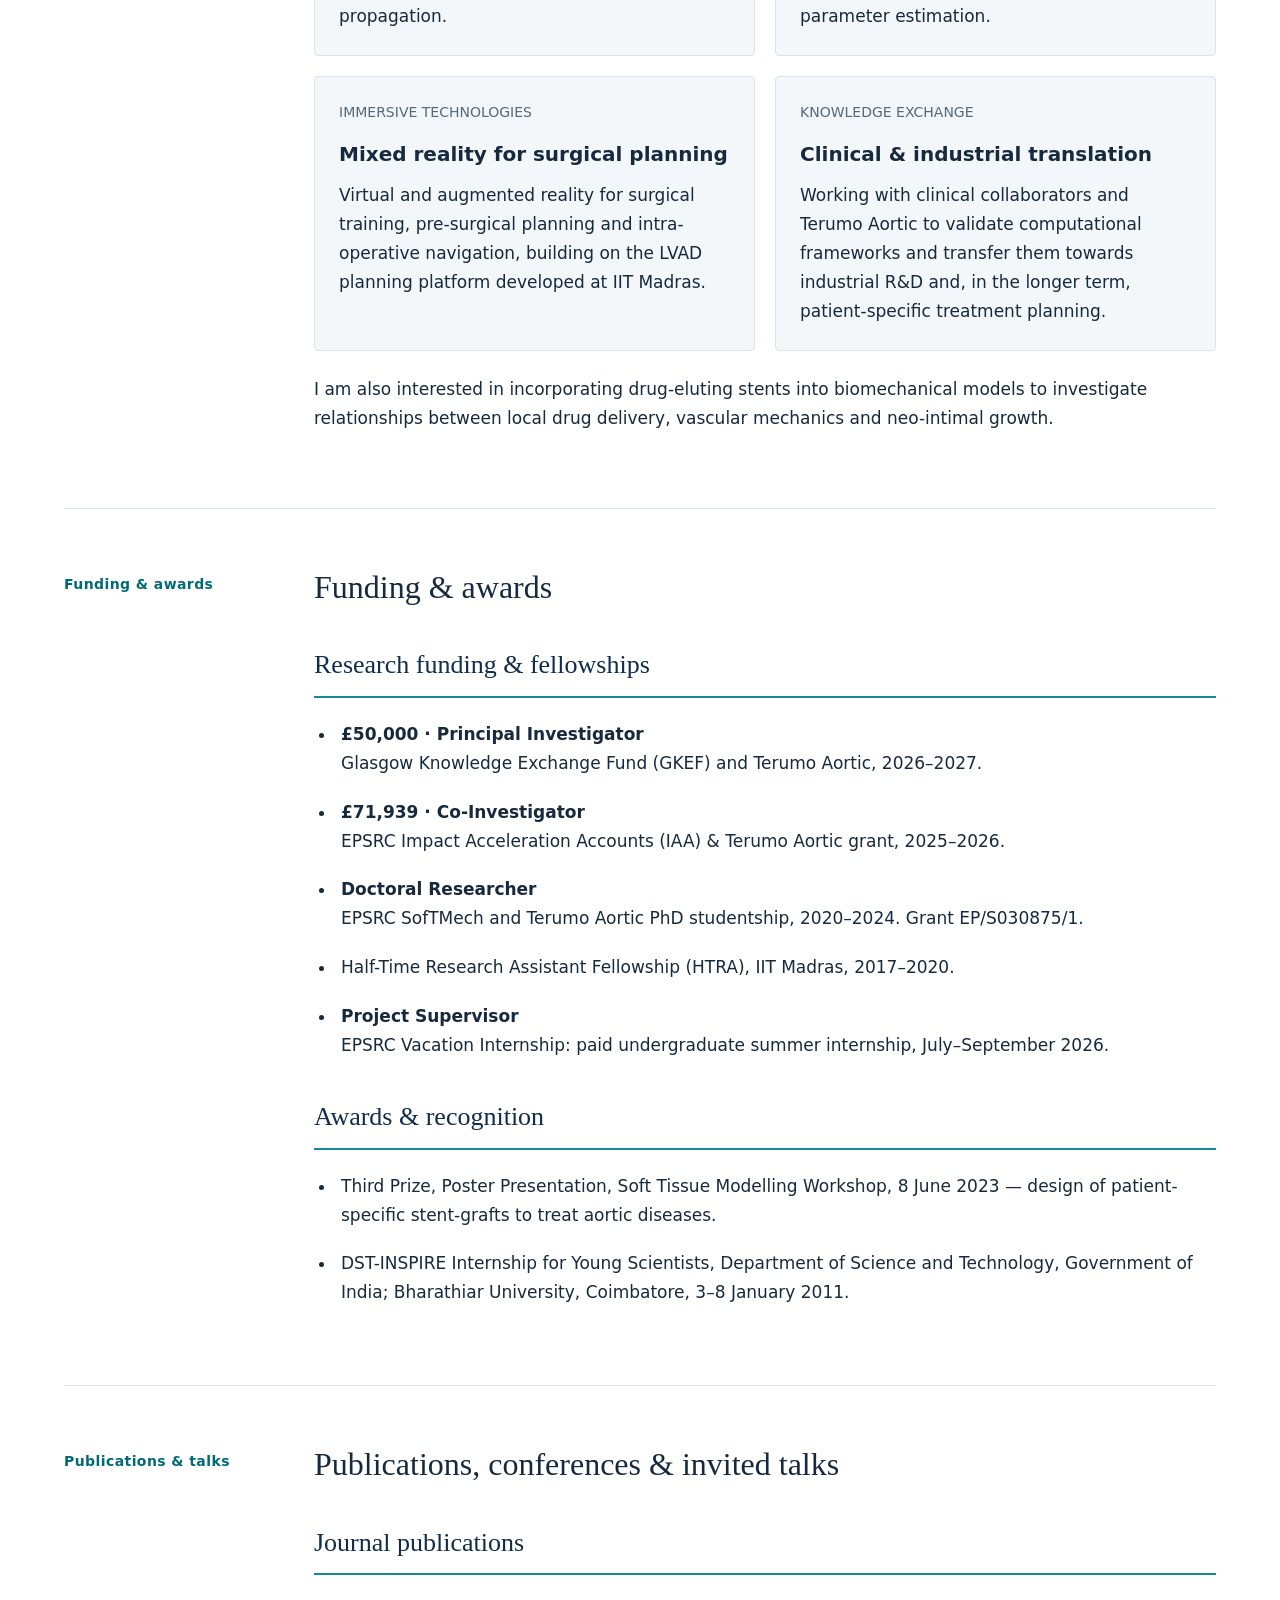
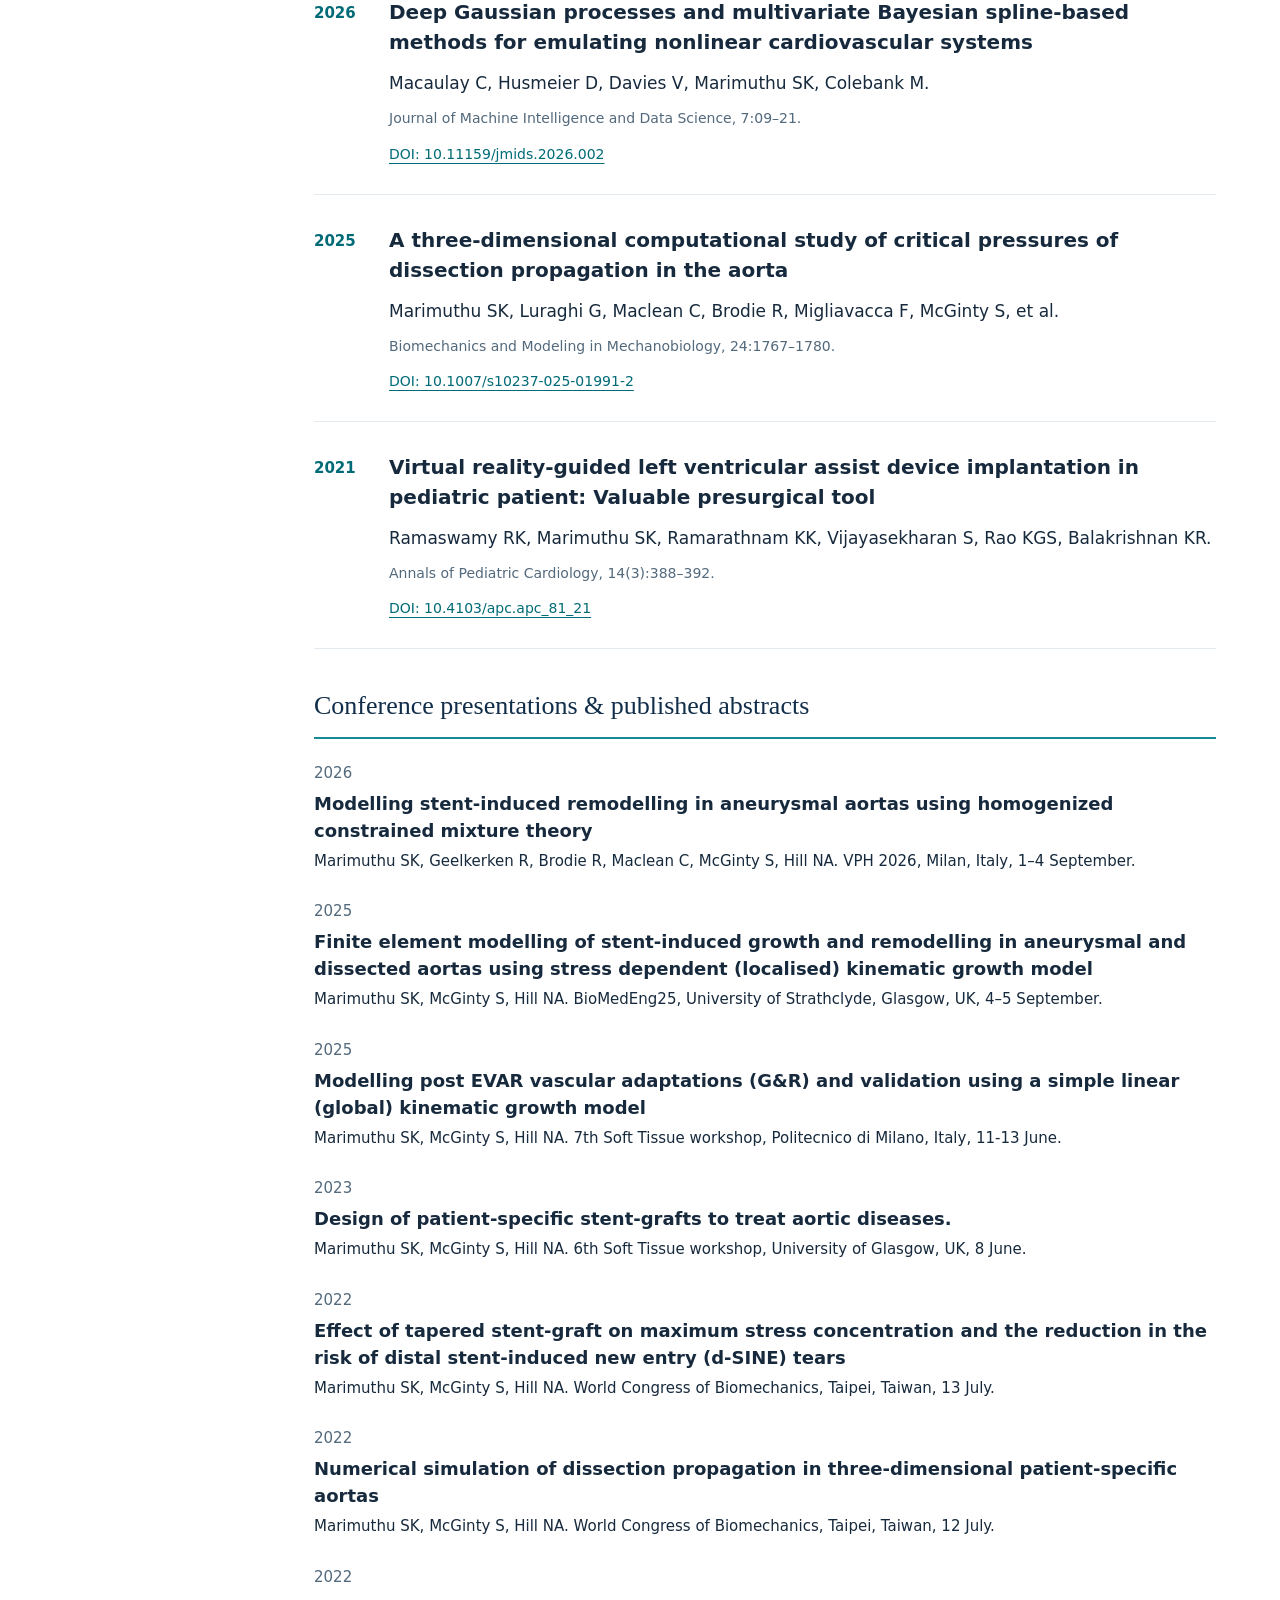
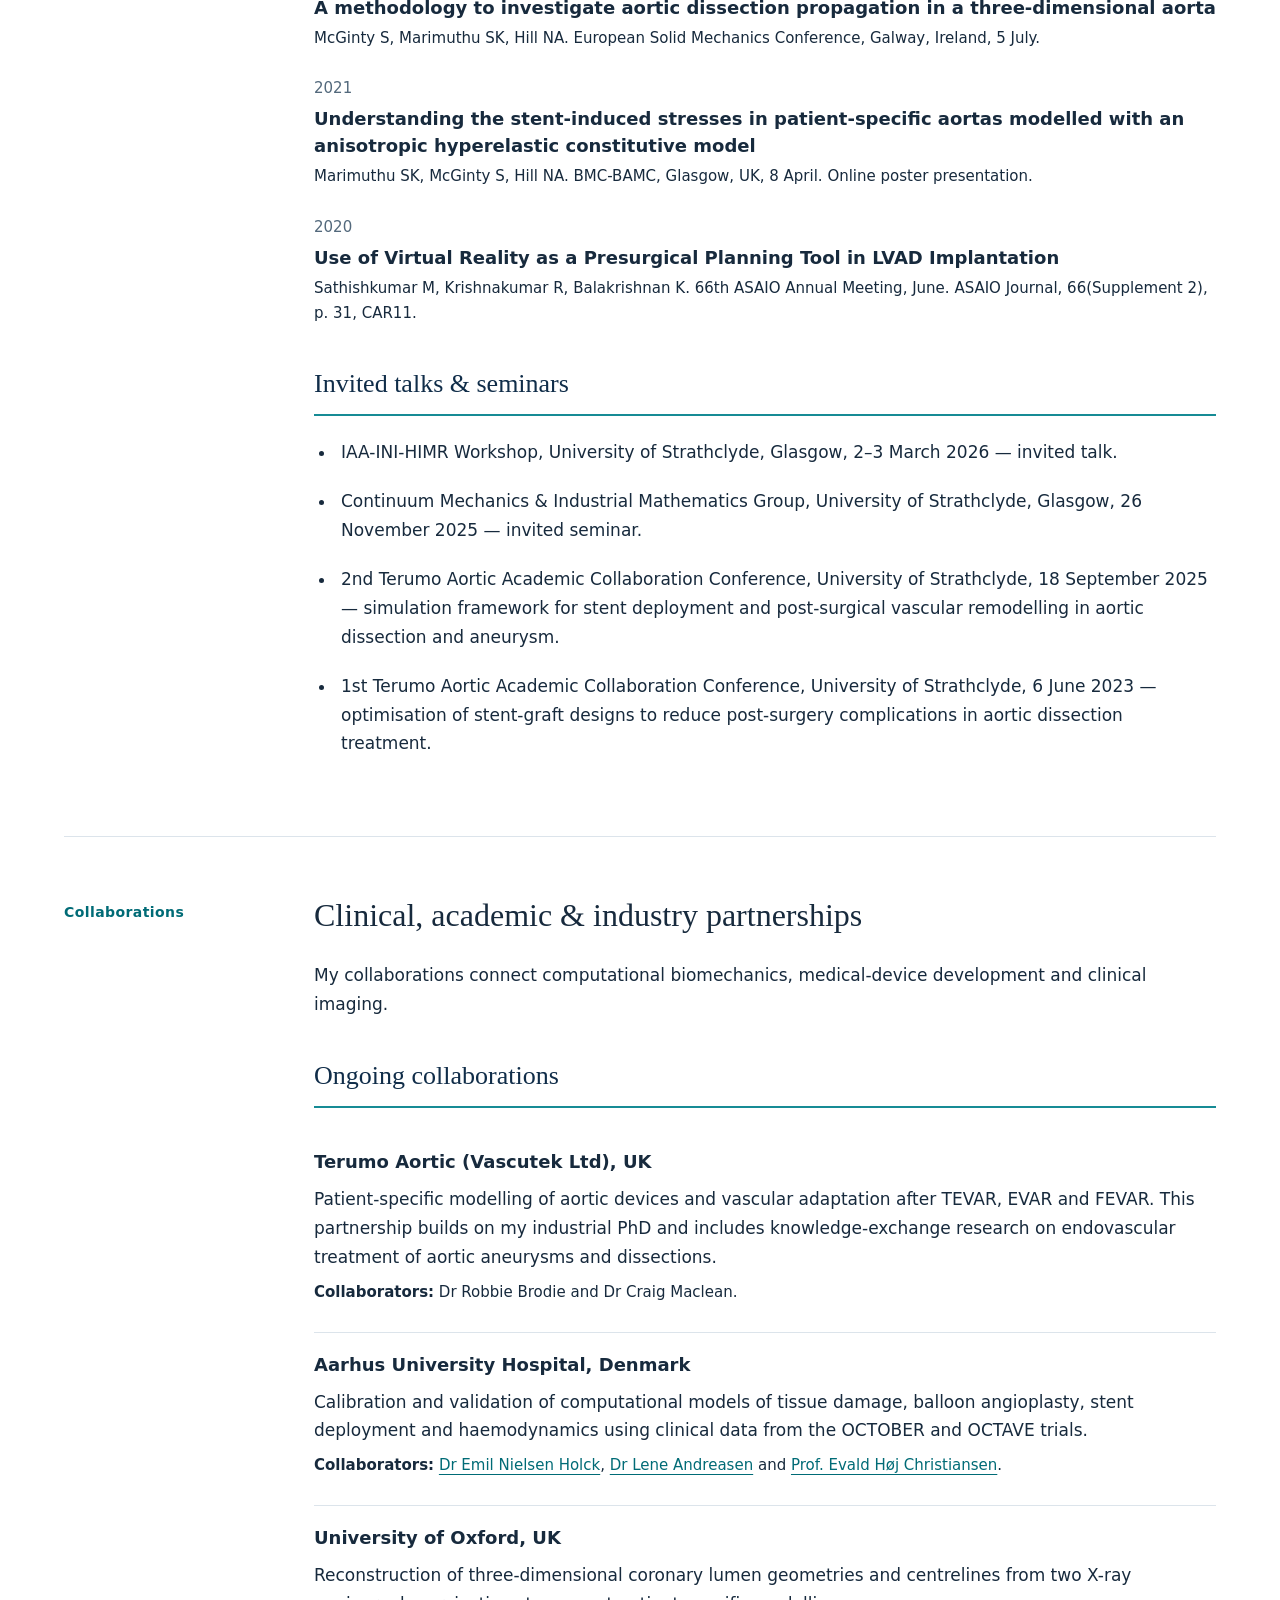
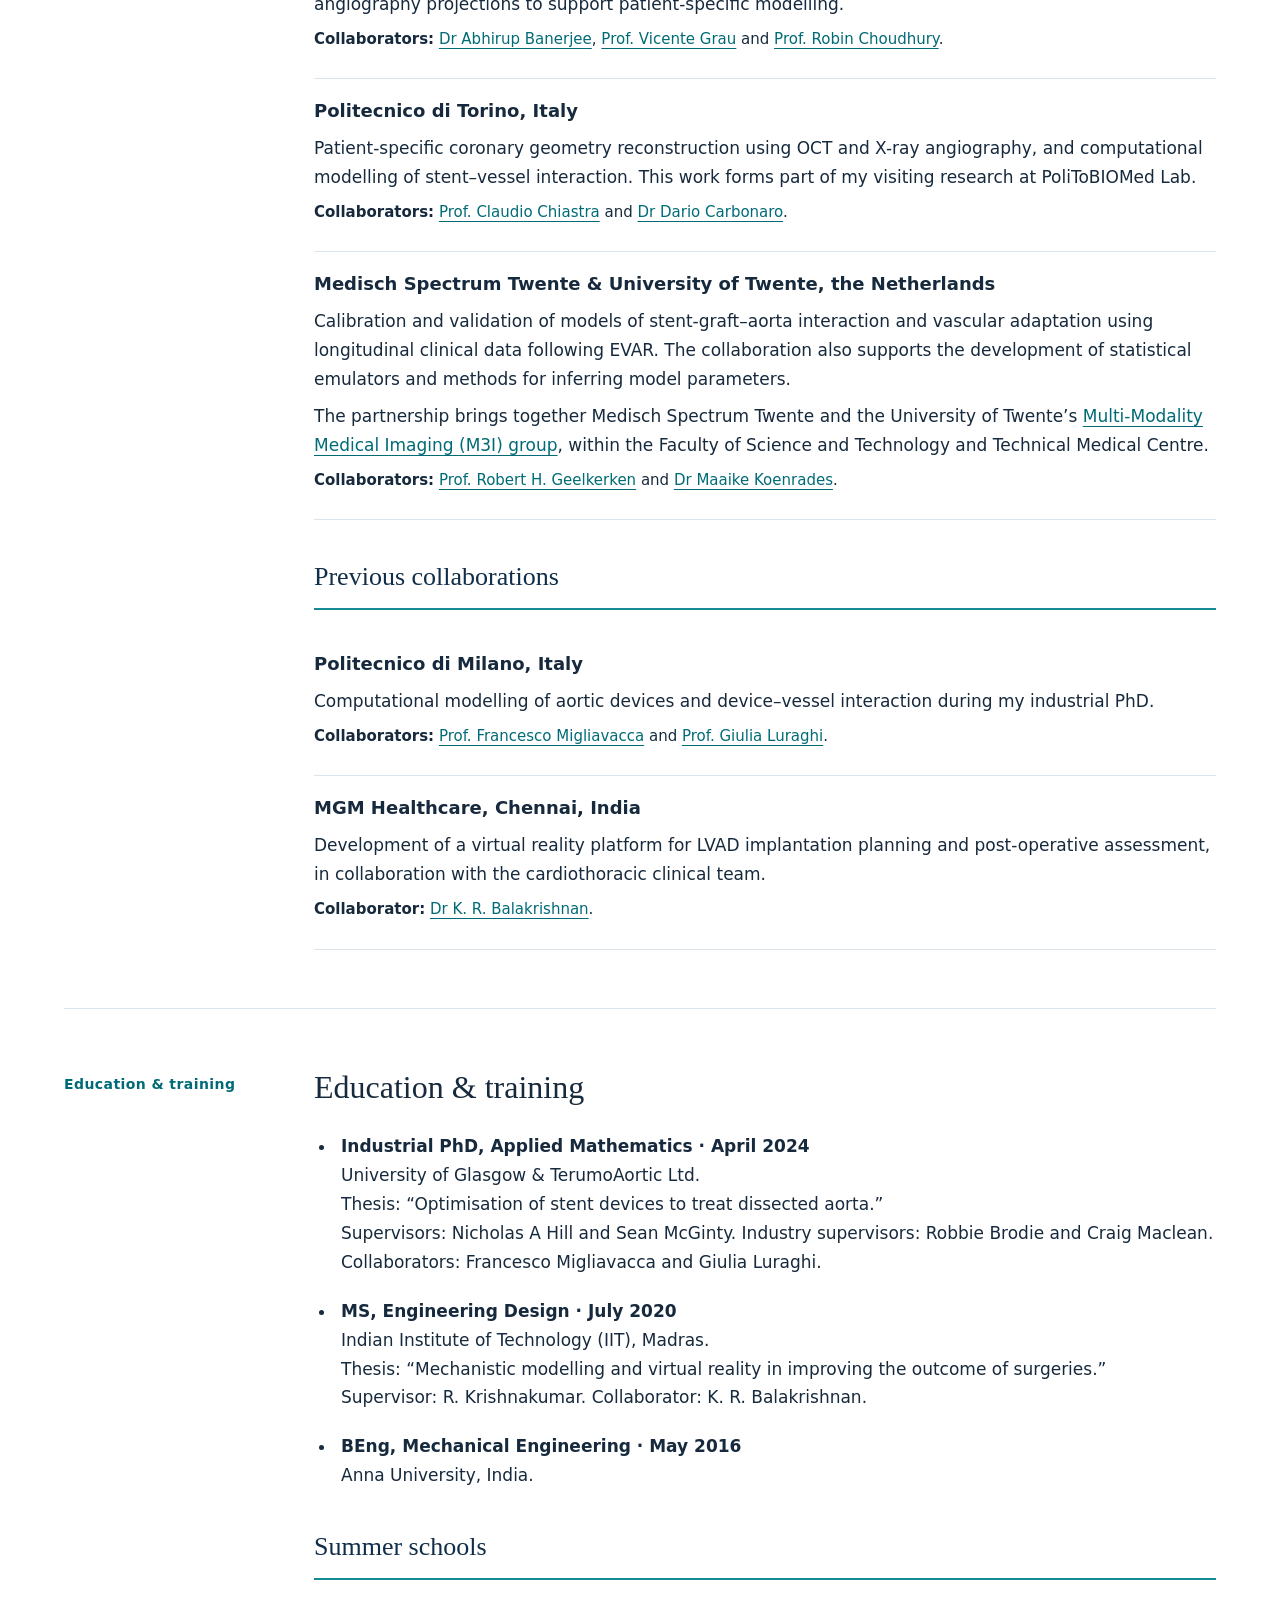
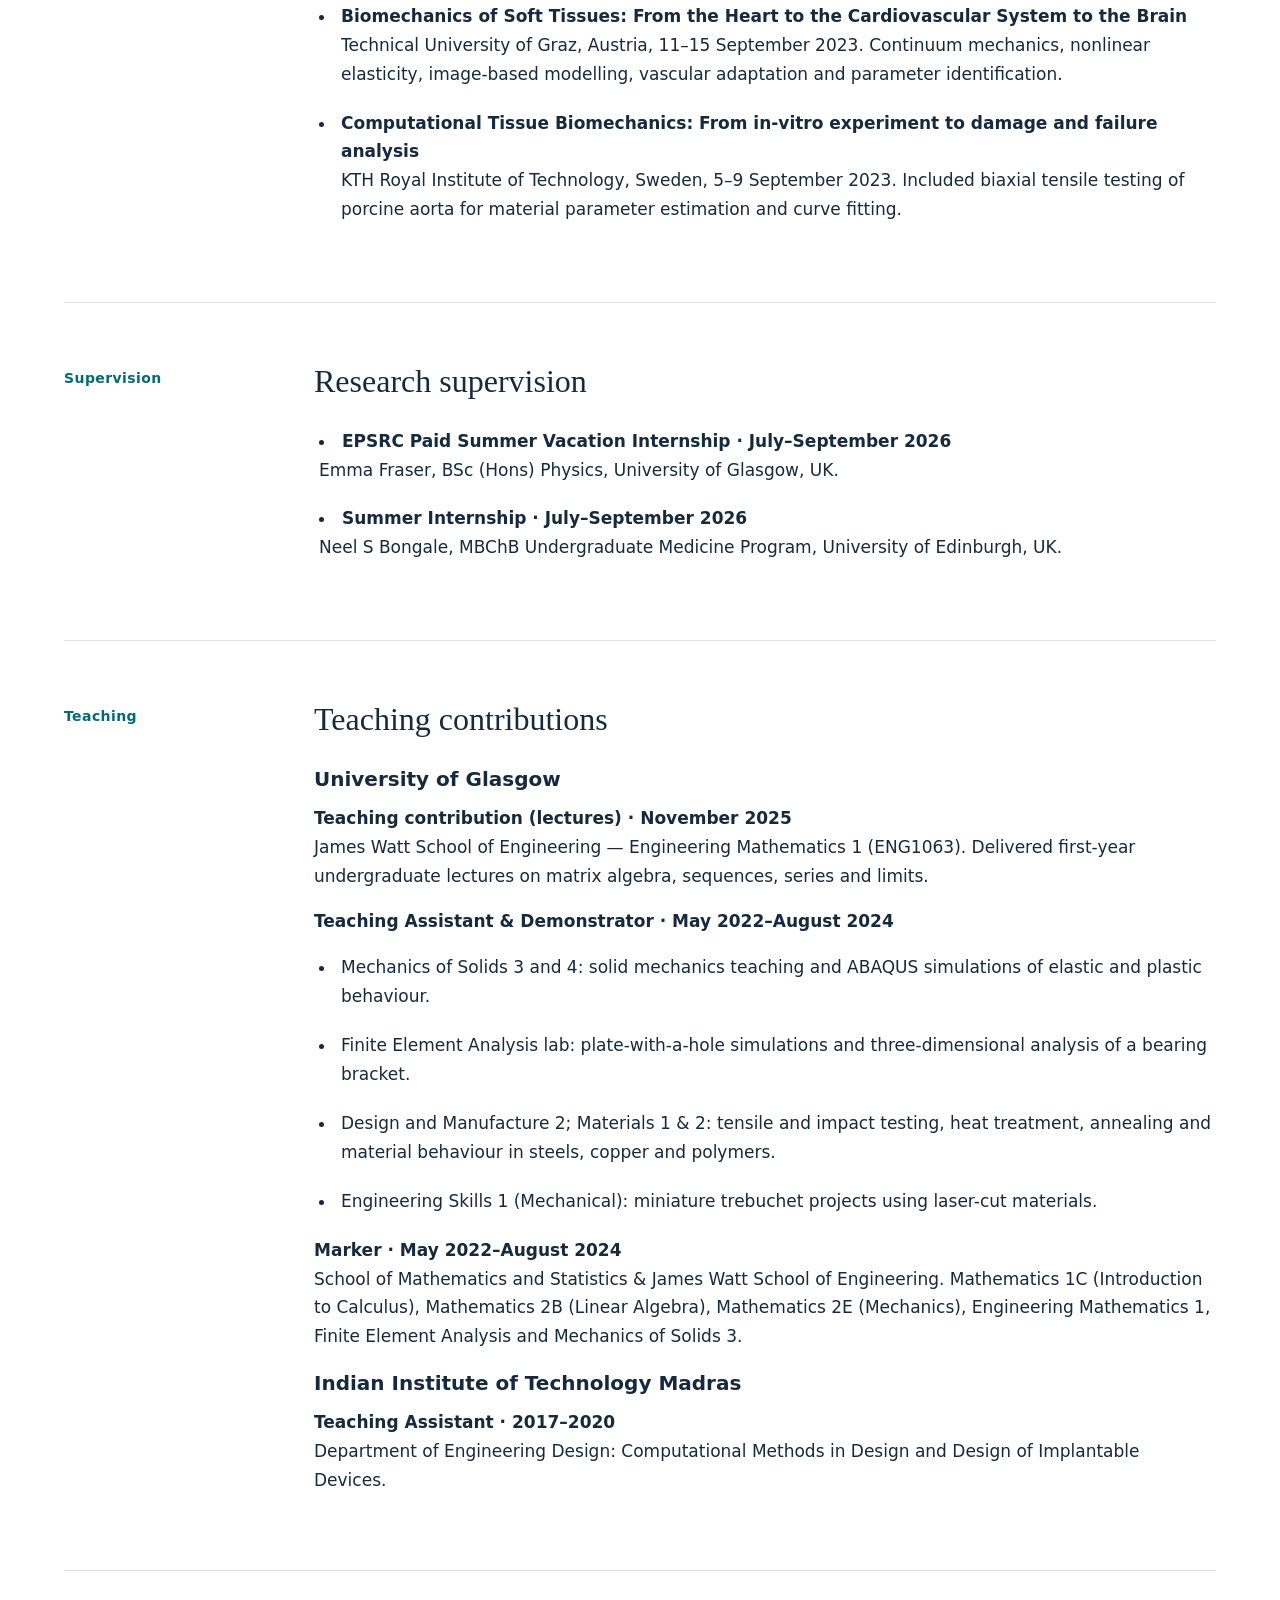
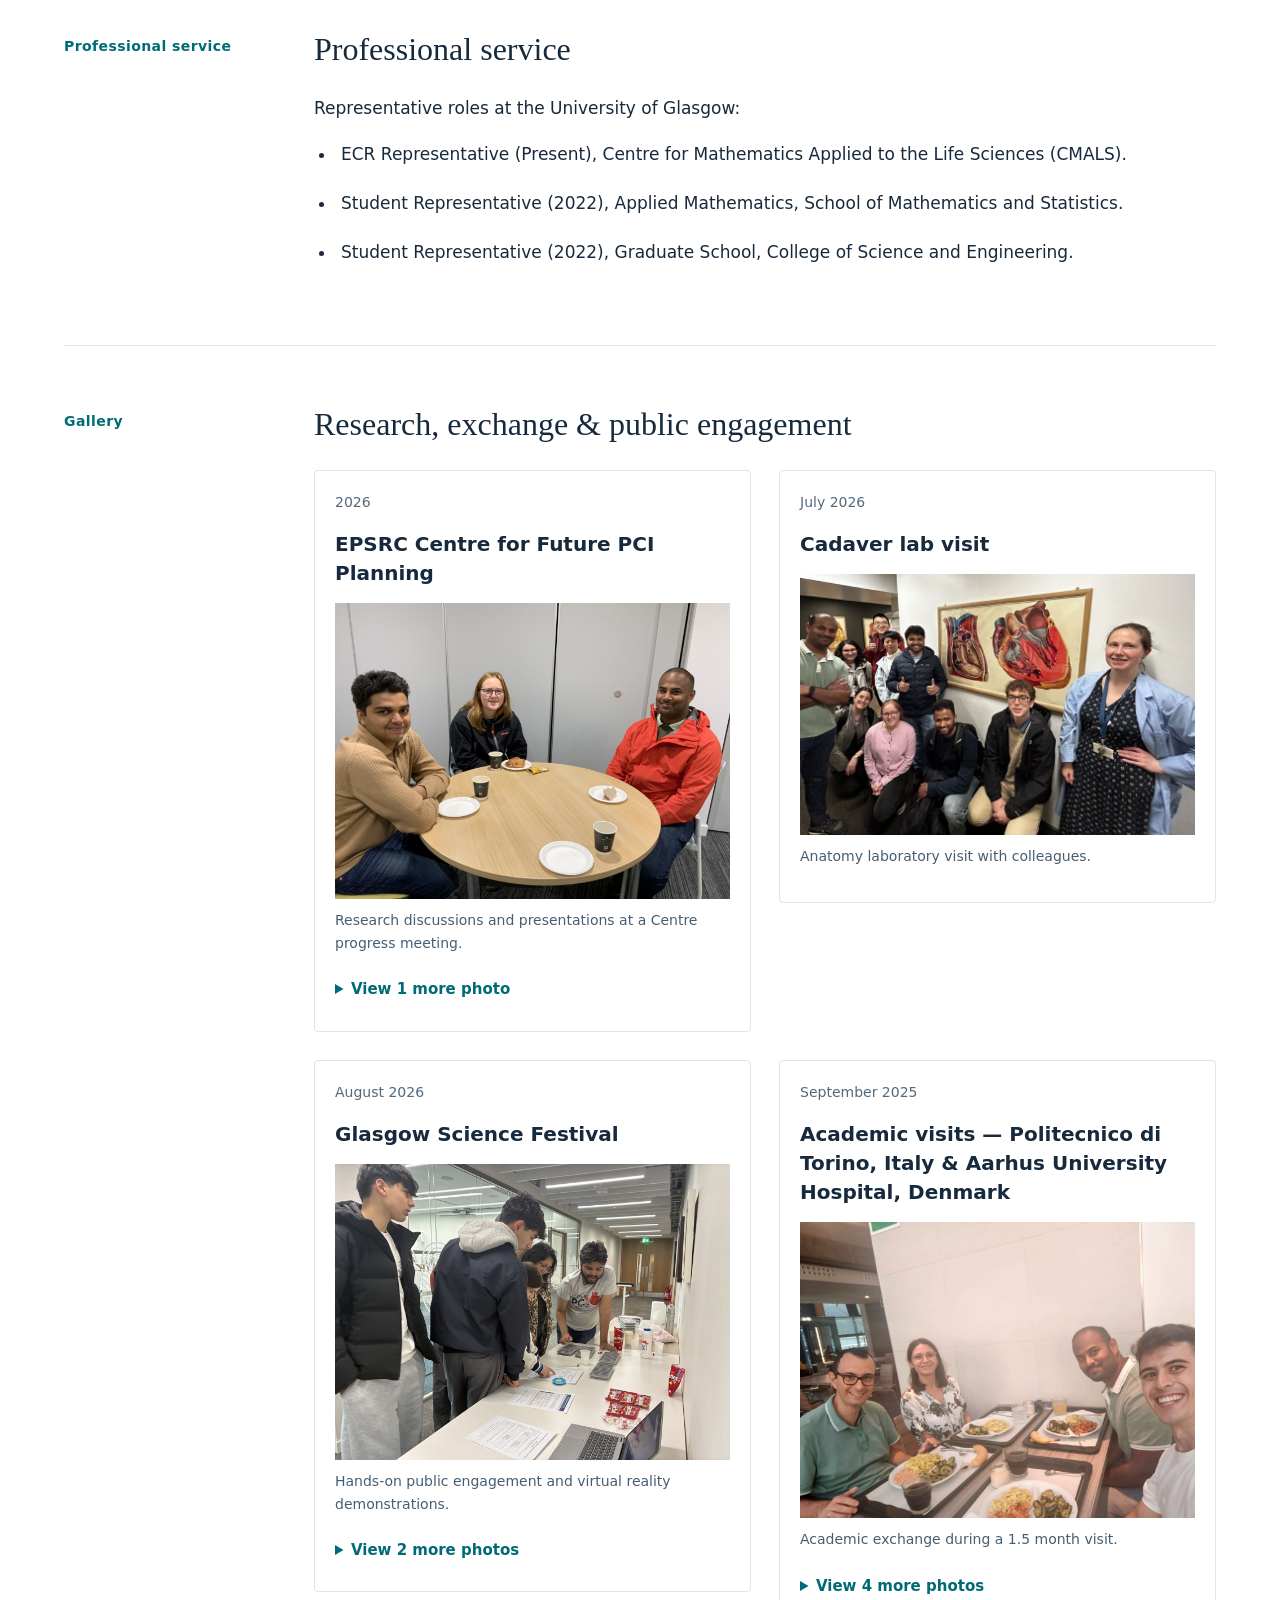
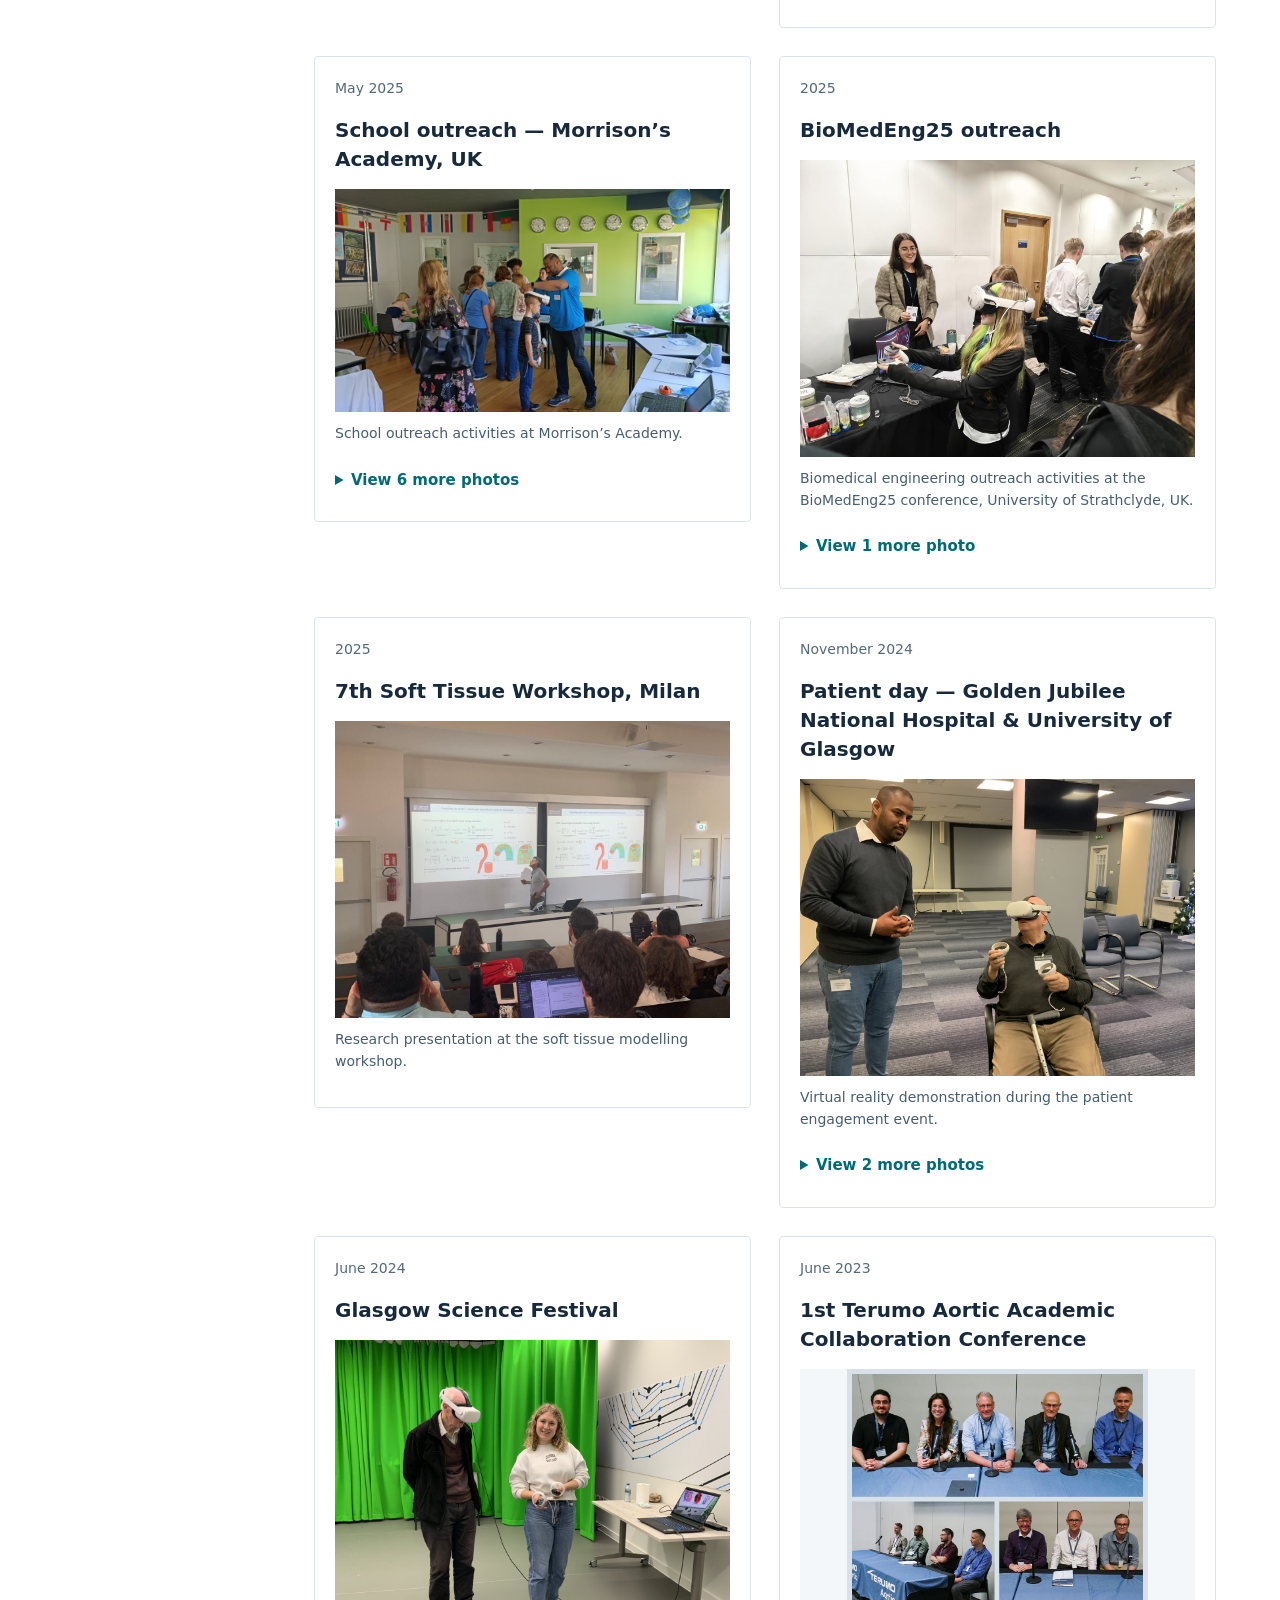
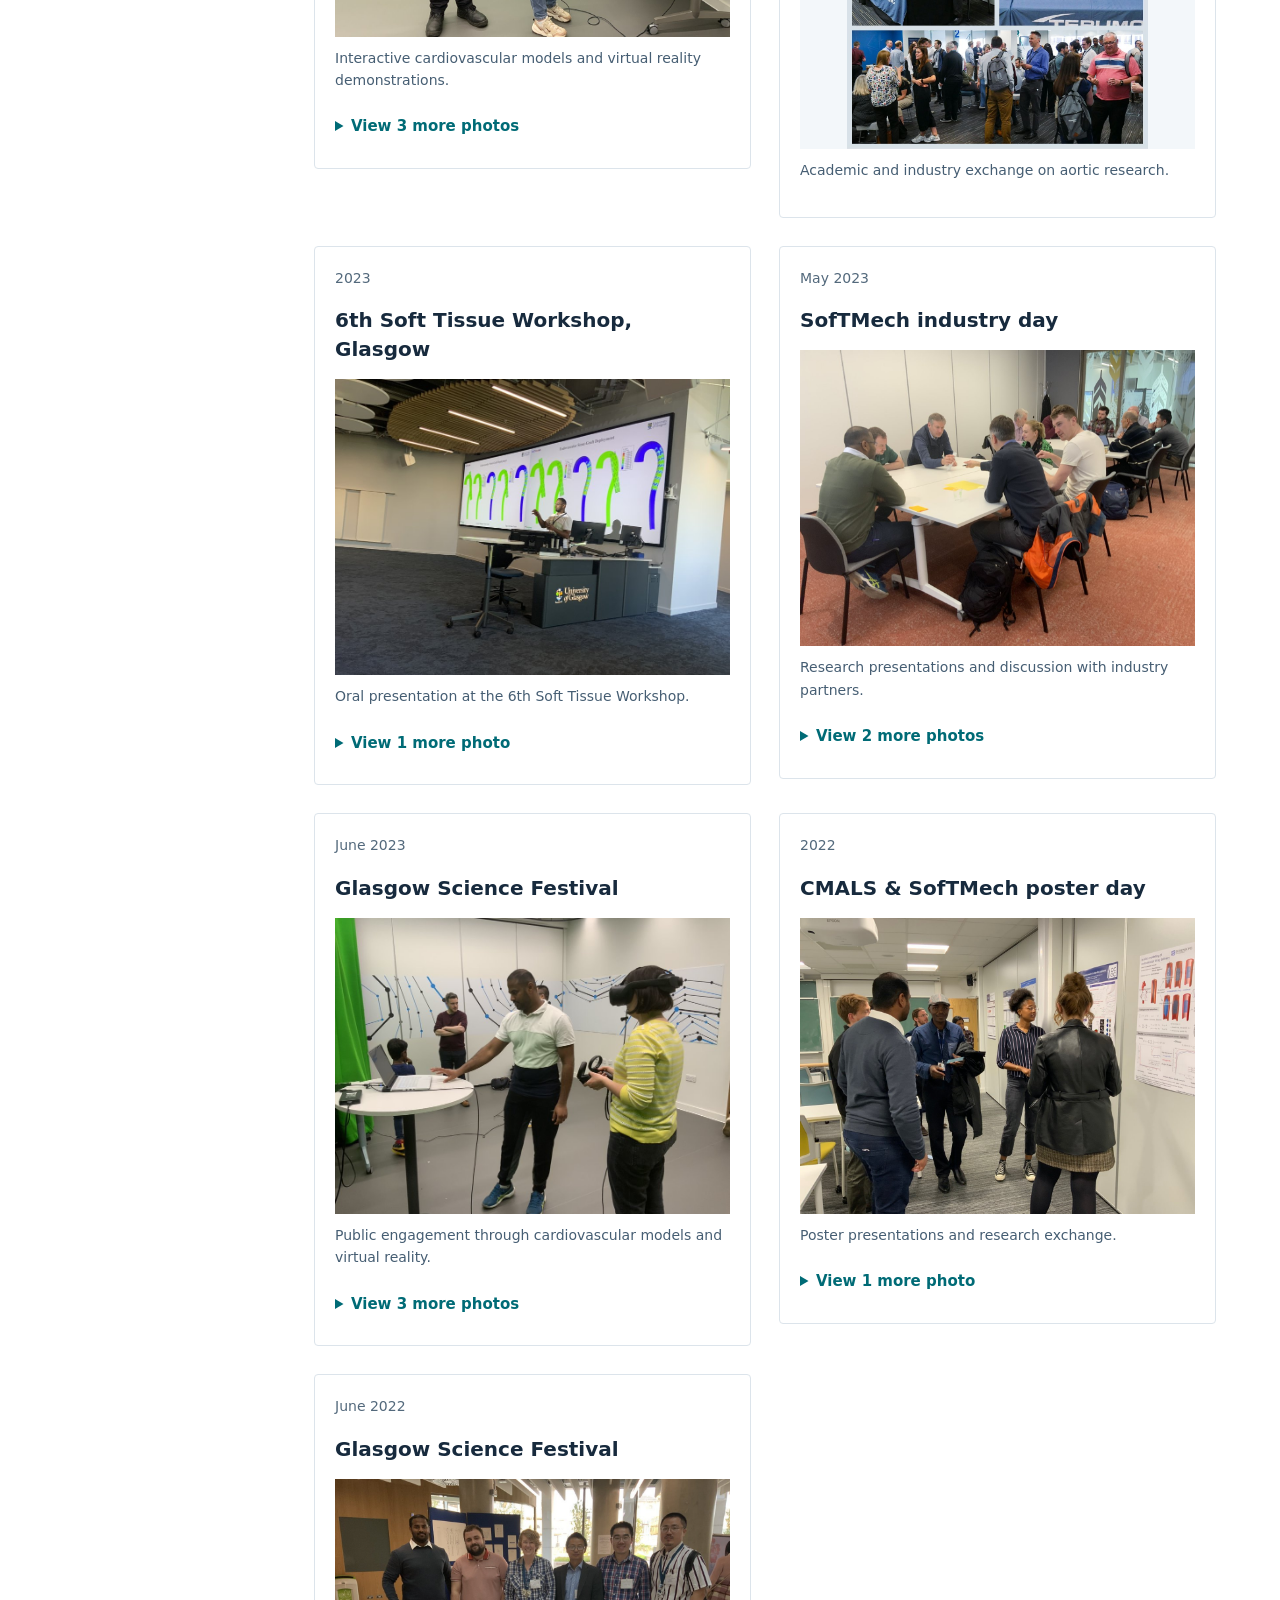
==== commit 4f29ec64: "Update index.html" ====
--- a/index.html
+++ b/index.html
@@ -120,9 +120,9 @@
         Mechanics & Applied Mathematics.
       </p>
       <p class="hero-detail">
-        Research Associate (Biomedical Engineering) · University of Glasgow<br>
-        Visiting Researcher · Aarhus University Hospital &amp;
-        Politecnico di Torino
+        Research Associate · University of Glasgow<br>
+        Visiting Researcher · Aarhus University Hospital, Denmark &amp;
+        Politecnico di Torino, Italy
       </p>
       <div class="actions">
         <a class="button" href="#publications">Explore publications</a>
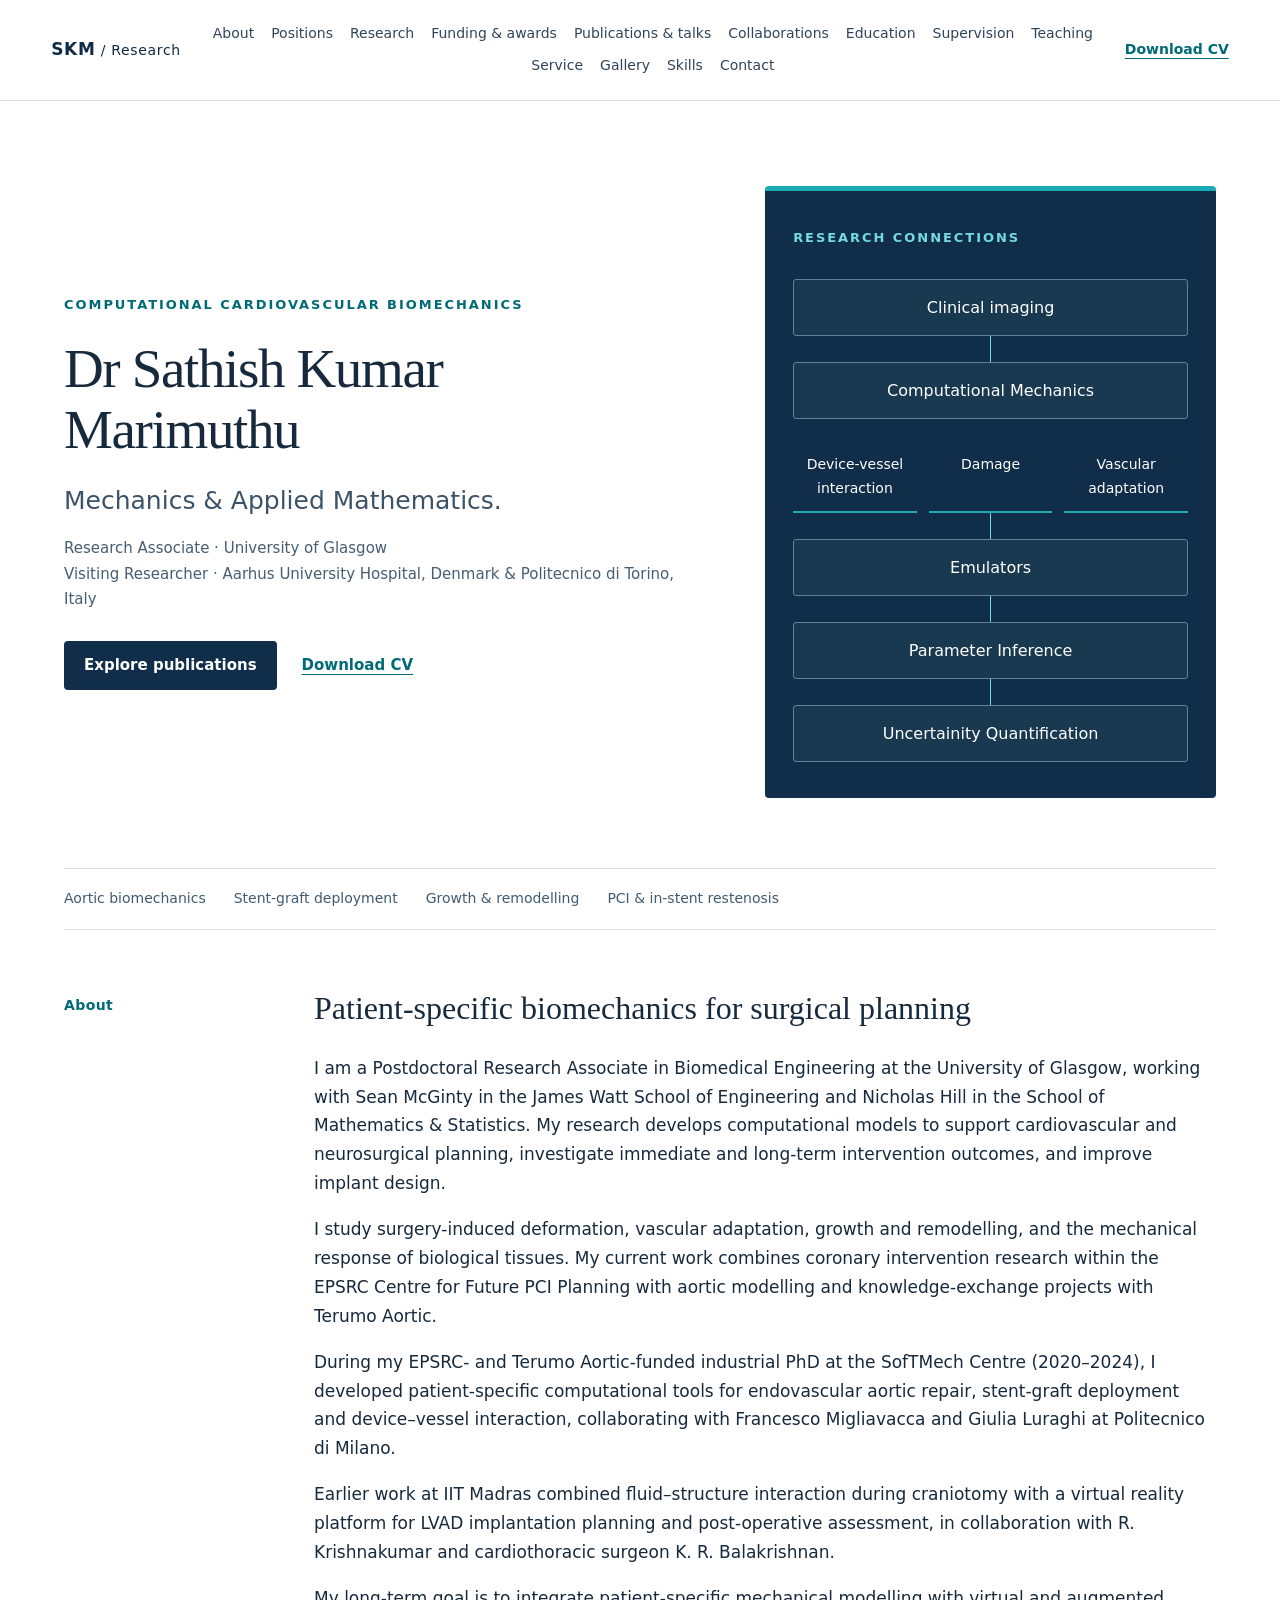
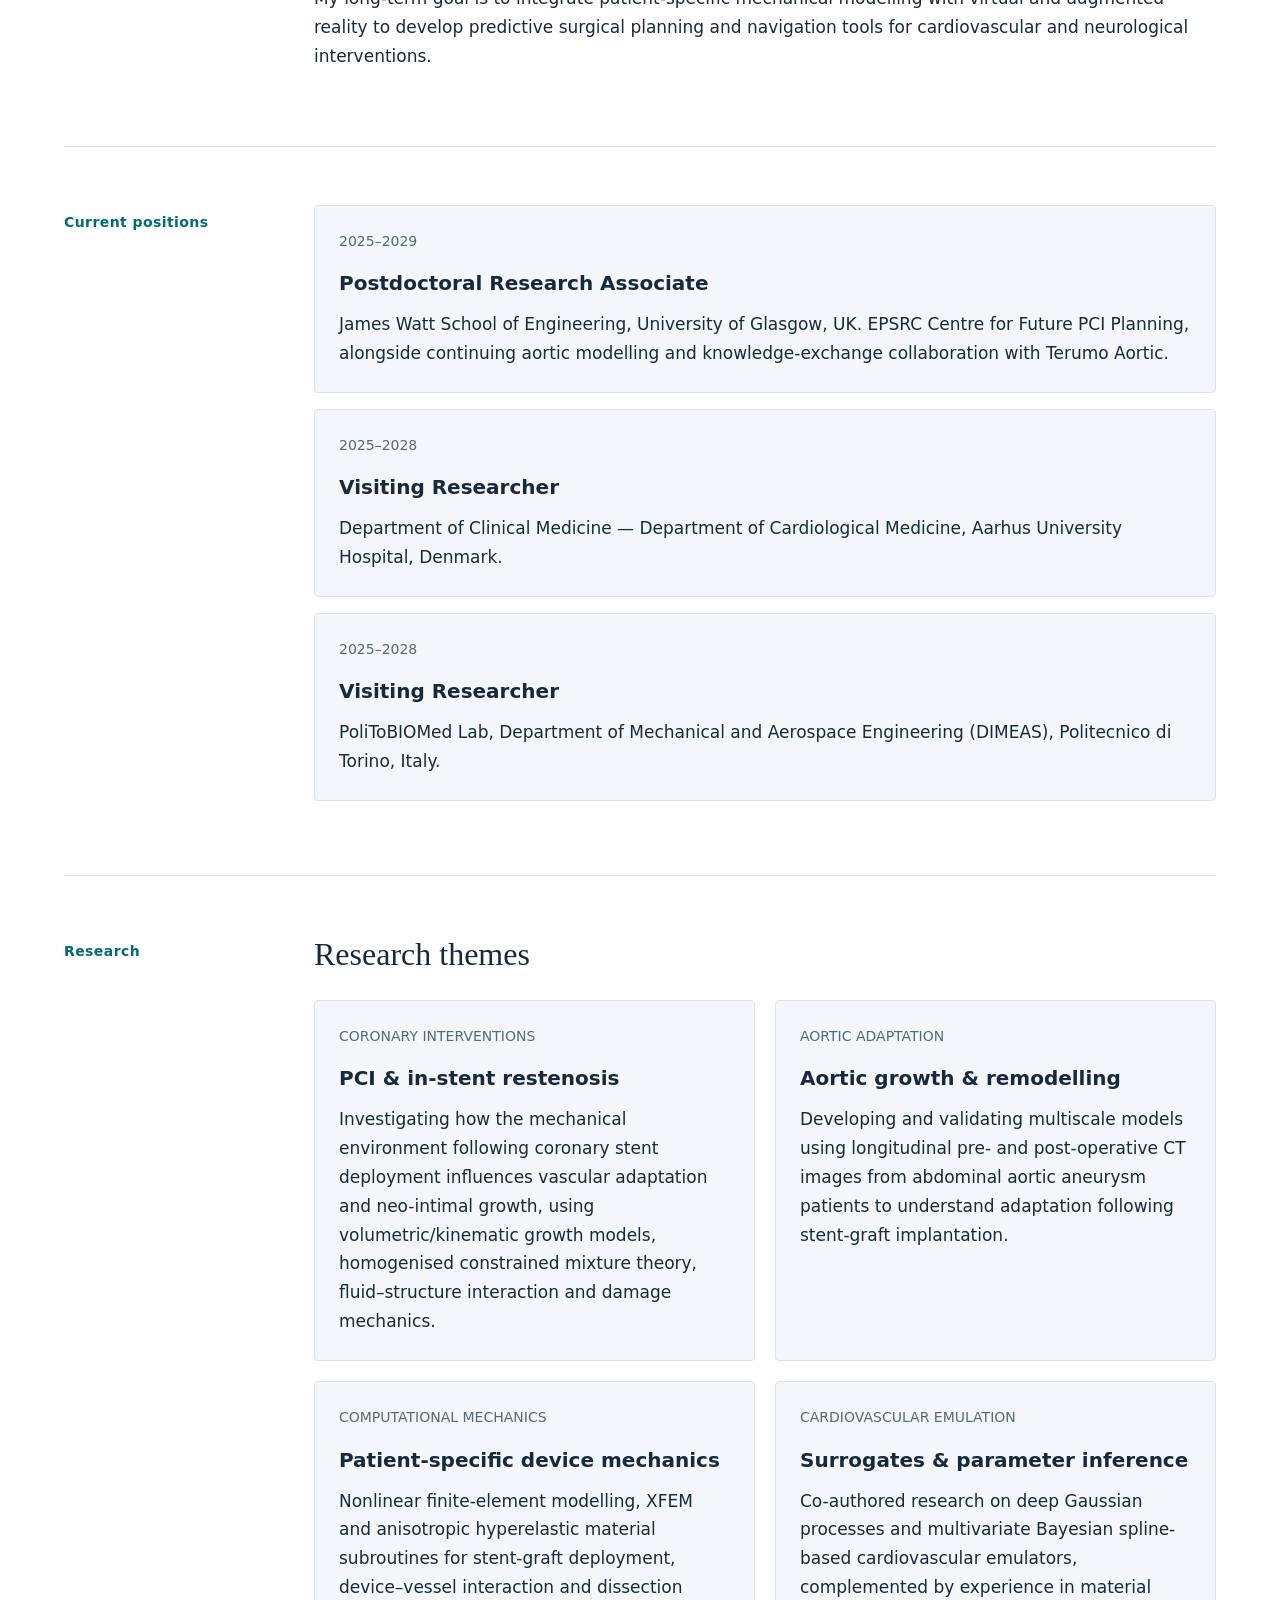
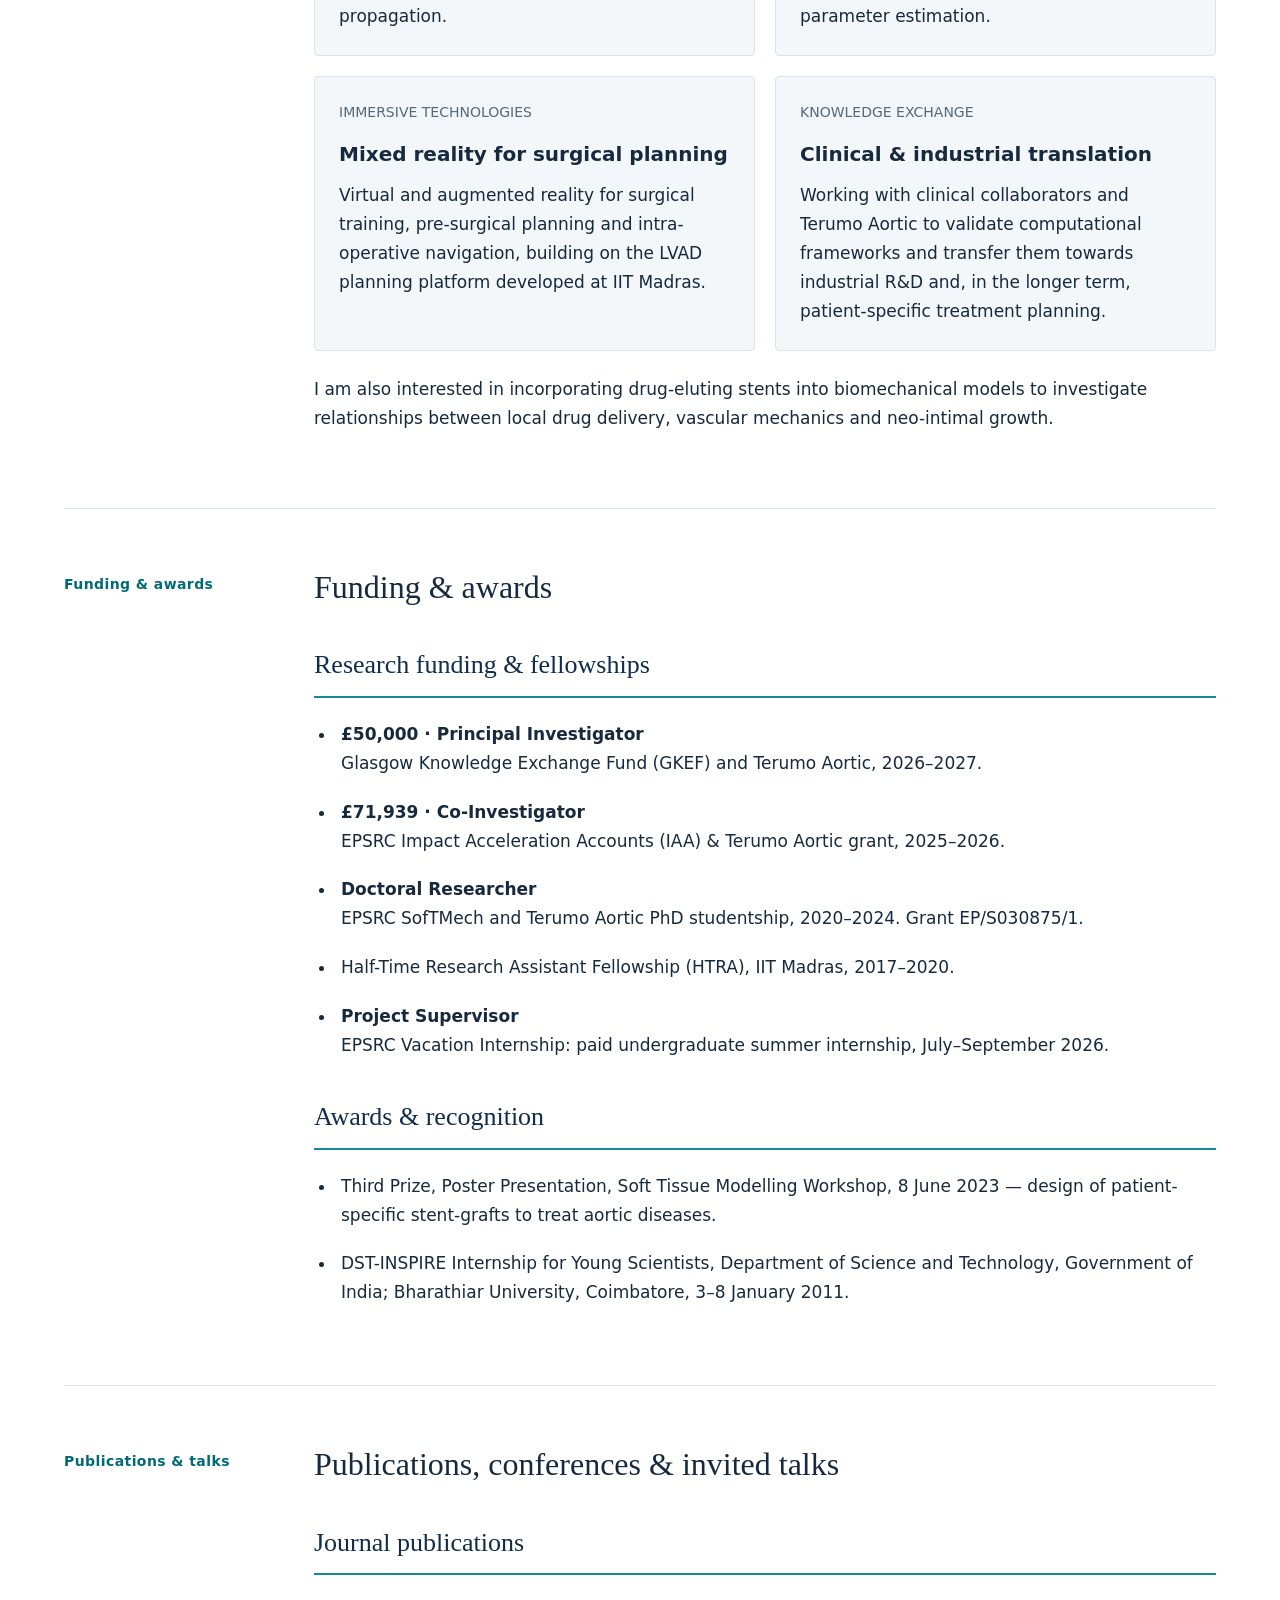
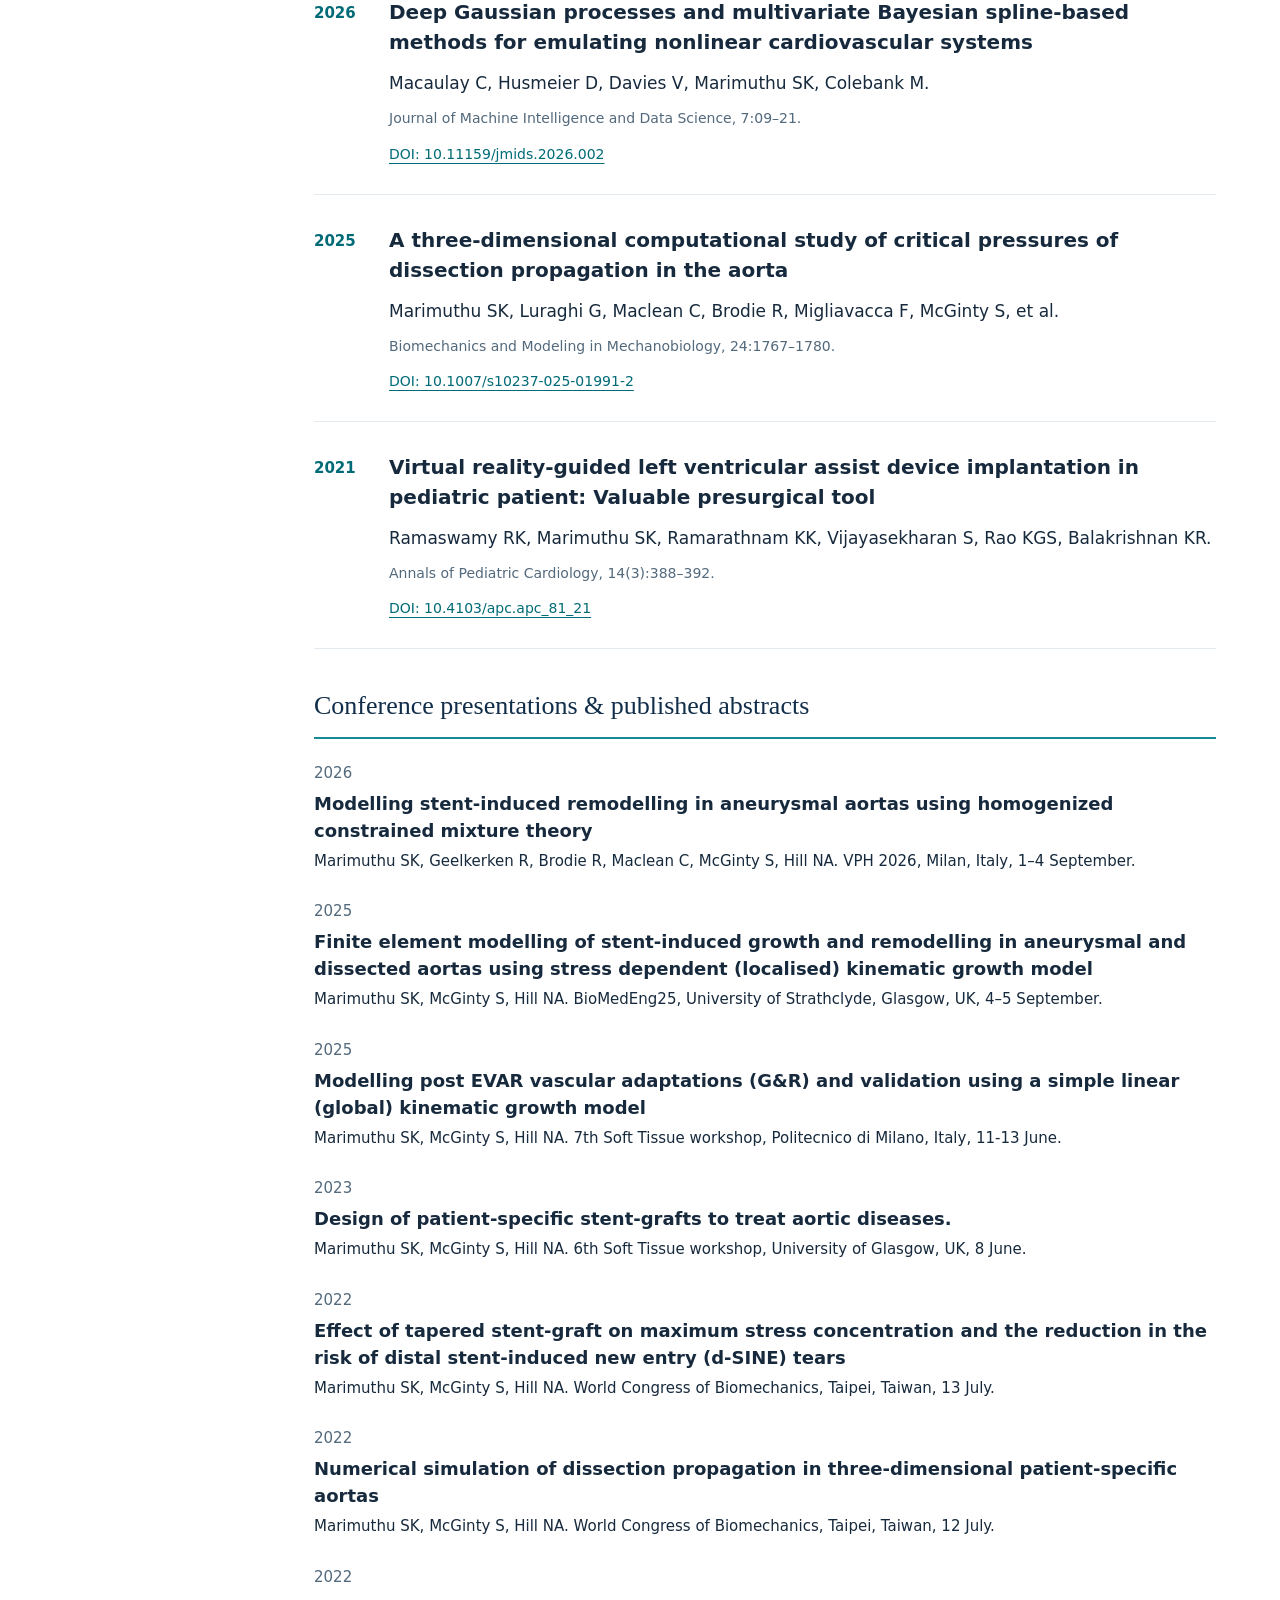
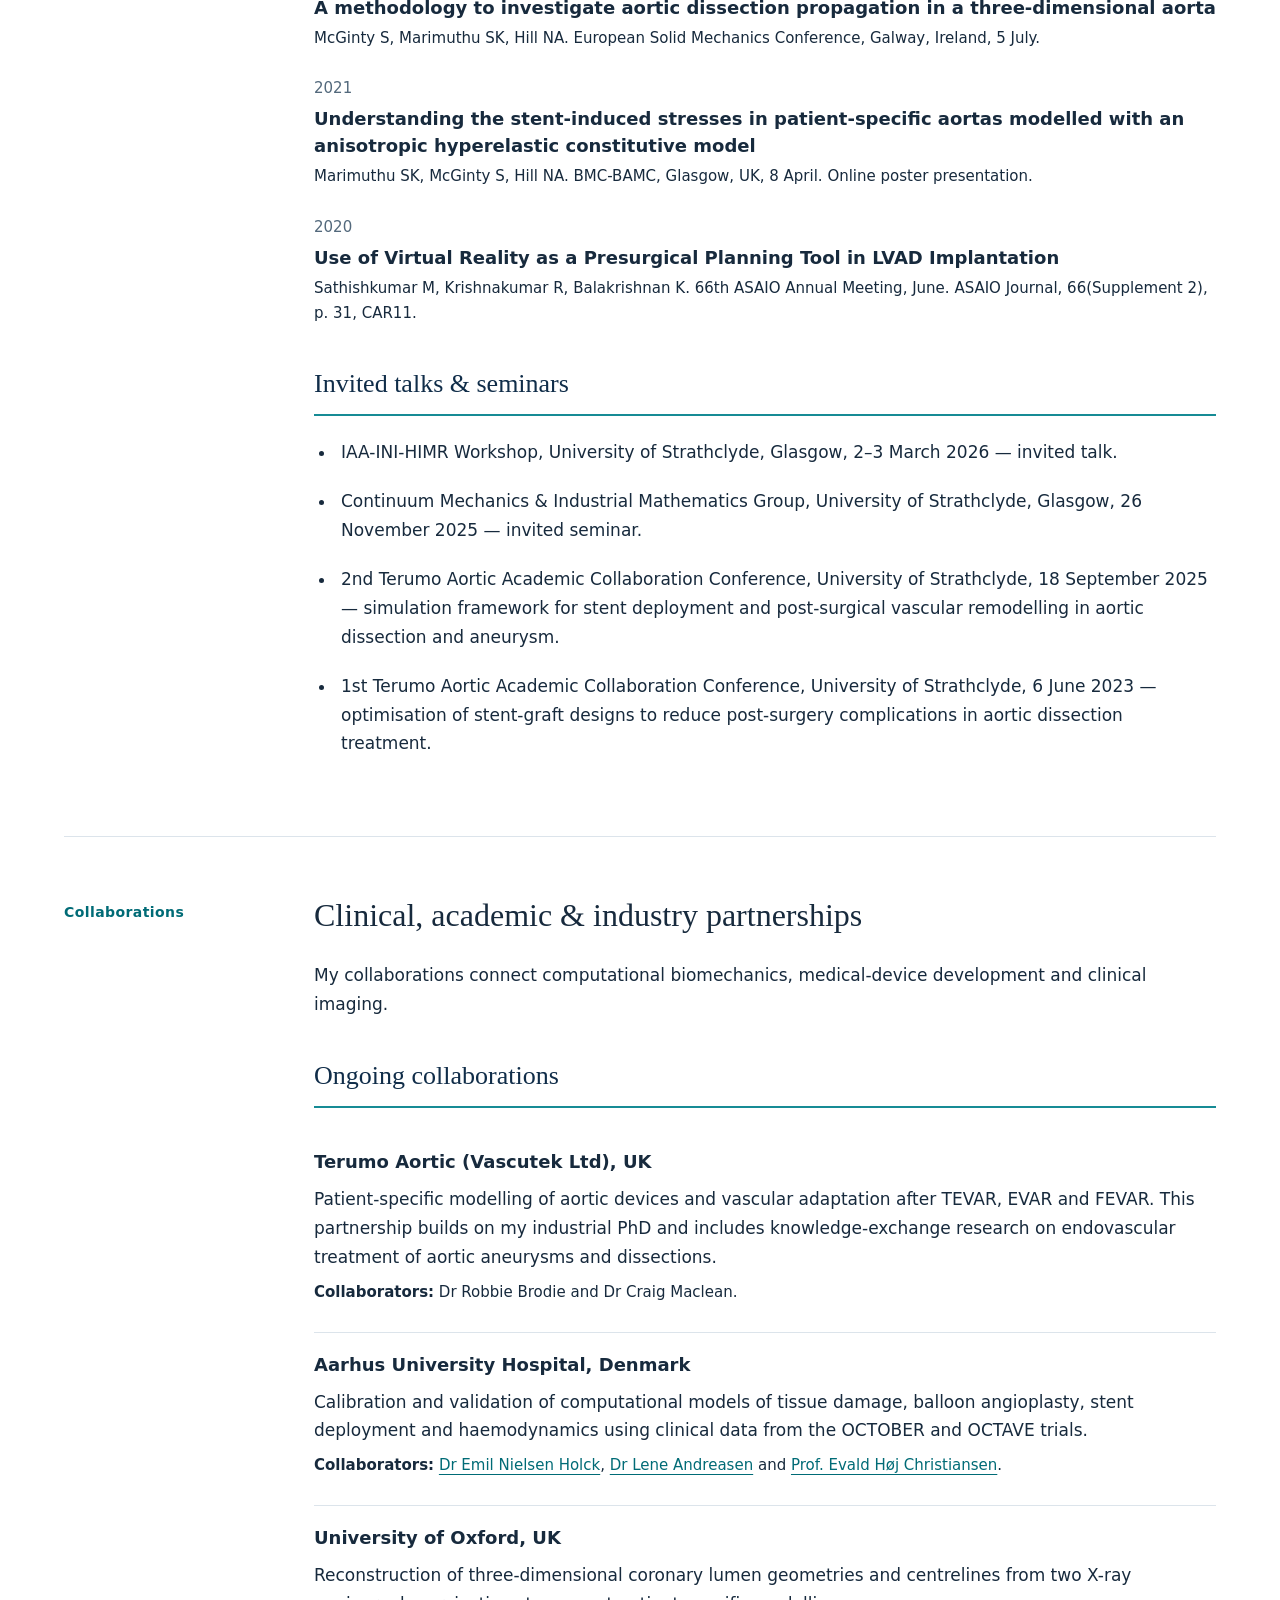
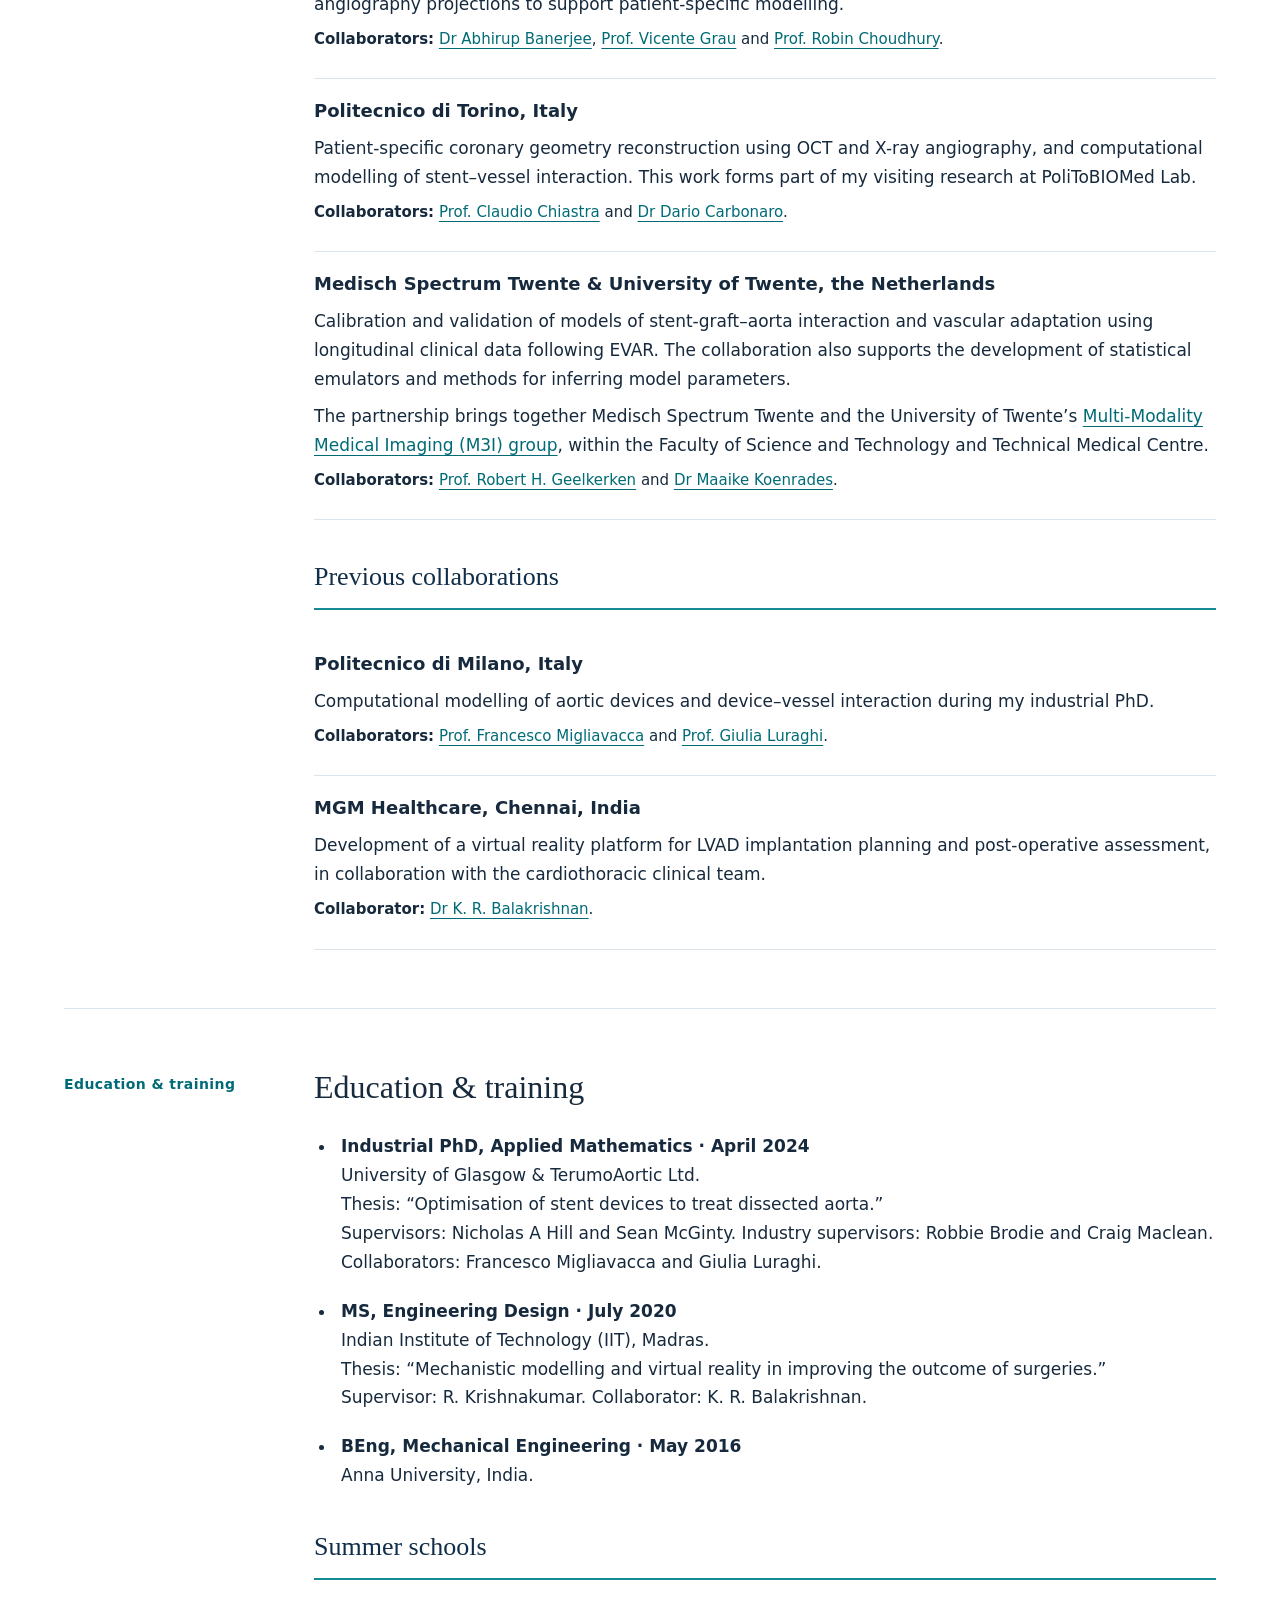
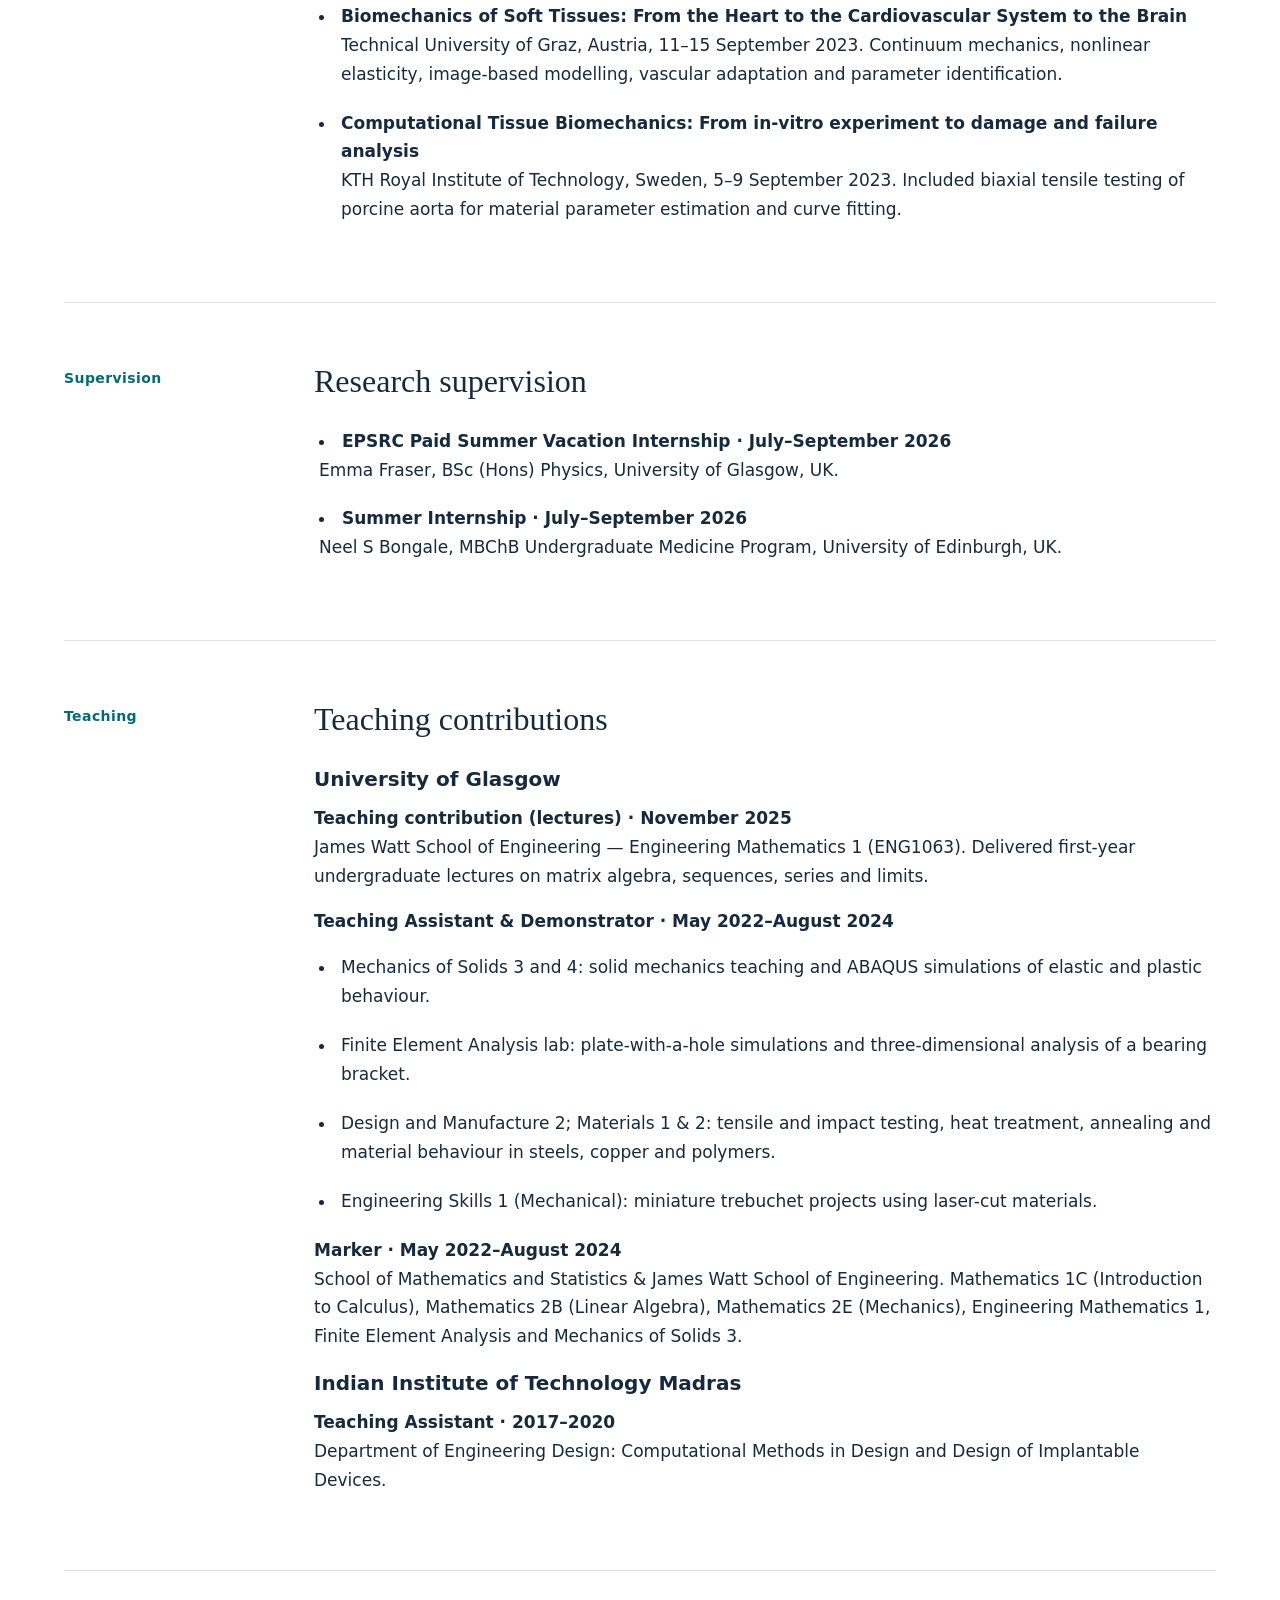
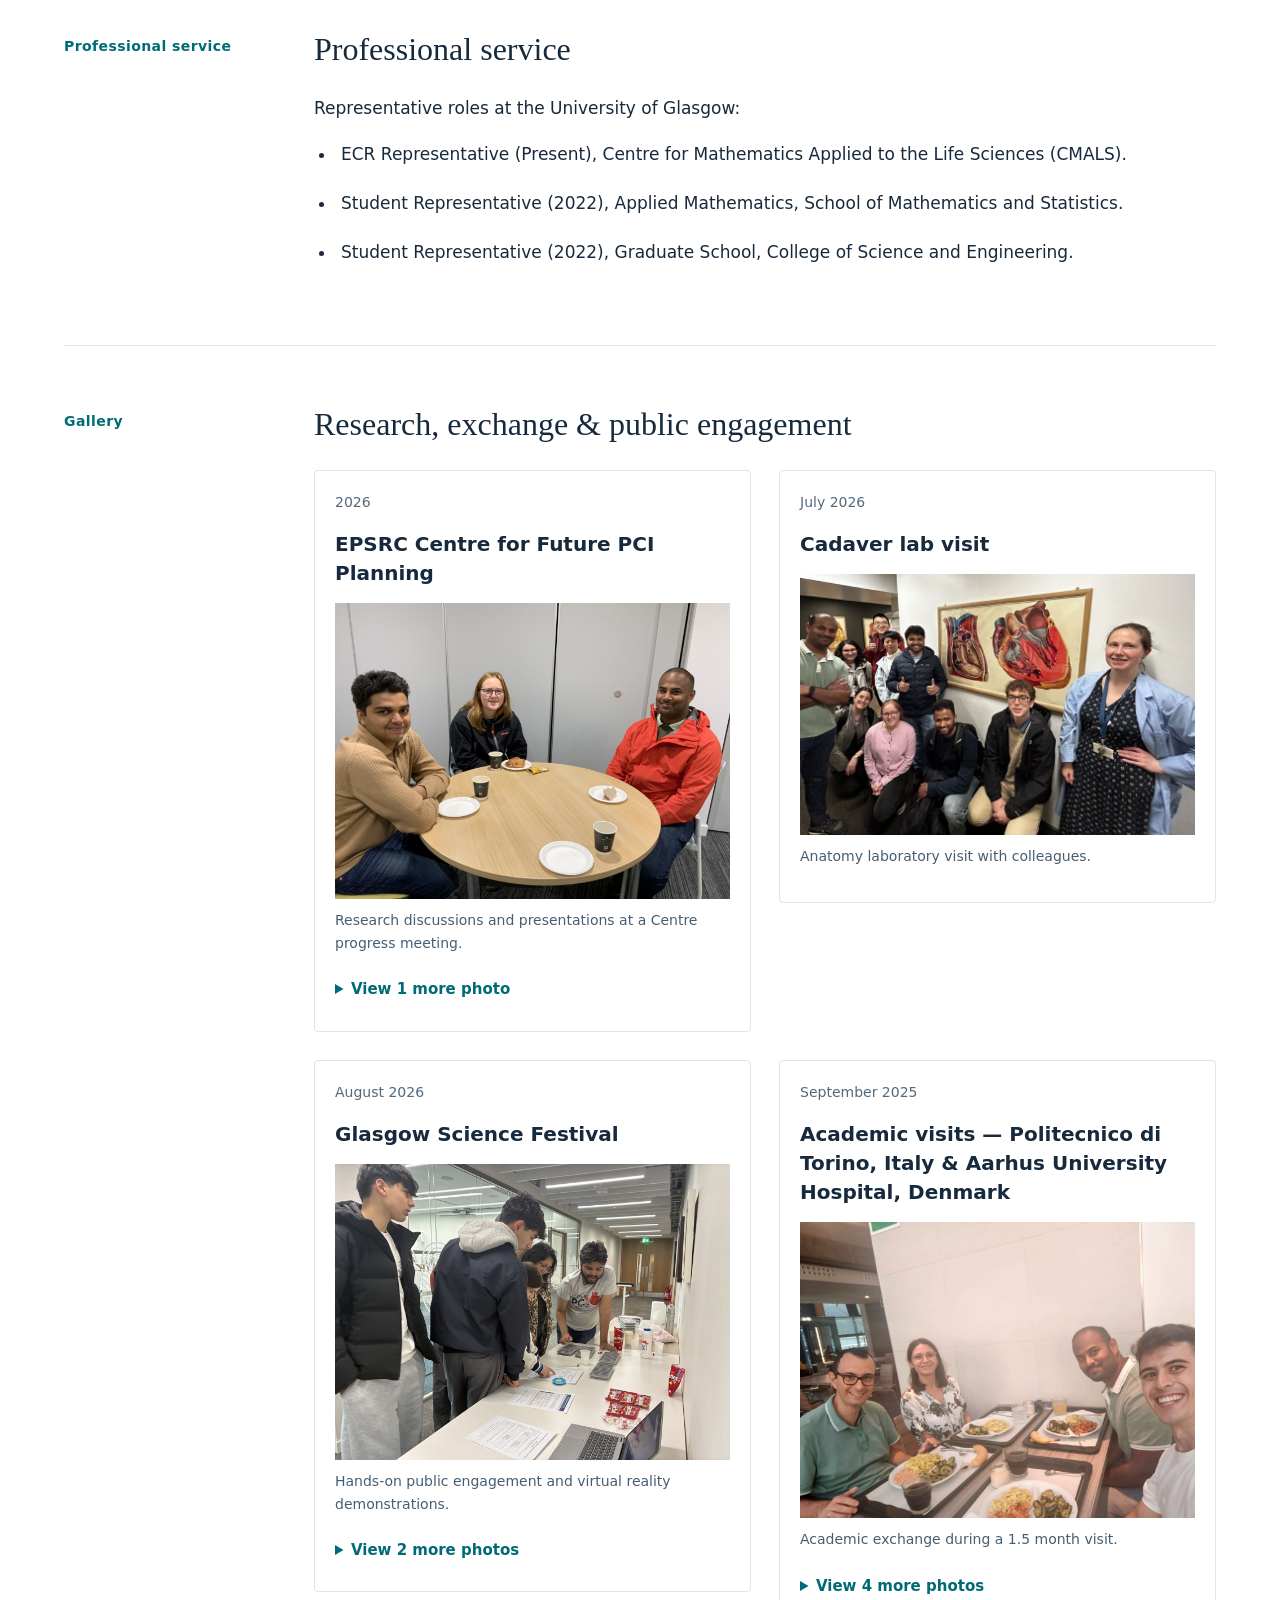
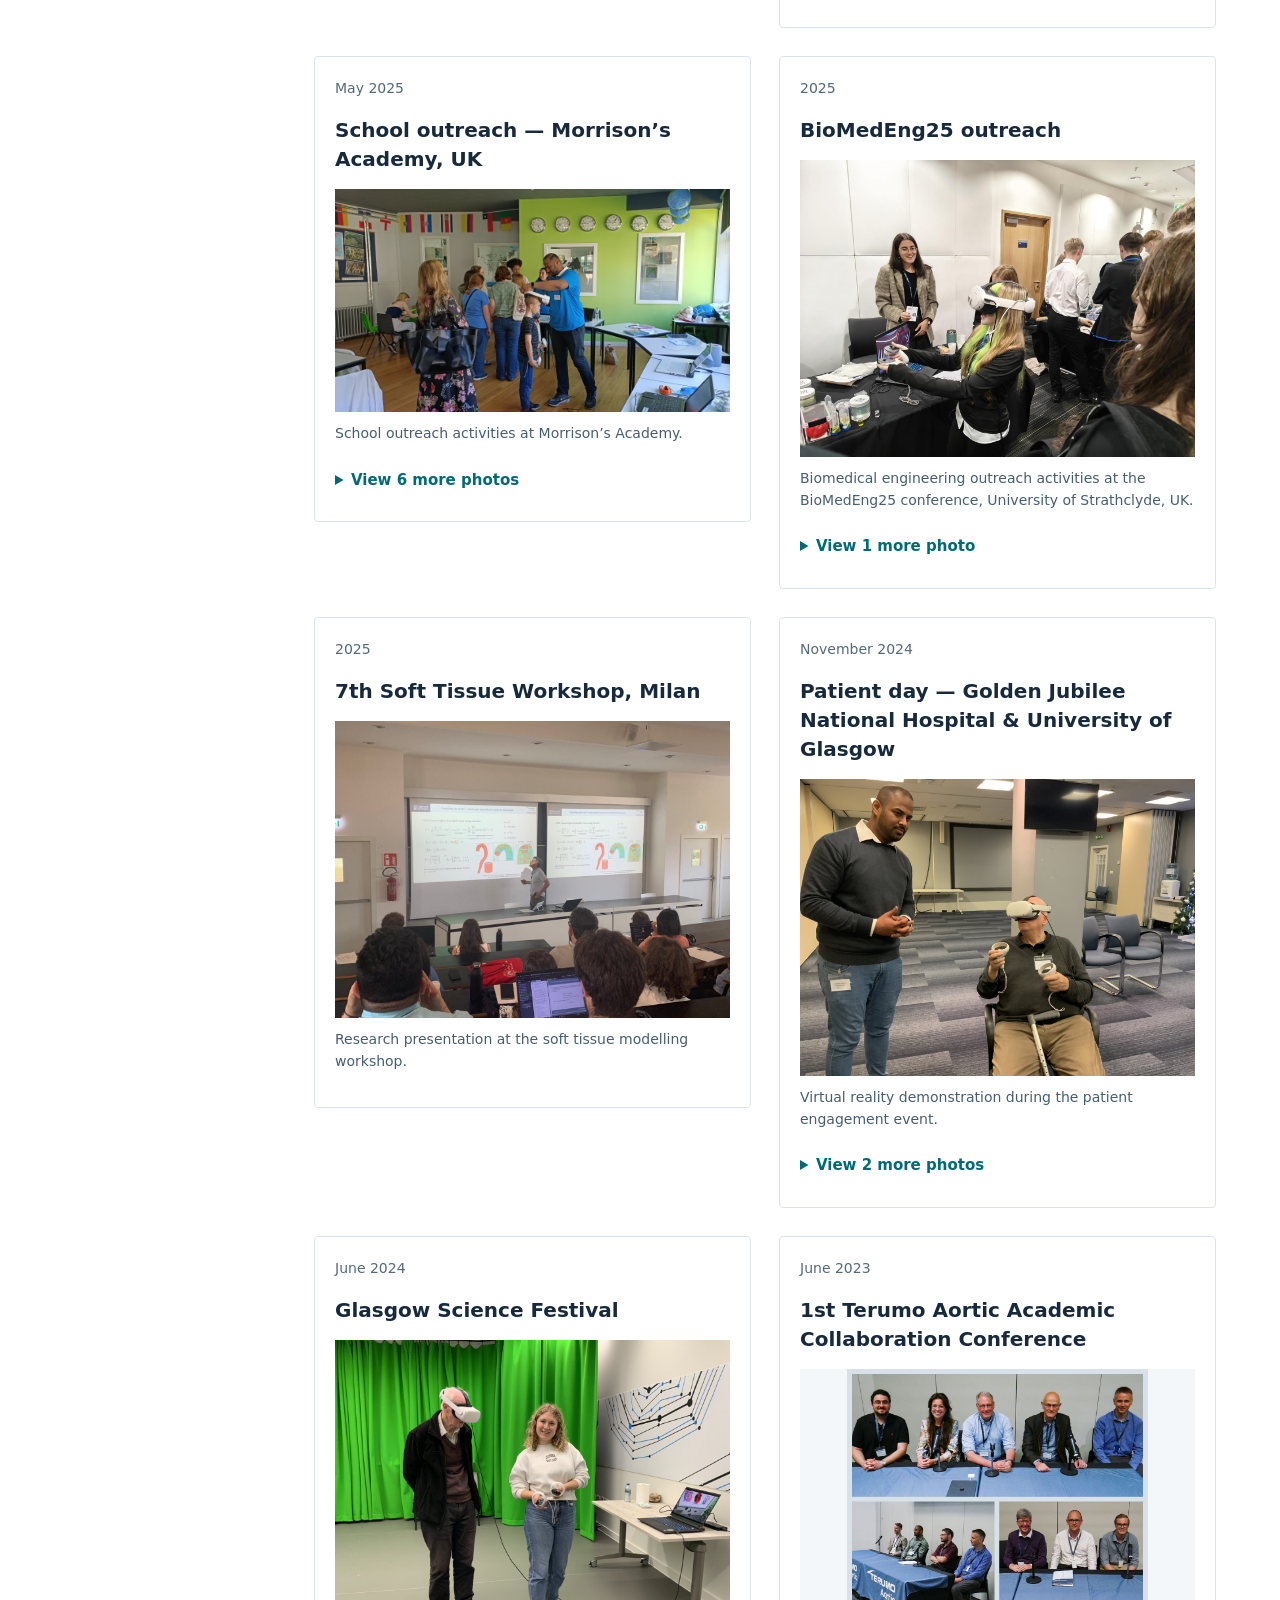
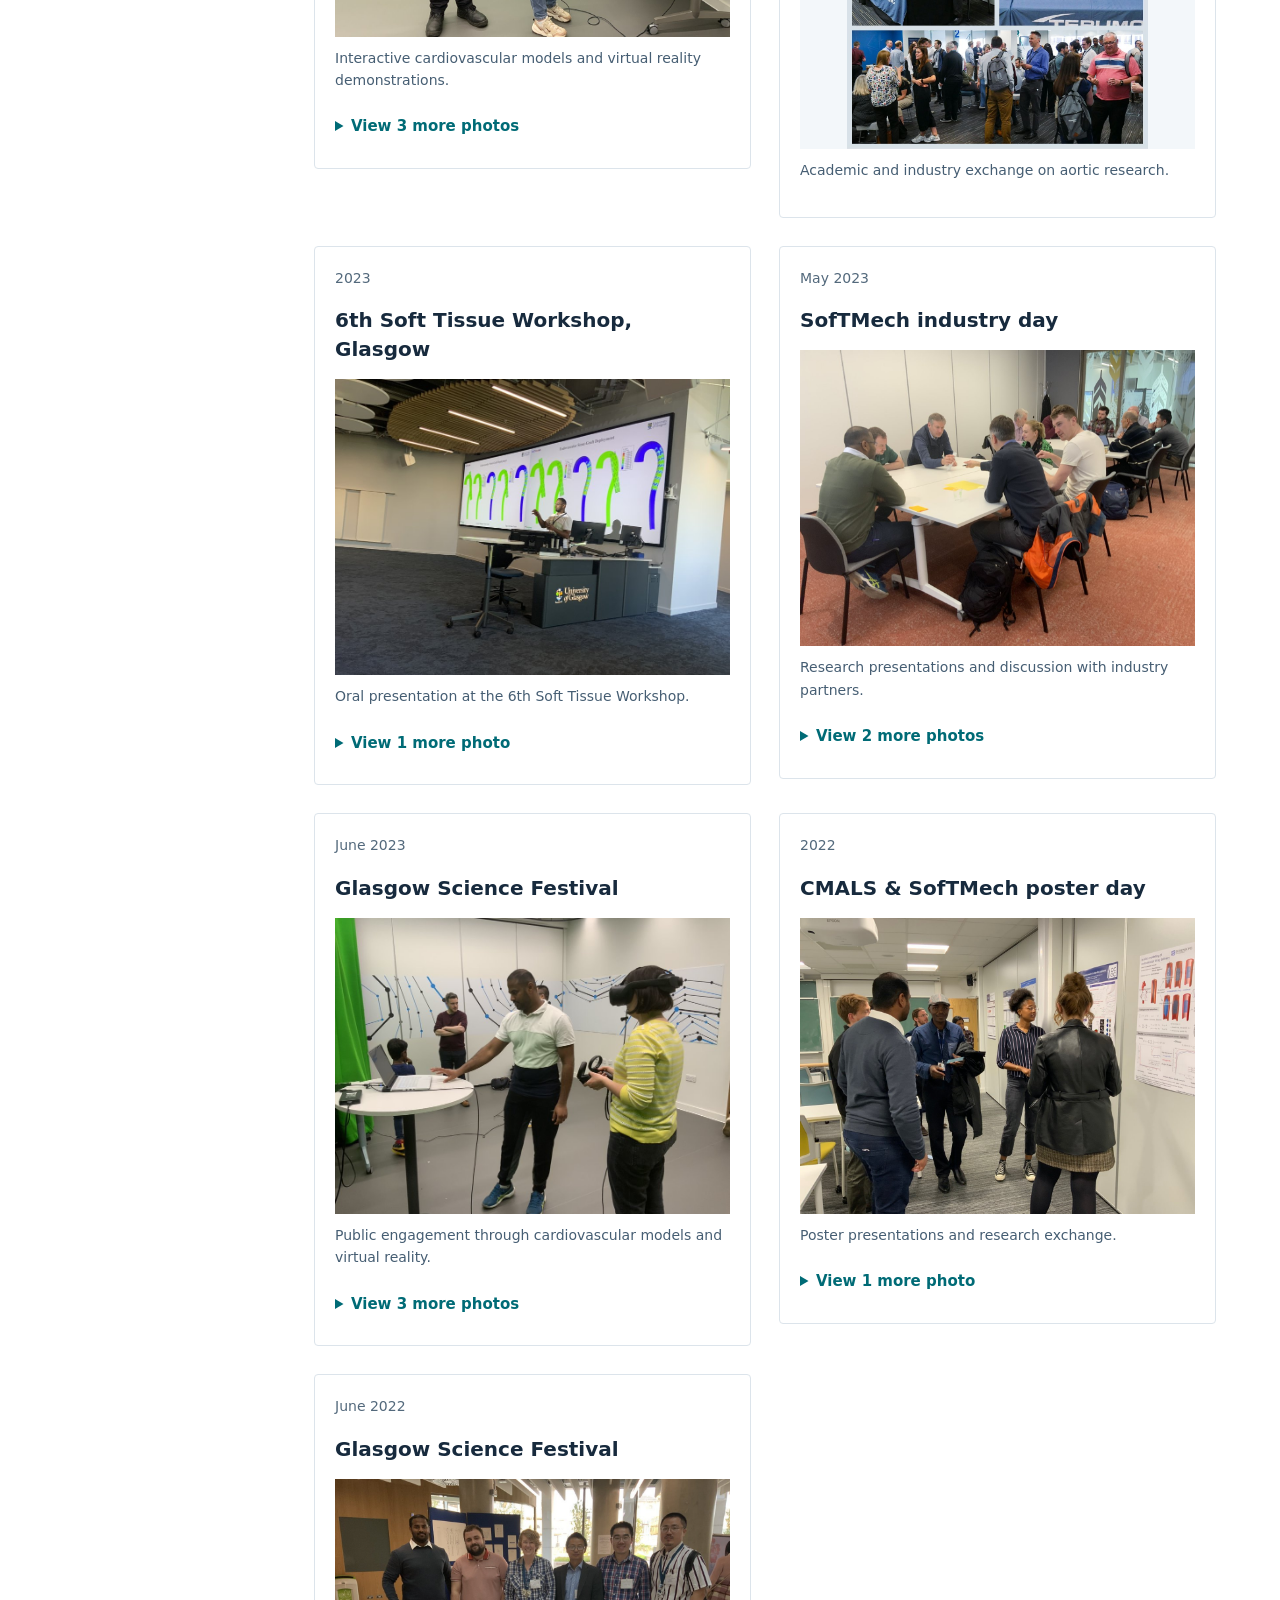
==== commit 967eeb01: "Update index.html" ====
--- a/index.html
+++ b/index.html
@@ -209,7 +209,7 @@
     <div class="section-content">
       <article class="card">
         <p class="meta">2025–2029</p>
-        <h3>Postdoctoral Research Associate (Biomedical Engineering)</h3>
+        <h3>Postdoctoral Research Associate </h3>
         <p>
           James Watt School of Engineering, University of Glasgow, UK.
           EPSRC Centre for Future PCI Planning, alongside continuing
